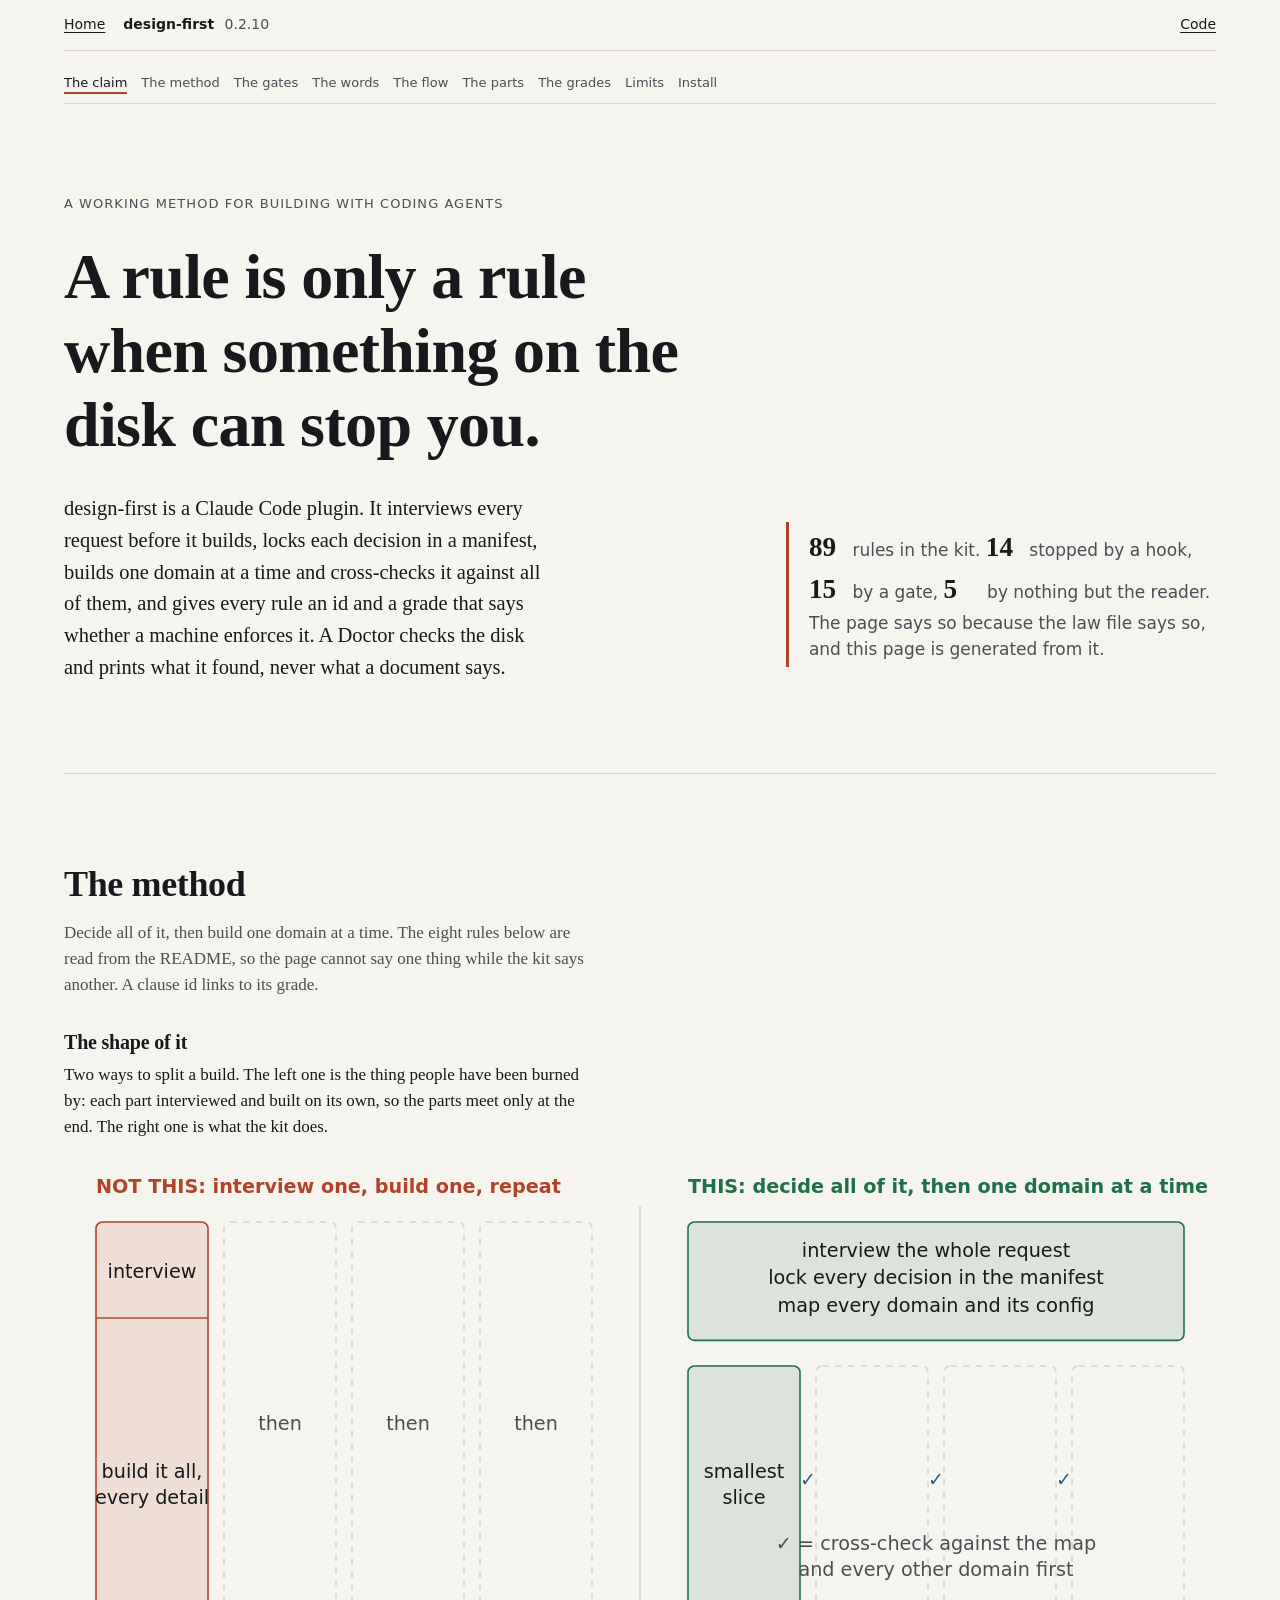
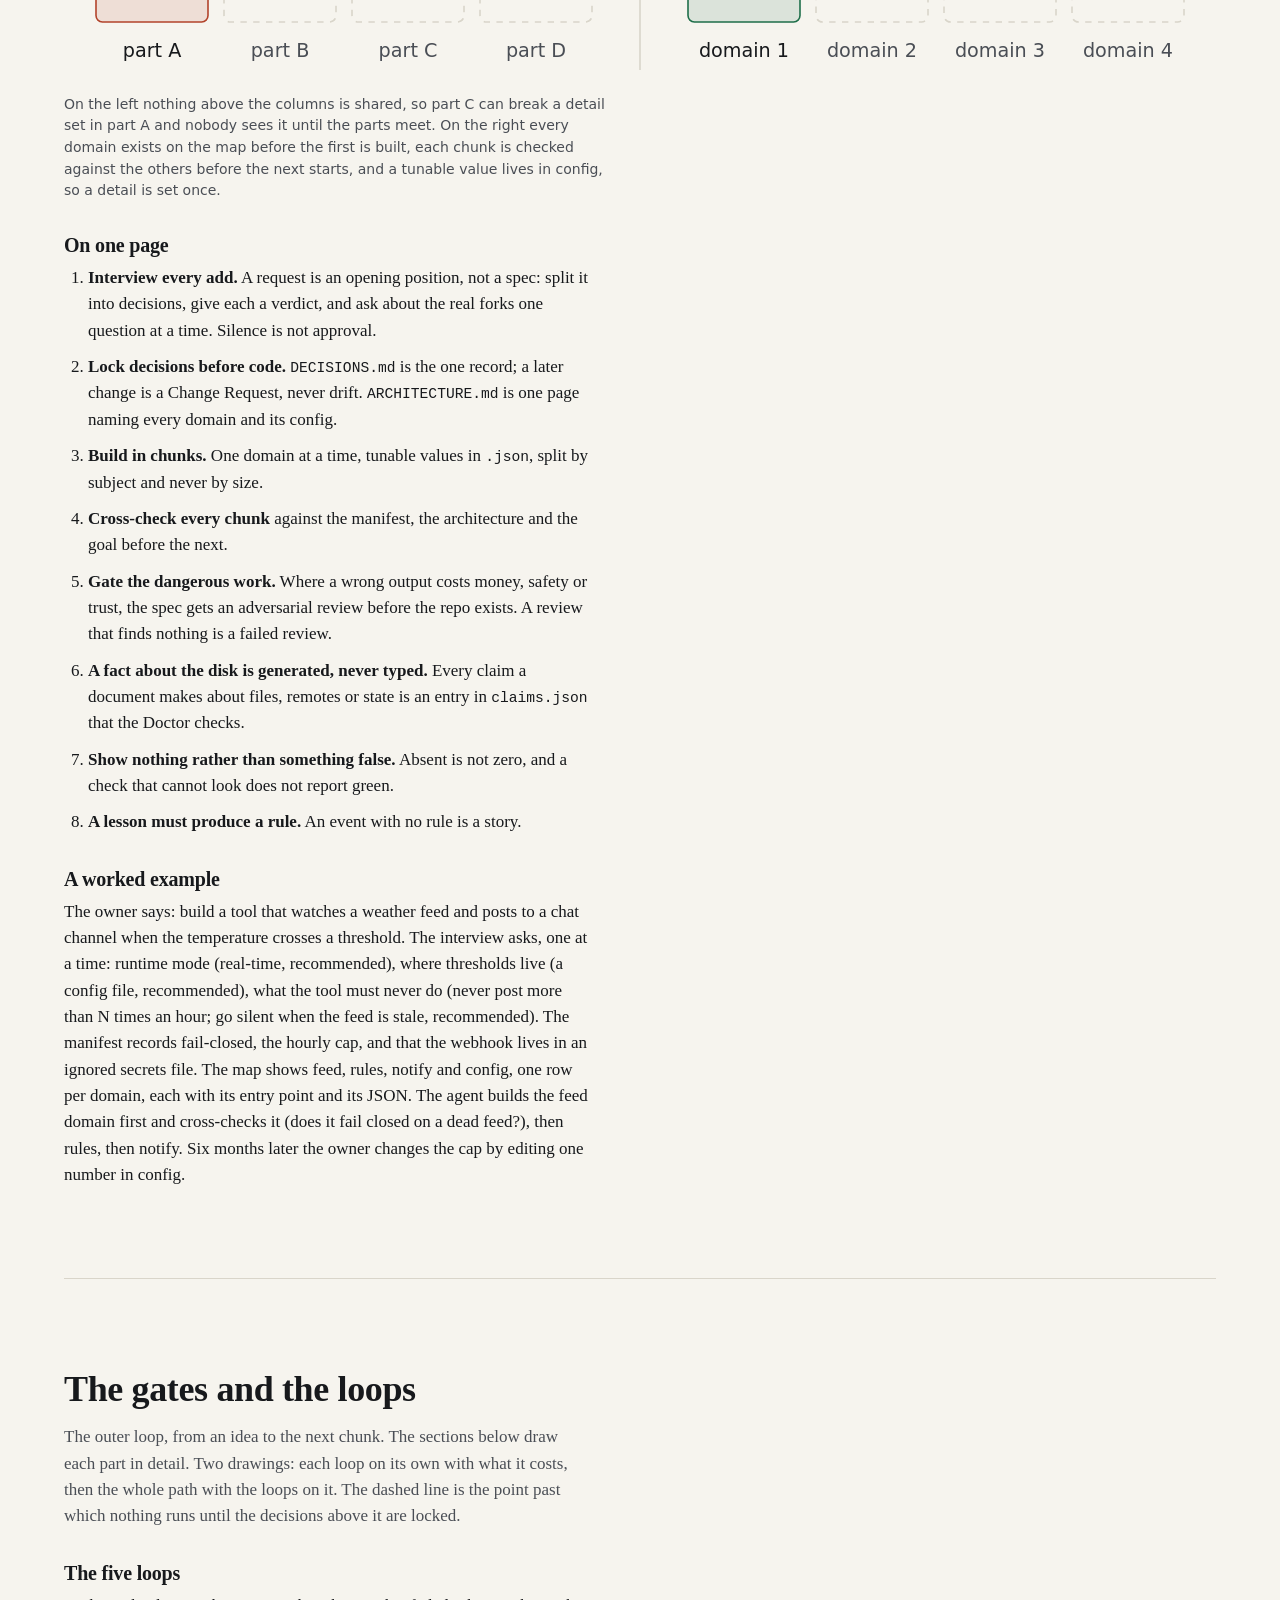
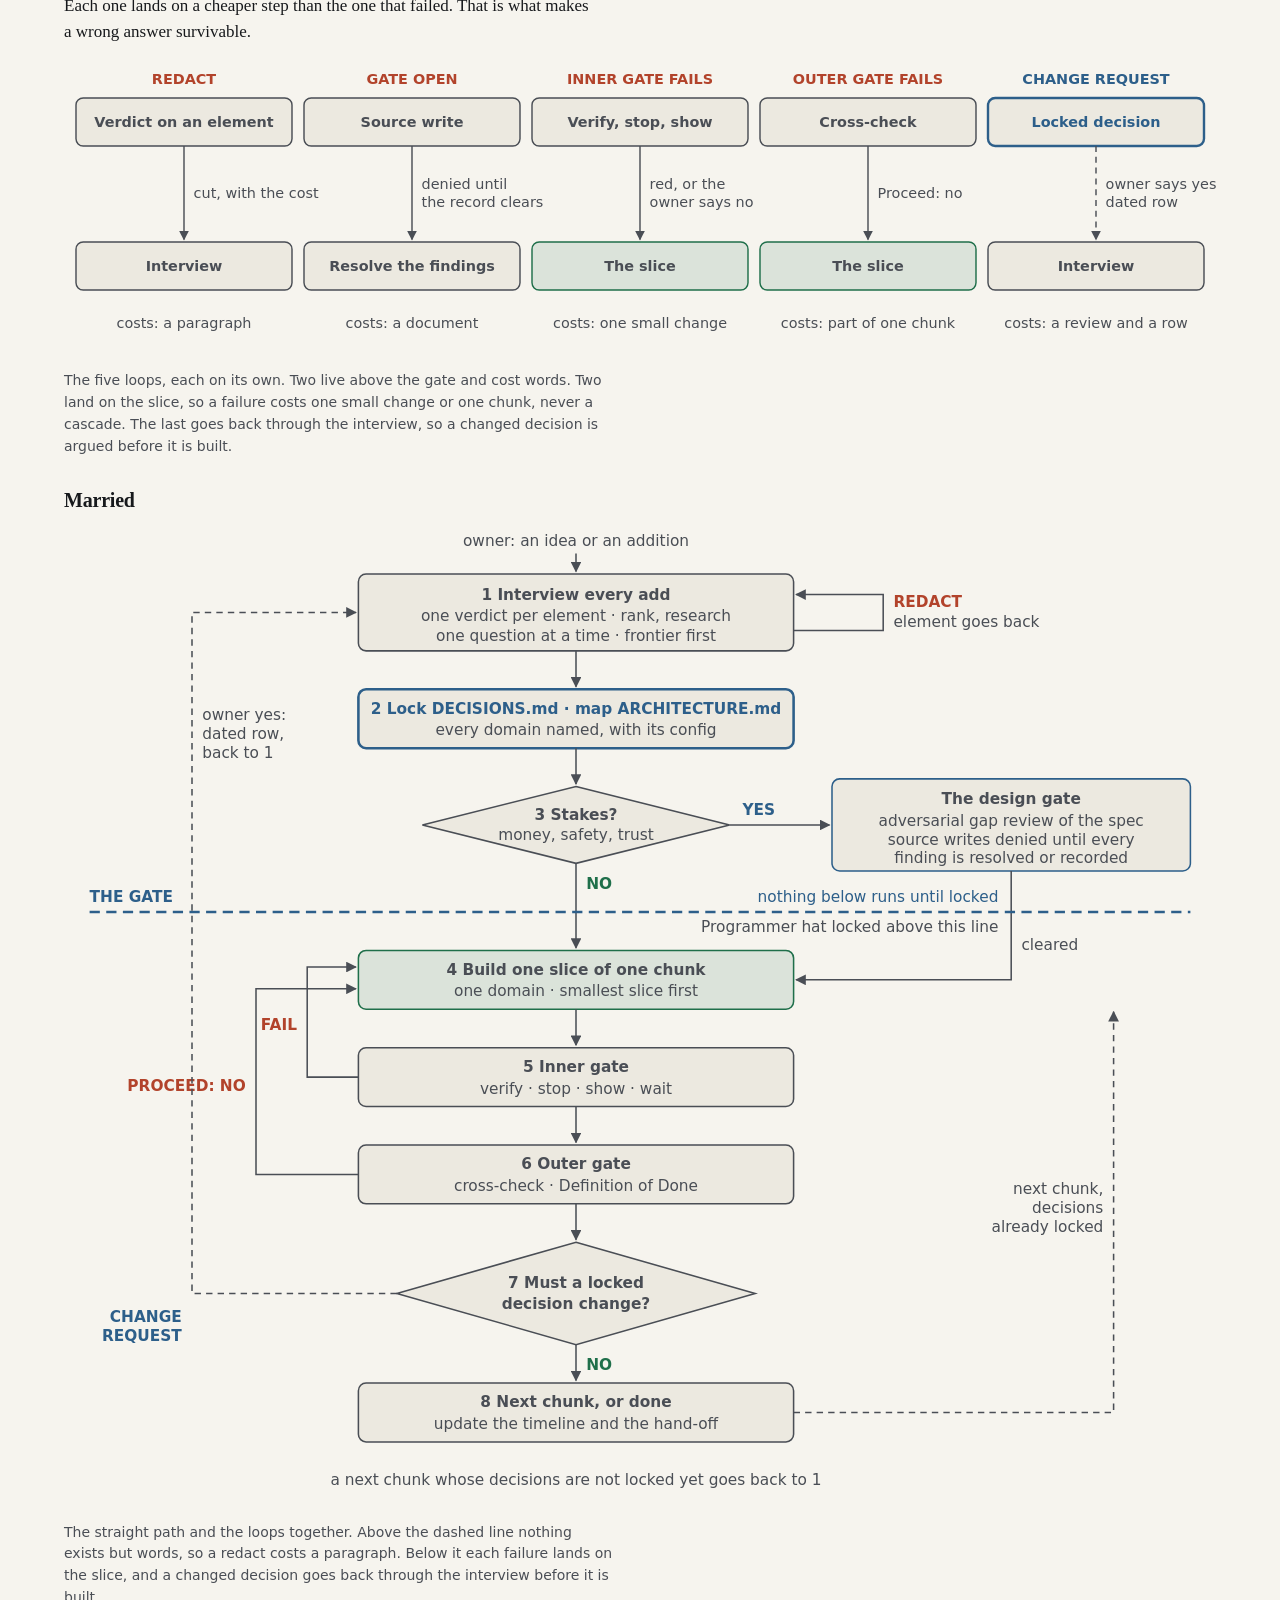
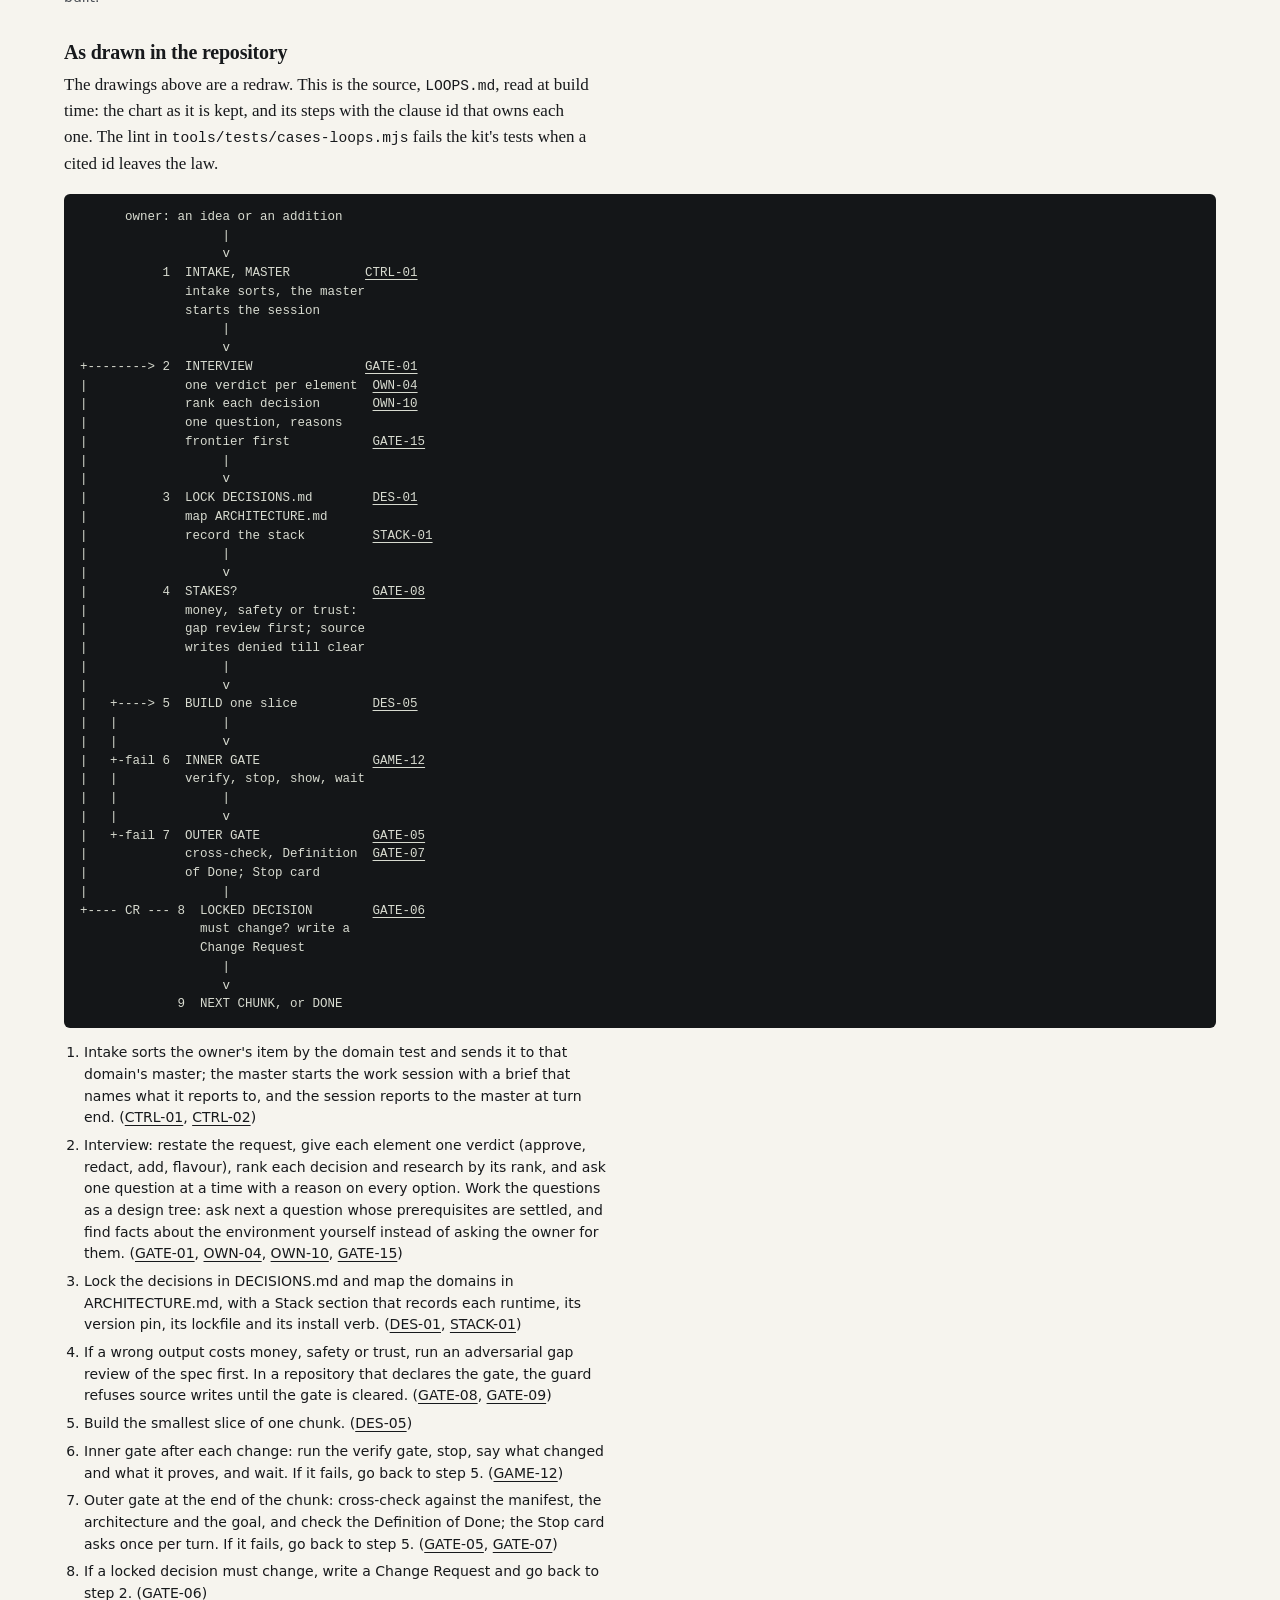
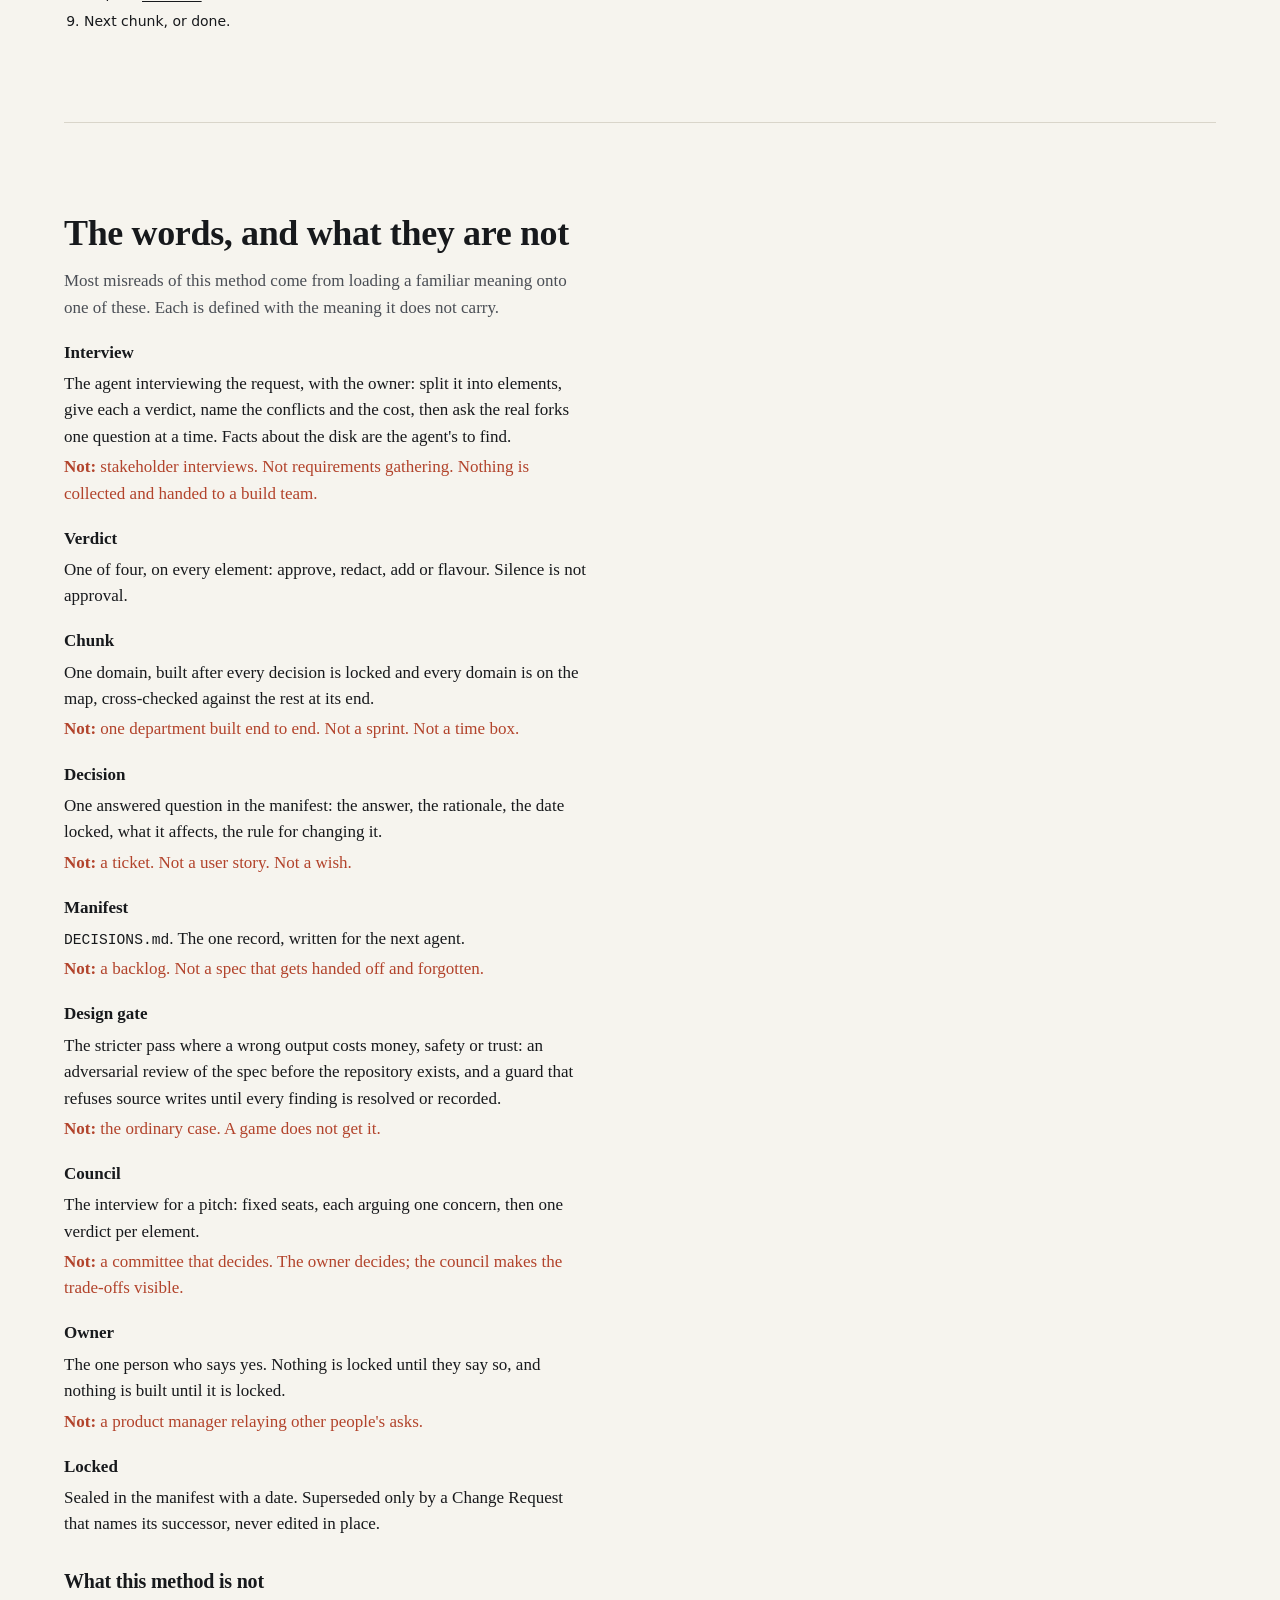
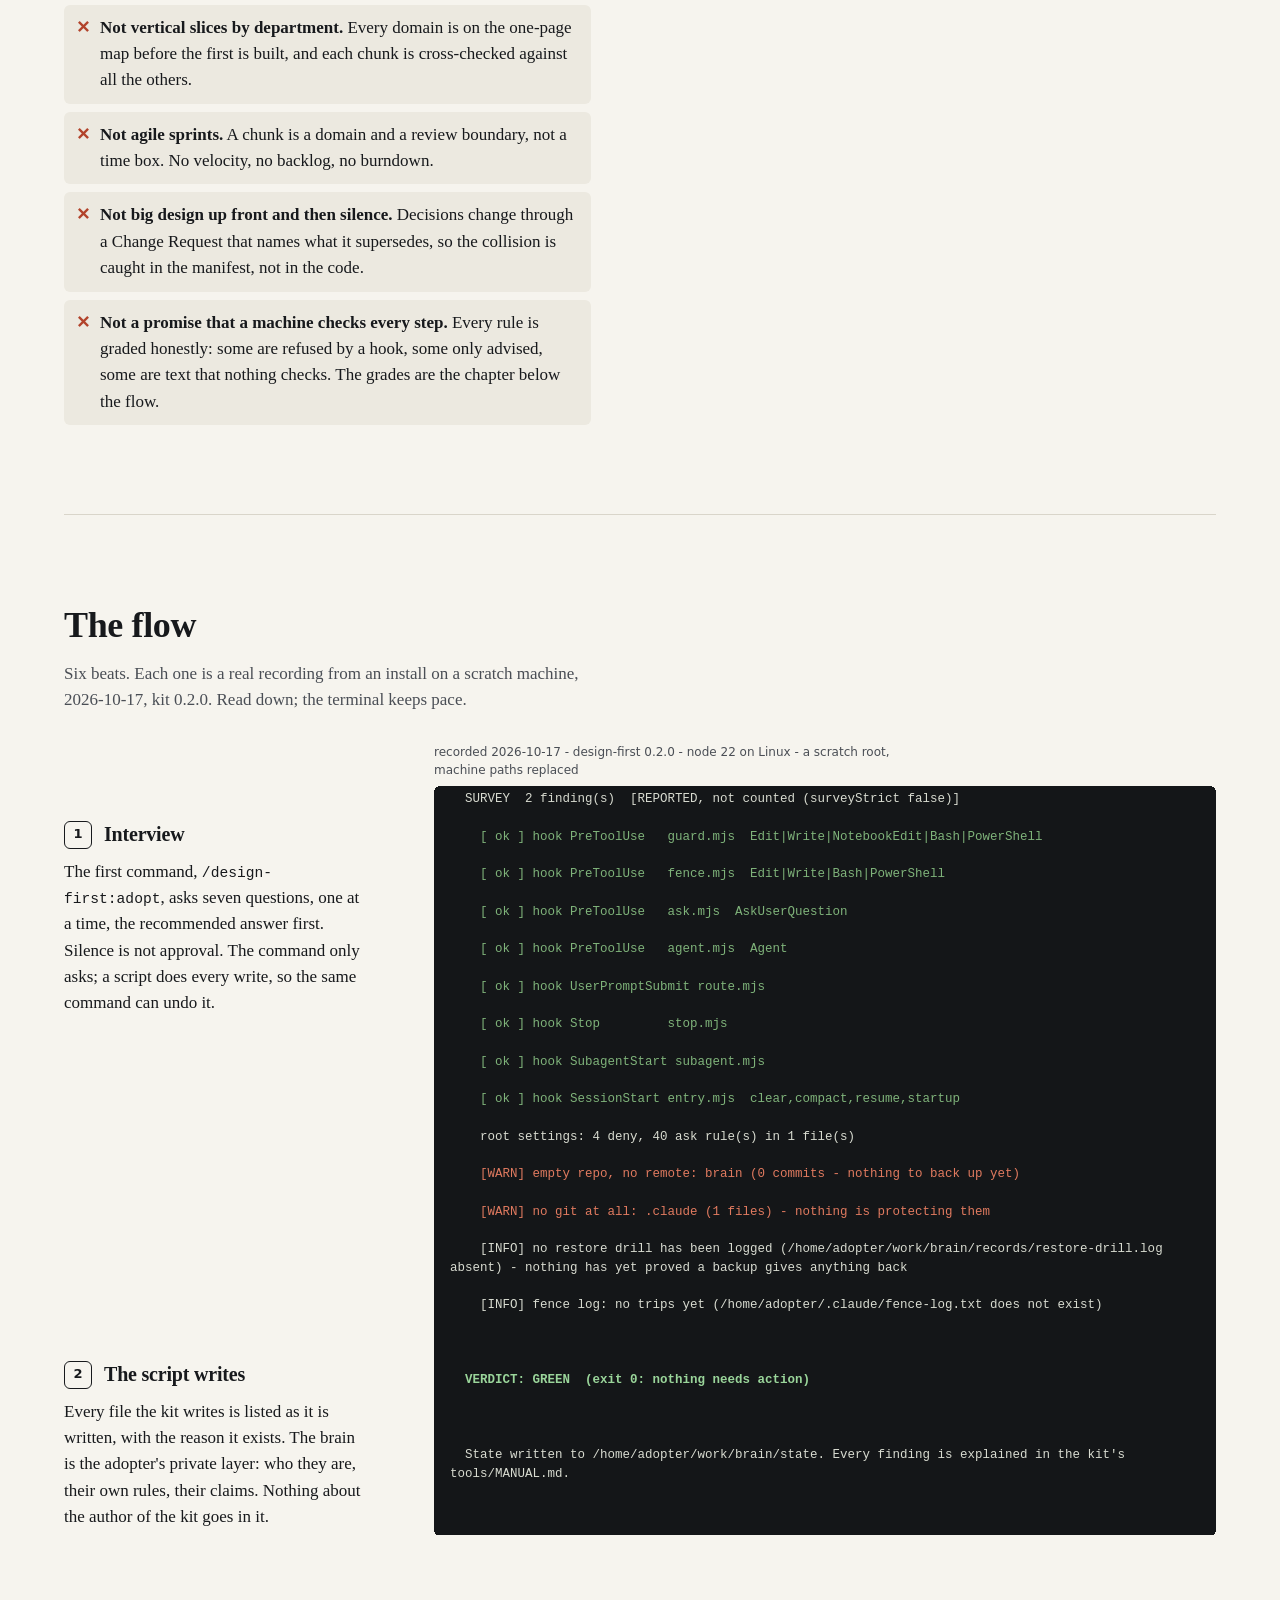
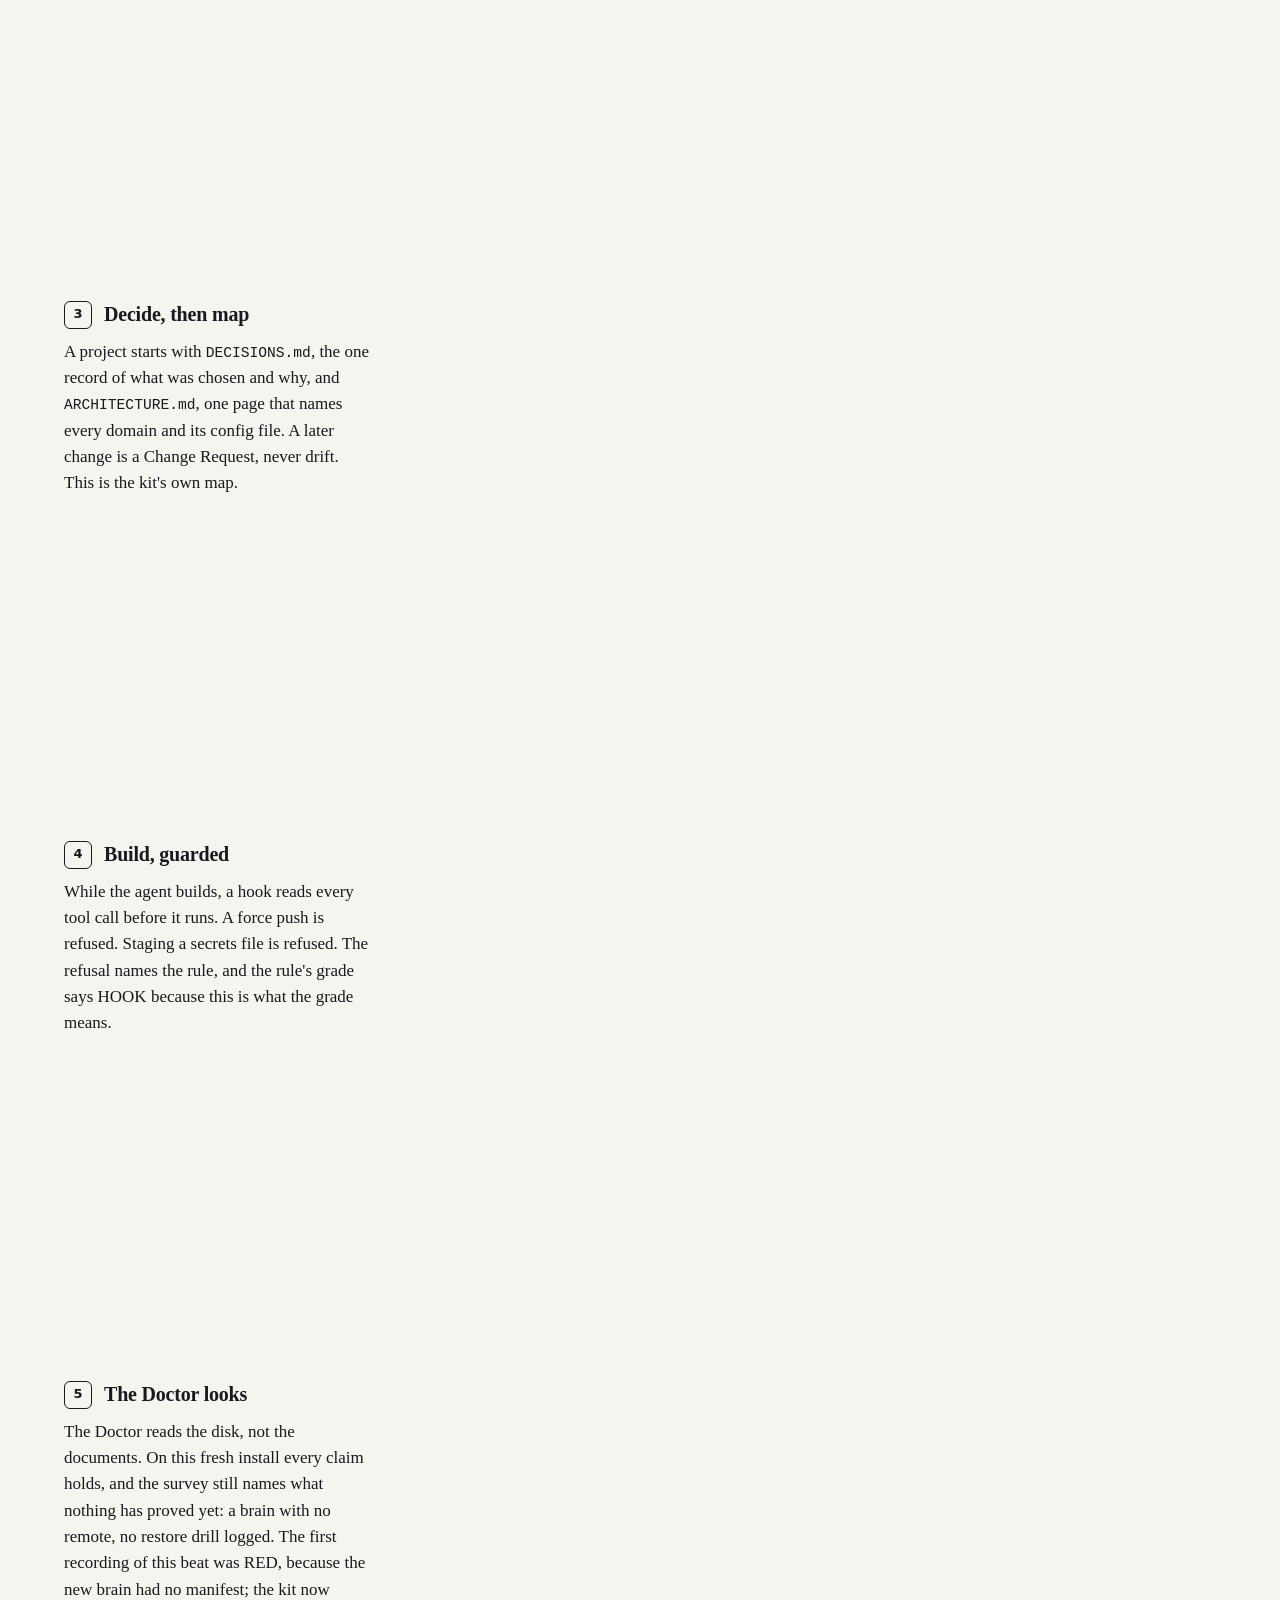
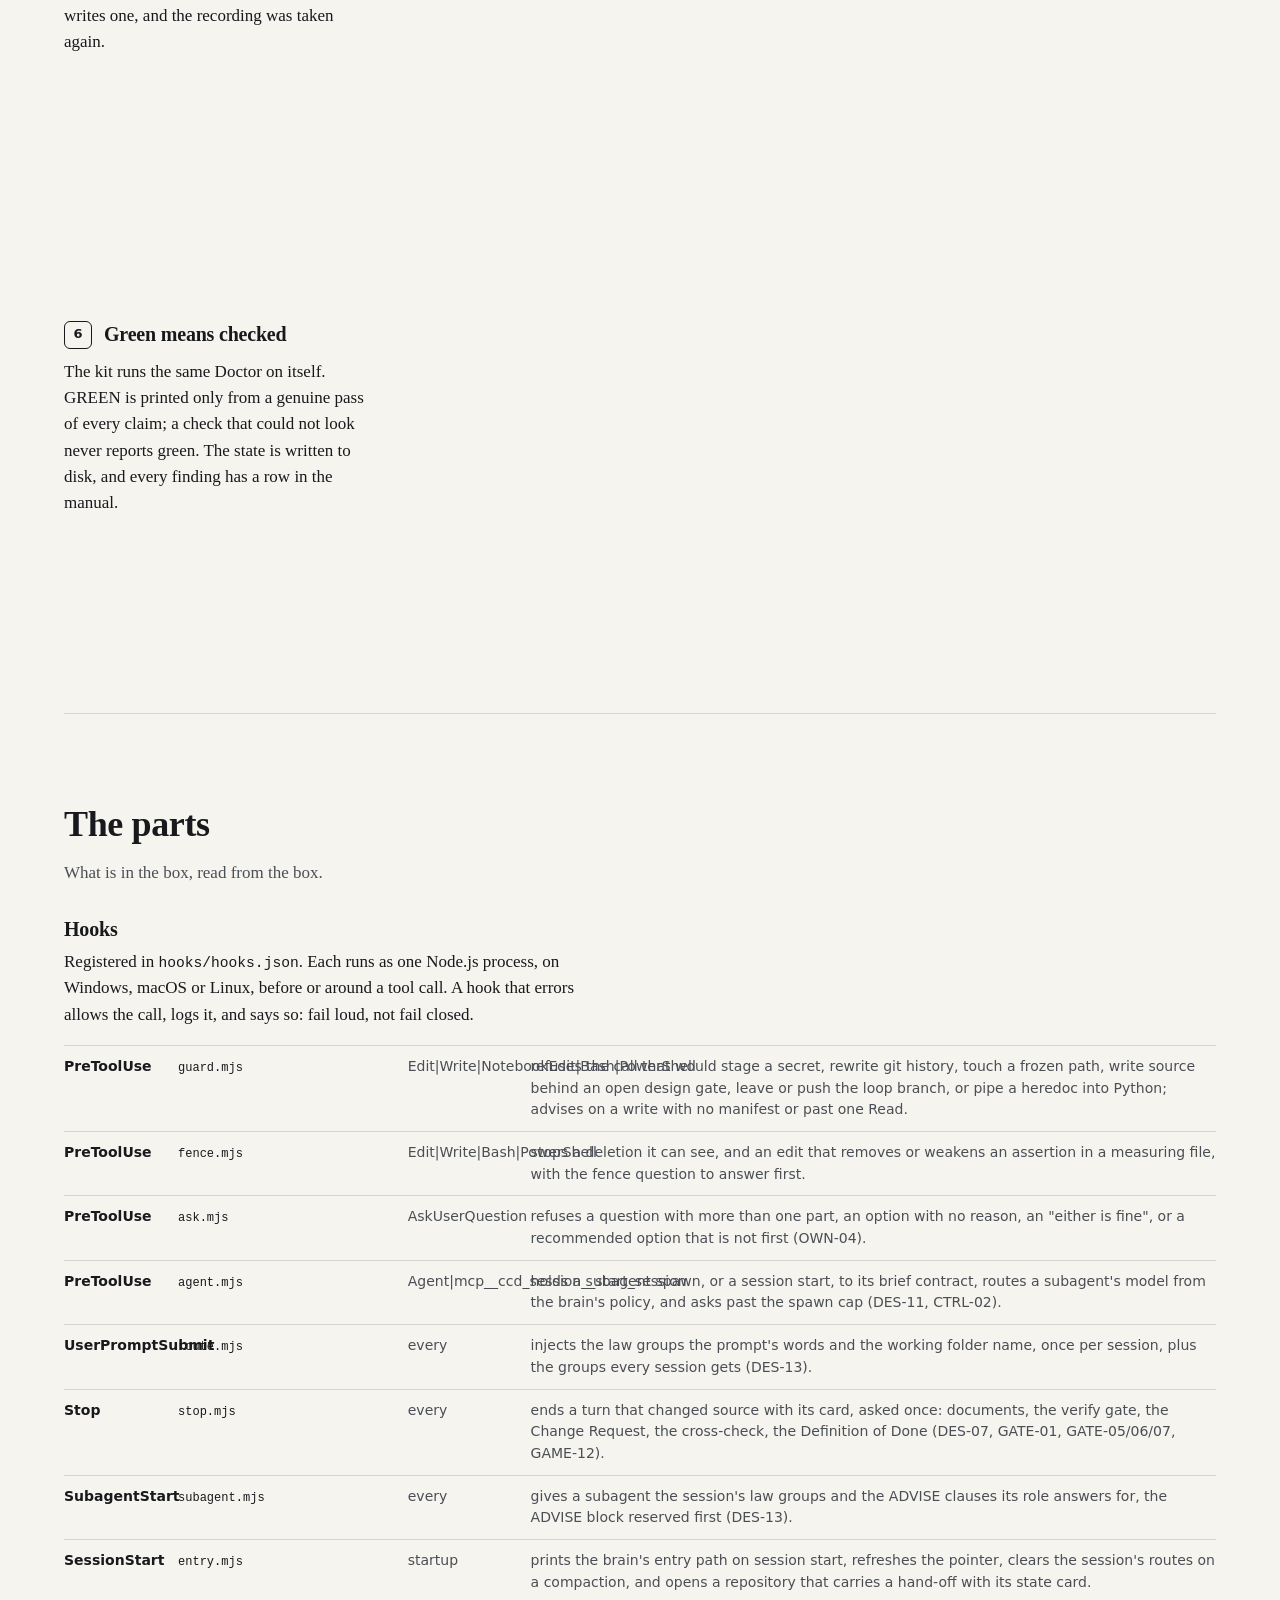
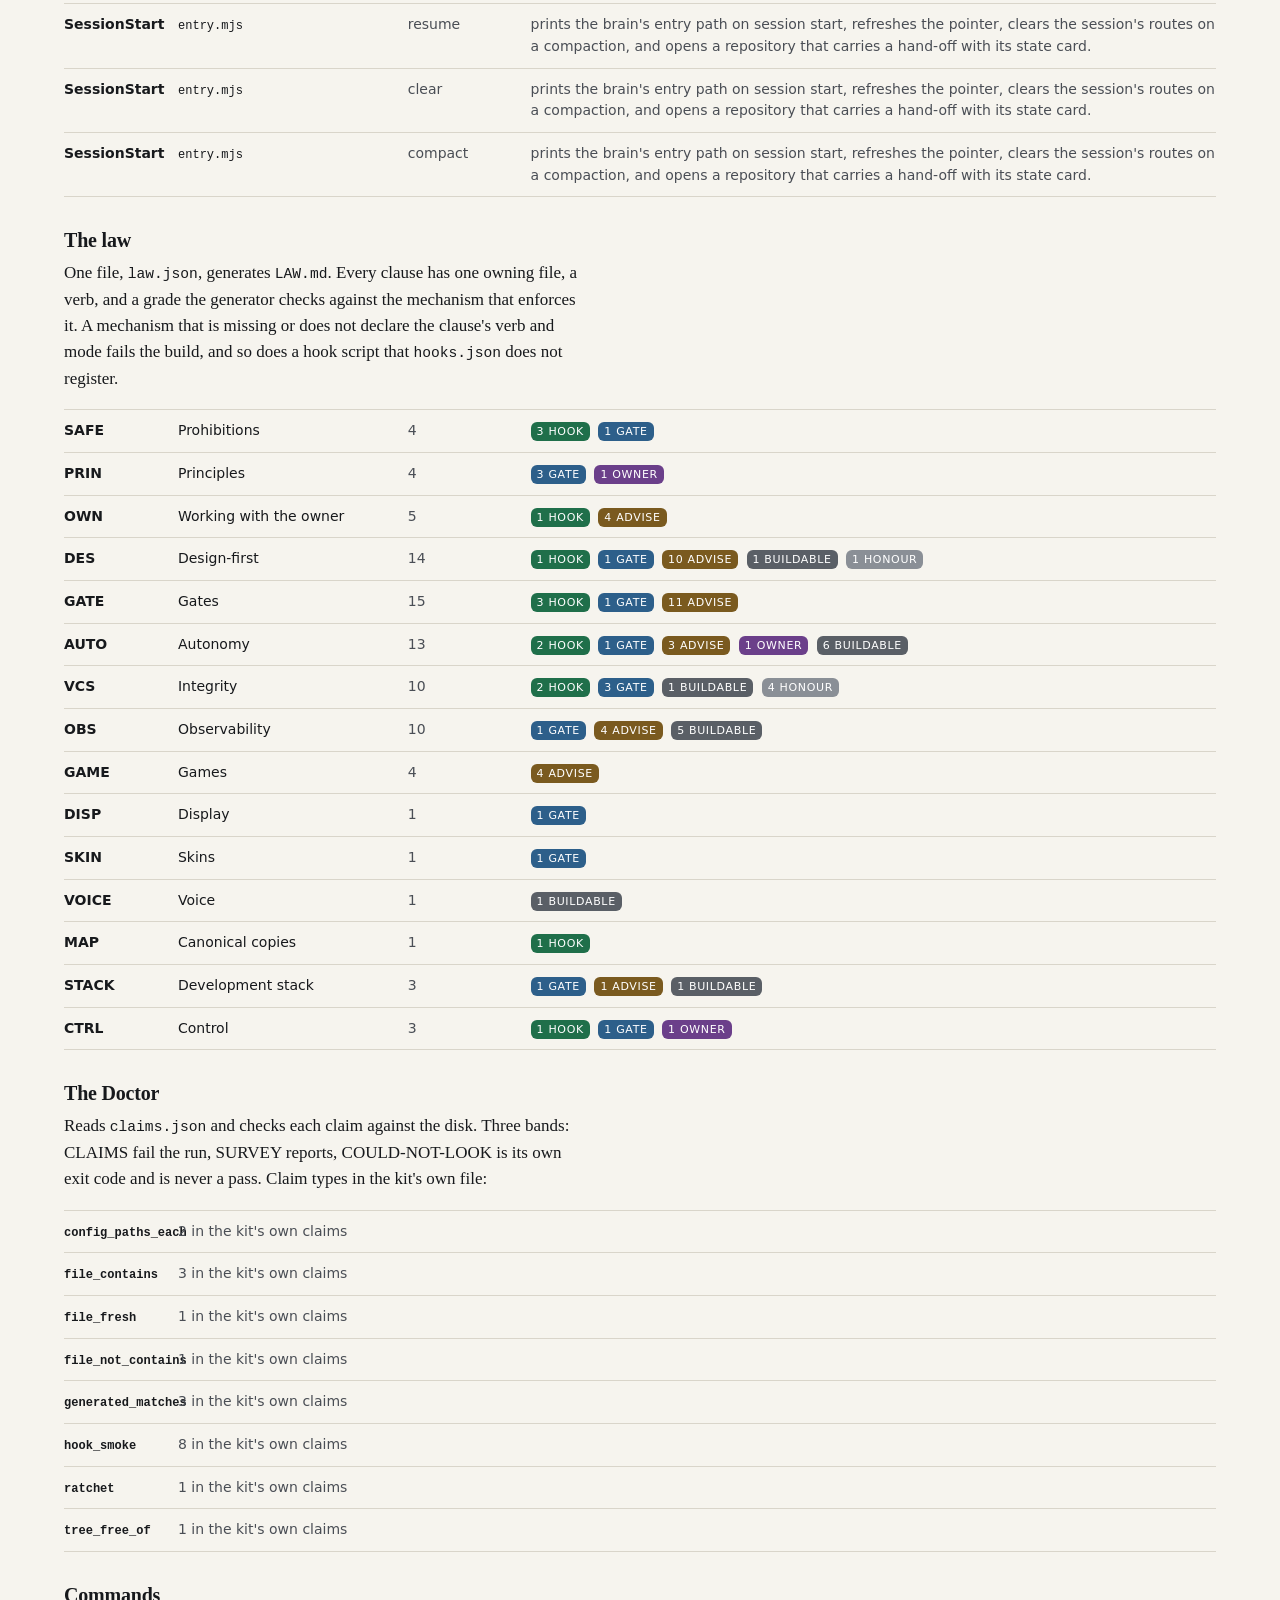
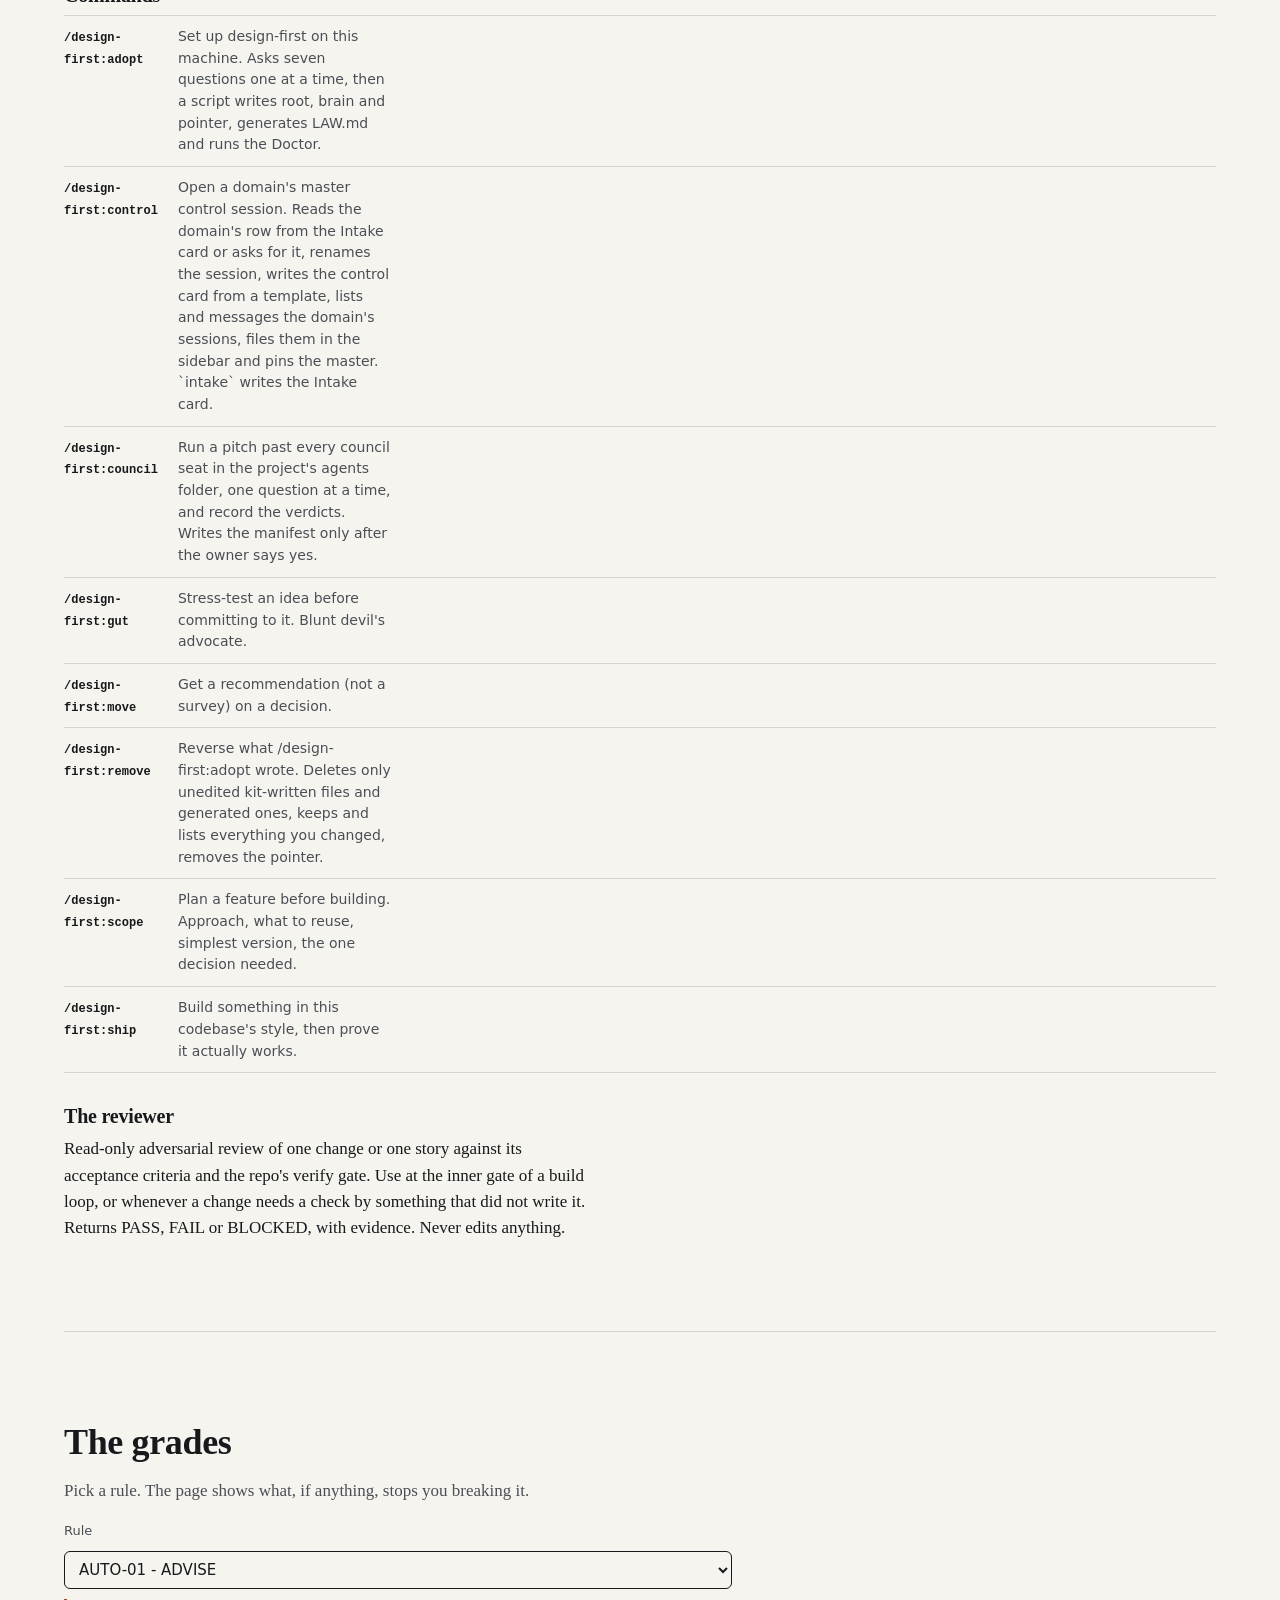
==== docs/index.html @ b4a817e4 "Release 0.2.10 from the kit-next batch Co-Authored-By: Claude Opus 5.5 <noreply@anthropic.com>" ====
<!doctype html>
<!-- GENERATED by docs/build.mjs from docs/src/template.html and the kit's own files. Do not edit by hand: change an input and rebuild (DECISIONS 3.3). -->
<html lang="en">
<head>
<meta charset="utf-8">
<meta name="viewport" content="width=device-width,initial-scale=1">
<title>design-first</title>
<meta name="description" content="A working method for building with coding agents, packaged as a Claude Code plugin. Interview every add, lock decisions in a manifest, build one domain at a time and cross-check it against all of it. Every rule has an id and an honest enforcement grade; a Doctor checks the disk instead of trusting prose.">
<link rel="icon" href="data:,">
<link rel="stylesheet" href="page.css">
</head>
<body>
<a class="skip" href="#main">Skip to the page</a>

<header class="top" data-chrome="identity_navigation">
  <a class="home" href="https://jordan-doerksen.github.io/">Home</a>
  <span class="title"><b>design-first</b> <span class="ver">0.2.10</span></span>
  <a class="repo" href="https://github.com/Jordan-Doerksen/design-first">Code</a>
</header>

<nav class="rail" data-chrome="orientation_progress" aria-label="Chapters">
  <ol>
    <li><a href="#promise">The claim</a></li>
    <li><a href="#method">The method</a></li>
    <li><a href="#gates">The gates</a></li>
    <li><a href="#words">The words</a></li>
    <li><a href="#flow">The flow</a></li>
    <li><a href="#parts">The parts</a></li>
    <li><a href="#grades">The grades</a></li>
    <li><a href="#limits">Limits</a></li>
    <li><a href="#install">Install</a></li>
  </ol>
</nav>

<main id="main">

<section class="chapter promise" id="promise">
  <p class="kicker">A working method for building with coding agents</p>
  <h1>A rule is only a rule when something on the disk can stop you.</h1>
  <p class="lede">design-first is a Claude Code plugin. It interviews every request before it builds, locks each decision in a manifest, builds one domain at a time and cross-checks it against all of them, and gives every rule an id and a grade that says whether a machine enforces it. A Doctor checks the disk and prints what it found, never what a document says.</p>
  <p class="figs"><b>89</b> rules in the kit. <b>14</b> stopped by a hook, <b>15</b> by a gate, <b>5</b> by nothing but the reader. The page says so because the law file says so, and this page is generated from it.</p>
</section>

<section class="chapter method" id="method">
  <h2>The method</h2>
  <p class="intro">Decide all of it, then build one domain at a time. The eight rules below are read from the README, so the page cannot say one thing while the kit says another. A clause id links to its grade.</p>

  <h3>The shape of it</h3>
  <p>Two ways to split a build. The left one is the thing people have been burned by: each part interviewed and built on its own, so the parts meet only at the end. The right one is what the kit does.</p>
  <figure class="fig">
    <svg viewBox="0 0 720 330" role="img" aria-label="Left, marked not this: four department columns, each interviewed then built end to end, one after another, with no shared design above them. Right, marked this: one band across the top where the whole request is interviewed, the manifest locked and every domain mapped with its config; below it four domain columns, the first built as a slice, with a cross-check against the map before each next domain." xmlns="http://www.w3.org/2000/svg">
      <g font-family="var(--sans)" font-size="12">
        <text x="20" y="22" fill="var(--fig-no)" font-weight="700">NOT THIS: interview one, build one, repeat</text>
        <rect x="20" y="40" width="70" height="250" rx="4" fill="var(--fig-no)" fill-opacity=".12" stroke="var(--fig-no)"/>
        <rect x="100" y="40" width="70" height="250" rx="4" fill="none" stroke="var(--rule)" stroke-dasharray="4 4"/>
        <rect x="180" y="40" width="70" height="250" rx="4" fill="none" stroke="var(--rule)" stroke-dasharray="4 4"/>
        <rect x="260" y="40" width="70" height="250" rx="4" fill="none" stroke="var(--rule)" stroke-dasharray="4 4"/>
        <line x1="20" y1="100" x2="90" y2="100" stroke="var(--fig-no)"/>
        <text x="55" y="75" text-anchor="middle" fill="var(--ink)">interview</text>
        <text x="55" y="200" text-anchor="middle" fill="var(--ink)">build it all,</text>
        <text x="55" y="216" text-anchor="middle" fill="var(--ink)">every detail</text>
        <text x="135" y="170" text-anchor="middle" fill="var(--ink-2)">then</text>
        <text x="215" y="170" text-anchor="middle" fill="var(--ink-2)">then</text>
        <text x="295" y="170" text-anchor="middle" fill="var(--ink-2)">then</text>
        <text x="55" y="312" text-anchor="middle" fill="var(--ink)">part A</text>
        <text x="135" y="312" text-anchor="middle" fill="var(--ink-2)">part B</text>
        <text x="215" y="312" text-anchor="middle" fill="var(--ink-2)">part C</text>
        <text x="295" y="312" text-anchor="middle" fill="var(--ink-2)">part D</text>
        <line x1="360" y1="30" x2="360" y2="320" stroke="var(--rule)"/>
        <text x="390" y="22" fill="var(--fig-yes)" font-weight="700">THIS: decide all of it, then one domain at a time</text>
        <rect x="390" y="40" width="310" height="74" rx="4" fill="var(--fig-yes)" fill-opacity=".12" stroke="var(--fig-yes)"/>
        <text x="545" y="62" text-anchor="middle" fill="var(--ink)">interview the whole request</text>
        <text x="545" y="79" text-anchor="middle" fill="var(--ink)">lock every decision in the manifest</text>
        <text x="545" y="96" text-anchor="middle" fill="var(--ink)">map every domain and its config</text>
        <rect x="390" y="130" width="70" height="160" rx="4" fill="var(--fig-yes)" fill-opacity=".12" stroke="var(--fig-yes)"/>
        <rect x="470" y="130" width="70" height="160" rx="4" fill="none" stroke="var(--rule)" stroke-dasharray="4 4"/>
        <rect x="550" y="130" width="70" height="160" rx="4" fill="none" stroke="var(--rule)" stroke-dasharray="4 4"/>
        <rect x="630" y="130" width="70" height="160" rx="4" fill="none" stroke="var(--rule)" stroke-dasharray="4 4"/>
        <text x="425" y="200" text-anchor="middle" fill="var(--ink)">smallest</text>
        <text x="425" y="216" text-anchor="middle" fill="var(--ink)">slice</text>
        <text x="465" y="205" text-anchor="middle" fill="var(--fig-gate)" font-weight="700">✓</text>
        <text x="545" y="205" text-anchor="middle" fill="var(--fig-gate)" font-weight="700">✓</text>
        <text x="625" y="205" text-anchor="middle" fill="var(--fig-gate)" font-weight="700">✓</text>
        <text x="545" y="245" text-anchor="middle" fill="var(--ink-2)">✓ = cross-check against the map</text>
        <text x="545" y="261" text-anchor="middle" fill="var(--ink-2)">and every other domain first</text>
        <text x="425" y="312" text-anchor="middle" fill="var(--ink)">domain 1</text>
        <text x="505" y="312" text-anchor="middle" fill="var(--ink-2)">domain 2</text>
        <text x="585" y="312" text-anchor="middle" fill="var(--ink-2)">domain 3</text>
        <text x="665" y="312" text-anchor="middle" fill="var(--ink-2)">domain 4</text>
      </g>
    </svg>
    <figcaption>On the left nothing above the columns is shared, so part C can break a detail set in part A and nobody sees it until the parts meet. On the right every domain exists on the map before the first is built, each chunk is checked against the others before the next starts, and a tunable value lives in config, so a detail is set once.</figcaption>
  </figure>

  <h3>On one page</h3>
  <ol class="method-rules">
<li><b>Interview every add.</b> A request is an opening position, not a spec: split it into decisions, give each a verdict, and ask about the real forks one question at a time. Silence is not approval.</li>
<li><b>Lock decisions before code.</b> <code>DECISIONS.md</code> is the one record; a later change is a Change Request, never drift. <code>ARCHITECTURE.md</code> is one page naming every domain and its config.</li>
<li><b>Build in chunks.</b> One domain at a time, tunable values in <code>.json</code>, split by subject and never by size.</li>
<li><b>Cross-check every chunk</b> against the manifest, the architecture and the goal before the next.</li>
<li><b>Gate the dangerous work.</b> Where a wrong output costs money, safety or trust, the spec gets an adversarial review before the repo exists. A review that finds nothing is a failed review.</li>
<li><b>A fact about the disk is generated, never typed.</b> Every claim a document makes about files, remotes or state is an entry in <code>claims.json</code> that the Doctor checks.</li>
<li><b>Show nothing rather than something false.</b> Absent is not zero, and a check that cannot look does not report green.</li>
<li><b>A lesson must produce a rule.</b> An event with no rule is a story.</li>
  </ol>

  <h3>A worked example</h3>
  <p>The owner says: build a tool that watches a weather feed and posts to a chat channel when the temperature crosses a threshold. The interview asks, one at a time: runtime mode (real-time, recommended), where thresholds live (a config file, recommended), what the tool must never do (never post more than N times an hour; go silent when the feed is stale, recommended). The manifest records fail-closed, the hourly cap, and that the webhook lives in an ignored secrets file. The map shows feed, rules, notify and config, one row per domain, each with its entry point and its JSON. The agent builds the feed domain first and cross-checks it (does it fail closed on a dead feed?), then rules, then notify. Six months later the owner changes the cap by editing one number in config.</p>
</section>

<section class="chapter gates" id="gates">
  <h2>The gates and the loops</h2>
  <p class="intro">The outer loop, from an idea to the next chunk. The sections below draw each part in detail. Two drawings: each loop on its own with what it costs, then the whole path with the loops on it. The dashed line is the point past which nothing runs until the decisions above it are locked.</p>


  <h3>The five loops</h3>
  <p>Each one lands on a cheaper step than the one that failed. That is what makes a wrong answer survivable.</p>
  <figure class="fig">
    <svg viewBox="0 0 960 250" role="img" aria-label="Five small panels. Redact: a verdict sends an element back into the interview; costs a paragraph. Gate open: a source write is denied until the gate record clears; costs a document. Inner gate fails: back to the slice; costs one small change. Outer gate fails: back to the slice; costs part of one chunk. Change request: a locked decision goes back through the interview; costs a review and a dated row." xmlns="http://www.w3.org/2000/svg">
      <defs><marker id="ar2" viewBox="0 0 10 10" refX="9" refY="5" markerWidth="7" markerHeight="7" orient="auto-start-reverse"><path d="M0,0 L10,5 L0,10 z" fill="currentColor"/></marker></defs>
      <g font-family="var(--sans)" font-size="12" fill="currentColor" stroke="currentColor" stroke-width="1.2">
        <text x="100" y="18" text-anchor="middle" stroke="none" fill="var(--fig-no)" font-weight="700">REDACT</text>
        <rect x="10" y="30" width="180" height="40" rx="6" fill="var(--fig-box)"/>
        <text x="100" y="54" text-anchor="middle" stroke="none" font-weight="700">Verdict on an element</text>
        <line x1="100" y1="70" x2="100" y2="148" marker-end="url(#ar2)"/>
        <text x="108" y="113" stroke="none" fill="var(--ink-2)">cut, with the cost</text>
        <rect x="10" y="150" width="180" height="40" rx="6" fill="var(--fig-box)"/>
        <text x="100" y="174" text-anchor="middle" stroke="none" font-weight="700">Interview</text>
        <text x="100" y="222" text-anchor="middle" stroke="none" fill="var(--ink-2)">costs: a paragraph</text>
        <text x="290" y="18" text-anchor="middle" stroke="none" fill="var(--fig-no)" font-weight="700">GATE OPEN</text>
        <rect x="200" y="30" width="180" height="40" rx="6" fill="var(--fig-box)"/>
        <text x="290" y="54" text-anchor="middle" stroke="none" font-weight="700">Source write</text>
        <line x1="290" y1="70" x2="290" y2="148" marker-end="url(#ar2)"/>
        <text x="298" y="106" stroke="none" fill="var(--ink-2)">denied until</text>
        <text x="298" y="121" stroke="none" fill="var(--ink-2)">the record clears</text>
        <rect x="200" y="150" width="180" height="40" rx="6" fill="var(--fig-box)"/>
        <text x="290" y="174" text-anchor="middle" stroke="none" font-weight="700">Resolve the findings</text>
        <text x="290" y="222" text-anchor="middle" stroke="none" fill="var(--ink-2)">costs: a document</text>
        <text x="480" y="18" text-anchor="middle" stroke="none" fill="var(--fig-no)" font-weight="700">INNER GATE FAILS</text>
        <rect x="390" y="30" width="180" height="40" rx="6" fill="var(--fig-box)"/>
        <text x="480" y="54" text-anchor="middle" stroke="none" font-weight="700">Verify, stop, show</text>
        <line x1="480" y1="70" x2="480" y2="148" marker-end="url(#ar2)"/>
        <text x="488" y="106" stroke="none" fill="var(--ink-2)">red, or the</text>
        <text x="488" y="121" stroke="none" fill="var(--ink-2)">owner says no</text>
        <rect x="390" y="150" width="180" height="40" rx="6" fill="var(--fig-yes)" fill-opacity=".12" stroke="var(--fig-yes)"/>
        <text x="480" y="174" text-anchor="middle" stroke="none" font-weight="700">The slice</text>
        <text x="480" y="222" text-anchor="middle" stroke="none" fill="var(--ink-2)">costs: one small change</text>
        <text x="670" y="18" text-anchor="middle" stroke="none" fill="var(--fig-no)" font-weight="700">OUTER GATE FAILS</text>
        <rect x="580" y="30" width="180" height="40" rx="6" fill="var(--fig-box)"/>
        <text x="670" y="54" text-anchor="middle" stroke="none" font-weight="700">Cross-check</text>
        <line x1="670" y1="70" x2="670" y2="148" marker-end="url(#ar2)"/>
        <text x="678" y="113" stroke="none" fill="var(--ink-2)">Proceed: no</text>
        <rect x="580" y="150" width="180" height="40" rx="6" fill="var(--fig-yes)" fill-opacity=".12" stroke="var(--fig-yes)"/>
        <text x="670" y="174" text-anchor="middle" stroke="none" font-weight="700">The slice</text>
        <text x="670" y="222" text-anchor="middle" stroke="none" fill="var(--ink-2)">costs: part of one chunk</text>
        <text x="860" y="18" text-anchor="middle" stroke="none" fill="var(--fig-gate)" font-weight="700">CHANGE REQUEST</text>
        <rect x="770" y="30" width="180" height="40" rx="6" fill="var(--fig-box)" stroke="var(--fig-gate)" stroke-width="2"/>
        <text x="860" y="54" text-anchor="middle" stroke="none" font-weight="700" fill="var(--fig-gate)">Locked decision</text>
        <line x1="860" y1="70" x2="860" y2="148" stroke-dasharray="5 4" marker-end="url(#ar2)"/>
        <text x="868" y="106" stroke="none" fill="var(--ink-2)">owner says yes:</text>
        <text x="868" y="121" stroke="none" fill="var(--ink-2)">dated row</text>
        <rect x="770" y="150" width="180" height="40" rx="6" fill="var(--fig-box)"/>
        <text x="860" y="174" text-anchor="middle" stroke="none" font-weight="700">Interview</text>
        <text x="860" y="222" text-anchor="middle" stroke="none" fill="var(--ink-2)">costs: a review and a row</text>
      </g>
    </svg>
    <figcaption>The five loops, each on its own. Two live above the gate and cost words. Two land on the slice, so a failure costs one small change or one chunk, never a cascade. The last goes back through the interview, so a changed decision is argued before it is built.</figcaption>
  </figure>

  <h3>Married</h3>
  <figure class="fig">
    <svg viewBox="0 0 900 770" role="img" aria-label="The straight path with the loops drawn on. Redact loops from the interview back to itself. The stakes test branches right into the design gate, which denies source writes until its record clears and then joins the build. Below the gate line, inner gate and outer gate failures loop left back to the slice. A change request loops from step seven up the far left back into the interview. A next chunk whose decisions are already locked loops from step eight up the right back to the build." xmlns="http://www.w3.org/2000/svg">
      <defs><marker id="ar3" viewBox="0 0 10 10" refX="9" refY="5" markerWidth="7" markerHeight="7" orient="auto-start-reverse"><path d="M0,0 L10,5 L0,10 z" fill="currentColor"/></marker></defs>
      <g font-family="var(--sans)" font-size="12" fill="currentColor" stroke="currentColor" stroke-width="1.2">
        <text x="400" y="14" text-anchor="middle" stroke="none" fill="var(--ink-2)">owner: an idea or an addition</text>
        <line x1="400" y1="20" x2="400" y2="34" marker-end="url(#ar3)"/>
        <rect x="230" y="36" width="340" height="60" rx="6" fill="var(--fig-box)"/>
        <text x="400" y="56" text-anchor="middle" stroke="none" font-weight="700">1  Interview every add</text>
        <text x="400" y="73" text-anchor="middle" stroke="none" fill="var(--ink-2)">one verdict per element · rank, research</text>
        <text x="400" y="88" text-anchor="middle" stroke="none" fill="var(--ink-2)">one question at a time · frontier first</text>
        <polyline points="570,80 640,80 640,52 572,52" fill="none" marker-end="url(#ar3)"/>
        <text x="648" y="62" stroke="none" fill="var(--fig-no)" font-weight="700">REDACT</text>
        <text x="648" y="77" stroke="none" fill="var(--ink-2)">element goes back</text>
        <line x1="400" y1="96" x2="400" y2="124" marker-end="url(#ar3)"/>
        <rect x="230" y="126" width="340" height="46" rx="6" fill="var(--fig-box)" stroke="var(--fig-gate)" stroke-width="2"/>
        <text x="400" y="145" text-anchor="middle" stroke="none" font-weight="700" fill="var(--fig-gate)">2  Lock DECISIONS.md · map ARCHITECTURE.md</text>
        <text x="400" y="162" text-anchor="middle" stroke="none" fill="var(--ink-2)">every domain named, with its config</text>
        <line x1="400" y1="172" x2="400" y2="200" marker-end="url(#ar3)"/>
        <polygon points="400,202 520,232 400,262 280,232" fill="var(--fig-box)"/>
        <text x="400" y="228" text-anchor="middle" stroke="none" font-weight="700">3  Stakes?</text>
        <text x="400" y="244" text-anchor="middle" stroke="none" fill="var(--ink-2)">money, safety, trust</text>
        <line x1="520" y1="232" x2="598" y2="232" marker-end="url(#ar3)"/>
        <text x="530" y="224" stroke="none" fill="var(--fig-gate)" font-weight="700">YES</text>
        <rect x="600" y="196" width="280" height="72" rx="6" fill="var(--fig-box)" stroke="var(--fig-gate)"/>
        <text x="740" y="216" text-anchor="middle" stroke="none" font-weight="700">The design gate</text>
        <text x="740" y="233" text-anchor="middle" stroke="none" fill="var(--ink-2)">adversarial gap review of the spec</text>
        <text x="740" y="248" text-anchor="middle" stroke="none" fill="var(--ink-2)">source writes denied until every</text>
        <text x="740" y="262" text-anchor="middle" stroke="none" fill="var(--ink-2)">finding is resolved or recorded</text>
        <polyline points="740,268 740,353 572,353" fill="none" marker-end="url(#ar3)"/>
        <text x="748" y="330" stroke="none" fill="var(--ink-2)">cleared</text>
        <line x1="400" y1="262" x2="400" y2="328" marker-end="url(#ar3)"/>
        <text x="408" y="282" stroke="none" fill="var(--fig-yes)" font-weight="700">NO</text>
        <line x1="20" y1="300" x2="880" y2="300" stroke="var(--fig-gate)" stroke-width="2" stroke-dasharray="8 5"/>
        <text x="20" y="292" stroke="none" fill="var(--fig-gate)" font-weight="700">THE GATE</text>
        <text x="730" y="292" text-anchor="end" stroke="none" fill="var(--fig-gate)">nothing below runs until locked</text>
        <text x="730" y="316" text-anchor="end" stroke="none" fill="var(--ink-2)">Programmer hat locked above this line</text>
        <rect x="230" y="330" width="340" height="46" rx="6" fill="var(--fig-yes)" fill-opacity=".12" stroke="var(--fig-yes)"/>
        <text x="400" y="349" text-anchor="middle" stroke="none" font-weight="700">4  Build one slice of one chunk</text>
        <text x="400" y="366" text-anchor="middle" stroke="none" fill="var(--ink-2)">one domain · smallest slice first</text>
        <line x1="400" y1="376" x2="400" y2="404" marker-end="url(#ar3)"/>
        <rect x="230" y="406" width="340" height="46" rx="6" fill="var(--fig-box)"/>
        <text x="400" y="425" text-anchor="middle" stroke="none" font-weight="700">5  Inner gate</text>
        <text x="400" y="442" text-anchor="middle" stroke="none" fill="var(--ink-2)">verify · stop · show · wait</text>
        <polyline points="230,429 190,429 190,343 228,343" fill="none" marker-end="url(#ar3)"/>
        <text x="182" y="392" text-anchor="end" stroke="none" fill="var(--fig-no)" font-weight="700">FAIL</text>
        <line x1="400" y1="452" x2="400" y2="480" marker-end="url(#ar3)"/>
        <rect x="230" y="482" width="340" height="46" rx="6" fill="var(--fig-box)"/>
        <text x="400" y="501" text-anchor="middle" stroke="none" font-weight="700">6  Outer gate</text>
        <text x="400" y="518" text-anchor="middle" stroke="none" fill="var(--ink-2)">cross-check · Definition of Done</text>
        <polyline points="230,505 150,505 150,360 228,360" fill="none" marker-end="url(#ar3)"/>
        <text x="142" y="440" text-anchor="end" stroke="none" fill="var(--fig-no)" font-weight="700">PROCEED: NO</text>
        <line x1="400" y1="528" x2="400" y2="556" marker-end="url(#ar3)"/>
        <polygon points="400,558 540,598 400,638 260,598" fill="var(--fig-box)"/>
        <text x="400" y="594" text-anchor="middle" stroke="none" font-weight="700">7  Must a locked</text>
        <text x="400" y="610" text-anchor="middle" stroke="none" font-weight="700">decision change?</text>
        <polyline points="260,598 100,598 100,66 228,66" fill="none" stroke-dasharray="5 4" marker-end="url(#ar3)"/>
        <text x="92" y="620" text-anchor="end" stroke="none" fill="var(--fig-gate)" font-weight="700">CHANGE</text>
        <text x="92" y="635" text-anchor="end" stroke="none" fill="var(--fig-gate)" font-weight="700">REQUEST</text>
        <text x="108" y="150" stroke="none" fill="var(--ink-2)">owner yes:</text>
        <text x="108" y="165" stroke="none" fill="var(--ink-2)">dated row,</text>
        <text x="108" y="180" stroke="none" fill="var(--ink-2)">back to 1</text>
        <line x1="400" y1="638" x2="400" y2="666" marker-end="url(#ar3)"/>
        <text x="408" y="658" stroke="none" fill="var(--fig-yes)" font-weight="700">NO</text>
        <rect x="230" y="668" width="340" height="46" rx="6" fill="var(--fig-box)"/>
        <text x="400" y="687" text-anchor="middle" stroke="none" font-weight="700">8  Next chunk, or done</text>
        <text x="400" y="704" text-anchor="middle" stroke="none" fill="var(--ink-2)">update the timeline and the hand-off</text>
        <polyline points="570,691 820,691 820,378" fill="none" stroke-dasharray="5 4" marker-end="url(#ar3)"/>
        <text x="812" y="520" text-anchor="end" stroke="none" fill="var(--ink-2)">next chunk,</text>
        <text x="812" y="535" text-anchor="end" stroke="none" fill="var(--ink-2)">decisions</text>
        <text x="812" y="550" text-anchor="end" stroke="none" fill="var(--ink-2)">already locked</text>
        <text x="400" y="748" text-anchor="middle" stroke="none" fill="var(--ink-2)">a next chunk whose decisions are not locked yet goes back to 1</text>
      </g>
    </svg>
    <figcaption>The straight path and the loops together. Above the dashed line nothing exists but words, so a redact costs a paragraph. Below it each failure lands on the slice, and a changed decision goes back through the interview before it is built.</figcaption>
  </figure>

  <h3>As drawn in the repository</h3>
  <p>The drawings above are a redraw. This is the source, <code>LOOPS.md</code>, read at build time: the chart as it is kept, and its steps with the clause id that owns each one. The lint in <code>tools/tests/cases-loops.mjs</code> fails the kit's tests when a cited id leaves the law.</p>
  <pre class="mono chart">      owner: an idea or an addition
                   |
                   v
           1  INTAKE, MASTER          <a href="#CTRL-01">CTRL-01</a>
              intake sorts, the master
              starts the session
                   |
                   v
+--------&gt; 2  INTERVIEW               <a href="#GATE-01">GATE-01</a>
|             one verdict per element  <a href="#OWN-04">OWN-04</a>
|             rank each decision       <a href="#OWN-10">OWN-10</a>
|             one question, reasons
|             frontier first           <a href="#GATE-15">GATE-15</a>
|                  |
|                  v
|          3  LOCK DECISIONS.md        <a href="#DES-01">DES-01</a>
|             map ARCHITECTURE.md
|             record the stack         <a href="#STACK-01">STACK-01</a>
|                  |
|                  v
|          4  STAKES?                  <a href="#GATE-08">GATE-08</a>
|             money, safety or trust:
|             gap review first; source
|             writes denied till clear
|                  |
|                  v
|   +----&gt; 5  BUILD one slice          <a href="#DES-05">DES-05</a>
|   |              |
|   |              v
|   +-fail 6  INNER GATE               <a href="#GAME-12">GAME-12</a>
|   |         verify, stop, show, wait
|   |              |
|   |              v
|   +-fail 7  OUTER GATE               <a href="#GATE-05">GATE-05</a>
|             cross-check, Definition  <a href="#GATE-07">GATE-07</a>
|             of Done; Stop card
|                  |
+---- CR --- 8  LOCKED DECISION        <a href="#GATE-06">GATE-06</a>
                must change? write a
                Change Request
                   |
                   v
             9  NEXT CHUNK, or DONE</pre>
  <ol class="qs loop-steps">
<li>Intake sorts the owner&#39;s item by the domain test and sends it to that domain&#39;s master; the master starts the work session with a brief that names what it reports to, and the session reports to the master at turn end. (<a href="#CTRL-01">CTRL-01</a>, <a href="#CTRL-02">CTRL-02</a>)</li>
<li>Interview: restate the request, give each element one verdict (approve, redact, add, flavour), rank each decision and research by its rank, and ask one question at a time with a reason on every option. Work the questions as a design tree: ask next a question whose prerequisites are settled, and find facts about the environment yourself instead of asking the owner for them. (<a href="#GATE-01">GATE-01</a>, <a href="#OWN-04">OWN-04</a>, <a href="#OWN-10">OWN-10</a>, <a href="#GATE-15">GATE-15</a>)</li>
<li>Lock the decisions in DECISIONS.md and map the domains in ARCHITECTURE.md, with a Stack section that records each runtime, its version pin, its lockfile and its install verb. (<a href="#DES-01">DES-01</a>, <a href="#STACK-01">STACK-01</a>)</li>
<li>If a wrong output costs money, safety or trust, run an adversarial gap review of the spec first. In a repository that declares the gate, the guard refuses source writes until the gate is cleared. (<a href="#GATE-08">GATE-08</a>, <a href="#GATE-09">GATE-09</a>)</li>
<li>Build the smallest slice of one chunk. (<a href="#DES-05">DES-05</a>)</li>
<li>Inner gate after each change: run the verify gate, stop, say what changed and what it proves, and wait. If it fails, go back to step 5. (<a href="#GAME-12">GAME-12</a>)</li>
<li>Outer gate at the end of the chunk: cross-check against the manifest, the architecture and the goal, and check the Definition of Done; the Stop card asks once per turn. If it fails, go back to step 5. (<a href="#GATE-05">GATE-05</a>, <a href="#GATE-07">GATE-07</a>)</li>
<li>If a locked decision must change, write a Change Request and go back to step 2. (<a href="#GATE-06">GATE-06</a>)</li>
<li>Next chunk, or done.</li>
  </ol>
</section>

<section class="chapter words" id="words">
  <h2>The words, and what they are not</h2>
  <p class="intro">Most misreads of this method come from loading a familiar meaning onto one of these. Each is defined with the meaning it does not carry.</p>
  <dl class="gloss">
    <dt>Interview</dt>
    <dd>The agent interviewing the request, with the owner: split it into elements, give each a verdict, name the conflicts and the cost, then ask the real forks one question at a time. Facts about the disk are the agent's to find. <span class="not">stakeholder interviews. Not requirements gathering. Nothing is collected and handed to a build team.</span></dd>
    <dt>Verdict</dt>
    <dd>One of four, on every element: approve, redact, add or flavour. Silence is not approval.</dd>
    <dt>Chunk</dt>
    <dd>One domain, built after every decision is locked and every domain is on the map, cross-checked against the rest at its end. <span class="not">one department built end to end. Not a sprint. Not a time box.</span></dd>
    <dt>Decision</dt>
    <dd>One answered question in the manifest: the answer, the rationale, the date locked, what it affects, the rule for changing it. <span class="not">a ticket. Not a user story. Not a wish.</span></dd>
    <dt>Manifest</dt>
    <dd><code>DECISIONS.md</code>. The one record, written for the next agent. <span class="not">a backlog. Not a spec that gets handed off and forgotten.</span></dd>
    <dt>Design gate</dt>
    <dd>The stricter pass where a wrong output costs money, safety or trust: an adversarial review of the spec before the repository exists, and a guard that refuses source writes until every finding is resolved or recorded. <span class="not">the ordinary case. A game does not get it.</span></dd>
    <dt>Council</dt>
    <dd>The interview for a pitch: fixed seats, each arguing one concern, then one verdict per element. <span class="not">a committee that decides. The owner decides; the council makes the trade-offs visible.</span></dd>
    <dt>Owner</dt>
    <dd>The one person who says yes. Nothing is locked until they say so, and nothing is built until it is locked. <span class="not">a product manager relaying other people's asks.</span></dd>
    <dt>Locked</dt>
    <dd>Sealed in the manifest with a date. Superseded only by a Change Request that names its successor, never edited in place.</dd>
  </dl>

  <h3>What this method is not</h3>
  <ul class="nots">
    <li><b>Not vertical slices by department.</b> Every domain is on the one-page map before the first is built, and each chunk is cross-checked against all the others.</li>
    <li><b>Not agile sprints.</b> A chunk is a domain and a review boundary, not a time box. No velocity, no backlog, no burndown.</li>
    <li><b>Not big design up front and then silence.</b> Decisions change through a Change Request that names what it supersedes, so the collision is caught in the manifest, not in the code.</li>
    <li><b>Not a promise that a machine checks every step.</b> Every rule is graded honestly: some are refused by a hook, some only advised, some are text that nothing checks. The grades are the chapter below the flow.</li>
  </ul>
</section>

<section class="chapter flow" id="flow">
  <h2>The flow</h2>
  <p class="intro">Six beats. Each one is a real recording from an install on a scratch machine, 2026-10-17, kit 0.2.0. Read down; the terminal keeps pace.</p>

  <div class="scrolly">
    <div class="steps">
      <article class="step" data-scene="s1">
        <h3><span class="n">1</span>Interview</h3>
        <p>The first command, <code>/design-first:adopt</code>, asks seven questions, one at a time, the recommended answer first. Silence is not approval. The command only asks; a script does every write, so the same command can undo it.</p>
        <div class="scene" id="s1" data-kind="card">
          <p class="scene-h">commands/adopt.md asks</p>
          <ol class="qs">
<li><b>Root</b> Which folder do your sessions start under? Root holds the entry <code>CLAUDE.md</code> and <code>.claude/settings.json</code>.</li>
<li><b>Brain</b> Where should your brain live? It is your private folder for personal law, claims and state.</li>
<li><b>Owner name</b> What name should the guard use for you in its messages, and the brain&#39;s <code>me.md</code> carry as <code>owner.name</code>?</li>
<li><b>GitHub owner(s)</b> Which GitHub owner(s) do your repositories push to? A remote that matches none of them is reported as FOREIGN by the Doctor.</li>
<li><b>Brain as a git repo</b> Should the brain be a git repository?</li>
<li><b>Frozen paths</b> Any frozen paths: folders the guard must refuse to edit or delete, such as a reference copy you keep on purpose?</li>
<li><b>Settings scope</b> The kit&#39;s deny/ask permission rules go in a settings file under root. Commit them or keep them personal?</li>
          </ol>
        </div>
      </article>

      <article class="step" data-scene="s2">
        <h3><span class="n">2</span>The script writes</h3>
        <p>Every file the kit writes is listed as it is written, with the reason it exists. The brain is the adopter's private layer: who they are, their own rules, their claims. Nothing about the author of the kit goes in it.</p>
        <div class="scene" id="s2" data-kind="term">
          <p class="scene-h">recorded 2026-10-17 - design-first 0.2.0 - node 22 on Linux - a scratch root, machine paths replaced</p>
          <pre class="term" data-type><span class="ln"> </span>
<span class="ln">design-first adopt  [fresh mode]</span>
<span class="ln">  root        /home/adopter/work  (git work tree: no)</span>
<span class="ln">  brain       /home/adopter/work/brain  (git repo)</span>
<span class="ln">  owner       Adopter</span>
<span class="ln">  github      adopter</span>
<span class="ln">  frozen      (none)</span>
<span class="ln bad">  settings    /home/adopter/work/.claude/settings.json  (shared)</span>
<span class="ln">  kit         /home/adopter/design-first  (checkout)</span>
<span class="ln">  pointer     /home/adopter/.claude/design-first.json</span>
<span class="ln"> </span>
<span class="ln hd">files</span>
<span class="ln ok">  wrote    /home/adopter/work/CLAUDE.md  - entry point; prohibitions in full</span>
<span class="ln ok">  wrote    /home/adopter/work/.claude/settings.json  - kit deny/ask rules (SPEC 5.8)</span>
<span class="ln ok">  wrote    /home/adopter/work/brain/me.md  - who the owner is; owner.name feeds the guard</span>
<span class="ln ok">  wrote    /home/adopter/work/brain/voice.md  - how the owner&#39;s copy reads</span>
<span class="ln ok">  wrote    /home/adopter/work/brain/prohibitions.md  - the owner&#39;s own hard rules (overlay owning file)</span>
<span class="ln ok">  wrote    /home/adopter/work/brain/law.overlay.json  - overlay: empty clauses, empty overrides</span>
<span class="ln ok">  wrote    /home/adopter/work/brain/lessons.md  - lessons -&gt; clauses</span>
<span class="ln ok">  wrote    /home/adopter/work/brain/canonical.md  - one subject, one file</span>
<span class="ln ok">  wrote    /home/adopter/work/brain/DECISIONS.md  - the brain&#39;s own manifest (DES-01)</span>
<span class="ln ok">  wrote    /home/adopter/work/brain/ARCHITECTURE.md  - the brain&#39;s own map (DES-01)</span>
<span class="ln ok">  wrote    /home/adopter/work/brain/claims.json  - claims; BRAIN-POINTER-01</span>
<span class="ln ok">  wrote    /home/adopter/work/brain/doctor.config.json  - Doctor config; owners, frozen paths, snapshot pairs filled</span>
<span class="ln ok">  wrote    /home/adopter/work/brain/entry.json  - the entry path</span>
<span class="ln ok">  wrote    /home/adopter/work/brain/agent-policy.json  - subagent brief contract, model routes, spawn cap (DES-11)</span>
<span class="ln ok">  wrote    /home/adopter/work/brain/route-policy.json  - law routed per prompt: words per group, folders, subagent defaults (DES-13)</span>
<span class="ln ok">  wrote    /home/adopter/work/brain/Doctor.bat  - Windows shim; resolves the kit through the pointer</span>
<span class="ln ok">  wrote    /home/adopter/work/brain/doctor.sh  - Linux and macOS shim; resolves the kit through the pointer</span>
<span class="ln ok">  wrote    /home/adopter/work/brain/instructions/README.md  - owning files for overlay clauses</span>
<span class="ln ok">  wrote    /home/adopter/work/brain/.gitattributes  - the repo decides its bytes, not core.autocrlf</span>
<span class="ln ok">  wrote    /home/adopter/work/brain/.gitignore  - state/ is generated (installed.json, heartbeat, Doctor output)</span>
<span class="ln ok">  wrote    /home/adopter/work/brain/entry-point/CLAUDE.md.snapshot  - byte snapshot of /home/adopter/work/CLAUDE.md</span>
<span class="ln ok">  wrote    /home/adopter/work/brain/entry-point/settings.json.snapshot  - byte snapshot of /home/adopter/work/.claude/settings.json</span>
<span class="ln ok">  git      initialised /home/adopter/work/brain on branch main (nothing committed; the owner commits)</span>
<span class="ln ok">  wrote    /home/adopter/.claude/design-first.json  - pointer (schema 1, checkout)</span>
<span class="ln"> </span>
<span class="ln hd">law</span>
<span class="ln ok bad">  wrote    /home/adopter/work/brain/state/law-installed.json  - installed mechanisms the LAW.md grades read: 8 registered hook(s), root settings, pointer</span>
<span class="ln ok">  wrote    /home/adopter/work/brain/LAW.md  - generated from kit law.json + overlay + installed state</span>
<span class="ln ok">  wrote    /home/adopter/work/brain/state/installed.json  (23 record(s) merged by path)</span>
<span class="ln"> </span>
<span class="ln hd">doctor</span>
<span class="ln"> </span>
<span class="ln">    DOCTOR</span>
<span class="ln">    ------</span>
<span class="ln">    mode brain   root /home/adopter/work</span>
<span class="ln">    brain /home/adopter/work/brain</span>
<span class="ln">    kit /home/adopter/design-first</span>
<span class="ln">    1 repositories under root (0 archived, not counted)</span>
<span class="ln"> </span>
<span class="ln bad">    CLAIMS  7 pass  0 fail  0 could not look</span>
<span class="ln good">      every claim holds</span>
<span class="ln"> </span>
<span class="ln">    SURVEY  2 finding(s)  [REPORTED, not counted (surveyStrict false)]</span>
<span class="ln ok">      [ ok ] hook PreToolUse   guard.mjs  Edit|Write|NotebookEdit|Bash|PowerShell</span>
<span class="ln ok">      [ ok ] hook PreToolUse   fence.mjs  Edit|Write|Bash|PowerShell</span>
<span class="ln ok">      [ ok ] hook PreToolUse   ask.mjs  AskUserQuestion</span>
<span class="ln ok">      [ ok ] hook PreToolUse   agent.mjs  Agent</span>
<span class="ln ok">      [ ok ] hook UserPromptSubmit route.mjs  </span>
<span class="ln ok">      [ ok ] hook Stop         stop.mjs  </span>
<span class="ln ok">      [ ok ] hook SubagentStart subagent.mjs  </span>
<span class="ln ok">      [ ok ] hook SessionStart entry.mjs  clear,compact,resume,startup</span>
<span class="ln">      root settings: 4 deny, 40 ask rule(s) in 1 file(s)</span>
<span class="ln bad">      [WARN] empty repo, no remote: brain (0 commits - nothing to back up yet)</span>
<span class="ln bad">      [WARN] no git at all: .claude (1 files) - nothing is protecting them</span>
<span class="ln">      [INFO] no restore drill has been logged (/home/adopter/work/brain/records/restore-drill.log absent) - nothing has yet proved a backup gives anything back</span>
<span class="ln">      [INFO] fence log: no trips yet (/home/adopter/.claude/fence-log.txt does not exist)</span>
<span class="ln">      [INFO] ratchet RATCHET-HONOUR-01: baseline recorded, HONOUR = 5</span>
<span class="ln"> </span>
<span class="ln good">    VERDICT: GREEN  (exit 0: nothing needs action)</span>
<span class="ln"> </span>
<span class="ln">    State written to /home/adopter/work/brain/state. Every finding is explained in the kit&#39;s tools/MANUAL.md.</span>
<span class="ln"> </span>
<span class="ln"> </span>
<span class="ln hd">summary</span>
<span class="ln">  mode             fresh</span>
<span class="ln">  files written    23</span>
<span class="ln">  pointer          /home/adopter/.claude/design-first.json</span>
<span class="ln">  brain LAW.md     wrote</span>
<span class="ln good">  Doctor exit      0  GREEN - every claim holds; SURVEY findings above, if any, are reported and not counted</span>
<span class="ln"> </span>
<span class="ln">  next</span>
<span class="ln">    1. Start a new Claude Code session under /home/adopter/work; the entry path prints on turn one.</span>
<span class="ln">    2. Fill /home/adopter/work/brain/me.md and voice.md; regenerate LAW.md after any overlay edit.</span>
<span class="ln">    3. Commit the brain: git -C &quot;/home/adopter/work/brain&quot; add -A; git -C &quot;/home/adopter/work/brain&quot; commit -m &quot;adopt design-first&quot;</span>
<span class="ln"> </span></pre>
        </div>
      </article>

      <article class="step" data-scene="s3">
        <h3><span class="n">3</span>Decide, then map</h3>
        <p>A project starts with <code>DECISIONS.md</code>, the one record of what was chosen and why, and <code>ARCHITECTURE.md</code>, one page that names every domain and its config file. A later change is a Change Request, never drift. This is the kit's own map.</p>
        <div class="scene" id="s3" data-kind="card">
          <p class="scene-h">ARCHITECTURE.md, core flow</p>
          <pre class="mono">law.json (+ &lt;brain&gt;/law.overlay.json) --&gt; tools/law/build-law.mjs --&gt; LAW.md (kit) / &lt;brain&gt;/LAW.md
                                                    ^
claims.json ------------&gt; tools/doctor/doctor.mjs --+-- claims | survey | could-not-look --&gt; &lt;brain&gt;/state/
hooks/hooks.json --------&gt; guard.mjs / fence.mjs / ask.mjs / agent.mjs --&gt; allow | deny | ask | rewrite | advise, + log
                           route.mjs / subagent.mjs --&gt; LAW.md rows by group, per session, into context
                           entry.mjs --&gt; entry path + state card (GAME-13, DES-14), into context
                           stop.mjs --&gt; the first stop of a source turn refused once, with the card (DES-07, GATE-01/05/06/07, GAME-12)
commands/adopt.md -------&gt; tools/adopt.mjs --&gt; &lt;root&gt;/CLAUDE.md, &lt;root&gt;/.claude/settings*.json,
                                               &lt;brain&gt;/*, ~/.claude/design-first.json
commands/control.md -----&gt; tools/control.mjs --&gt; &lt;brain&gt;/control/&lt;DOMAIN&gt;-CONTROL.md, &lt;brain&gt;/control/INTAKE.md</pre>
        </div>
      </article>

      <article class="step" data-scene="s4">
        <h3><span class="n">4</span>Build, guarded</h3>
        <p>While the agent builds, a hook reads every tool call before it runs. A force push is refused. Staging a secrets file is refused. The refusal names the rule, and the rule's grade says HOOK because this is what the grade means.</p>
        <div class="scene" id="s4" data-kind="term">
          <p class="scene-h">recorded 2026-10-17 - design-first 0.2.0 - hooks/guard.mjs fed two tool calls on a scratch root</p>
          <pre class="term" data-type><span class="ln">$ git push --force origin main</span>
<span class="ln">GUARD: deny</span>
<span class="ln">  BLOCKED - that command destroys git history: --force rewrites published history.</span>
<span class="ln"> </span>
<span class="ln">  Git&#39;s recovery order is reflog, fsck --lost-found, stash, bundle; these commands remove exactly what that order depends on, on every branch. If this rewrite is genuinely wanted, Adopter runs it by hand.</span>
<span class="ln"> </span>
<span class="ln">$ git add .env</span>
<span class="ln">GUARD: deny</span>
<span class="ln bad">  BLOCKED - this command stages a file that looks like a credential: .env</span>
<span class="ln"> </span>
<span class="ln bad">  Secrets live in a gitignored .env, always; a token is never committed. If this one has leaked, rotate it first and assume it is already public. If this file is a deliberate exception, Adopter registers it in secretExceptions in the brain&#39;s doctor.config.json before it is staged; an exception is recorded, never assumed.</span>
<span class="ln"> </span></pre>
        </div>
      </article>

      <article class="step" data-scene="s5">
        <h3><span class="n">5</span>The Doctor looks</h3>
        <p>The Doctor reads the disk, not the documents. On this fresh install every claim holds, and the survey still names what nothing has proved yet: a brain with no remote, no restore drill logged. The first recording of this beat was RED, because the new brain had no manifest; the kit now writes one, and the recording was taken again.</p>
        <div class="scene" id="s5" data-kind="term">
          <p class="scene-h">recorded 2026-10-17 - design-first 0.2.0 - node 22 on Linux - a scratch root, machine paths replaced</p>
          <pre class="term" data-type><span class="ln"> </span>
<span class="ln">  DOCTOR</span>
<span class="ln">  ------</span>
<span class="ln">  mode brain   root /home/adopter/work</span>
<span class="ln">  brain /home/adopter/work/brain</span>
<span class="ln">  kit /home/adopter/design-first</span>
<span class="ln">  1 repositories under root (0 archived, not counted)</span>
<span class="ln"> </span>
<span class="ln bad">  CLAIMS  7 pass  0 fail  0 could not look</span>
<span class="ln good">    every claim holds</span>
<span class="ln"> </span>
<span class="ln">  SURVEY  2 finding(s)  [REPORTED, not counted (surveyStrict false)]</span>
<span class="ln ok">    [ ok ] hook PreToolUse   guard.mjs  Edit|Write|NotebookEdit|Bash|PowerShell</span>
<span class="ln ok">    [ ok ] hook PreToolUse   fence.mjs  Edit|Write|Bash|PowerShell</span>
<span class="ln ok">    [ ok ] hook PreToolUse   ask.mjs  AskUserQuestion</span>
<span class="ln ok">    [ ok ] hook PreToolUse   agent.mjs  Agent</span>
<span class="ln ok">    [ ok ] hook UserPromptSubmit route.mjs  </span>
<span class="ln ok">    [ ok ] hook Stop         stop.mjs  </span>
<span class="ln ok">    [ ok ] hook SubagentStart subagent.mjs  </span>
<span class="ln ok">    [ ok ] hook SessionStart entry.mjs  clear,compact,resume,startup</span>
<span class="ln">    root settings: 4 deny, 40 ask rule(s) in 1 file(s)</span>
<span class="ln bad">    [WARN] empty repo, no remote: brain (0 commits - nothing to back up yet)</span>
<span class="ln bad">    [WARN] no git at all: .claude (1 files) - nothing is protecting them</span>
<span class="ln">    [INFO] no restore drill has been logged (/home/adopter/work/brain/records/restore-drill.log absent) - nothing has yet proved a backup gives anything back</span>
<span class="ln">    [INFO] fence log: no trips yet (/home/adopter/.claude/fence-log.txt does not exist)</span>
<span class="ln"> </span>
<span class="ln good">  VERDICT: GREEN  (exit 0: nothing needs action)</span>
<span class="ln"> </span>
<span class="ln">  State written to /home/adopter/work/brain/state. Every finding is explained in the kit&#39;s tools/MANUAL.md.</span>
<span class="ln"> </span></pre>
        </div>
      </article>

      <article class="step" data-scene="s6">
        <h3><span class="n">6</span>Green means checked</h3>
        <p>The kit runs the same Doctor on itself. GREEN is printed only from a genuine pass of every claim; a check that could not look never reports green. The state is written to disk, and every finding has a row in the manual.</p>
        <div class="scene" id="s6" data-kind="term">
          <p class="scene-h">recorded 2026-10-17 - design-first 0.2.0 - the kit checking itself (doctor.mjs -Kit)</p>
          <pre class="term" data-type><span class="ln">  DOCTOR</span>
<span class="ln">  ------</span>
<span class="ln">  mode kit   root /home/adopter/design-first</span>
<span class="ln">  brain (none)</span>
<span class="ln">  kit /home/adopter/design-first</span>
<span class="ln">  1 repositories under root (0 archived, not counted)</span>
<span class="ln bad">  CLAIMS  17 pass  0 fail  0 could not look</span>
<span class="ln good">    every claim holds</span>
<span class="ln">  SURVEY  0 finding(s)  [REPORTED, not counted (surveyStrict false)]</span>
<span class="ln ok">    [ ok ] hook PreToolUse   guard.mjs  Edit|Write|NotebookEdit|Bash|PowerShell</span>
<span class="ln ok">    [ ok ] hook PreToolUse   fence.mjs  Edit|Write|Bash|PowerShell</span>
<span class="ln ok">    [ ok ] hook PreToolUse   ask.mjs  AskUserQuestion</span>
<span class="ln ok">    [ ok ] hook PreToolUse   agent.mjs  Agent</span>
<span class="ln ok">    [ ok ] hook UserPromptSubmit route.mjs  </span>
<span class="ln ok">    [ ok ] hook Stop         stop.mjs  </span>
<span class="ln ok">    [ ok ] hook SubagentStart subagent.mjs  </span>
<span class="ln ok">    [ ok ] hook SessionStart entry.mjs  clear,compact,resume,startup</span>
<span class="ln">    [INFO] fence log: no trips yet (/home/adopter/.claude/fence-log.txt does not exist)</span>
<span class="ln">    [INFO] ratchet KIT-RATCHET-01: baseline recorded, HONOUR = 5</span>
<span class="ln good">    nothing needs action</span>
<span class="ln good">  VERDICT: GREEN  (exit 0: nothing needs action)</span>
<span class="ln">  State written to /home/adopter/design-first/state. Every finding is explained in the kit&#39;s tools/MANUAL.md.</span>
<span class="ln"> </span></pre>
        </div>
      </article>
    </div>
    <div class="stage" aria-hidden="true"></div>
  </div>
</section>

<section class="chapter parts" id="parts">
  <h2>The parts</h2>
  <p class="intro">What is in the box, read from the box.</p>

  <h3>Hooks</h3>
  <p>Registered in <code>hooks/hooks.json</code>. Each runs as one Node.js process, on Windows, macOS or Linux, before or around a tool call. A hook that errors allows the call, logs it, and says so: fail loud, not fail closed.</p>
  <ul class="ix">
<li><span class="ix-id">PreToolUse</span><span class="ix-name"><code>guard.mjs</code></span><span class="ix-n">Edit|Write|NotebookEdit|Bash|PowerShell</span><span class="ix-grades">refuses the call that would stage a secret, rewrite git history, touch a frozen path, write source behind an open design gate, leave or push the loop branch, or pipe a heredoc into Python; advises on a write with no manifest or past one Read.</span></li>
<li><span class="ix-id">PreToolUse</span><span class="ix-name"><code>fence.mjs</code></span><span class="ix-n">Edit|Write|Bash|PowerShell</span><span class="ix-grades">stops a deletion it can see, and an edit that removes or weakens an assertion in a measuring file, with the fence question to answer first.</span></li>
<li><span class="ix-id">PreToolUse</span><span class="ix-name"><code>ask.mjs</code></span><span class="ix-n">AskUserQuestion</span><span class="ix-grades">refuses a question with more than one part, an option with no reason, an &quot;either is fine&quot;, or a recommended option that is not first (OWN-04).</span></li>
<li><span class="ix-id">PreToolUse</span><span class="ix-name"><code>agent.mjs</code></span><span class="ix-n">Agent|mcp__ccd_session__start_session</span><span class="ix-grades">holds a subagent spawn, or a session start, to its brief contract, routes a subagent&#39;s model from the brain&#39;s policy, and asks past the spawn cap (DES-11, CTRL-02).</span></li>
<li><span class="ix-id">UserPromptSubmit</span><span class="ix-name"><code>route.mjs</code></span><span class="ix-n">every</span><span class="ix-grades">injects the law groups the prompt&#39;s words and the working folder name, once per session, plus the groups every session gets (DES-13).</span></li>
<li><span class="ix-id">Stop</span><span class="ix-name"><code>stop.mjs</code></span><span class="ix-n">every</span><span class="ix-grades">ends a turn that changed source with its card, asked once: documents, the verify gate, the Change Request, the cross-check, the Definition of Done (DES-07, GATE-01, GATE-05/06/07, GAME-12).</span></li>
<li><span class="ix-id">SubagentStart</span><span class="ix-name"><code>subagent.mjs</code></span><span class="ix-n">every</span><span class="ix-grades">gives a subagent the session&#39;s law groups and the ADVISE clauses its role answers for, the ADVISE block reserved first (DES-13).</span></li>
<li><span class="ix-id">SessionStart</span><span class="ix-name"><code>entry.mjs</code></span><span class="ix-n">startup</span><span class="ix-grades">prints the brain&#39;s entry path on session start, refreshes the pointer, clears the session&#39;s routes on a compaction, and opens a repository that carries a hand-off with its state card.</span></li>
<li><span class="ix-id">SessionStart</span><span class="ix-name"><code>entry.mjs</code></span><span class="ix-n">resume</span><span class="ix-grades">prints the brain&#39;s entry path on session start, refreshes the pointer, clears the session&#39;s routes on a compaction, and opens a repository that carries a hand-off with its state card.</span></li>
<li><span class="ix-id">SessionStart</span><span class="ix-name"><code>entry.mjs</code></span><span class="ix-n">clear</span><span class="ix-grades">prints the brain&#39;s entry path on session start, refreshes the pointer, clears the session&#39;s routes on a compaction, and opens a repository that carries a hand-off with its state card.</span></li>
<li><span class="ix-id">SessionStart</span><span class="ix-name"><code>entry.mjs</code></span><span class="ix-n">compact</span><span class="ix-grades">prints the brain&#39;s entry path on session start, refreshes the pointer, clears the session&#39;s routes on a compaction, and opens a repository that carries a hand-off with its state card.</span></li>
  </ul>

  <h3>The law</h3>
  <p>One file, <code>law.json</code>, generates <code>LAW.md</code>. Every clause has one owning file, a verb, and a grade the generator checks against the mechanism that enforces it. A mechanism that is missing or does not declare the clause's verb and mode fails the build, and so does a hook script that <code>hooks.json</code> does not register.</p>
  <ul class="ix">
<li><span class="ix-id">SAFE</span><span class="ix-name">Prohibitions</span><span class="ix-n">4</span><span class="ix-grades"><span class="g g-hook">3 HOOK</span> <span class="g g-gate">1 GATE</span></span></li>
<li><span class="ix-id">PRIN</span><span class="ix-name">Principles</span><span class="ix-n">4</span><span class="ix-grades"><span class="g g-gate">3 GATE</span> <span class="g g-owner">1 OWNER</span></span></li>
<li><span class="ix-id">OWN</span><span class="ix-name">Working with the owner</span><span class="ix-n">5</span><span class="ix-grades"><span class="g g-hook">1 HOOK</span> <span class="g g-advise">4 ADVISE</span></span></li>
<li><span class="ix-id">DES</span><span class="ix-name">Design-first</span><span class="ix-n">14</span><span class="ix-grades"><span class="g g-hook">1 HOOK</span> <span class="g g-gate">1 GATE</span> <span class="g g-advise">10 ADVISE</span> <span class="g g-buildable">1 BUILDABLE</span> <span class="g g-honour">1 HONOUR</span></span></li>
<li><span class="ix-id">GATE</span><span class="ix-name">Gates</span><span class="ix-n">15</span><span class="ix-grades"><span class="g g-hook">3 HOOK</span> <span class="g g-gate">1 GATE</span> <span class="g g-advise">11 ADVISE</span></span></li>
<li><span class="ix-id">AUTO</span><span class="ix-name">Autonomy</span><span class="ix-n">13</span><span class="ix-grades"><span class="g g-hook">2 HOOK</span> <span class="g g-gate">1 GATE</span> <span class="g g-advise">3 ADVISE</span> <span class="g g-owner">1 OWNER</span> <span class="g g-buildable">6 BUILDABLE</span></span></li>
<li><span class="ix-id">VCS</span><span class="ix-name">Integrity</span><span class="ix-n">10</span><span class="ix-grades"><span class="g g-hook">2 HOOK</span> <span class="g g-gate">3 GATE</span> <span class="g g-buildable">1 BUILDABLE</span> <span class="g g-honour">4 HONOUR</span></span></li>
<li><span class="ix-id">OBS</span><span class="ix-name">Observability</span><span class="ix-n">10</span><span class="ix-grades"><span class="g g-gate">1 GATE</span> <span class="g g-advise">4 ADVISE</span> <span class="g g-buildable">5 BUILDABLE</span></span></li>
<li><span class="ix-id">GAME</span><span class="ix-name">Games</span><span class="ix-n">4</span><span class="ix-grades"><span class="g g-advise">4 ADVISE</span></span></li>
<li><span class="ix-id">DISP</span><span class="ix-name">Display</span><span class="ix-n">1</span><span class="ix-grades"><span class="g g-gate">1 GATE</span></span></li>
<li><span class="ix-id">SKIN</span><span class="ix-name">Skins</span><span class="ix-n">1</span><span class="ix-grades"><span class="g g-gate">1 GATE</span></span></li>
<li><span class="ix-id">VOICE</span><span class="ix-name">Voice</span><span class="ix-n">1</span><span class="ix-grades"><span class="g g-buildable">1 BUILDABLE</span></span></li>
<li><span class="ix-id">MAP</span><span class="ix-name">Canonical copies</span><span class="ix-n">1</span><span class="ix-grades"><span class="g g-hook">1 HOOK</span></span></li>
<li><span class="ix-id">STACK</span><span class="ix-name">Development stack</span><span class="ix-n">3</span><span class="ix-grades"><span class="g g-gate">1 GATE</span> <span class="g g-advise">1 ADVISE</span> <span class="g g-buildable">1 BUILDABLE</span></span></li>
<li><span class="ix-id">CTRL</span><span class="ix-name">Control</span><span class="ix-n">3</span><span class="ix-grades"><span class="g g-hook">1 HOOK</span> <span class="g g-gate">1 GATE</span> <span class="g g-owner">1 OWNER</span></span></li>
  </ul>

  <h3>The Doctor</h3>
  <p>Reads <code>claims.json</code> and checks each claim against the disk. Three bands: CLAIMS fail the run, SURVEY reports, COULD-NOT-LOOK is its own exit code and is never a pass. Claim types in the kit's own file:</p>
  <ul class="ix">
<li><span class="ix-id"><code>config_paths_each</code></span><span class="ix-n">2 in the kit's own claims</span></li>
<li><span class="ix-id"><code>file_contains</code></span><span class="ix-n">3 in the kit's own claims</span></li>
<li><span class="ix-id"><code>file_fresh</code></span><span class="ix-n">1 in the kit's own claims</span></li>
<li><span class="ix-id"><code>file_not_contains</code></span><span class="ix-n">1 in the kit's own claims</span></li>
<li><span class="ix-id"><code>generated_matches</code></span><span class="ix-n">3 in the kit's own claims</span></li>
<li><span class="ix-id"><code>hook_smoke</code></span><span class="ix-n">8 in the kit's own claims</span></li>
<li><span class="ix-id"><code>ratchet</code></span><span class="ix-n">1 in the kit's own claims</span></li>
<li><span class="ix-id"><code>tree_free_of</code></span><span class="ix-n">1 in the kit's own claims</span></li>
  </ul>

  <h3>Commands</h3>
  <ul class="ix">
<li><span class="ix-id"><code>/design-first:adopt</code></span><span class="ix-grades">Set up design-first on this machine. Asks seven questions one at a time, then a script writes root, brain and pointer, generates LAW.md and runs the Doctor.</span></li>
<li><span class="ix-id"><code>/design-first:control</code></span><span class="ix-grades">Open a domain&#39;s master control session. Reads the domain&#39;s row from the Intake card or asks for it, renames the session, writes the control card from a template, lists and messages the domain&#39;s sessions, files them in the sidebar and pins the master. `intake` writes the Intake card.</span></li>
<li><span class="ix-id"><code>/design-first:council</code></span><span class="ix-grades">Run a pitch past every council seat in the project&#39;s agents folder, one question at a time, and record the verdicts. Writes the manifest only after the owner says yes.</span></li>
<li><span class="ix-id"><code>/design-first:gut</code></span><span class="ix-grades">Stress-test an idea before committing to it. Blunt devil&#39;s advocate.</span></li>
<li><span class="ix-id"><code>/design-first:move</code></span><span class="ix-grades">Get a recommendation (not a survey) on a decision.</span></li>
<li><span class="ix-id"><code>/design-first:remove</code></span><span class="ix-grades">Reverse what /design-first:adopt wrote. Deletes only unedited kit-written files and generated ones, keeps and lists everything you changed, removes the pointer.</span></li>
<li><span class="ix-id"><code>/design-first:scope</code></span><span class="ix-grades">Plan a feature before building. Approach, what to reuse, simplest version, the one decision needed.</span></li>
<li><span class="ix-id"><code>/design-first:ship</code></span><span class="ix-grades">Build something in this codebase&#39;s style, then prove it actually works.</span></li>
  </ul>

  <h3>The reviewer</h3>
  <p>Read-only adversarial review of one change or one story against its acceptance criteria and the repo&#39;s verify gate. Use at the inner gate of a build loop, or whenever a change needs a check by something that did not write it. Returns PASS, FAIL or BLOCKED, with evidence. Never edits anything.</p>
</section>

<section class="chapter grades" id="grades">
  <h2>The grades</h2>
  <p class="intro">Pick a rule. The page shows what, if anything, stops you breaking it.</p>

  <div class="dial">
    <label for="dial-pick">Rule</label>
    <select id="dial-pick">
<option value="AUTO-01">AUTO-01 - ADVISE</option>
<option value="AUTO-02">AUTO-02 - BUILDABLE</option>
<option value="AUTO-03">AUTO-03 - ADVISE</option>
<option value="AUTO-04">AUTO-04 - HOOK</option>
<option value="AUTO-05">AUTO-05 - GATE</option>
<option value="AUTO-06">AUTO-06 - ADVISE</option>
<option value="AUTO-07">AUTO-07 - BUILDABLE</option>
<option value="AUTO-08">AUTO-08 - BUILDABLE</option>
<option value="AUTO-09">AUTO-09 - OWNER</option>
<option value="AUTO-10">AUTO-10 - BUILDABLE</option>
<option value="AUTO-11">AUTO-11 - HOOK</option>
<option value="AUTO-12">AUTO-12 - BUILDABLE</option>
<option value="AUTO-13">AUTO-13 - BUILDABLE</option>
<option value="CTRL-01">CTRL-01 - OWNER</option>
<option value="CTRL-02">CTRL-02 - HOOK</option>
<option value="CTRL-03">CTRL-03 - GATE</option>
<option value="DES-01">DES-01 - BUILDABLE</option>
<option value="DES-02">DES-02 - ADVISE</option>
<option value="DES-03">DES-03 - ADVISE</option>
<option value="DES-04">DES-04 - ADVISE</option>
<option value="DES-05">DES-05 - ADVISE</option>
<option value="DES-06">DES-06 - ADVISE</option>
<option value="DES-07">DES-07 - ADVISE</option>
<option value="DES-08">DES-08 - ADVISE</option>
<option value="DES-09">DES-09 - HONOUR</option>
<option value="DES-10">DES-10 - GATE</option>
<option value="DES-11">DES-11 - HOOK</option>
<option value="DES-12">DES-12 - ADVISE</option>
<option value="DES-13">DES-13 - ADVISE</option>
<option value="DES-14">DES-14 - ADVISE</option>
<option value="DISP-07">DISP-07 - GATE</option>
<option value="GAME-11">GAME-11 - ADVISE</option>
<option value="GAME-12">GAME-12 - ADVISE</option>
<option value="GAME-13">GAME-13 - ADVISE</option>
<option value="GAME-14">GAME-14 - ADVISE</option>
<option value="GATE-01">GATE-01 - ADVISE</option>
<option value="GATE-02">GATE-02 - ADVISE</option>
<option value="GATE-03">GATE-03 - GATE</option>
<option value="GATE-04">GATE-04 - ADVISE</option>
<option value="GATE-05">GATE-05 - ADVISE</option>
<option value="GATE-06">GATE-06 - ADVISE</option>
<option value="GATE-07">GATE-07 - ADVISE</option>
<option value="GATE-08">GATE-08 - HOOK</option>
<option value="GATE-09">GATE-09 - HOOK</option>
<option value="GATE-10">GATE-10 - ADVISE</option>
<option value="GATE-11">GATE-11 - HOOK</option>
<option value="GATE-12">GATE-12 - ADVISE</option>
<option value="GATE-13">GATE-13 - ADVISE</option>
<option value="GATE-14">GATE-14 - ADVISE</option>
<option value="GATE-15">GATE-15 - ADVISE</option>
<option value="MAP-01">MAP-01 - HOOK</option>
<option value="OBS-01">OBS-01 - BUILDABLE</option>
<option value="OBS-02">OBS-02 - ADVISE</option>
<option value="OBS-03">OBS-03 - ADVISE</option>
<option value="OBS-04">OBS-04 - BUILDABLE</option>
<option value="OBS-05">OBS-05 - BUILDABLE</option>
<option value="OBS-06">OBS-06 - ADVISE</option>
<option value="OBS-07">OBS-07 - GATE</option>
<option value="OBS-08">OBS-08 - BUILDABLE</option>
<option value="OBS-09">OBS-09 - BUILDABLE</option>
<option value="OBS-10">OBS-10 - ADVISE</option>
<option value="OWN-04">OWN-04 - HOOK</option>
<option value="OWN-05">OWN-05 - ADVISE</option>
<option value="OWN-06">OWN-06 - ADVISE</option>
<option value="OWN-07">OWN-07 - ADVISE</option>
<option value="OWN-10">OWN-10 - ADVISE</option>
<option value="PRIN-01">PRIN-01 - OWNER</option>
<option value="PRIN-03">PRIN-03 - GATE</option>
<option value="PRIN-04">PRIN-04 - GATE</option>
<option value="PRIN-05">PRIN-05 - GATE</option>
<option value="SAFE-01">SAFE-01 - HOOK</option>
<option value="SAFE-04">SAFE-04 - GATE</option>
<option value="SAFE-06">SAFE-06 - HOOK</option>
<option value="SAFE-09">SAFE-09 - HOOK</option>
<option value="SKIN-07">SKIN-07 - GATE</option>
<option value="STACK-01">STACK-01 - GATE</option>
<option value="STACK-02">STACK-02 - BUILDABLE</option>
<option value="STACK-03">STACK-03 - ADVISE</option>
<option value="VCS-01">VCS-01 - HONOUR</option>
<option value="VCS-02">VCS-02 - HONOUR</option>
<option value="VCS-04">VCS-04 - HONOUR</option>
<option value="VCS-06">VCS-06 - GATE</option>
<option value="VCS-07">VCS-07 - HOOK</option>
<option value="VCS-12">VCS-12 - GATE</option>
<option value="VCS-14">VCS-14 - HOOK</option>
<option value="VCS-15">VCS-15 - GATE</option>
<option value="VCS-22">VCS-22 - HONOUR</option>
<option value="VCS-23">VCS-23 - BUILDABLE</option>
<option value="VOICE-05">VOICE-05 - BUILDABLE</option>
    </select>
    <output id="dial-out" for="dial-pick" aria-live="polite"></output>
  </div>

  <ul class="counts" aria-label="Rules per grade">
<li><span class="g g-deny">DENY</span><b>0</b></li><li><span class="g g-hook">HOOK</span><b>14</b></li><li><span class="g g-gate">GATE</span><b>15</b></li><li><span class="g g-advise">ADVISE</span><b>37</b></li><li><span class="g g-owner">OWNER</span><b>3</b></li><li><span class="g g-buildable">BUILDABLE</span><b>15</b></li><li><span class="g g-honour">HONOUR</span><b>5</b></li>
  </ul>
  <table><thead><tr><th scope="col">grade</th><th scope="col">a machine will</th></tr></thead><tbody><tr><td>DENY</td><td>refuse, by a permission deny rule</td></tr><tr><td>HOOK</td><td>inspect the call and refuse when its rule matches</td></tr><tr><td>ADVISE</td><td>add context, or ask once; let the call or the turn proceed</td></tr><tr><td>GATE</td><td>stop and ask, or turn the Doctor red</td></tr><tr><td>BUILDABLE</td><td>nothing yet: the mechanism is specified and not shipped</td></tr><tr><td>OWNER</td><td>nothing: this is a standing ruling by the owner</td></tr><tr><td>HONOUR</td><td>nothing: this is a request</td></tr></tbody></table>

  <details class="all">
    <summary>Every rule, with its grade and mechanism</summary>
    <table class="clauses">
      <thead><tr><th scope="col">Id</th><th scope="col">Grade</th><th scope="col">Rule</th><th scope="col">Enforced by</th></tr></thead>
      <tbody>
<tr id="AUTO-01"><th scope="row"><a href="#AUTO-01">AUTO-01</a></th><td><span class="g g-advise">ADVISE</span></td><td>A design decision is the owner&#39;s and an execution decision is the agent&#39;s; if it is not clearly execution, it is design.</td><td class="mech">hook: hooks/subagent.mjs#advise-by-role</td></tr>
<tr id="AUTO-02"><th scope="row"><a href="#AUTO-02">AUTO-02</a></th><td><span class="g g-buildable">BUILDABLE</span></td><td>The loop stops at a manifest change, new scope, taste, a Change Request, a push or merge, a delete or move, a design-gated project, any secret, or anything that weakens a check.</td><td class="mech">planned: DECISIONS.md#2.8</td></tr>
<tr id="AUTO-03"><th scope="row"><a href="#AUTO-03">AUTO-03</a></th><td><span class="g g-advise">ADVISE</span></td><td>The unit of work is a story, not a chunk; the chunk stays the stop boundary.</td><td class="mech">hook: hooks/subagent.mjs#advise-by-role</td></tr>
<tr id="AUTO-04"><th scope="row"><a href="#AUTO-04">AUTO-04</a></th><td><span class="g g-hook">HOOK</span></td><td>Only the Reviewer&#39;s verdict writes the pass mark, never the Builder; a Builder that edits the ledger voids its own attempt.</td><td class="mech">hook: hooks/guard.mjs#ledger</td></tr>
<tr id="AUTO-05"><th scope="row"><a href="#AUTO-05">AUTO-05</a></th><td><span class="g g-gate">GATE</span></td><td>The Reviewer is a separate agent with a read-only tool set, defined in the kit&#39;s reviewer agent file, not as a sentence.</td><td class="mech">doctor-claim: KIT-REVIEWER-01</td></tr>
<tr id="AUTO-06"><th scope="row"><a href="#AUTO-06">AUTO-06</a></th><td><span class="g g-advise">ADVISE</span></td><td>Evidence means the command and its literal output, pasted; a model&#39;s claim that something passed is not evidence.</td><td class="mech">hook: hooks/subagent.mjs#advise-by-role</td></tr>
<tr id="AUTO-07"><th scope="row"><a href="#AUTO-07">AUTO-07</a></th><td><span class="g g-buildable">BUILDABLE</span></td><td>A deterministic check sets the pass mark; a model verdict may only add a finding, never clear one.</td><td class="mech">planned: DECISIONS.md#2.8</td></tr>
<tr id="AUTO-08"><th scope="row"><a href="#AUTO-08">AUTO-08</a></th><td><span class="g g-buildable">BUILDABLE</span></td><td>A green verify gate is the floor, not the proof; a green gate with no new probe covering this story&#39;s behaviour is a fail.</td><td class="mech">planned: DECISIONS.md#2.8</td></tr>
<tr id="AUTO-09"><th scope="row"><a href="#AUTO-09">AUTO-09</a></th><td><span class="g g-owner">OWNER</span></td><td>Where a story is about feel, motion or appearance, a person is the gate, because a read-only reviewer cannot look at a screen.</td><td class="mech">nothing on the disk; the reader</td></tr>
<tr id="AUTO-10"><th scope="row"><a href="#AUTO-10">AUTO-10</a></th><td><span class="g g-buildable">BUILDABLE</span></td><td>Each story starts a fresh context; state lives on the disk, not in the context, and a reset beats a compaction.</td><td class="mech">planned: DECISIONS.md#2.8</td></tr>
<tr id="AUTO-11"><th scope="row"><a href="#AUTO-11">AUTO-11</a></th><td><span class="g g-hook">HOOK</span></td><td>The loop works on its own branch and never pushes and never merges.</td><td class="mech">hook: hooks/guard.mjs#loop-no-push</td></tr>
<tr id="AUTO-12"><th scope="row"><a href="#AUTO-12">AUTO-12</a></th><td><span class="g g-buildable">BUILDABLE</span></td><td>No verify gate, no loop; nor on a design-gated project, a chunk with open questions, or a dirty tree.</td><td class="mech">planned: DECISIONS.md#2.8</td></tr>
<tr id="AUTO-13"><th scope="row"><a href="#AUTO-13">AUTO-13</a></th><td><span class="g g-buildable">BUILDABLE</span></td><td>The loop ends with a state card in HANDOFF.md and the exact push command for the owner.</td><td class="mech">planned: DECISIONS.md#2.8</td></tr>
<tr id="CTRL-01"><th scope="row"><a href="#CTRL-01">CTRL-01</a></th><td><span class="g g-owner">OWNER</span></td><td>One control session per domain and one intake above them, each started from a fresh chat and never from another domain&#39;s session; a work session starts from its master, never from a loose chat, and reports to it at turn end.</td><td class="mech">nothing on the disk; the reader</td></tr>
<tr id="CTRL-02"><th scope="row"><a href="#CTRL-02">CTRL-02</a></th><td><span class="g g-hook">HOOK</span></td><td>Every brief, for a subagent or for a session, names what it reports to and in what shape; a brief that does not is refused.</td><td class="mech">hook: hooks/agent.mjs#agent-brief</td></tr>
<tr id="CTRL-03"><th scope="row"><a href="#CTRL-03">CTRL-03</a></th><td><span class="g g-gate">GATE</span></td><td>Every control card lives in the brain&#39;s control folder, exists at its path and names its master.</td><td class="mech">doctor-claim: KIT-CONTROL-01</td></tr>
<tr id="DES-01"><th scope="row"><a href="#DES-01">DES-01</a></th><td><span class="g g-buildable">BUILDABLE</span></td><td>Interview, then the decisions manifest, then the architecture map, then build in chunks, then cross-check; every project, no exceptions.</td><td class="mech">planned: DECISIONS.md#2.7</td></tr>
<tr id="DES-02"><th scope="row"><a href="#DES-02">DES-02</a></th><td><span class="g g-advise">ADVISE</span></td><td>A subsystem is not coded until its foundational decisions are locked in the manifest; a later change is a Change Request, never drift.</td><td class="mech">hook: hooks/guard.mjs#no-manifest</td></tr>
<tr id="DES-03"><th scope="row"><a href="#DES-03">DES-03</a></th><td><span class="g g-advise">ADVISE</span></td><td>Split by subject, never by size: a part leaves its file when it is independent and separately tunable, or when a real change finds a subject that falls out; a split-off file names what it uses, and a tiny helper stays inline.</td><td class="mech">hook: hooks/guard.mjs#file-size</td></tr>
<tr id="DES-04"><th scope="row"><a href="#DES-04">DES-04</a></th><td><span class="g g-advise">ADVISE</span></td><td>Every tunable value lives in a config file, never in logic; changing behaviour never requires changing code.</td><td class="mech">hook: hooks/subagent.mjs#advise-by-role</td></tr>
<tr id="DES-05"><th scope="row"><a href="#DES-05">DES-05</a></th><td><span class="g g-advise">ADVISE</span></td><td>Build the smallest slice that works, then show the owner; never over-engineer the slice and never skip the design.</td><td class="mech">hook: hooks/subagent.mjs#advise-by-role</td></tr>
<tr id="DES-06"><th scope="row"><a href="#DES-06">DES-06</a></th><td><span class="g g-advise">ADVISE</span></td><td>During a chunk, edit only that chunk&#39;s files; no unrelated refactor.</td><td class="mech">hook: hooks/subagent.mjs#advise-by-role</td></tr>
<tr id="DES-07"><th scope="row"><a href="#DES-07">DES-07</a></th><td><span class="g g-advise">ADVISE</span></td><td>Documents are co-equal artifacts, updated before the work is called done; document debt is technical debt.</td><td class="mech">hook: hooks/stop.mjs#stop-done</td></tr>
<tr id="DES-08"><th scope="row"><a href="#DES-08">DES-08</a></th><td><span class="g g-advise">ADVISE</span></td><td>Every workaround carries an inline note saying what failed and why this is the fix, because an unexplained correction gets cleaned up and the defect returns.</td><td class="mech">hook: hooks/subagent.mjs#advise-by-role</td></tr>
<tr id="DES-09"><th scope="row"><a href="#DES-09">DES-09</a></th><td><span class="g g-honour">HONOUR</span></td><td>Every repository carries its line-ending attributes file in its first commit; the bytes belong to the repository, not to a machine setting.</td><td class="mech">nothing on the disk; the reader</td></tr>
<tr id="DES-10"><th scope="row"><a href="#DES-10">DES-10</a></th><td><span class="g g-gate">GATE</span></td><td>Install with the fail-on-drift verb, never the resolve-fresh verb, and pin the toolchain as well as the dependencies.</td><td class="mech">permission-rule: templates/root-settings.json#permissions.ask</td></tr>
<tr id="DES-11"><th scope="row"><a href="#DES-11">DES-11</a></th><td><span class="g g-hook">HOOK</span></td><td>A subagent starts only with a brief that names the goal, the files or area, the done-check and what is ruled out; its model follows the brain&#39;s role table unless the call names one; more spawns than the cap in one turn ask the owner.</td><td class="mech">hook: hooks/agent.mjs#agent-brief</td></tr>
<tr id="DES-12"><th scope="row"><a href="#DES-12">DES-12</a></th><td><span class="g g-advise">ADVISE</span></td><td>Match the task to an installed skill before building from an empty start, by reading the installed skills directory itself rather than a list in a law file.</td><td class="mech">hook: hooks/route.mjs#skills</td></tr>
<tr id="DES-13"><th scope="row"><a href="#DES-13">DES-13</a></th><td><span class="g g-advise">ADVISE</span></td><td>A session is handed the law for its task by route: the generated index rows for each matched group, once per session, with the owning file named; the full rule set is never loaded at start.</td><td class="mech">hook: hooks/route.mjs#route-law</td></tr>
<tr id="DES-14"><th scope="row"><a href="#DES-14">DES-14</a></th><td><span class="g g-advise">ADVISE</span></td><td>A session on any repository that carries a hand-off opens with a state card, and the hand-off ends with the opening prompt for the next session.</td><td class="mech">hook: hooks/entry.mjs#state-card</td></tr>
<tr id="DISP-07"><th scope="row"><a href="#DISP-07">DISP-07</a></th><td><span class="g g-gate">GATE</span></td><td>A change that makes a claim ships the thing that measures the claim in the same commit, the build prints it, the drawing and the check read the same function, and a figure that cannot be regenerated does not ship.</td><td class="mech">doctor-claim: KIT-DOCS-01</td></tr>
<tr id="GAME-11"><th scope="row"><a href="#GAME-11">GAME-11</a></th><td><span class="g g-advise">ADVISE</span></td><td>State the hat you wear and wear one at a time; the Programmer hat stays locked until an owner-approved spec exists.</td><td class="mech">hook: hooks/subagent.mjs#advise-by-role</td></tr>
<tr id="GAME-12"><th scope="row"><a href="#GAME-12">GAME-12</a></th><td><span class="g g-advise">ADVISE</span></td><td>The inner gate runs after every small verifiable change (verify, stop, show what changed and what it proves, wait), the outer gate runs at every chunk boundary, and only a trivial, reversible, owner-requested single-file edit is exempt.</td><td class="mech">hook: hooks/stop.mjs#stop-done</td></tr>
<tr id="GAME-13"><th scope="row"><a href="#GAME-13">GAME-13</a></th><td><span class="g g-advise">ADVISE</span></td><td>A session on a game repository opens with a state card built from the repository&#39;s documents, never from memory, and a disagreement with the real state is raised before any work.</td><td class="mech">hook: hooks/entry.mjs#state-card</td></tr>
<tr id="GAME-14"><th scope="row"><a href="#GAME-14">GAME-14</a></th><td><span class="g g-advise">ADVISE</span></td><td>Cite the pattern or do not claim one; a pattern the cited reference does not contain is labelled as from memory, not from the reference.</td><td class="mech">hook: hooks/subagent.mjs#advise-by-role</td></tr>
<tr id="GATE-01"><th scope="row"><a href="#GATE-01">GATE-01</a></th><td><span class="g g-advise">ADVISE</span></td><td>Every requested addition gets the four-verdict pass of approve, redact, add and flavour, however detailed the prompt; a long request is a strong opening position, not a spec.</td><td class="mech">hook: hooks/stop.mjs#interview</td></tr>
<tr id="GATE-02"><th scope="row"><a href="#GATE-02">GATE-02</a></th><td><span class="g g-advise">ADVISE</span></td><td>Silence is not approval; full approval with nothing to cut is said out loud.</td><td class="mech">hook: hooks/subagent.mjs#advise-by-role</td></tr>
<tr id="GATE-03"><th scope="row"><a href="#GATE-03">GATE-03</a></th><td><span class="g g-gate">GATE</span></td><td>A new third-party package is an owner decision, never an addition the agent makes itself; name it exactly and wait.</td><td class="mech">permission-rule: templates/root-settings.json#permissions.ask</td></tr>
<tr id="GATE-04"><th scope="row"><a href="#GATE-04">GATE-04</a></th><td><span class="g g-advise">ADVISE</span></td><td>The Programmer hat unlocks only after the interview pass is complete.</td><td class="mech">hook: hooks/guard.mjs#no-manifest</td></tr>
<tr id="GATE-05"><th scope="row"><a href="#GATE-05">GATE-05</a></th><td><span class="g g-advise">ADVISE</span></td><td>After each chunk, run the cross-check against the manifest, the architecture and the core goal.</td><td class="mech">hook: hooks/stop.mjs#stop-done</td></tr>
<tr id="GATE-06"><th scope="row"><a href="#GATE-06">GATE-06</a></th><td><span class="g g-advise">ADVISE</span></td><td>Any change to design, behaviour, config, risk, execution, data flow or dependencies needs a Change Request, and an approved one updates the Change Log.</td><td class="mech">hook: hooks/stop.mjs#stop-done</td></tr>
<tr id="GATE-07"><th scope="row"><a href="#GATE-07">GATE-07</a></th><td><span class="g g-advise">ADVISE</span></td><td>Code that runs is not done; done is the Definition of Done checklist in the owning file.</td><td class="mech">hook: hooks/stop.mjs#stop-done</td></tr>
<tr id="GATE-08"><th scope="row"><a href="#GATE-08">GATE-08</a></th><td><span class="g g-hook">HOOK</span></td><td>Work where a wrong output costs money, safety or a person&#39;s trust gets an adversarial gap review of the spec and the manifest before the repository exists.</td><td class="mech">hook: hooks/guard.mjs#design-gate</td></tr>
<tr id="GATE-09"><th scope="row"><a href="#GATE-09">GATE-09</a></th><td><span class="g g-hook">HOOK</span></td><td>The gate is cleared when every finding is resolved or recorded, never because the review returned nothing; a review that finds nothing is a failed review.</td><td class="mech">hook: hooks/guard.mjs#design-gate</td></tr>
<tr id="GATE-10"><th scope="row"><a href="#GATE-10">GATE-10</a></th><td><span class="g g-advise">ADVISE</span></td><td>When a tool fails later, check the spec first; a failure the spec did not predict is a spec failure, not only a code failure.</td><td class="mech">hook: hooks/subagent.mjs#advise-by-role</td></tr>
<tr id="GATE-11"><th scope="row"><a href="#GATE-11">GATE-11</a></th><td><span class="g g-hook">HOOK</span></td><td>An edit that removes or neuters an assertion in a measuring file is stopped or questioned; fix the code, not the measure.</td><td class="mech">hook: hooks/fence.mjs#goodhart-paren</td></tr>
<tr id="GATE-12"><th scope="row"><a href="#GATE-12">GATE-12</a></th><td><span class="g g-advise">ADVISE</span></td><td>Before removing anything you did not put there, answer the fence question: what it prevents, what breaks, and what evidence you checked.</td><td class="mech">hook: hooks/fence.mjs#fence-net-deletion</td></tr>
<tr id="GATE-13"><th scope="row"><a href="#GATE-13">GATE-13</a></th><td><span class="g g-advise">ADVISE</span></td><td>Before you remove, automate or simplify a thing, list its full function, not only its named one.</td><td class="mech">hook: hooks/fence.mjs#fence-net-deletion</td></tr>
<tr id="GATE-14"><th scope="row"><a href="#GATE-14">GATE-14</a></th><td><span class="g g-advise">ADVISE</span></td><td>A decision about appearance, motion or feel is asked only after more than one real option is rendered side by side on one page; the question that follows is one question, with the recommended option first.</td><td class="mech">hook: hooks/subagent.mjs#advise-by-role</td></tr>
<tr id="GATE-15"><th scope="row"><a href="#GATE-15">GATE-15</a></th><td><span class="g g-advise">ADVISE</span></td><td>The interview is a design tree worked by frontier: the next question is one whose prerequisites are settled, facts about the environment are the agent&#39;s job to find and never the owner&#39;s to supply, and the pass ends only when no branch is left silently assumed.</td><td class="mech">hook: hooks/subagent.mjs#advise-by-role</td></tr>
<tr id="MAP-01"><th scope="row"><a href="#MAP-01">MAP-01</a></th><td><span class="g g-hook">HOOK</span></td><td>Before editing anything that has versions, confirm the canonical copy; do not trust an inventory written inside another file.</td><td class="mech">hook: hooks/guard.mjs#frozen-path</td></tr>
<tr id="OBS-01"><th scope="row"><a href="#OBS-01">OBS-01</a></th><td><span class="g g-buildable">BUILDABLE</span></td><td>Every program ships structured, persisted logs; a silent failure is a defect even when the program runs.</td><td class="mech">planned: DECISIONS.md#2.7</td></tr>
<tr id="OBS-02"><th scope="row"><a href="#OBS-02">OBS-02</a></th><td><span class="g g-advise">ADVISE</span></td><td>Logs carry the same keys in every language, and severity is a number on the OpenTelemetry model, not a house spelling.</td><td class="mech">hook: hooks/subagent.mjs#advise-by-role</td></tr>
<tr id="OBS-03"><th scope="row"><a href="#OBS-03">OBS-03</a></th><td><span class="g g-advise">ADVISE</span></td><td>Log the negative space: the critical lines say what did not happen.</td><td class="mech">hook: hooks/subagent.mjs#advise-by-role</td></tr>
<tr id="OBS-04"><th scope="row"><a href="#OBS-04">OBS-04</a></th><td><span class="g g-buildable">BUILDABLE</span></td><td>Never hide an error: no swallowed exception, no unreachable handler, no unlogged external failure.</td><td class="mech">planned: DECISIONS.md#2.7</td></tr>
<tr id="OBS-05"><th scope="row"><a href="#OBS-05">OBS-05</a></th><td><span class="g g-buildable">BUILDABLE</span></td><td>Install the process-level crash trap in every program, because a panic or a segfault kills the process before any handler you wrote runs.</td><td class="mech">planned: DECISIONS.md#2.7</td></tr>
<tr id="OBS-06"><th scope="row"><a href="#OBS-06">OBS-06</a></th><td><span class="g g-advise">ADVISE</span></td><td>Every check returns a code and a reason on the Nagios contract, UNKNOWN wins aggregation, and a panel renders OK only from a genuine OK.</td><td class="mech">hook: hooks/subagent.mjs#advise-by-role</td></tr>
<tr id="OBS-07"><th scope="row"><a href="#OBS-07">OBS-07</a></th><td><span class="g g-gate">GATE</span></td><td>Show nothing rather than something false, and absent is not zero; a check that could not look never reports green.</td><td class="mech">tool: tools/doctor/report.mjs#could-not-look</td></tr>
<tr id="OBS-08"><th scope="row"><a href="#OBS-08">OBS-08</a></th><td><span class="g g-buildable">BUILDABLE</span></td><td>Every runnable tool ships a logger and a manual with a symptom, meaning and fix table.</td><td class="mech">planned: DECISIONS.md#2.7</td></tr>
<tr id="OBS-09"><th scope="row"><a href="#OBS-09">OBS-09</a></th><td><span class="g g-buildable">BUILDABLE</span></td><td>Every new game builds its debug watchdog before the first mechanic.</td><td class="mech">planned: DECISIONS.md#2.7</td></tr>
<tr id="OBS-10"><th scope="row"><a href="#OBS-10">OBS-10</a></th><td><span class="g g-advise">ADVISE</span></td><td>A shipped tool logs to the per-user application data directory, never beside the executable.</td><td class="mech">hook: hooks/subagent.mjs#advise-by-role</td></tr>
<tr id="OWN-04"><th scope="row"><a href="#OWN-04">OWN-04</a></th><td><span class="g g-hook">HOOK</span></td><td>Ask the owner one question at a time, as multiple choice, with the recommended option first; every option carries a reason to pick it, the recommendation says why it wins, no two options are offered as equally fine, and where the asking surface has no room for a reason the reason goes in the text above it.</td><td class="mech">hook: hooks/ask.mjs#ask-shape</td></tr>
<tr id="OWN-05"><th scope="row"><a href="#OWN-05">OWN-05</a></th><td><span class="g g-advise">ADVISE</span></td><td>Do not ask the owner an implementation question they have no way to answer; when one answer is defensible, choose it, record why, and make it a config value so it stays reversible.</td><td class="mech">hook: hooks/subagent.mjs#advise-by-role</td></tr>
<tr id="OWN-06"><th scope="row"><a href="#OWN-06">OWN-06</a></th><td><span class="g g-advise">ADVISE</span></td><td>Deliver what was asked, then stop; offer an addition in one line and do not build it first.</td><td class="mech">hook: hooks/subagent.mjs#advise-by-role</td></tr>
<tr id="OWN-07"><th scope="row"><a href="#OWN-07">OWN-07</a></th><td><span class="g g-advise">ADVISE</span></td><td>When the project has a UI, anything the operator must run is a button in the app, not a script on the disk.</td><td class="mech">hook: hooks/subagent.mjs#advise-by-role</td></tr>
<tr id="OWN-10"><th scope="row"><a href="#OWN-10">OWN-10</a></th><td><span class="g g-advise">ADVISE</span></td><td>Never assume the best way: rank each decision low, medium or high and state the rank; a low one is acted on, a medium one gets a quick research pass first, a high one gets serious recon, and a case study supplements research but never replaces it.</td><td class="mech">hook: hooks/route.mjs#always-route</td></tr>
<tr id="PRIN-01"><th scope="row"><a href="#PRIN-01">PRIN-01</a></th><td><span class="g g-owner">OWNER</span></td><td>Context economy comes before every other rule: every decision about files, folders and config reduces what an agent must read before it can change something safely.</td><td class="mech">nothing on the disk; the reader</td></tr>
<tr id="PRIN-03"><th scope="row"><a href="#PRIN-03">PRIN-03</a></th><td><span class="g g-gate">GATE</span></td><td>A fact about the disk is generated, never typed; if it can be derived, derive it.</td><td class="mech">doctor-claim: KIT-LAW-01</td></tr>
<tr id="PRIN-04"><th scope="row"><a href="#PRIN-04">PRIN-04</a></th><td><span class="g g-gate">GATE</span></td><td>The next misbehaviour produces a mechanism, not a paragraph; writing the rule harder is the reflex that made adherence worse.</td><td class="mech">doctor-claim: KIT-RATCHET-01</td></tr>
<tr id="PRIN-05"><th scope="row"><a href="#PRIN-05">PRIN-05</a></th><td><span class="g g-gate">GATE</span></td><td>One subject, one file; a rule stated in two places will disagree in two places.</td><td class="mech">tool: tools/law/build-law.mjs#state-once</td></tr>
<tr id="SAFE-01"><th scope="row"><a href="#SAFE-01">SAFE-01</a></th><td><span class="g g-hook">HOOK</span></td><td>Secrets live in an ignored secrets file and never enter a commit; a leaked token is rotated first and removed second.</td><td class="mech">hook: hooks/guard.mjs#stage-secret</td></tr>
<tr id="SAFE-04"><th scope="row"><a href="#SAFE-04">SAFE-04</a></th><td><span class="g g-gate">GATE</span></td><td>Show nothing rather than something false: a blank panel beats a wrong number, anything unverified is labelled, and absent is not zero.</td><td class="mech">tool: tools/doctor/report.mjs#could-not-look</td></tr>
<tr id="SAFE-06"><th scope="row"><a href="#SAFE-06">SAFE-06</a></th><td><span class="g g-hook">HOOK</span></td><td>Never tidy, commit, reset or consolidate a dirty or untracked tree on your own initiative; some are dirty on purpose to protect something that works.</td><td class="mech">hook: hooks/guard.mjs#dirty-tree</td></tr>
<tr id="SAFE-09"><th scope="row"><a href="#SAFE-09">SAFE-09</a></th><td><span class="g g-hook">HOOK</span></td><td>A retired but load-bearing folder is never deleted, moved or archived while a live consumer still reads it.</td><td class="mech">hook: hooks/guard.mjs#frozen-path</td></tr>
<tr id="SKIN-07"><th scope="row"><a href="#SKIN-07">SKIN-07</a></th><td><span class="g g-gate">GATE</span></td><td>Never snapshot a count from any external corpus into a law; read the catalogue for the current corpus, because a number quoted in a law goes stale silently.</td><td class="mech">tool: tools/law/build-law.mjs#no-count</td></tr>
<tr id="STACK-01"><th scope="row"><a href="#STACK-01">STACK-01</a></th><td><span class="g g-gate">GATE</span></td><td>Every repository&#39;s architecture map carries a Stack section that names each runtime it needs, its version pin, its lockfile and its install verb; a runtime the section does not name is a Change Request.</td><td class="mech">doctor-claim: KIT-STACK-01</td></tr>
<tr id="STACK-02"><th scope="row"><a href="#STACK-02">STACK-02</a></th><td><span class="g g-buildable">BUILDABLE</span></td><td>A runtime&#39;s version pin and its lockfile are files at the repository root that the Doctor reads, never a line in prose.</td><td class="mech">planned: DECISIONS.md#CR-2026-10-19-STACK</td></tr>
<tr id="STACK-03"><th scope="row"><a href="#STACK-03">STACK-03</a></th><td><span class="g g-advise">ADVISE</span></td><td>A new repository takes its stack from the brain&#39;s default table for its kind, and a departure is a decision in the manifest with its reason.</td><td class="mech">hook: hooks/subagent.mjs#advise-by-role</td></tr>
<tr id="VCS-01"><th scope="row"><a href="#VCS-01">VCS-01</a></th><td><span class="g g-honour">HONOUR</span></td><td>Every repository has a remote you own.</td><td class="mech">nothing on the disk; the reader</td></tr>
<tr id="VCS-02"><th scope="row"><a href="#VCS-02">VCS-02</a></th><td><span class="g g-honour">HONOUR</span></td><td>A remote you do not own is not a backup, and is reported as a different failure from having none.</td><td class="mech">nothing on the disk; the reader</td></tr>
<tr id="VCS-04"><th scope="row"><a href="#VCS-04">VCS-04</a></th><td><span class="g g-honour">HONOUR</span></td><td>Committed is not backed up; pushed is.</td><td class="mech">nothing on the disk; the reader</td></tr>
<tr id="VCS-06"><th scope="row"><a href="#VCS-06">VCS-06</a></th><td><span class="g g-gate">GATE</span></td><td>A backup is not a backup until it is proven by a logged restore drill.</td><td class="mech">doctor-claim: KIT-RESTORE-01</td></tr>
<tr id="VCS-07"><th scope="row"><a href="#VCS-07">VCS-07</a></th><td><span class="g g-hook">HOOK</span></td><td>No secret in a tracked file; a deliberate exception is registered, never silent.</td><td class="mech">hook: hooks/guard.mjs#stage-secret</td></tr>
<tr id="VCS-12"><th scope="row"><a href="#VCS-12">VCS-12</a></th><td><span class="g g-gate">GATE</span></td><td>A retired but load-bearing folder gets a tombstone naming its status, its remaining consumers, and who may remove it.</td><td class="mech">doctor-claim: KIT-TOMBSTONE-01</td></tr>
<tr id="VCS-14"><th scope="row"><a href="#VCS-14">VCS-14</a></th><td><span class="g g-hook">HOOK</span></td><td>A frozen reference stays byte-clean; a dirty frozen tree is a failure.</td><td class="mech">hook: hooks/guard.mjs#frozen-path</td></tr>
<tr id="VCS-15"><th scope="row"><a href="#VCS-15">VCS-15</a></th><td><span class="g g-gate">GATE</span></td><td>A claim about the state of the disk is generated, never typed.</td><td class="mech">doctor-claim: KIT-LAW-01</td></tr>
<tr id="VCS-22"><th scope="row"><a href="#VCS-22">VCS-22</a></th><td><span class="g g-honour">HONOUR</span></td><td>A shallow clone cannot be backed up and the standard integrity check cannot see it; unshallow it before trusting it.</td><td class="mech">nothing on the disk; the reader</td></tr>
<tr id="VCS-23"><th scope="row"><a href="#VCS-23">VCS-23</a></th><td><span class="g g-buildable">BUILDABLE</span></td><td>When a law file states a fact about the disk, it gets a claim in the same commit.</td><td class="mech">planned: DECISIONS.md#2.7</td></tr>
<tr id="VOICE-05"><th scope="row"><a href="#VOICE-05">VOICE-05</a></th><td><span class="g g-buildable">BUILDABLE</span></td><td>Commit messages are short, present tense and specific; the house writing standard governs the rest but not tense, so tense is specified in the owning file.</td><td class="mech">planned: DECISIONS.md#2.7</td></tr>
      </tbody>
    </table>
  </details>
  <script id="clause-data" type="application/json">[{"id":"AUTO-01","group":"AUTO","grade":"ADVISE","rule":"A design decision is the owner's and an execution decision is the agent's; if it is not clearly execution, it is design.","verb":"decide-scope","mech":"hook: hooks/subagent.mjs#advise-by-role"},{"id":"AUTO-02","group":"AUTO","grade":"BUILDABLE","rule":"The loop stops at a manifest change, new scope, taste, a Change Request, a push or merge, a delete or move, a design-gated project, any secret, or anything that weakens a check.","verb":"stop","mech":"planned: DECISIONS.md#2.8"},{"id":"AUTO-03","group":"AUTO","grade":"ADVISE","rule":"The unit of work is a story, not a chunk; the chunk stays the stop boundary.","verb":"size-work","mech":"hook: hooks/subagent.mjs#advise-by-role"},{"id":"AUTO-04","group":"AUTO","grade":"HOOK","rule":"Only the Reviewer's verdict writes the pass mark, never the Builder; a Builder that edits the ledger voids its own attempt.","verb":"write-passes","mech":"hook: hooks/guard.mjs#ledger"},{"id":"AUTO-05","group":"AUTO","grade":"GATE","rule":"The Reviewer is a separate agent with a read-only tool set, defined in the kit's reviewer agent file, not as a sentence.","verb":"define-reviewer","mech":"doctor-claim: KIT-REVIEWER-01"},{"id":"AUTO-06","group":"AUTO","grade":"ADVISE","rule":"Evidence means the command and its literal output, pasted; a model's claim that something passed is not evidence.","verb":"evidence","mech":"hook: hooks/subagent.mjs#advise-by-role"},{"id":"AUTO-07","group":"AUTO","grade":"BUILDABLE","rule":"A deterministic check sets the pass mark; a model verdict may only add a finding, never clear one.","verb":"verdict","mech":"planned: DECISIONS.md#2.8"},{"id":"AUTO-08","group":"AUTO","grade":"BUILDABLE","rule":"A green verify gate is the floor, not the proof; a green gate with no new probe covering this story's behaviour is a fail.","verb":"prove","mech":"planned: DECISIONS.md#2.8"},{"id":"AUTO-09","group":"AUTO","grade":"OWNER","rule":"Where a story is about feel, motion or appearance, a person is the gate, because a read-only reviewer cannot look at a screen.","verb":"judge-feel","mech":""},{"id":"AUTO-10","group":"AUTO","grade":"BUILDABLE","rule":"Each story starts a fresh context; state lives on the disk, not in the context, and a reset beats a compaction.","verb":"reset-context","mech":"planned: DECISIONS.md#2.8"},{"id":"AUTO-11","group":"AUTO","grade":"HOOK","rule":"The loop works on its own branch and never pushes and never merges.","verb":"push","mech":"hook: hooks/guard.mjs#loop-no-push"},{"id":"AUTO-12","group":"AUTO","grade":"BUILDABLE","rule":"No verify gate, no loop; nor on a design-gated project, a chunk with open questions, or a dirty tree.","verb":"start-loop","mech":"planned: DECISIONS.md#2.8"},{"id":"AUTO-13","group":"AUTO","grade":"BUILDABLE","rule":"The loop ends with a state card in HANDOFF.md and the exact push command for the owner.","verb":"hand-back","mech":"planned: DECISIONS.md#2.8"},{"id":"CTRL-01","group":"CTRL","grade":"OWNER","rule":"One control session per domain and one intake above them, each started from a fresh chat and never from another domain's session; a work session starts from its master, never from a loose chat, and reports to it at turn end.","verb":"control","mech":""},{"id":"CTRL-02","group":"CTRL","grade":"HOOK","rule":"Every brief, for a subagent or for a session, names what it reports to and in what shape; a brief that does not is refused.","verb":"report-to","mech":"hook: hooks/agent.mjs#agent-brief"},{"id":"CTRL-03","group":"CTRL","grade":"GATE","rule":"Every control card lives in the brain's control folder, exists at its path and names its master.","verb":"keep-card","mech":"doctor-claim: KIT-CONTROL-01"},{"id":"DES-01","group":"DES","grade":"BUILDABLE","rule":"Interview, then the decisions manifest, then the architecture map, then build in chunks, then cross-check; every project, no exceptions.","verb":"design","mech":"planned: DECISIONS.md#2.7"},{"id":"DES-02","group":"DES","grade":"ADVISE","rule":"A subsystem is not coded until its foundational decisions are locked in the manifest; a later change is a Change Request, never drift.","verb":"lock","mech":"hook: hooks/guard.mjs#no-manifest"},{"id":"DES-03","group":"DES","grade":"ADVISE","rule":"Split by subject, never by size: a part leaves its file when it is independent and separately tunable, or when a real change finds a subject that falls out; a split-off file names what it uses, and a tiny helper stays inline.","verb":"split","mech":"hook: hooks/guard.mjs#file-size"},{"id":"DES-04","group":"DES","grade":"ADVISE","rule":"Every tunable value lives in a config file, never in logic; changing behaviour never requires changing code.","verb":"configure","mech":"hook: hooks/subagent.mjs#advise-by-role"},{"id":"DES-05","group":"DES","grade":"ADVISE","rule":"Build the smallest slice that works, then show the owner; never over-engineer the slice and never skip the design.","verb":"slice","mech":"hook: hooks/subagent.mjs#advise-by-role"},{"id":"DES-06","group":"DES","grade":"ADVISE","rule":"During a chunk, edit only that chunk's files; no unrelated refactor.","verb":"scope-edit","mech":"hook: hooks/subagent.mjs#advise-by-role"},{"id":"DES-07","group":"DES","grade":"ADVISE","rule":"Documents are co-equal artifacts, updated before the work is called done; document debt is technical debt.","verb":"document","mech":"hook: hooks/stop.mjs#stop-done"},{"id":"DES-08","group":"DES","grade":"ADVISE","rule":"Every workaround carries an inline note saying what failed and why this is the fix, because an unexplained correction gets cleaned up and the defect returns.","verb":"annotate","mech":"hook: hooks/subagent.mjs#advise-by-role"},{"id":"DES-09","group":"DES","grade":"HONOUR","rule":"Every repository carries its line-ending attributes file in its first commit; the bytes belong to the repository, not to a machine setting.","verb":"pin-bytes","mech":""},{"id":"DES-10","group":"DES","grade":"GATE","rule":"Install with the fail-on-drift verb, never the resolve-fresh verb, and pin the toolchain as well as the dependencies.","verb":"install","mech":"permission-rule: templates/root-settings.json#permissions.ask"},{"id":"DES-11","group":"DES","grade":"HOOK","rule":"A subagent starts only with a brief that names the goal, the files or area, the done-check and what is ruled out; its model follows the brain's role table unless the call names one; more spawns than the cap in one turn ask the owner.","verb":"parallelise","mech":"hook: hooks/agent.mjs#agent-brief"},{"id":"DES-12","group":"DES","grade":"ADVISE","rule":"Match the task to an installed skill before building from an empty start, by reading the installed skills directory itself rather than a list in a law file.","verb":"match-skill","mech":"hook: hooks/route.mjs#skills"},{"id":"DES-13","group":"DES","grade":"ADVISE","rule":"A session is handed the law for its task by route: the generated index rows for each matched group, once per session, with the owning file named; the full rule set is never loaded at start.","verb":"route-law","mech":"hook: hooks/route.mjs#route-law"},{"id":"DES-14","group":"DES","grade":"ADVISE","rule":"A session on any repository that carries a hand-off opens with a state card, and the hand-off ends with the opening prompt for the next session.","verb":"open-session","mech":"hook: hooks/entry.mjs#state-card"},{"id":"DISP-07","group":"DISP","grade":"GATE","rule":"A change that makes a claim ships the thing that measures the claim in the same commit, the build prints it, the drawing and the check read the same function, and a figure that cannot be regenerated does not ship.","verb":"measure-claim","mech":"doctor-claim: KIT-DOCS-01"},{"id":"GAME-11","group":"GAME","grade":"ADVISE","rule":"State the hat you wear and wear one at a time; the Programmer hat stays locked until an owner-approved spec exists.","verb":"wear-hat","mech":"hook: hooks/subagent.mjs#advise-by-role"},{"id":"GAME-12","group":"GAME","grade":"ADVISE","rule":"The inner gate runs after every small verifiable change (verify, stop, show what changed and what it proves, wait), the outer gate runs at every chunk boundary, and only a trivial, reversible, owner-requested single-file edit is exempt.","verb":"gate-change","mech":"hook: hooks/stop.mjs#stop-done"},{"id":"GAME-13","group":"GAME","grade":"ADVISE","rule":"A session on a game repository opens with a state card built from the repository's documents, never from memory, and a disagreement with the real state is raised before any work.","verb":"open-session","mech":"hook: hooks/entry.mjs#state-card"},{"id":"GAME-14","group":"GAME","grade":"ADVISE","rule":"Cite the pattern or do not claim one; a pattern the cited reference does not contain is labelled as from memory, not from the reference.","verb":"cite","mech":"hook: hooks/subagent.mjs#advise-by-role"},{"id":"GATE-01","group":"GATE","grade":"ADVISE","rule":"Every requested addition gets the four-verdict pass of approve, redact, add and flavour, however detailed the prompt; a long request is a strong opening position, not a spec.","verb":"interview","mech":"hook: hooks/stop.mjs#interview"},{"id":"GATE-02","group":"GATE","grade":"ADVISE","rule":"Silence is not approval; full approval with nothing to cut is said out loud.","verb":"confirm","mech":"hook: hooks/subagent.mjs#advise-by-role"},{"id":"GATE-03","group":"GATE","grade":"GATE","rule":"A new third-party package is an owner decision, never an addition the agent makes itself; name it exactly and wait.","verb":"add-package","mech":"permission-rule: templates/root-settings.json#permissions.ask"},{"id":"GATE-04","group":"GATE","grade":"ADVISE","rule":"The Programmer hat unlocks only after the interview pass is complete.","verb":"unlock","mech":"hook: hooks/guard.mjs#no-manifest"},{"id":"GATE-05","group":"GATE","grade":"ADVISE","rule":"After each chunk, run the cross-check against the manifest, the architecture and the core goal.","verb":"cross-check","mech":"hook: hooks/stop.mjs#stop-done"},{"id":"GATE-06","group":"GATE","grade":"ADVISE","rule":"Any change to design, behaviour, config, risk, execution, data flow or dependencies needs a Change Request, and an approved one updates the Change Log.","verb":"change","mech":"hook: hooks/stop.mjs#stop-done"},{"id":"GATE-07","group":"GATE","grade":"ADVISE","rule":"Code that runs is not done; done is the Definition of Done checklist in the owning file.","verb":"finish","mech":"hook: hooks/stop.mjs#stop-done"},{"id":"GATE-08","group":"GATE","grade":"HOOK","rule":"Work where a wrong output costs money, safety or a person's trust gets an adversarial gap review of the spec and the manifest before the repository exists.","verb":"gap-review","mech":"hook: hooks/guard.mjs#design-gate"},{"id":"GATE-09","group":"GATE","grade":"HOOK","rule":"The gate is cleared when every finding is resolved or recorded, never because the review returned nothing; a review that finds nothing is a failed review.","verb":"clear-gate","mech":"hook: hooks/guard.mjs#design-gate"},{"id":"GATE-10","group":"GATE","grade":"ADVISE","rule":"When a tool fails later, check the spec first; a failure the spec did not predict is a spec failure, not only a code failure.","verb":"diagnose","mech":"hook: hooks/subagent.mjs#advise-by-role"},{"id":"GATE-11","group":"GATE","grade":"HOOK","rule":"An edit that removes or neuters an assertion in a measuring file is stopped or questioned; fix the code, not the measure.","verb":"weaken-assertion","mech":"hook: hooks/fence.mjs#goodhart-paren"},{"id":"GATE-12","group":"GATE","grade":"ADVISE","rule":"Before removing anything you did not put there, answer the fence question: what it prevents, what breaks, and what evidence you checked.","verb":"delete","mech":"hook: hooks/fence.mjs#fence-net-deletion"},{"id":"GATE-13","group":"GATE","grade":"ADVISE","rule":"Before you remove, automate or simplify a thing, list its full function, not only its named one.","verb":"simplify","mech":"hook: hooks/fence.mjs#fence-net-deletion"},{"id":"GATE-14","group":"GATE","grade":"ADVISE","rule":"A decision about appearance, motion or feel is asked only after more than one real option is rendered side by side on one page; the question that follows is one question, with the recommended option first.","verb":"taste","mech":"hook: hooks/subagent.mjs#advise-by-role"},{"id":"GATE-15","group":"GATE","grade":"ADVISE","rule":"The interview is a design tree worked by frontier: the next question is one whose prerequisites are settled, facts about the environment are the agent's job to find and never the owner's to supply, and the pass ends only when no branch is left silently assumed.","verb":"frontier","mech":"hook: hooks/subagent.mjs#advise-by-role"},{"id":"MAP-01","group":"MAP","grade":"HOOK","rule":"Before editing anything that has versions, confirm the canonical copy; do not trust an inventory written inside another file.","verb":"confirm-canonical","mech":"hook: hooks/guard.mjs#frozen-path"},{"id":"OBS-01","group":"OBS","grade":"BUILDABLE","rule":"Every program ships structured, persisted logs; a silent failure is a defect even when the program runs.","verb":"log","mech":"planned: DECISIONS.md#2.7"},{"id":"OBS-02","group":"OBS","grade":"ADVISE","rule":"Logs carry the same keys in every language, and severity is a number on the OpenTelemetry model, not a house spelling.","verb":"shape-log","mech":"hook: hooks/subagent.mjs#advise-by-role"},{"id":"OBS-03","group":"OBS","grade":"ADVISE","rule":"Log the negative space: the critical lines say what did not happen.","verb":"log-negative","mech":"hook: hooks/subagent.mjs#advise-by-role"},{"id":"OBS-04","group":"OBS","grade":"BUILDABLE","rule":"Never hide an error: no swallowed exception, no unreachable handler, no unlogged external failure.","verb":"handle-error","mech":"planned: DECISIONS.md#2.7"},{"id":"OBS-05","group":"OBS","grade":"BUILDABLE","rule":"Install the process-level crash trap in every program, because a panic or a segfault kills the process before any handler you wrote runs.","verb":"trap-crash","mech":"planned: DECISIONS.md#2.7"},{"id":"OBS-06","group":"OBS","grade":"ADVISE","rule":"Every check returns a code and a reason on the Nagios contract, UNKNOWN wins aggregation, and a panel renders OK only from a genuine OK.","verb":"aggregate","mech":"hook: hooks/subagent.mjs#advise-by-role"},{"id":"OBS-07","group":"OBS","grade":"GATE","rule":"Show nothing rather than something false, and absent is not zero; a check that could not look never reports green.","verb":"report-green","mech":"tool: tools/doctor/report.mjs#could-not-look"},{"id":"OBS-08","group":"OBS","grade":"BUILDABLE","rule":"Every runnable tool ships a logger and a manual with a symptom, meaning and fix table.","verb":"ship-manual","mech":"planned: DECISIONS.md#2.7"},{"id":"OBS-09","group":"OBS","grade":"BUILDABLE","rule":"Every new game builds its debug watchdog before the first mechanic.","verb":"build-watchdog","mech":"planned: DECISIONS.md#2.7"},{"id":"OBS-10","group":"OBS","grade":"ADVISE","rule":"A shipped tool logs to the per-user application data directory, never beside the executable.","verb":"locate-log","mech":"hook: hooks/subagent.mjs#advise-by-role"},{"id":"OWN-04","group":"OWN","grade":"HOOK","rule":"Ask the owner one question at a time, as multiple choice, with the recommended option first; every option carries a reason to pick it, the recommendation says why it wins, no two options are offered as equally fine, and where the asking surface has no room for a reason the reason goes in the text above it.","verb":"ask","mech":"hook: hooks/ask.mjs#ask-shape"},{"id":"OWN-05","group":"OWN","grade":"ADVISE","rule":"Do not ask the owner an implementation question they have no way to answer; when one answer is defensible, choose it, record why, and make it a config value so it stays reversible.","verb":"decide","mech":"hook: hooks/subagent.mjs#advise-by-role"},{"id":"OWN-06","group":"OWN","grade":"ADVISE","rule":"Deliver what was asked, then stop; offer an addition in one line and do not build it first.","verb":"deliver","mech":"hook: hooks/subagent.mjs#advise-by-role"},{"id":"OWN-07","group":"OWN","grade":"ADVISE","rule":"When the project has a UI, anything the operator must run is a button in the app, not a script on the disk.","verb":"expose-action","mech":"hook: hooks/subagent.mjs#advise-by-role"},{"id":"OWN-10","group":"OWN","grade":"ADVISE","rule":"Never assume the best way: rank each decision low, medium or high and state the rank; a low one is acted on, a medium one gets a quick research pass first, a high one gets serious recon, and a case study supplements research but never replaces it.","verb":"rank","mech":"hook: hooks/route.mjs#always-route"},{"id":"PRIN-01","group":"PRIN","grade":"OWNER","rule":"Context economy comes before every other rule: every decision about files, folders and config reduces what an agent must read before it can change something safely.","verb":"reduce-context","mech":""},{"id":"PRIN-03","group":"PRIN","grade":"GATE","rule":"A fact about the disk is generated, never typed; if it can be derived, derive it.","verb":"generate","mech":"doctor-claim: KIT-LAW-01"},{"id":"PRIN-04","group":"PRIN","grade":"GATE","rule":"The next misbehaviour produces a mechanism, not a paragraph; writing the rule harder is the reflex that made adherence worse.","verb":"mechanise","mech":"doctor-claim: KIT-RATCHET-01"},{"id":"PRIN-05","group":"PRIN","grade":"GATE","rule":"One subject, one file; a rule stated in two places will disagree in two places.","verb":"state-once","mech":"tool: tools/law/build-law.mjs#state-once"},{"id":"SAFE-01","group":"SAFE","grade":"HOOK","rule":"Secrets live in an ignored secrets file and never enter a commit; a leaked token is rotated first and removed second.","verb":"stage","mech":"hook: hooks/guard.mjs#stage-secret"},{"id":"SAFE-04","group":"SAFE","grade":"GATE","rule":"Show nothing rather than something false: a blank panel beats a wrong number, anything unverified is labelled, and absent is not zero.","verb":"report-green","mech":"tool: tools/doctor/report.mjs#could-not-look"},{"id":"SAFE-06","group":"SAFE","grade":"HOOK","rule":"Never tidy, commit, reset or consolidate a dirty or untracked tree on your own initiative; some are dirty on purpose to protect something that works.","verb":"tidy","mech":"hook: hooks/guard.mjs#dirty-tree"},{"id":"SAFE-09","group":"SAFE","grade":"HOOK","rule":"A retired but load-bearing folder is never deleted, moved or archived while a live consumer still reads it.","verb":"edit-frozen","mech":"hook: hooks/guard.mjs#frozen-path"},{"id":"SKIN-07","group":"SKIN","grade":"GATE","rule":"Never snapshot a count from any external corpus into a law; read the catalogue for the current corpus, because a number quoted in a law goes stale silently.","verb":"snapshot-count","mech":"tool: tools/law/build-law.mjs#no-count"},{"id":"STACK-01","group":"STACK","grade":"GATE","rule":"Every repository's architecture map carries a Stack section that names each runtime it needs, its version pin, its lockfile and its install verb; a runtime the section does not name is a Change Request.","verb":"record-stack","mech":"doctor-claim: KIT-STACK-01"},{"id":"STACK-02","group":"STACK","grade":"BUILDABLE","rule":"A runtime's version pin and its lockfile are files at the repository root that the Doctor reads, never a line in prose.","verb":"pin-stack","mech":"planned: DECISIONS.md#CR-2026-10-19-STACK"},{"id":"STACK-03","group":"STACK","grade":"ADVISE","rule":"A new repository takes its stack from the brain's default table for its kind, and a departure is a decision in the manifest with its reason.","verb":"pick-stack","mech":"hook: hooks/subagent.mjs#advise-by-role"},{"id":"VCS-01","group":"VCS","grade":"HONOUR","rule":"Every repository has a remote you own.","verb":"remote","mech":""},{"id":"VCS-02","group":"VCS","grade":"HONOUR","rule":"A remote you do not own is not a backup, and is reported as a different failure from having none.","verb":"report-remote","mech":""},{"id":"VCS-04","group":"VCS","grade":"HONOUR","rule":"Committed is not backed up; pushed is.","verb":"back-up","mech":""},{"id":"VCS-06","group":"VCS","grade":"GATE","rule":"A backup is not a backup until it is proven by a logged restore drill.","verb":"restore","mech":"doctor-claim: KIT-RESTORE-01"},{"id":"VCS-07","group":"VCS","grade":"HOOK","rule":"No secret in a tracked file; a deliberate exception is registered, never silent.","verb":"track","mech":"hook: hooks/guard.mjs#stage-secret"},{"id":"VCS-12","group":"VCS","grade":"GATE","rule":"A retired but load-bearing folder gets a tombstone naming its status, its remaining consumers, and who may remove it.","verb":"tombstone","mech":"doctor-claim: KIT-TOMBSTONE-01"},{"id":"VCS-14","group":"VCS","grade":"HOOK","rule":"A frozen reference stays byte-clean; a dirty frozen tree is a failure.","verb":"edit-frozen","mech":"hook: hooks/guard.mjs#frozen-path"},{"id":"VCS-15","group":"VCS","grade":"GATE","rule":"A claim about the state of the disk is generated, never typed.","verb":"generate","mech":"doctor-claim: KIT-LAW-01"},{"id":"VCS-22","group":"VCS","grade":"HONOUR","rule":"A shallow clone cannot be backed up and the standard integrity check cannot see it; unshallow it before trusting it.","verb":"unshallow","mech":""},{"id":"VCS-23","group":"VCS","grade":"BUILDABLE","rule":"When a law file states a fact about the disk, it gets a claim in the same commit.","verb":"claim","mech":"planned: DECISIONS.md#2.7"},{"id":"VOICE-05","group":"VOICE","grade":"BUILDABLE","rule":"Commit messages are short, present tense and specific; the house writing standard governs the rest but not tense, so tense is specified in the owning file.","verb":"write-commit","mech":"planned: DECISIONS.md#2.7"}]</script>
</section>

<section class="chapter limits" id="limits">
  <h2>Limits, stated up front</h2>
  <ul><li>One adopter per user profile: one pointer, at <code>~/.claude/design-first.json</code>.</li><li>The guard inspects tool calls. It does not see nested shells, <code>xargs</code>, command substitution, git aliases or scripts the agent writes; the self-test asserts these gaps.</li><li>The Doctor&#39;s repo survey is informational unless <code>surveyStrict</code> is on in your brain config.</li><li>The Stop card asks once per turn that changed source and grades no answer.</li><li>The kit never writes your user-level <code>settings.json</code>. When it wants a line there, it prints it.</li></ul>
</section>

<section class="chapter install" id="install" data-chrome="primary_action">
  <h2>Install</h2>
  <pre><code>claude plugin marketplace add Jordan-Doerksen/design-first
claude plugin install design-first@design-first
/design-first:adopt</code></pre>
  <p>Three commands. <code>adopt</code> asks its questions, a script writes the files and runs the Doctor. <code>/design-first:remove</code> reverses exactly what <code>adopt</code> wrote and keeps anything you changed.</p>
  <p class="lic">MIT License. <a href="https://github.com/Jordan-Doerksen/design-first">The repository</a> holds the code, the manifest and the self-tests.</p>
</section>

</main>

<footer class="foot">
  <a href="https://jordan-doerksen.github.io/">Home</a>
  <span>Generated from design-first 0.2.10 by <code>docs/build.mjs</code>. Recordings 2026-10-17 on 0.2.0.</span>
</footer>

<script src="page.js"></script>
</body>
</html>
---- docs/page.css ----
/* design-first page. Own tokens (DECISIONS 3.4): light sheet, one dark object (the stage). */
:root {
  --paper: #f6f4ee;
  --ink: #17191c;
  --ink-2: #4a4e55;
  --rule: #d9d5ca;
  --accent: #b2432b;        /* one accent: the red of a refusal, used sparingly */
  --stage: #141618;
  --stage-ink: #d8dbd0;
  --stage-dim: #7d8278;
  --ok: #7fb37a;
  --bad: #e07a5f;
  --good: #9ad59a;
  --g-deny: #8a2f2f;
  --g-hook: #1f6f4a;
  --g-gate: #2d5f8a;
  --g-advise: #7a5a1f;
  --g-owner: #6b3f8a;
  --g-buildable: #5a5f66;
  --g-honour: #8a8f96;
  --serif: Georgia, "Times New Roman", serif;
  --sans: system-ui, -apple-system, "Segoe UI", sans-serif;
  --mono: Consolas, "Cascadia Mono", "SFMono-Regular", Menlo, monospace;
  --gutter: clamp(20px, 5vw, 56px);
  --measure: 62ch;
  --page-max: 72rem;        /* the page is capped and centred: margins on a wide screen (CR-2026-10-19-START) */
}
@media (prefers-color-scheme: dark) {
  :root:not([data-theme="light"]) {
    --paper: #1b1d20; --ink: #e8e6df; --ink-2: #b3b1a8; --rule: #33363b;
    --stage: #0d0e10; --g-honour: #9ea3aa; --g-buildable: #9ea3aa;
  }
}
:root[data-theme="dark"] {
  --paper: #1b1d20; --ink: #e8e6df; --ink-2: #b3b1a8; --rule: #33363b;
  --stage: #0d0e10; --g-honour: #9ea3aa; --g-buildable: #9ea3aa;
}

* { box-sizing: border-box; }
html { scroll-behavior: smooth; }
@media (prefers-reduced-motion: reduce) { html { scroll-behavior: auto; } }
body {
  margin: 0; background: var(--paper); color: var(--ink);
  font: 17px/1.55 var(--serif);
  padding: 0 var(--gutter) var(--gutter);
}
/* one column of content, centred; the header, rail, chapters and footer share its edges */
.top, .rail, main, .foot { max-width: var(--page-max); margin-inline: auto; }
a { color: inherit; text-decoration-thickness: 1px; text-underline-offset: 3px; }
a:focus-visible, button:focus-visible, select:focus-visible, summary:focus-visible { outline: 2px solid var(--accent); outline-offset: 3px; }
code, pre { font-family: var(--mono); font-size: 0.86em; }
h1, h2, h3 { font-weight: 600; line-height: 1.15; margin: 0; letter-spacing: -0.01em; }
p { margin: 0 0 1em; max-width: var(--measure); }
.skip { position: absolute; left: -999px; top: 8px; background: var(--ink); color: var(--paper); padding: 6px 10px; }
.skip:focus { left: var(--gutter); z-index: 10; }

/* identity_navigation */
.top {
  display: flex; align-items: baseline; gap: 18px;
  padding: 14px 0; border-bottom: 1px solid var(--rule);
  font-family: var(--sans); font-size: 14px;
}
.top .title { flex: 1; }
.top .ver { color: var(--ink-2); margin-left: 6px; }

/* orientation_progress: a strip on small screens, a fixed rail on wide ones */
.rail { font-family: var(--sans); font-size: 13px; margin-top: 12px; }
.rail ol { list-style: none; margin: 0; padding: 0; display: flex; flex-wrap: wrap; gap: 4px 14px; }
.rail a { text-decoration: none; color: var(--ink-2); border-bottom: 2px solid transparent; padding-bottom: 2px; }
.rail li[aria-current="true"] a { color: var(--ink); border-bottom-color: var(--accent); }

main { display: block; }
.chapter { padding: clamp(40px, 7vw, 96px) 0 0; border-top: 1px solid transparent; }
.chapter + .chapter { border-top-color: var(--rule); margin-top: clamp(40px, 7vw, 96px); }
.chapter h2 { font-size: clamp(26px, 3vw, 36px); margin-bottom: 0.4em; }
.chapter h3 { font-size: 20px; margin: 1.6em 0 0.4em; }
.intro { color: var(--ink-2); }

/* the claim */
.kicker { font-family: var(--sans); font-size: 13px; letter-spacing: 0.08em; text-transform: uppercase; color: var(--ink-2); }
.promise h1 { font-size: clamp(32px, 5.2vw, 64px); max-width: 22ch; margin: 0.2em 0 0.5em; }
.lede { font-size: clamp(18px, 1.6vw, 22px); max-width: 48ch; }
.figs { font-family: var(--sans); font-size: 15px; color: var(--ink-2); max-width: 60ch; }
.figs b { color: var(--ink); font-size: 1.15em; }
@media (min-width: 960px) {
  /* the opening: the claim on the left, the measured count on the right, inside the page cap */
  .promise { display: grid; grid-template-columns: minmax(0, 3fr) minmax(0, 2fr); column-gap: clamp(32px, 6vw, 120px); align-items: end; }
  .promise .kicker, .promise h1 { grid-column: 1; }
  .promise .lede { grid-column: 1; margin-bottom: 0; }
  .promise .figs { grid-column: 2; grid-row: 2 / 4; align-self: end; font-size: 17px; max-width: none;
    border-left: 3px solid var(--accent); padding: 4px 0 4px 20px; }
  .promise .figs b { font-size: 1.6em; font-family: var(--serif); display: inline-block; min-width: 1.4em; }
}

/* the flow: steps on the left, a pinned stage on the right (wide), inline (narrow) */
.scrolly { display: grid; grid-template-columns: minmax(0, 1fr); gap: 24px; align-items: start; }
.step { padding: 8px 0 32px; }
.step h3 { margin: 0 0 0.5em; display: flex; align-items: center; gap: 12px; }
.step .n { font-family: var(--sans); font-size: 13px; width: 28px; height: 28px; border: 1px solid var(--ink); border-radius: 6px; display: inline-grid; place-items: center; }
.scene { margin-top: 12px; }
.scene-h { font-family: var(--sans); font-size: 12px; color: var(--ink-2); margin: 0 0 6px; }
.stage { display: none; }
.term, .mono {
  background: var(--stage); color: var(--stage-ink); border-radius: 6px;
  padding: 14px 16px; margin: 0; overflow: hidden; white-space: pre-wrap; overflow-wrap: anywhere;
  font-size: 12.5px; line-height: 1.5; min-height: 120px;
}
.term .ln { display: block; }
.term .ok { color: var(--ok); }
.term .bad { color: var(--bad); }
.term .good { color: var(--good); font-weight: 600; }
.term .hd { color: var(--stage-dim); text-transform: uppercase; letter-spacing: 0.06em; font-size: 0.9em; margin-top: 4px; }
.qs { font-family: var(--sans); font-size: 14px; margin: 0; padding-left: 20px; display: grid; gap: 6px; max-width: 60ch; }

/* the method, the gates, the words (DECISIONS 3.8). The figures use the grade colours: a refusal
   is the accent red, a gate is the GATE blue, a build step is the HOOK green. */
:root { --fig-no: var(--accent); --fig-gate: var(--g-gate); --fig-yes: var(--g-hook); --fig-box: #ece9e0; }
@media (prefers-color-scheme: dark) { :root:not([data-theme="light"]) { --fig-box: #26292e; --fig-gate: #5b93c4; --fig-yes: #4fa37a; } }
:root[data-theme="dark"] { --fig-box: #26292e; --fig-gate: #5b93c4; --fig-yes: #4fa37a; }
.fig { margin: 16px 0 28px; }
.fig svg { display: block; width: 100%; height: auto; color: var(--ink-2); }
.fig.narrow svg { max-width: 520px; }
.fig figcaption { font-family: var(--sans); font-size: 14px; color: var(--ink-2); margin-top: 8px; max-width: var(--measure); }
.method-rules { margin: 0; padding-left: 24px; max-width: var(--measure); display: grid; gap: 10px; }
.method-rules b { font-weight: 600; }
.chart { min-height: 0; white-space: pre; overflow-x: auto; max-width: 100%; }
.loop-steps { margin-top: 14px; max-width: var(--measure); }
.gloss { margin: 0; max-width: var(--measure); }
.gloss dt { font-weight: 600; margin-top: 1.1em; }
.gloss dd { margin: 0.3em 0 0; }
.gloss .not { display: block; margin-top: 4px; color: var(--accent); }
.gloss .not::before { content: "Not: "; font-weight: 600; }
.nots { list-style: none; margin: 12px 0 0; padding: 0; max-width: var(--measure); }
.nots li { position: relative; padding: 10px 12px 10px 36px; margin: 8px 0; background: var(--fig-box); border-radius: 6px; }
.nots li::before { content: "\2715"; position: absolute; left: 12px; top: 10px; color: var(--accent); font-weight: 700; }

@media (min-width: 960px) {
  .rail { position: sticky; top: 0; background: var(--paper); z-index: 2; padding: 10px 0; border-bottom: 1px solid var(--rule); }
  .scrolly { grid-template-columns: minmax(0, 36ch) minmax(0, 1fr); gap: clamp(32px, 5vw, 80px); }
  .step { min-height: 60vh; padding: 10vh 0; }
  .step:last-child { min-height: 40vh; }
  /* with JS the scenes move to the stage; without it they stay inline (WEB-07) */
  .scrolly[data-js] .step .scene { display: none; }
  .scrolly[data-js] .stage { display: block; position: sticky; top: 72px; }
  .scrolly[data-js] .stage .scene { display: none; }
  .scrolly[data-js] .stage .scene[data-active] { display: block; }
  /* the stage is locked to its maximum height; a long recording scrolls inside it, vertically
     only, and the typing keeps the newest line in view */
  .stage .term, .stage .mono { max-height: calc(100vh - 150px); overflow-y: auto; overflow-x: hidden; }
}

/* typing: lines are hidden then shown one by one, only inside the active scene, only once */
.scrolly[data-js] .term[data-type] .ln { visibility: hidden; }
.scrolly[data-js] .term[data-type] .ln[data-shown] { visibility: visible; }
.scrolly[data-js] .term[data-type][data-done] .ln { visibility: visible; }
@media (prefers-reduced-motion: reduce) {
  .scrolly[data-js] .term[data-type] .ln { visibility: visible; }
}

/* the parts: a typographic index, not cards */
.ix { list-style: none; margin: 0; padding: 0; font-family: var(--sans); font-size: 14px; border-top: 1px solid var(--rule); max-width: 100%; }
.ix li { display: grid; grid-template-columns: minmax(0, 1fr); gap: 2px 16px; padding: 10px 0; border-bottom: 1px solid var(--rule); }
.ix .ix-id { font-weight: 600; }
.ix .ix-n { color: var(--ink-2); }
.ix .ix-grades { color: var(--ink-2); }
@media (min-width: 720px) {
  .ix li { grid-template-columns: 11ch minmax(0, 24ch) minmax(0, 12ch) minmax(0, 1fr); align-items: baseline; }
}
.g { display: inline-block; font-family: var(--sans); font-size: 11px; letter-spacing: 0.06em; padding: 1px 6px; border-radius: 6px; color: #fff; margin-right: 4px; white-space: nowrap; }
.g-deny { background: var(--g-deny); } .g-hook { background: var(--g-hook); } .g-gate { background: var(--g-gate); } .g-advise { background: var(--g-advise); }
.g-owner { background: var(--g-owner); } .g-buildable { background: var(--g-buildable); } .g-honour { background: var(--g-honour); }

/* the grade dial */
.dial { display: grid; gap: 10px; max-width: 70ch; font-family: var(--sans); font-size: 15px; margin: 8px 0 24px; }
.dial label { font-size: 13px; color: var(--ink-2); }
.dial select { font: inherit; padding: 8px 10px; border: 1px solid var(--ink); border-radius: 6px; background: var(--paper); color: var(--ink); max-width: 100%; }
.dial output { display: block; border-left: 3px solid var(--accent); padding: 8px 14px; min-height: 3em; }
.dial output .g { margin: 0 8px 0 0; }
.dial output .mech { color: var(--ink-2); display: block; margin-top: 6px; font-family: var(--mono); font-size: 13px; overflow-wrap: anywhere; }
.counts { list-style: none; margin: 0 0 20px; padding: 0; display: flex; flex-wrap: wrap; gap: 8px 18px; font-family: var(--sans); font-size: 14px; }
.counts li { display: flex; align-items: center; gap: 6px; }

/* tables reflow; no inner scroll box, ever */
table { border-collapse: collapse; width: 100%; font-family: var(--sans); font-size: 14px; margin: 8px 0 16px; }
th, td { text-align: left; vertical-align: top; padding: 8px 10px 8px 0; border-bottom: 1px solid var(--rule); overflow-wrap: anywhere; }
th { font-weight: 600; }
.clauses .mech { font-family: var(--mono); font-size: 12.5px; color: var(--ink-2); }
@media (max-width: 719px) {
  .clauses thead { position: absolute; left: -999px; }
  .clauses tr { display: grid; grid-template-columns: auto 1fr; gap: 2px 10px; padding: 10px 0; border-bottom: 1px solid var(--rule); }
  .clauses th, .clauses td { border: 0; padding: 0; }
  .clauses td:nth-child(3) { grid-column: 1 / -1; }
  .clauses td.mech { grid-column: 1 / -1; }
}
details.all summary { cursor: pointer; font-family: var(--sans); font-size: 15px; padding: 8px 0; }

.limits ul { padding-left: 20px; max-width: var(--measure); }
.limits li { margin-bottom: 0.5em; }
.install pre { background: var(--stage); color: var(--stage-ink); padding: 14px 16px; border-radius: 6px; white-space: pre-wrap; overflow-wrap: anywhere; max-width: 70ch; }
.lic { font-family: var(--sans); font-size: 14px; color: var(--ink-2); }

.foot { margin-top: clamp(40px, 7vw, 96px); padding-top: 16px; border-top: 1px solid var(--rule); font-family: var(--sans); font-size: 13px; color: var(--ink-2); display: flex; flex-wrap: wrap; gap: 8px 24px; }
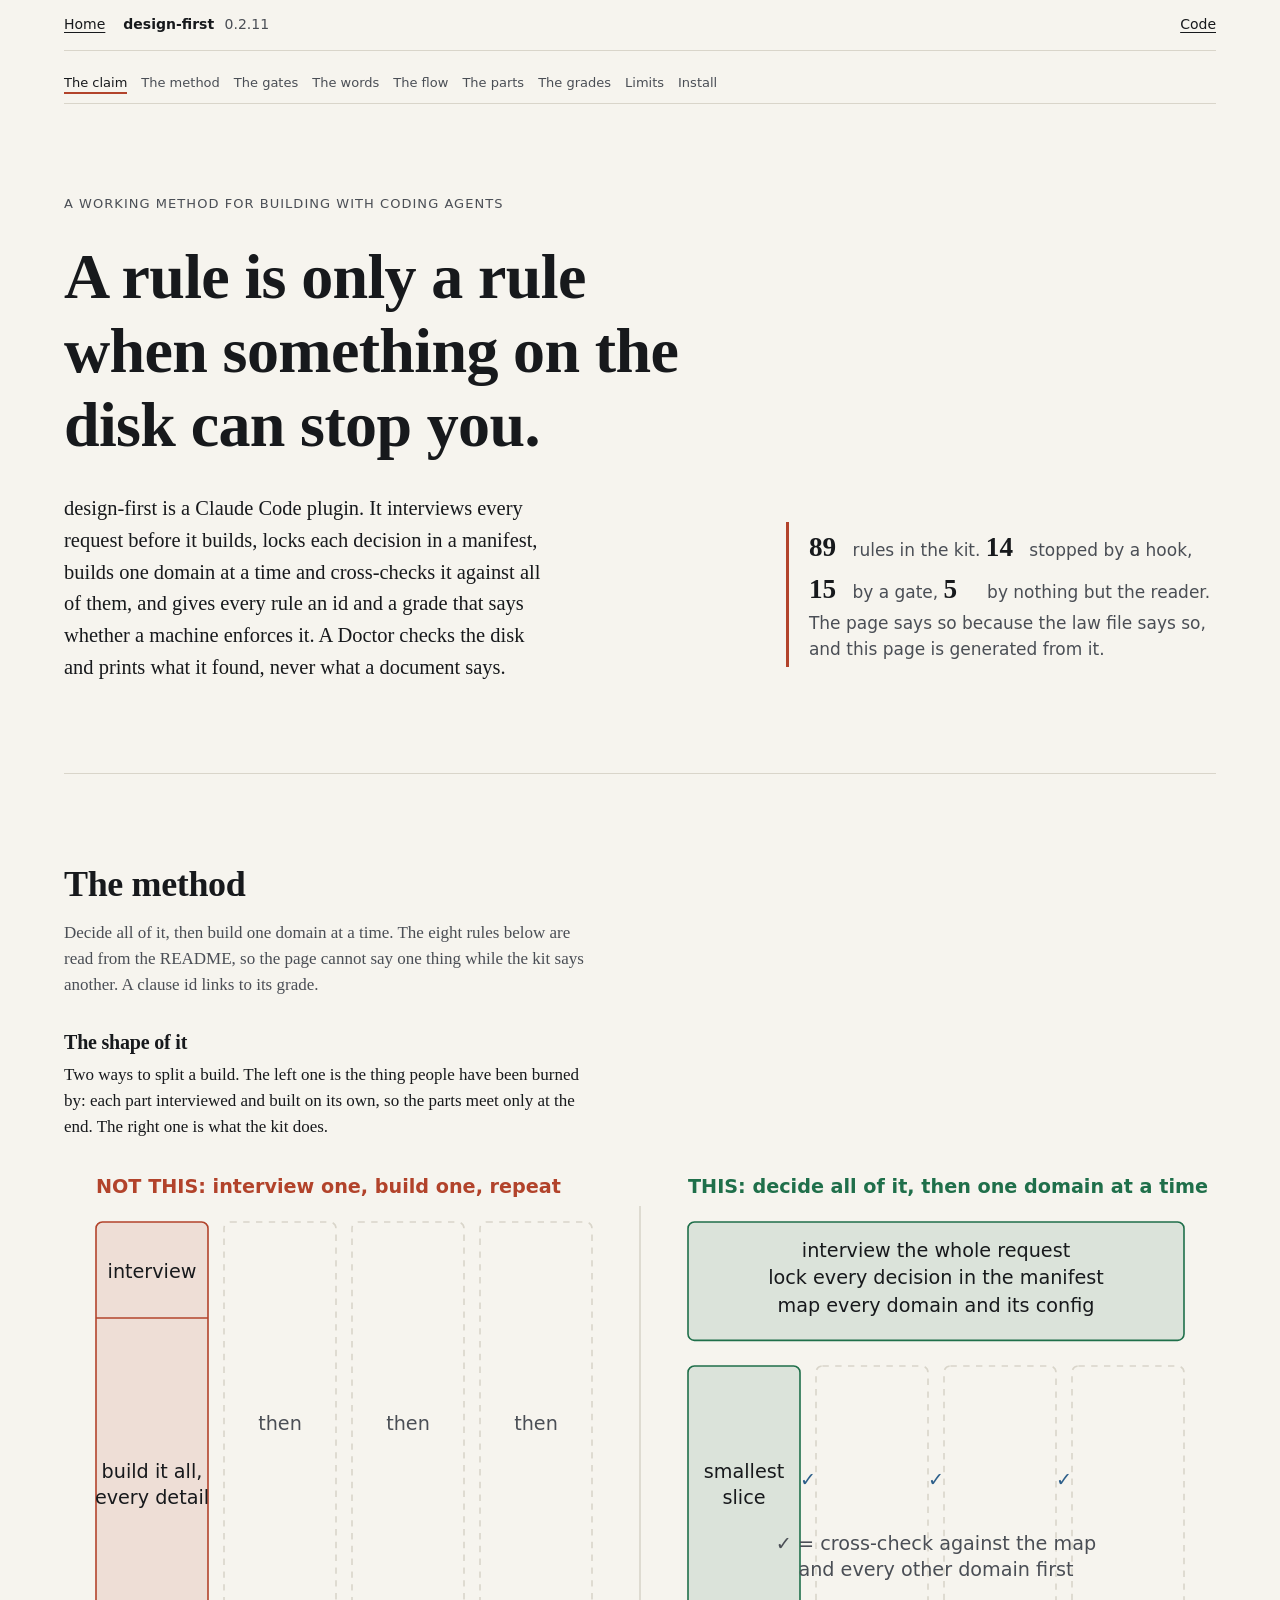
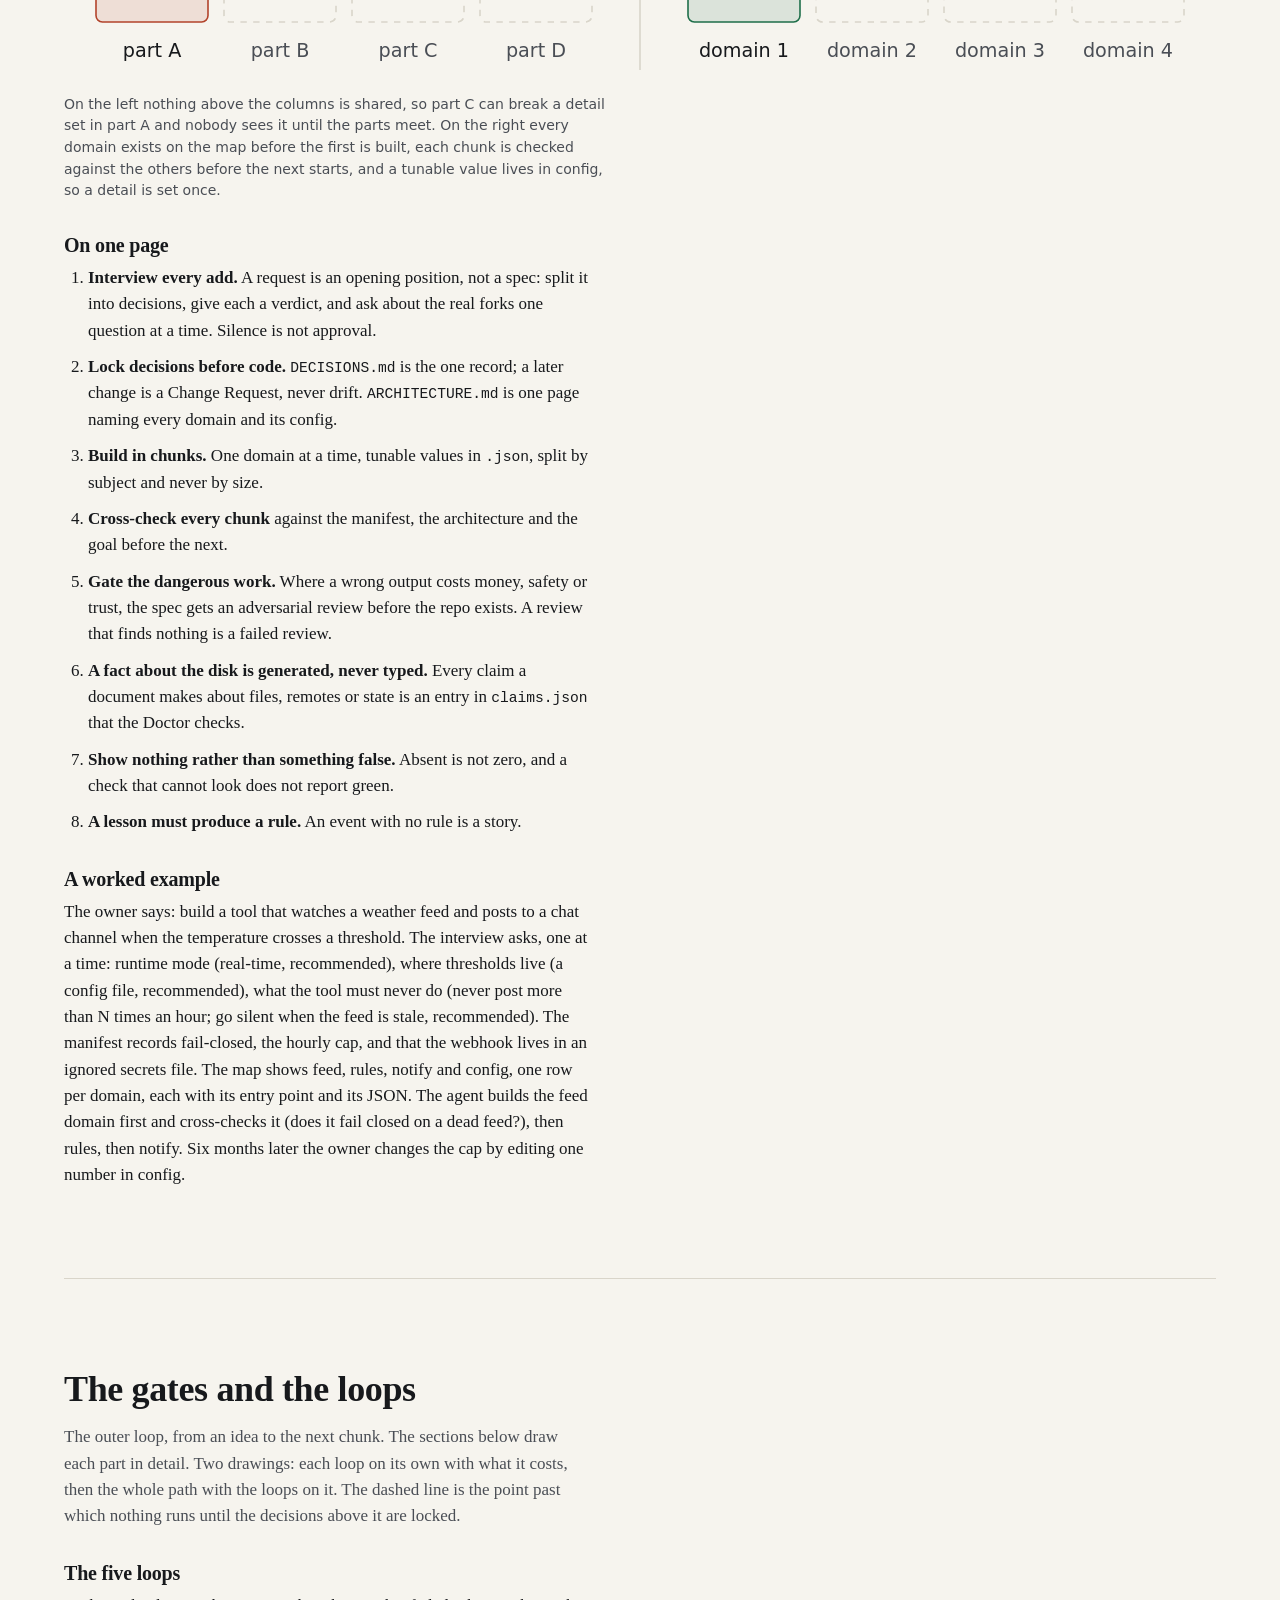
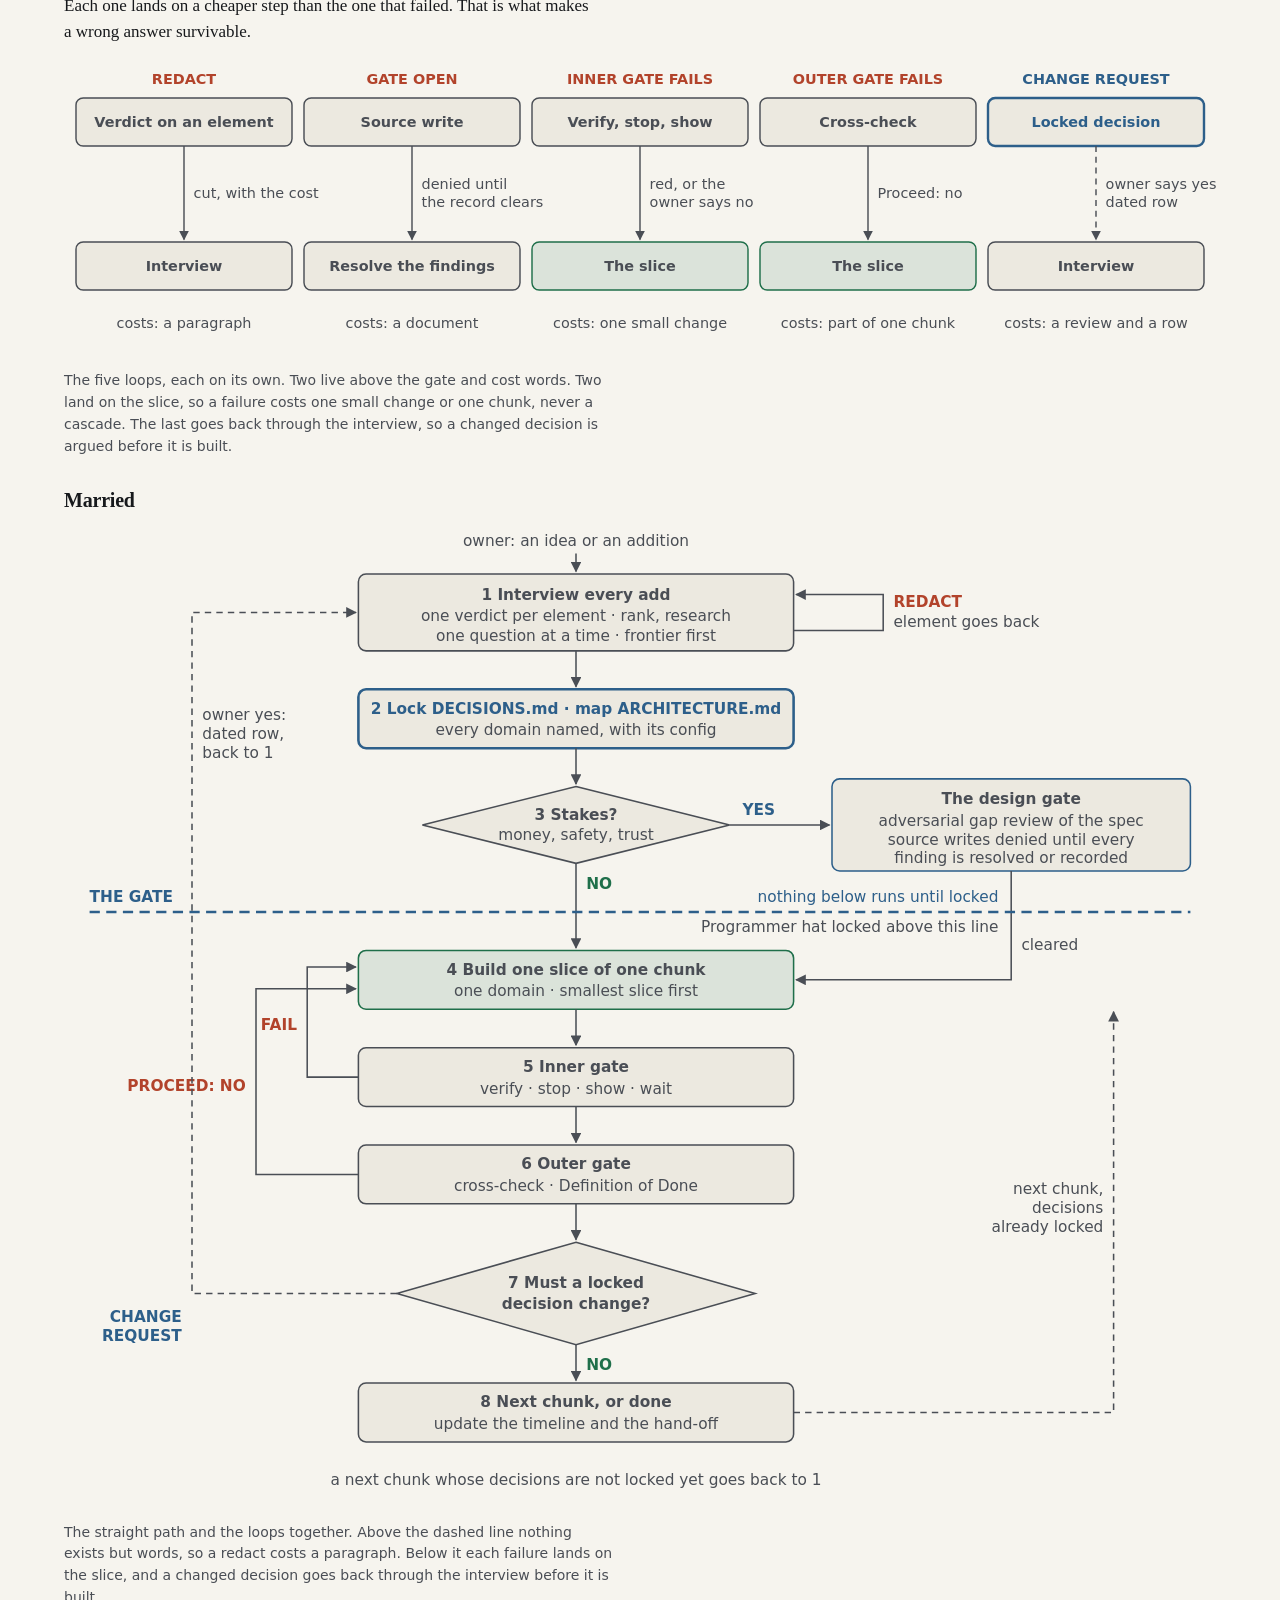
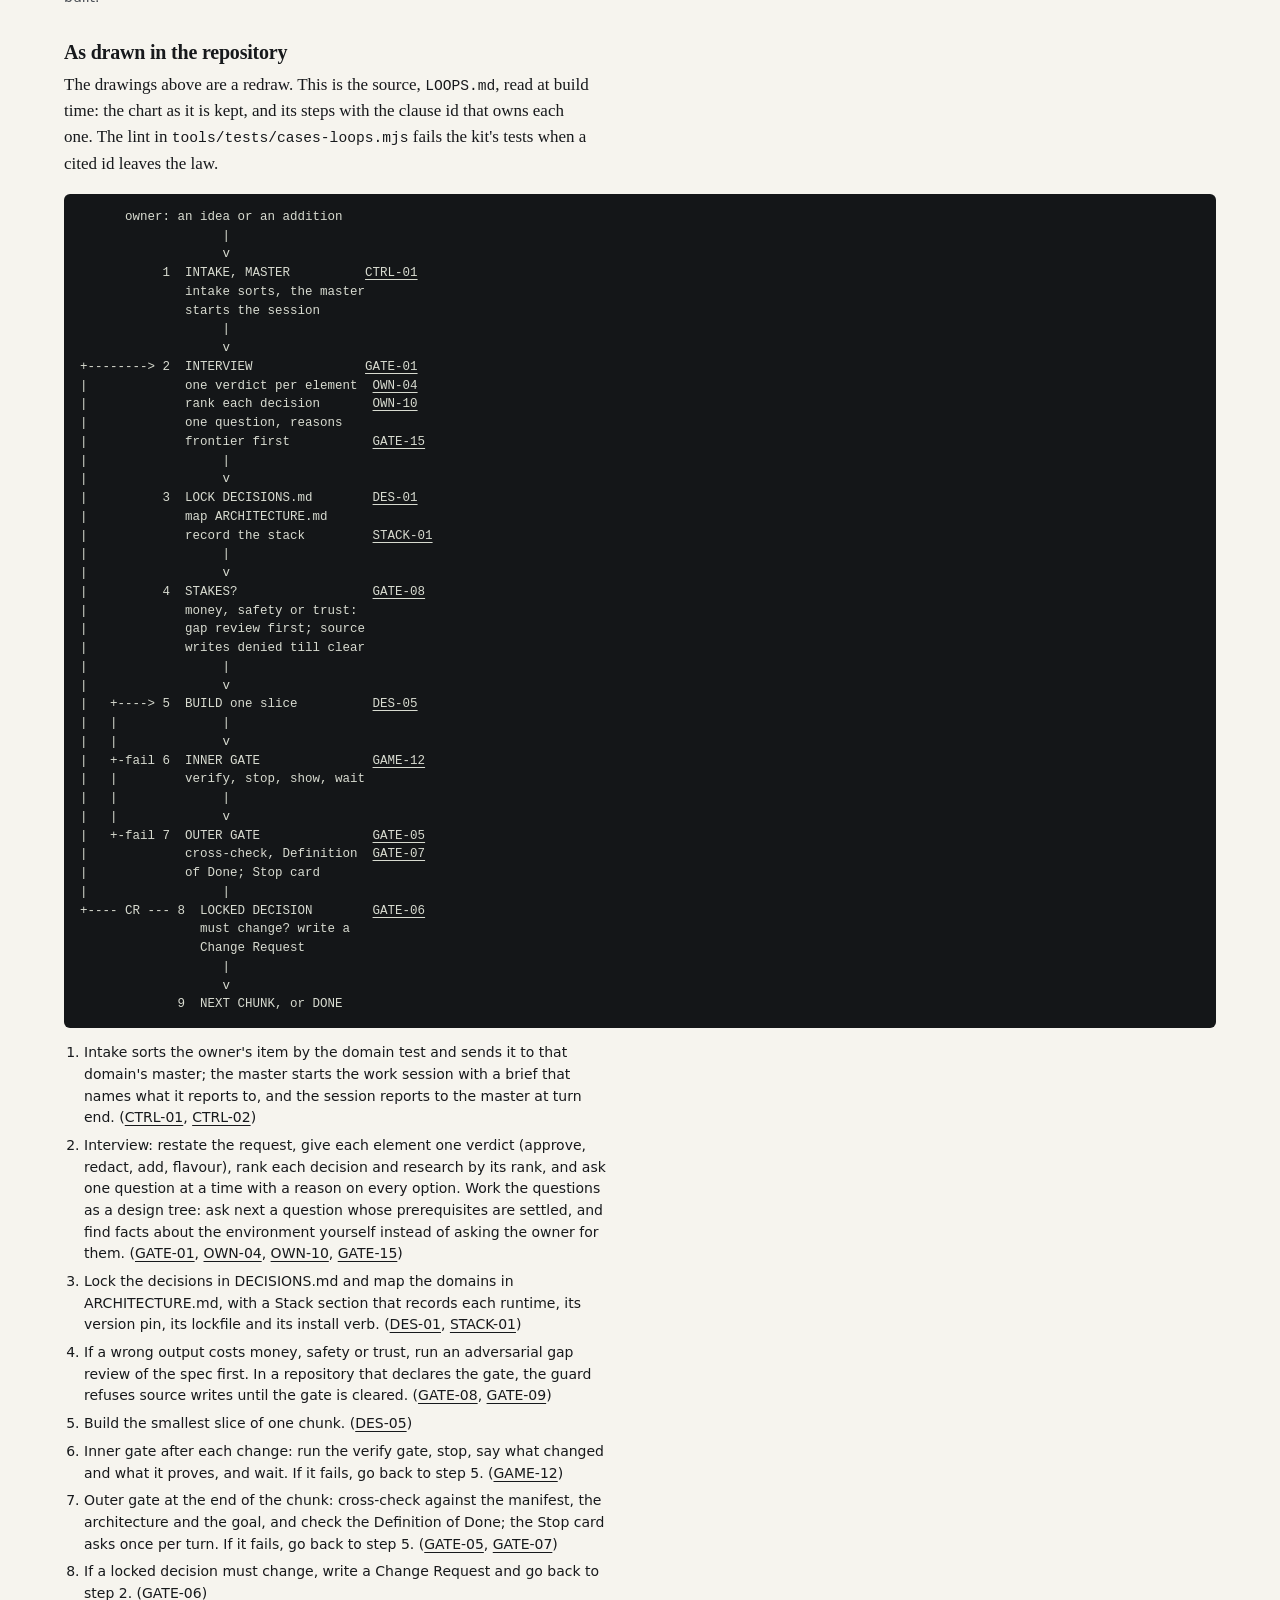
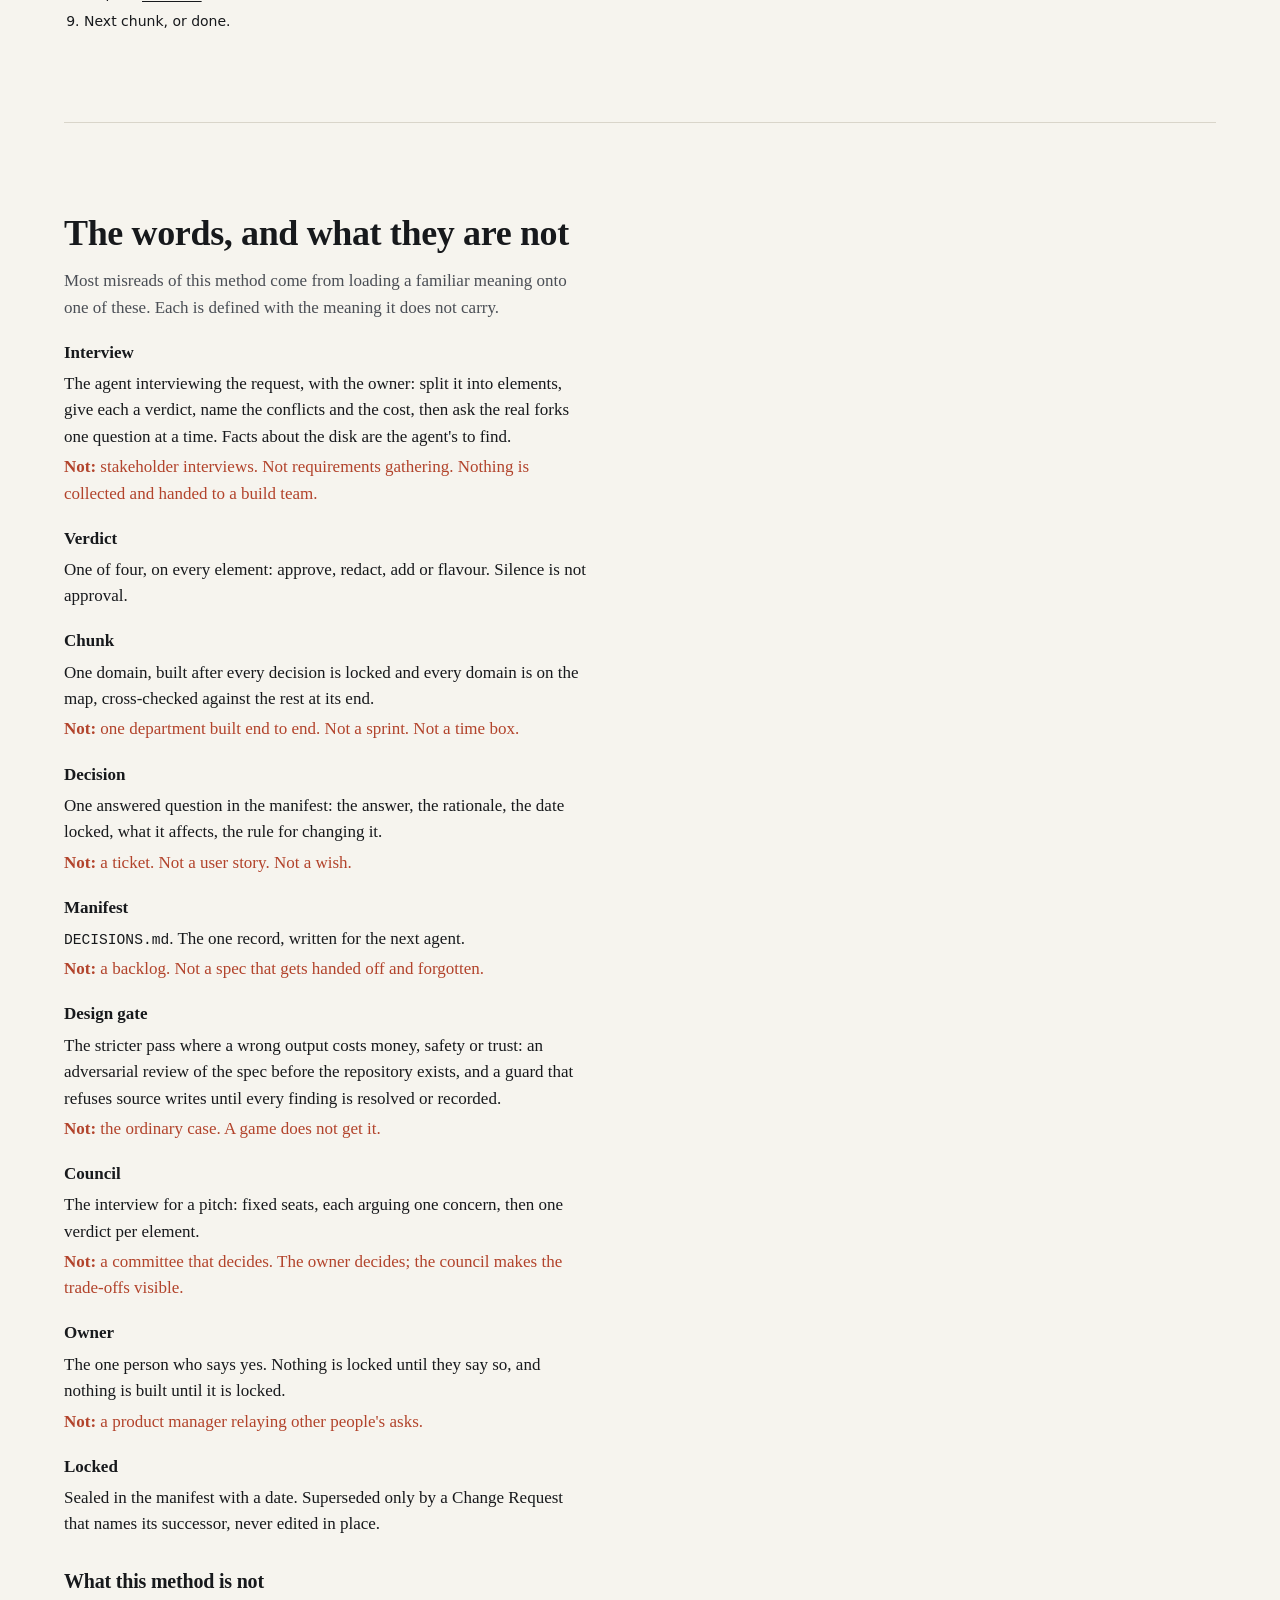
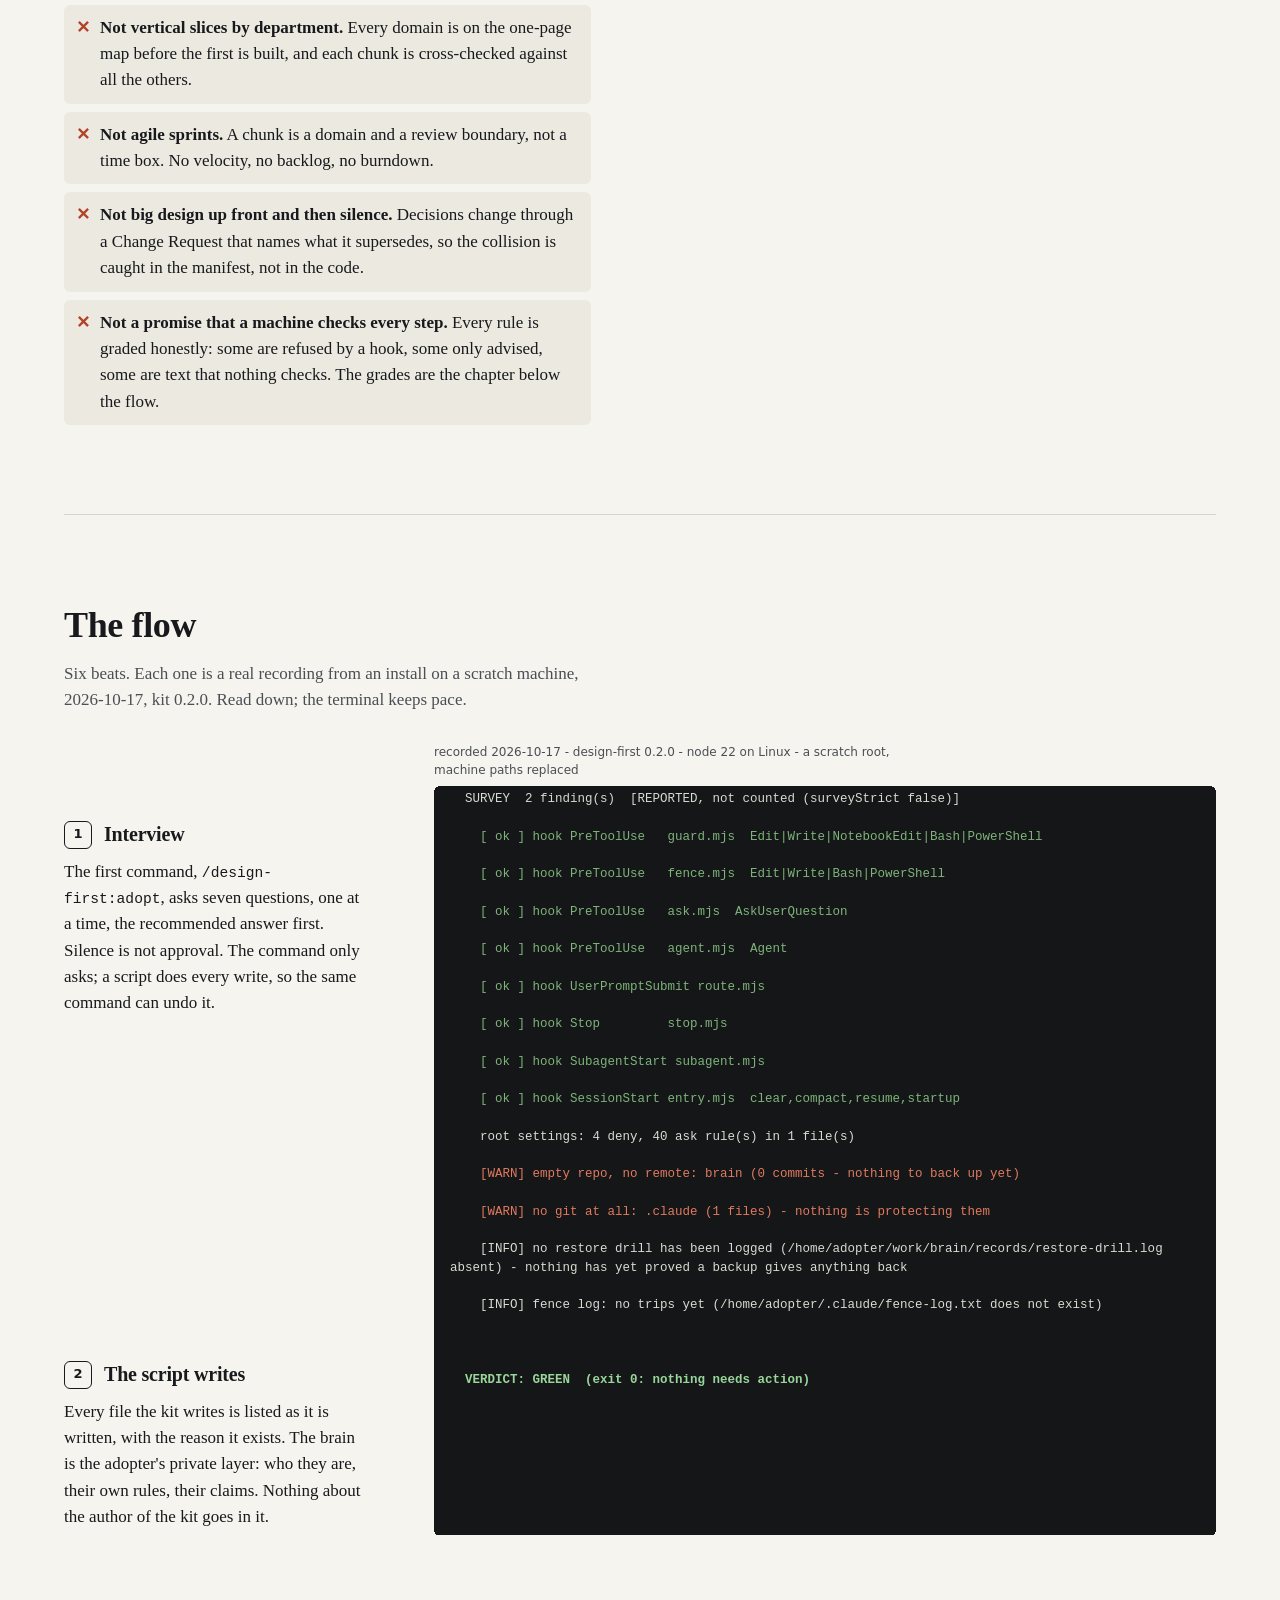
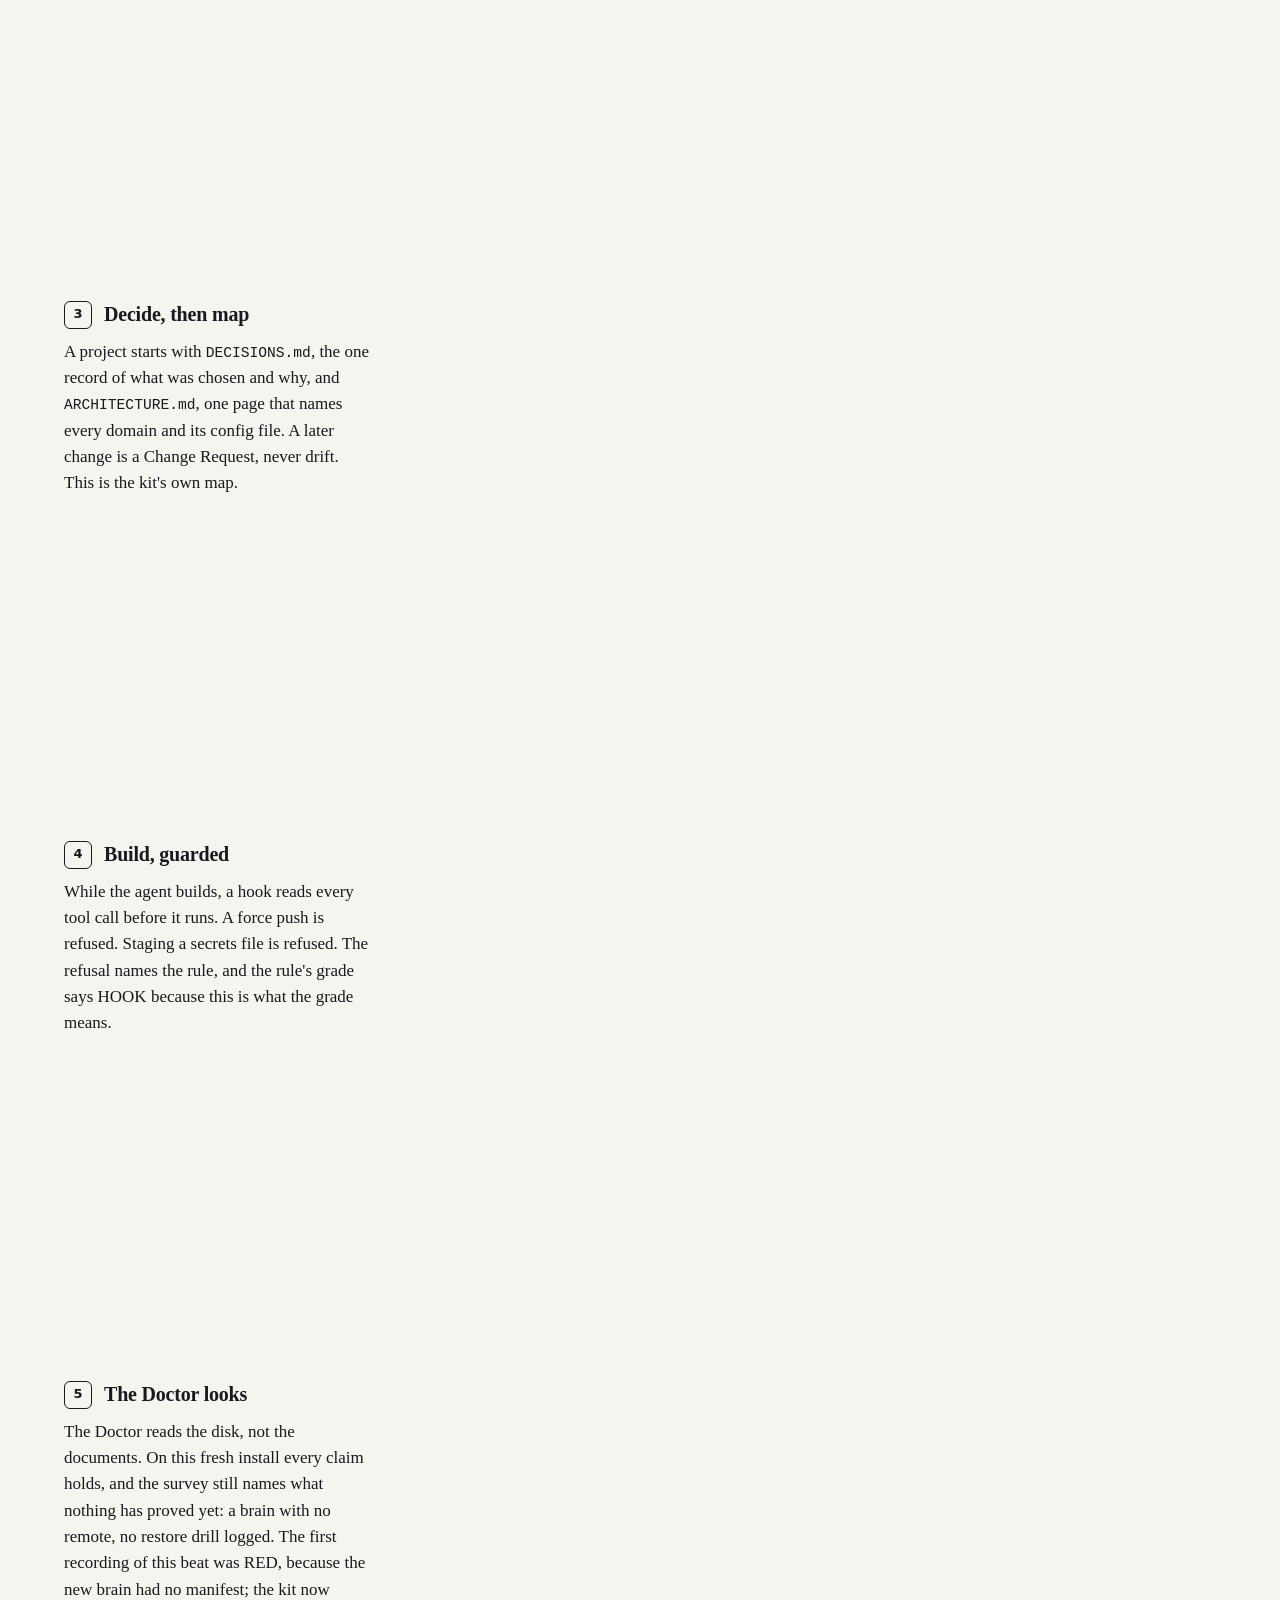
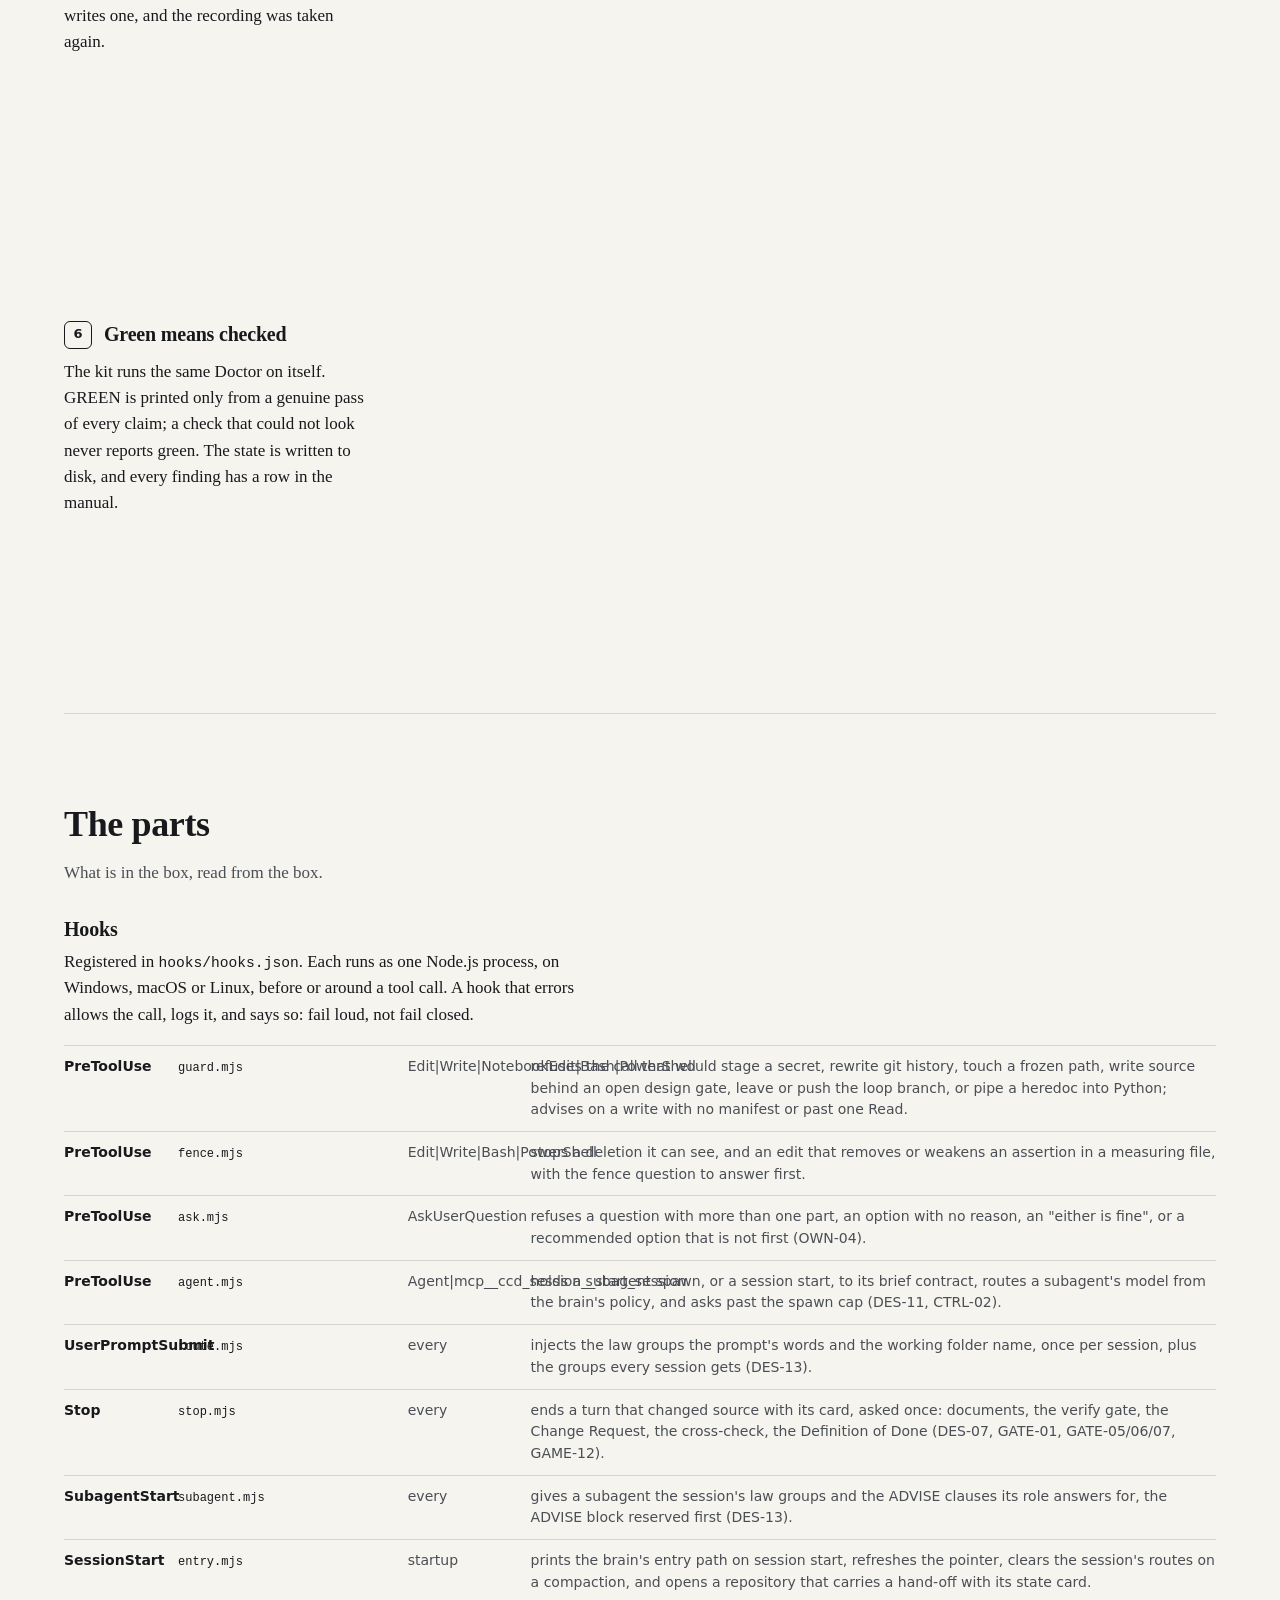
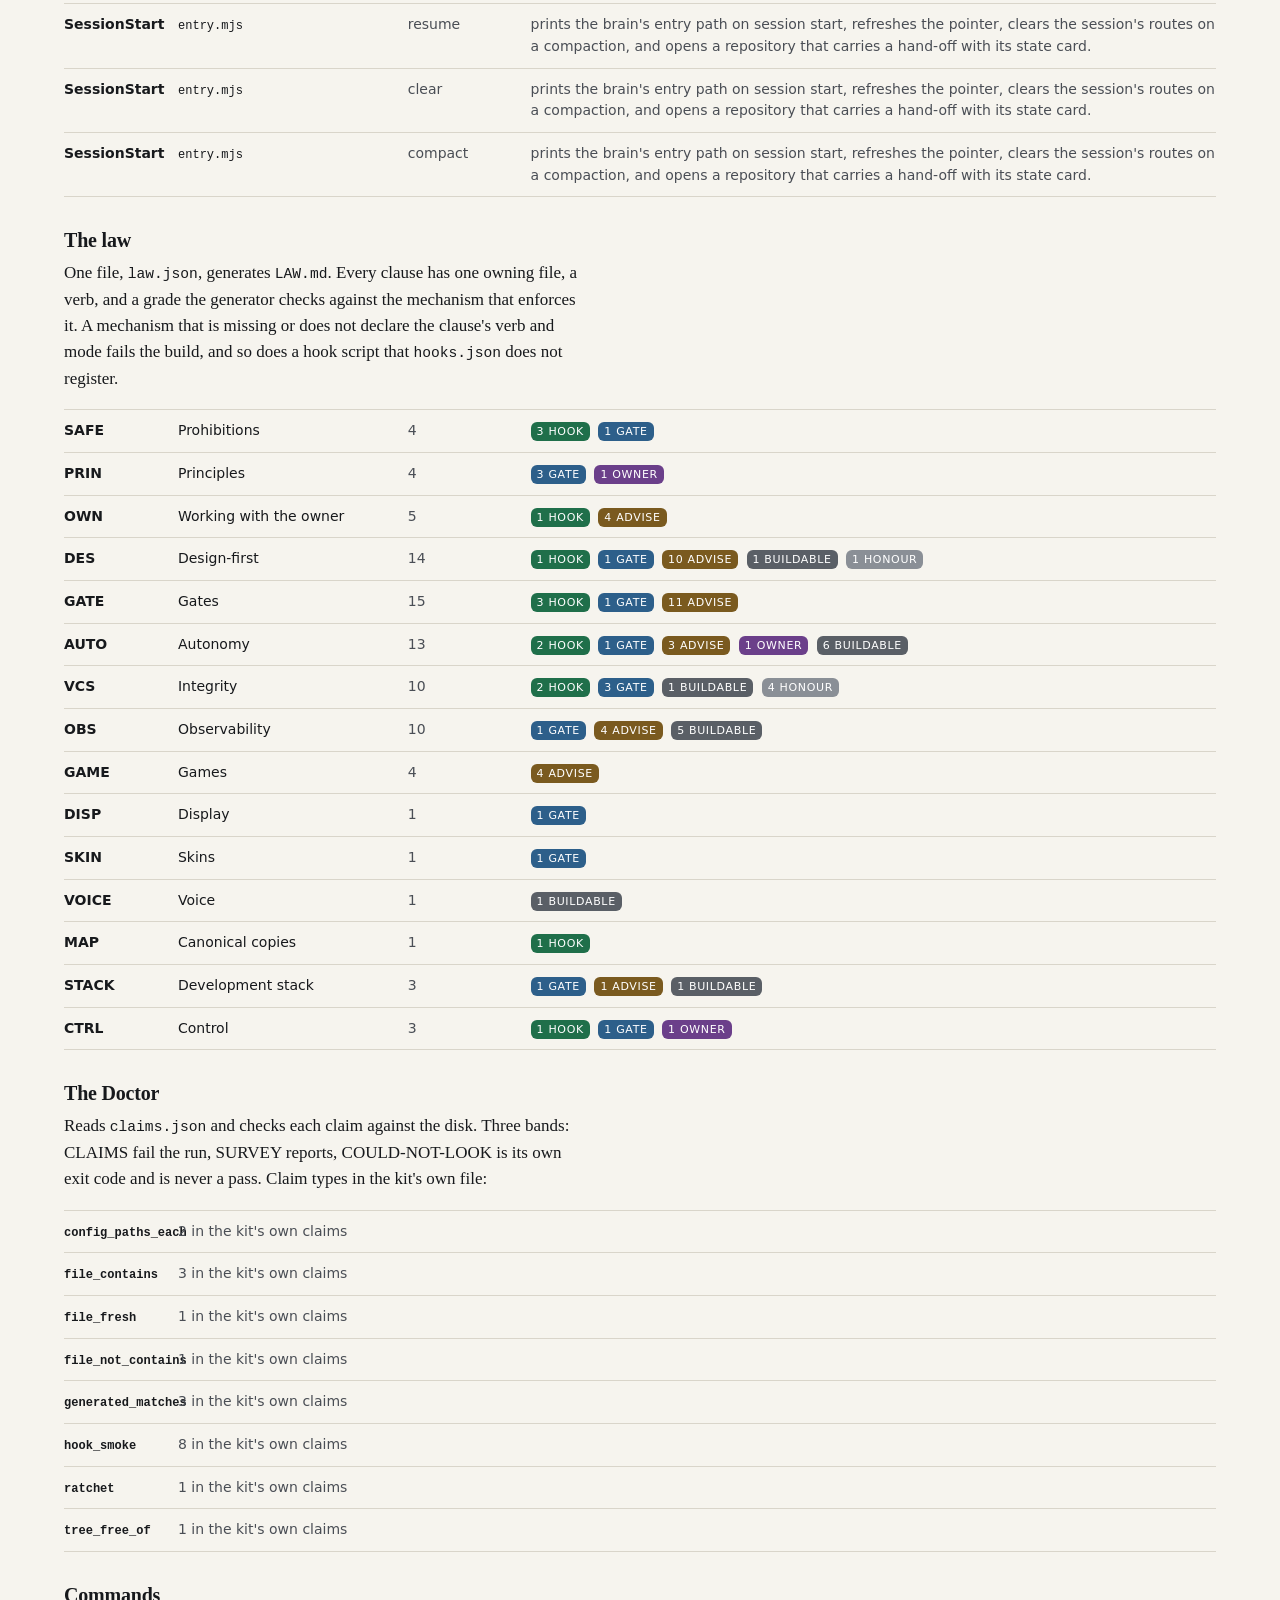
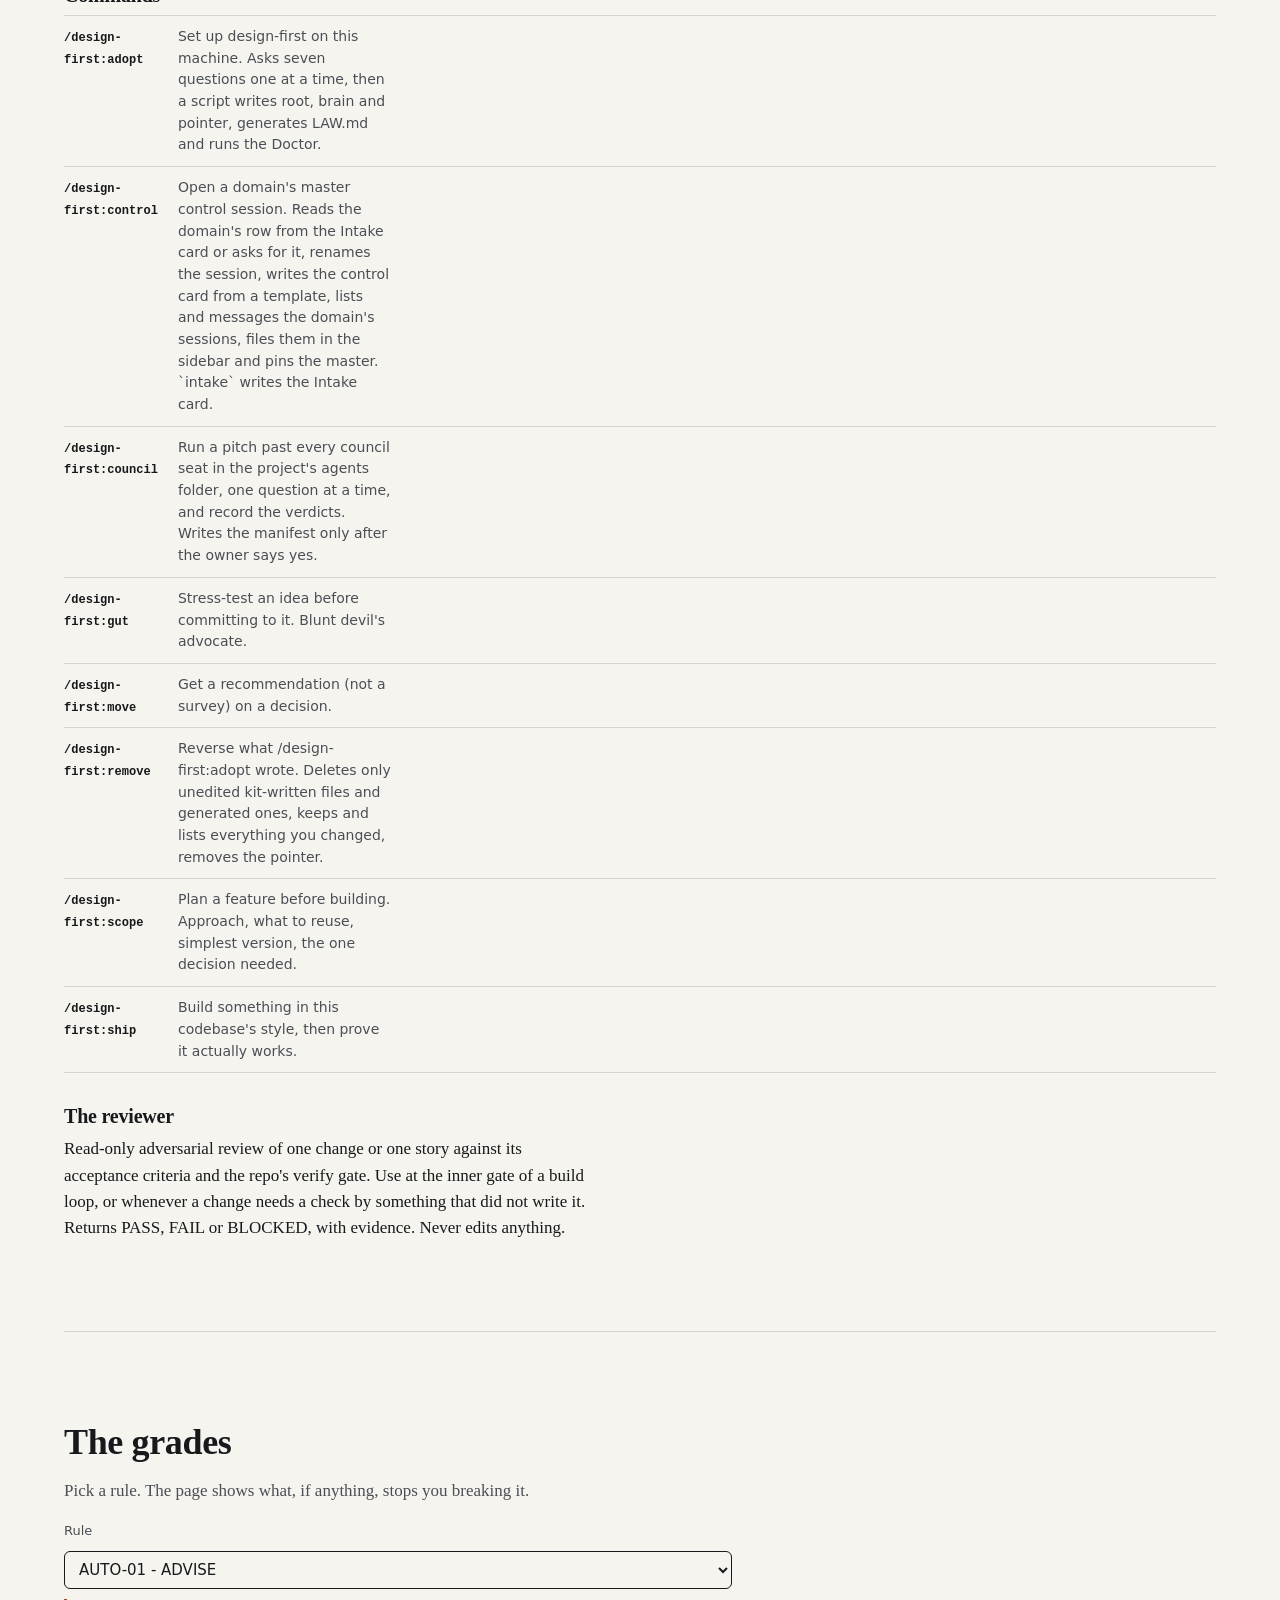
==== commit 5b8728ea: "Release 0.2.11: the Stop card per session role (stopCard) Co-Authored-By: Claude Fable 5.1 <noreply@" ====
--- a/docs/index.html
+++ b/docs/index.html
@@ -14,7 +14,7 @@
 
 <header class="top" data-chrome="identity_navigation">
   <a class="home" href="https://jordan-doerksen.github.io/">Home</a>
-  <span class="title"><b>design-first</b> <span class="ver">0.2.10</span></span>
+  <span class="title"><b>design-first</b> <span class="ver">0.2.11</span></span>
   <a class="repo" href="https://github.com/Jordan-Doerksen/design-first">Code</a>
 </header>
 
@@ -856,7 +856,7 @@
 
 <footer class="foot">
   <a href="https://jordan-doerksen.github.io/">Home</a>
-  <span>Generated from design-first 0.2.10 by <code>docs/build.mjs</code>. Recordings 2026-10-17 on 0.2.0.</span>
+  <span>Generated from design-first 0.2.11 by <code>docs/build.mjs</code>. Recordings 2026-10-17 on 0.2.0.</span>
 </footer>
 
 <script src="page.js"></script>
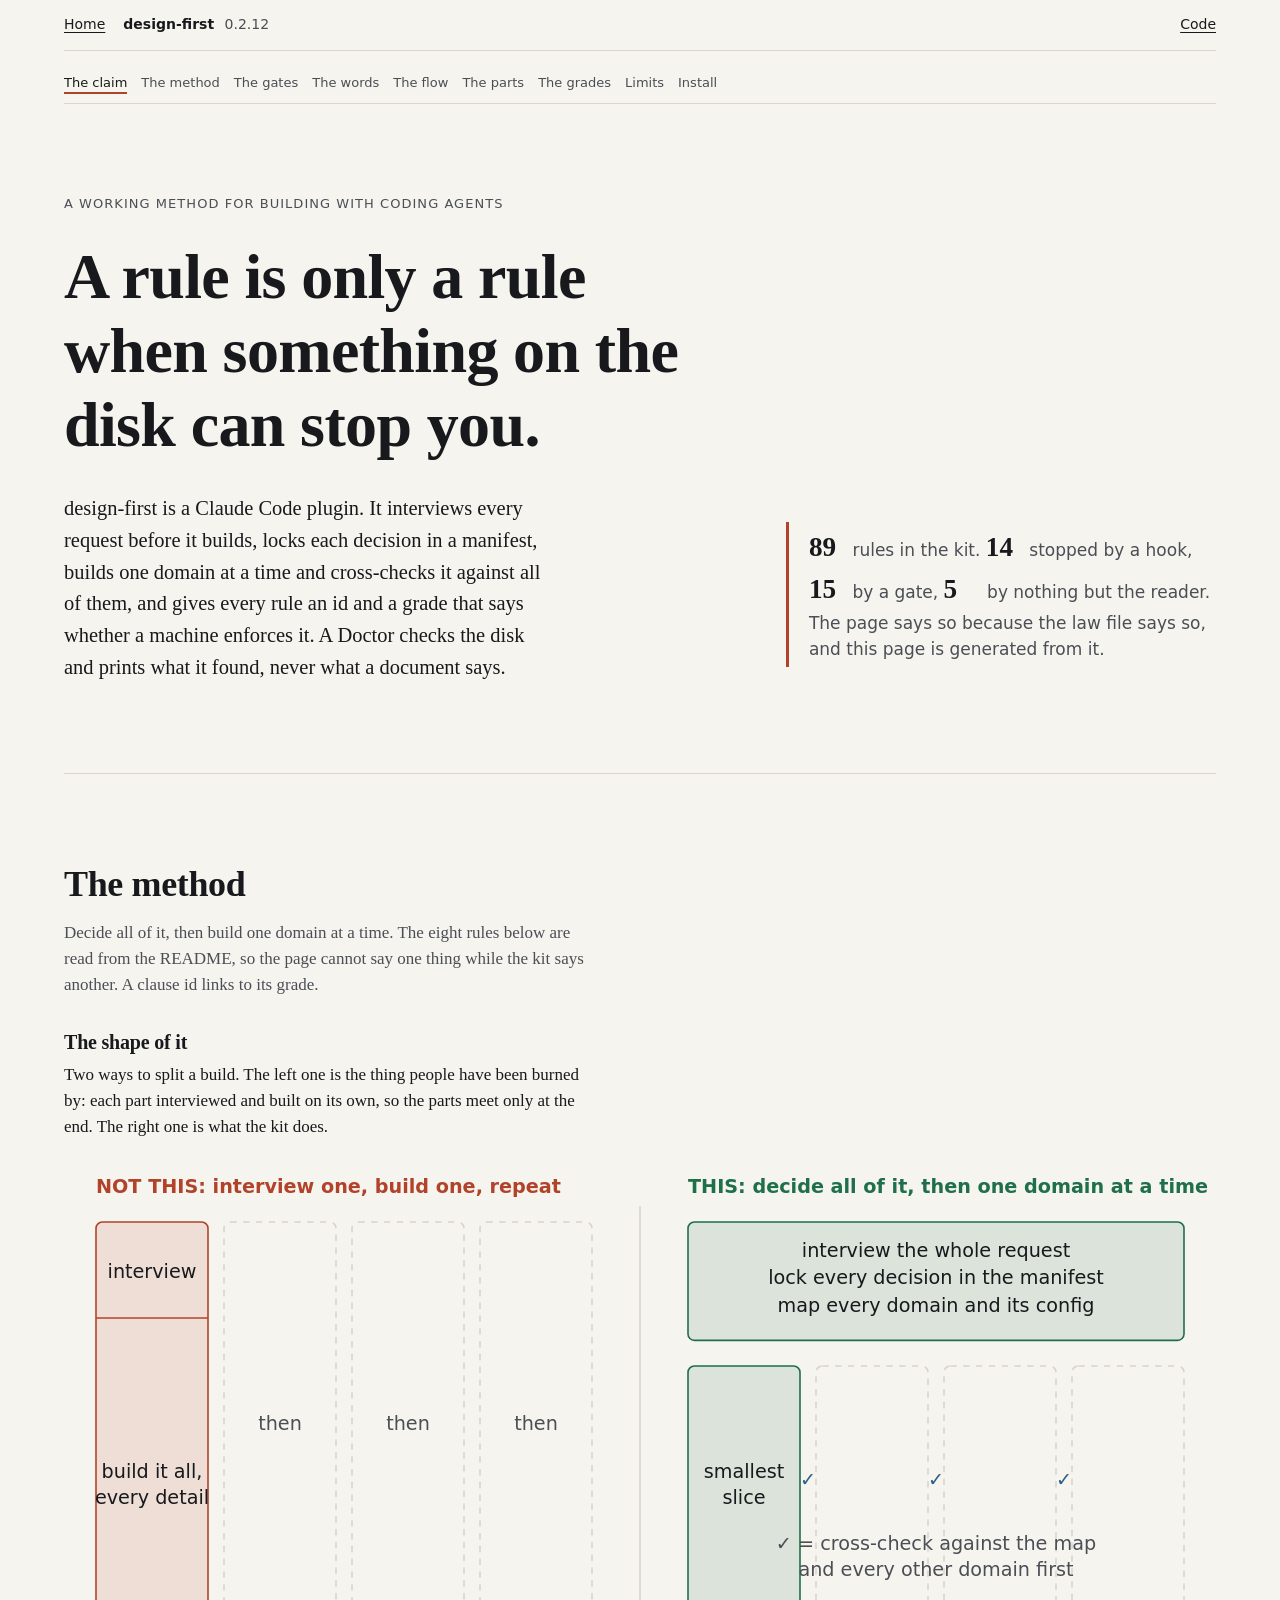
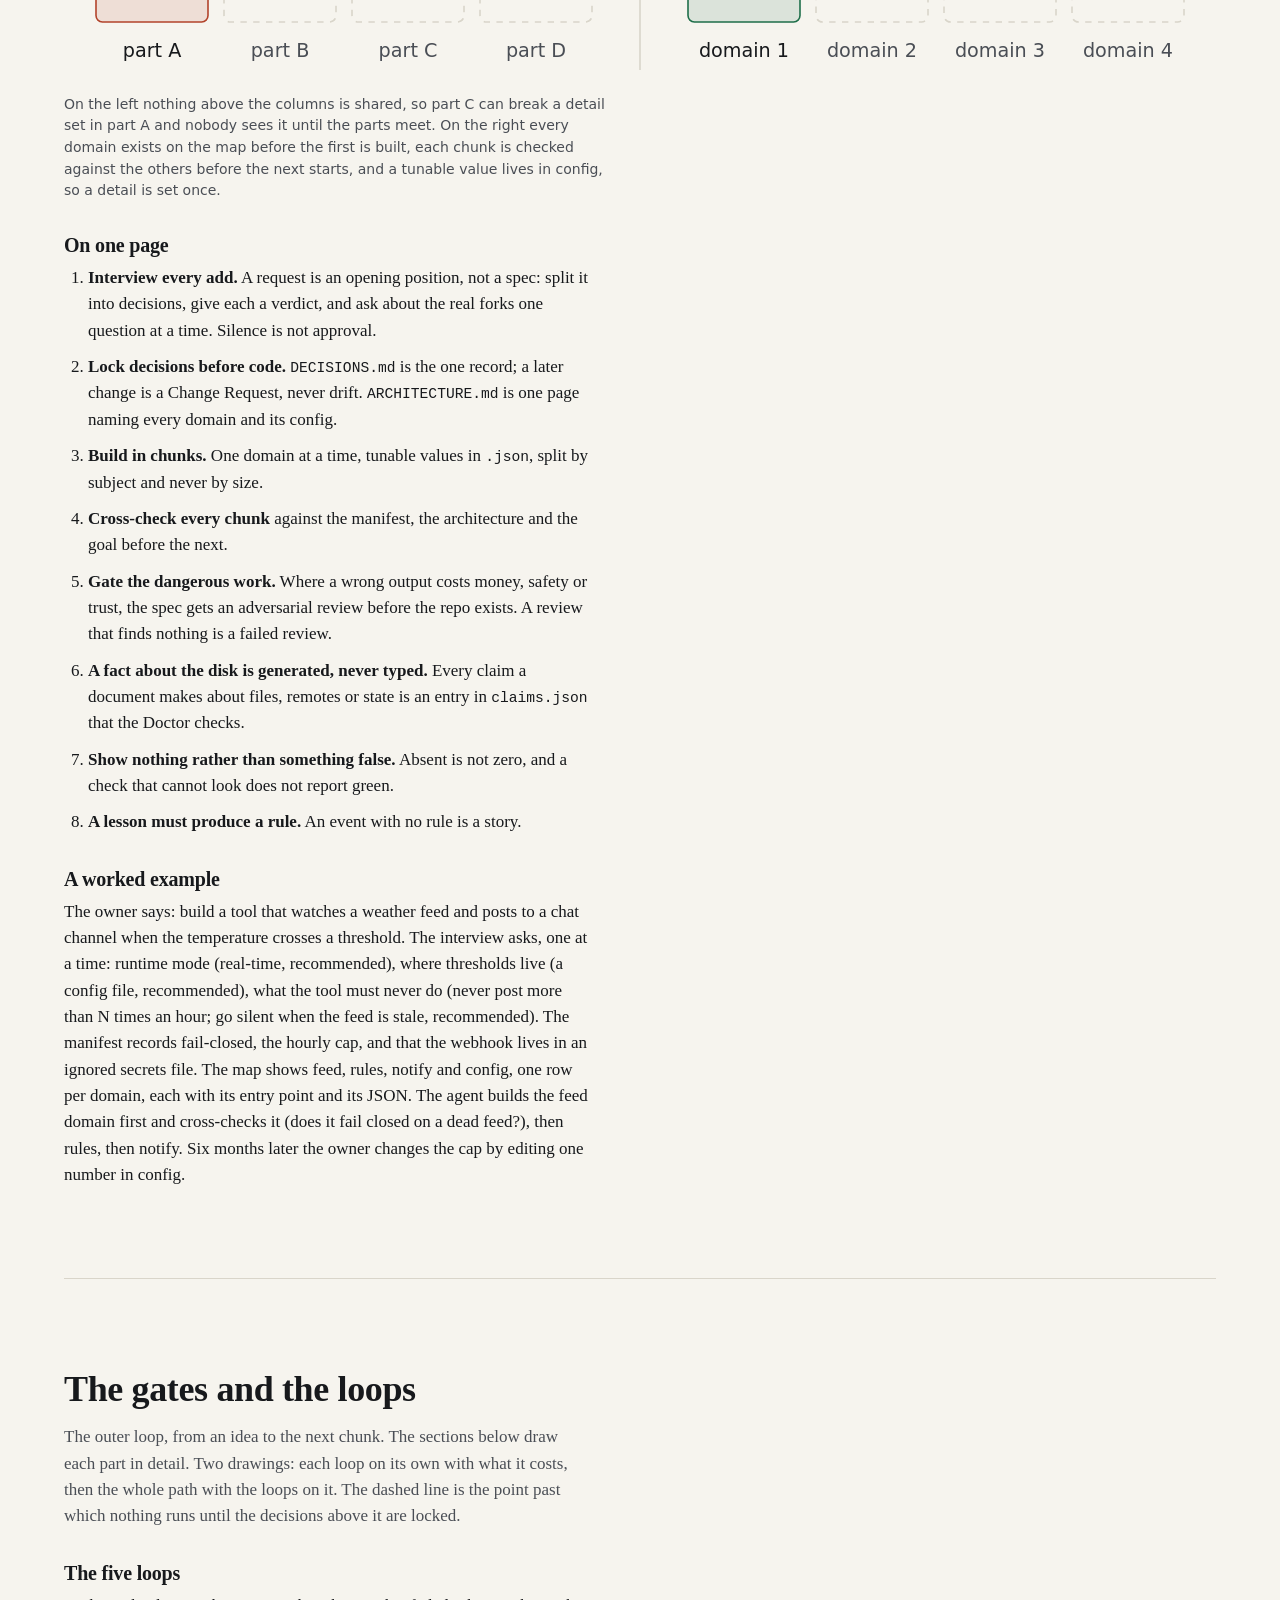
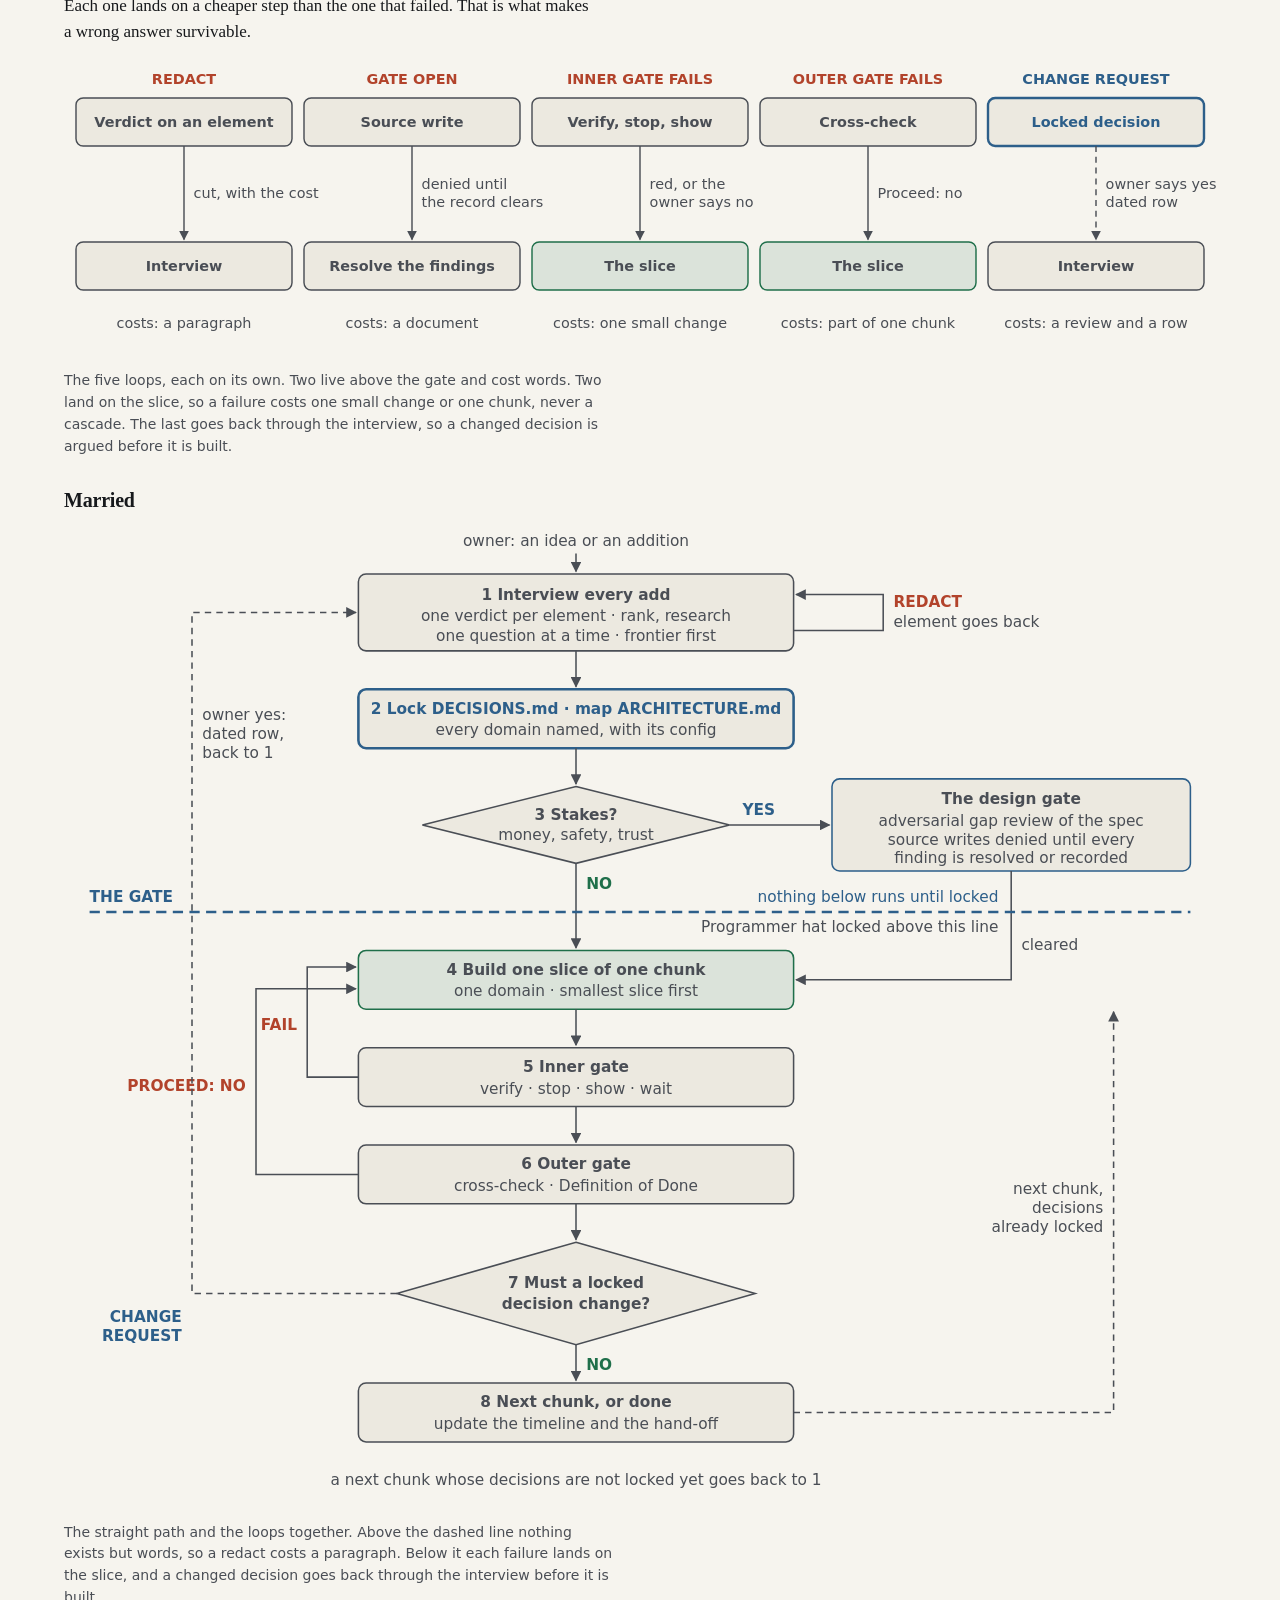
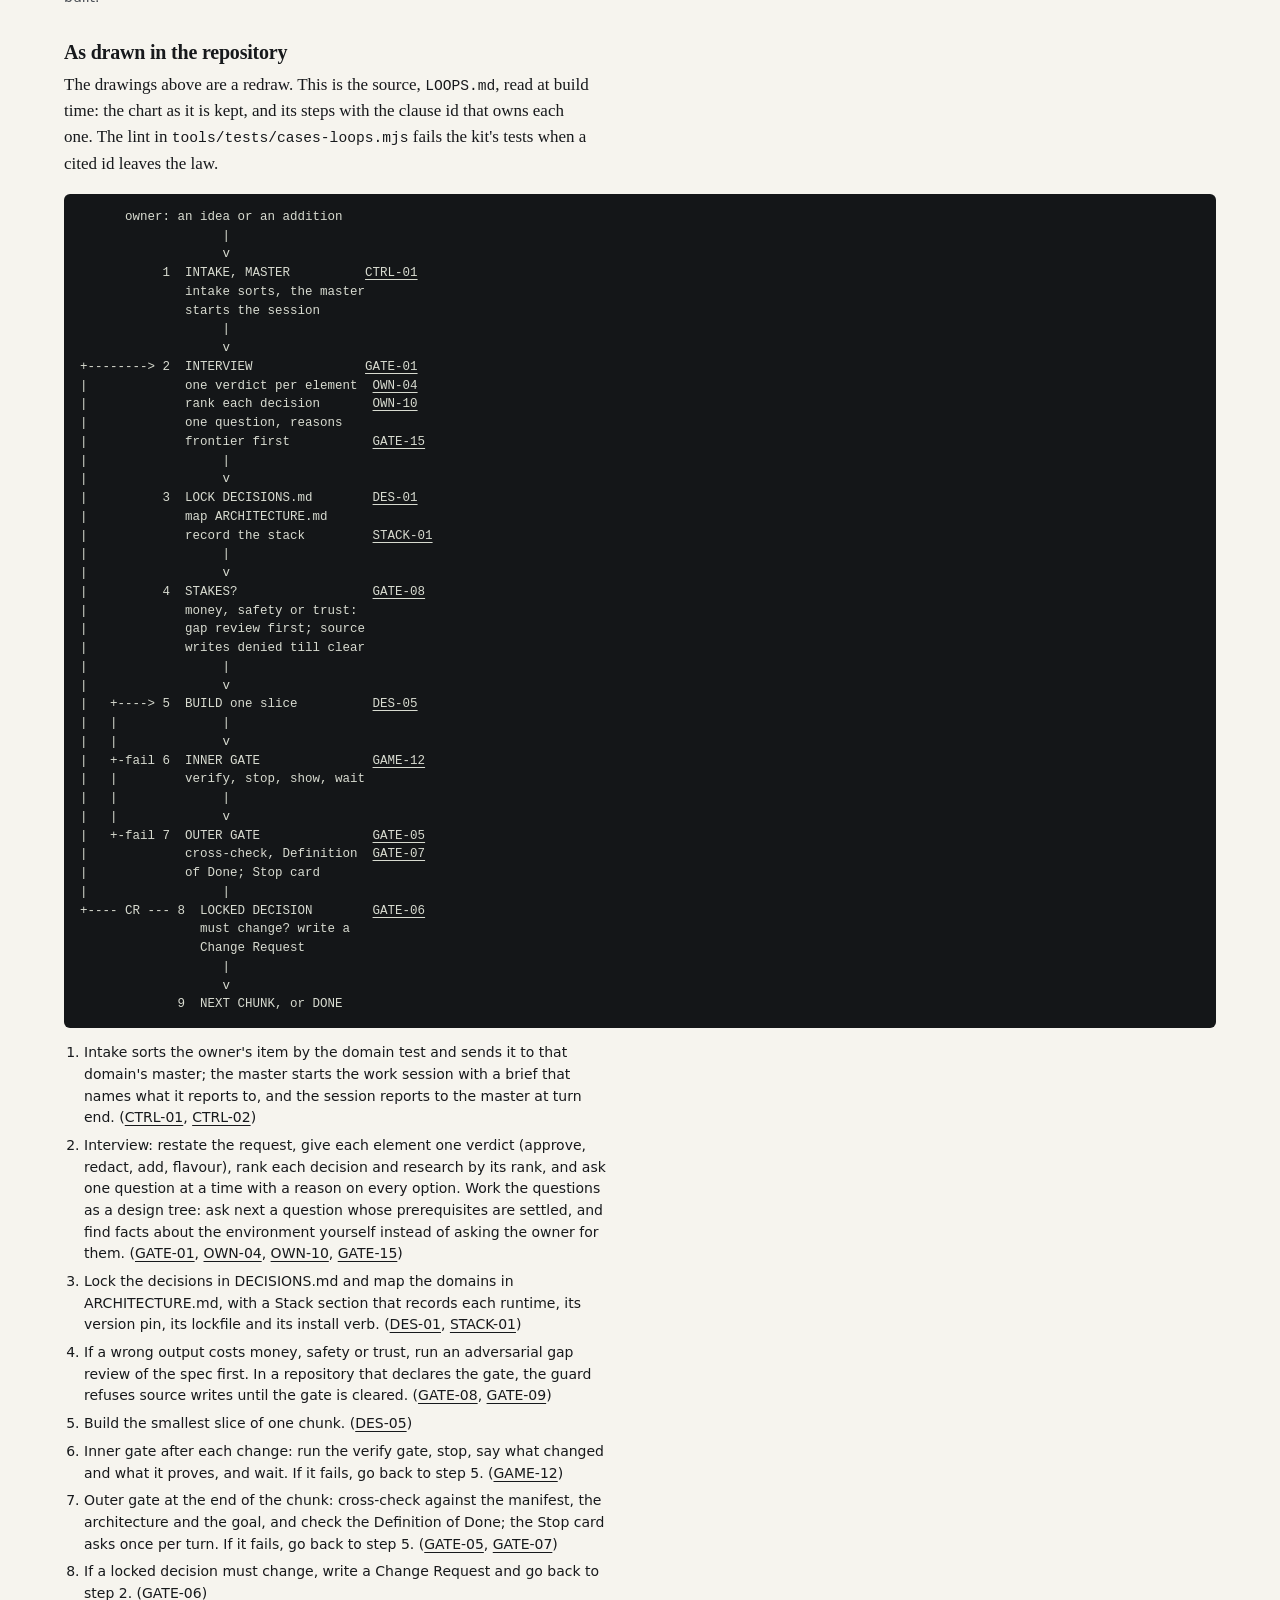
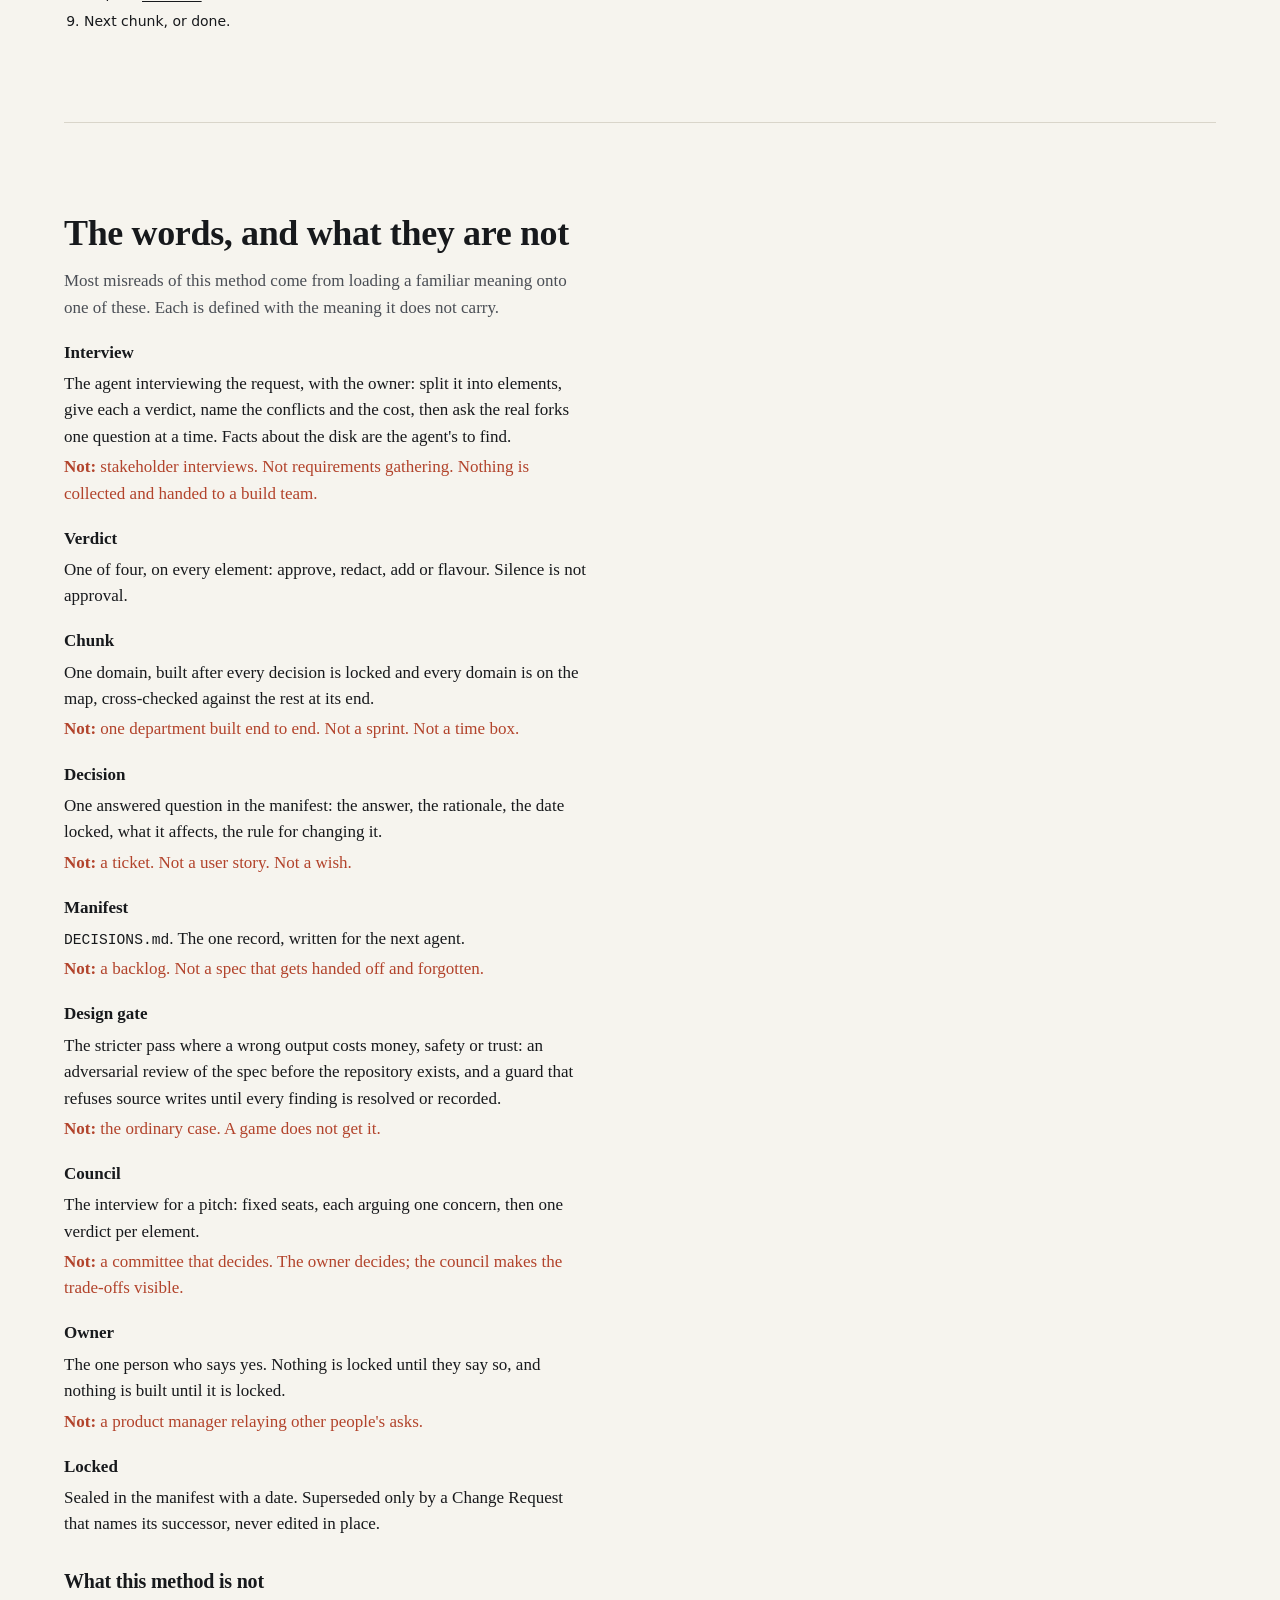
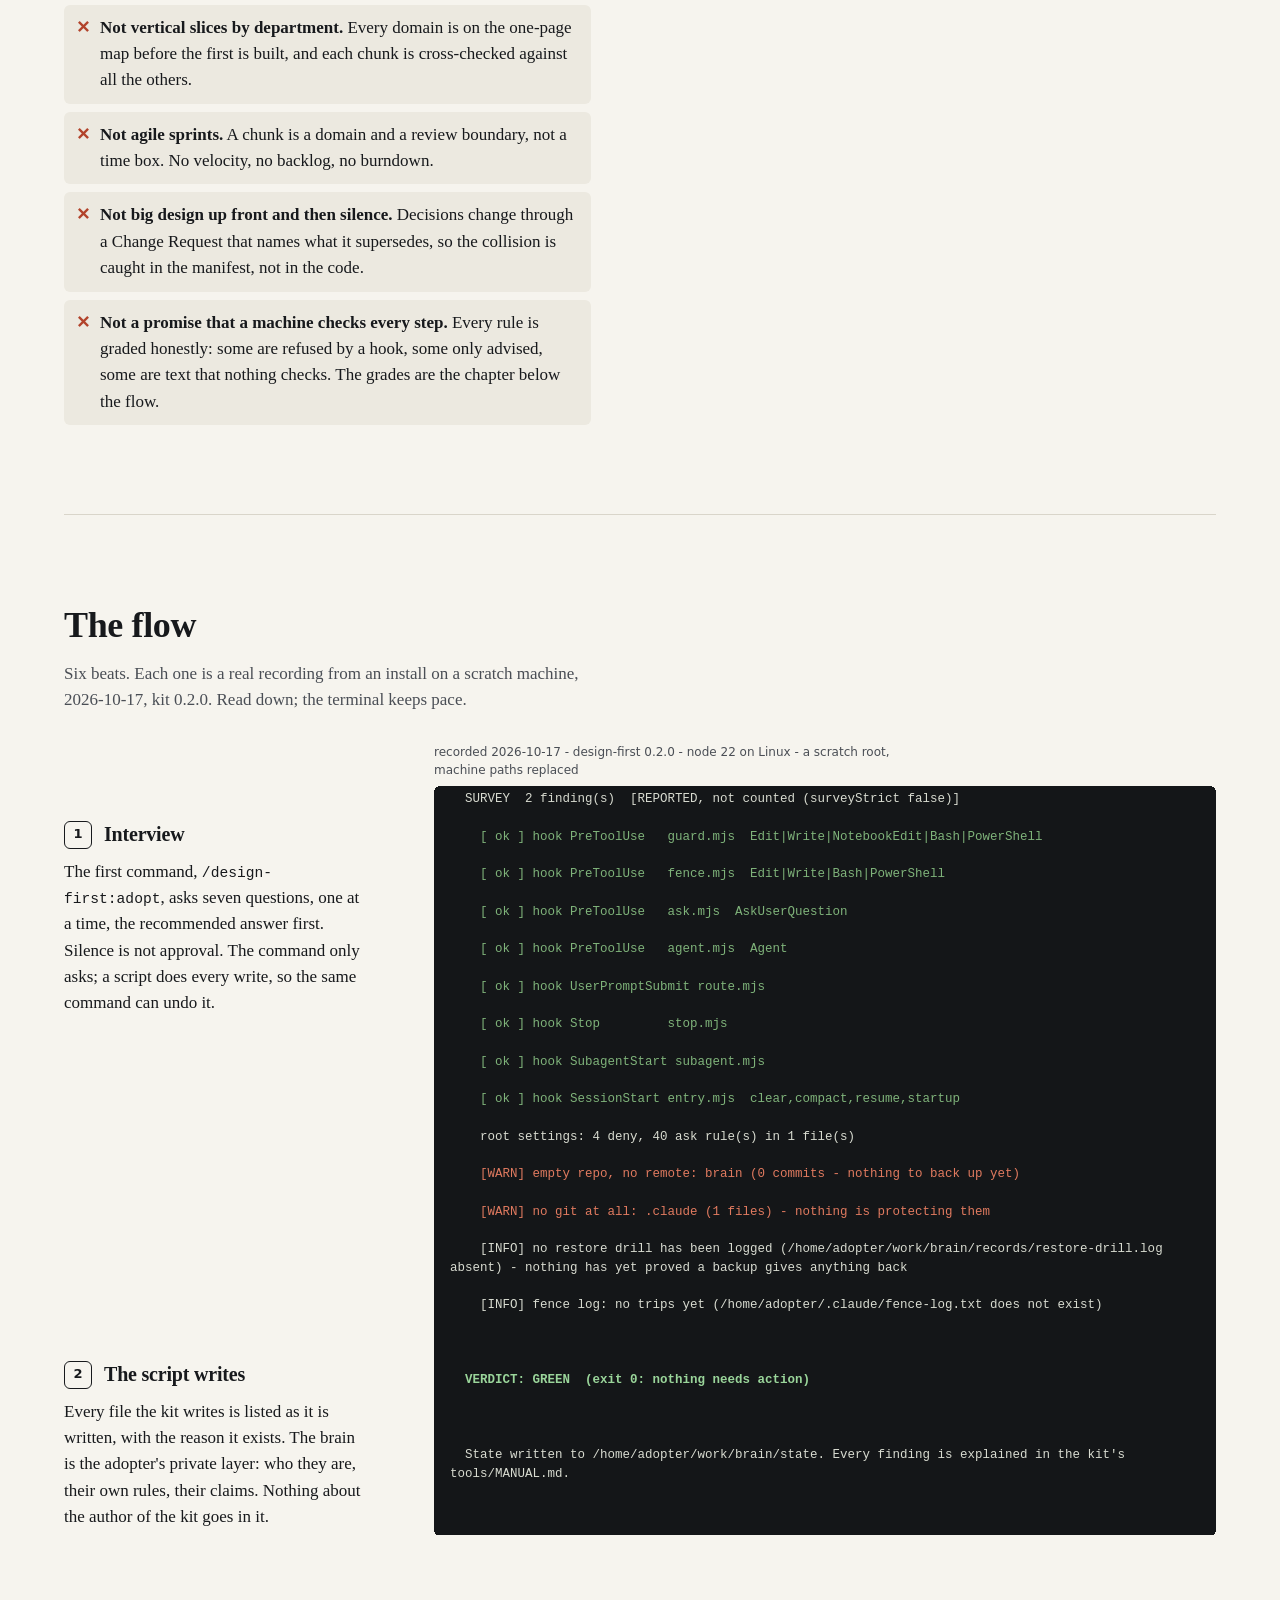
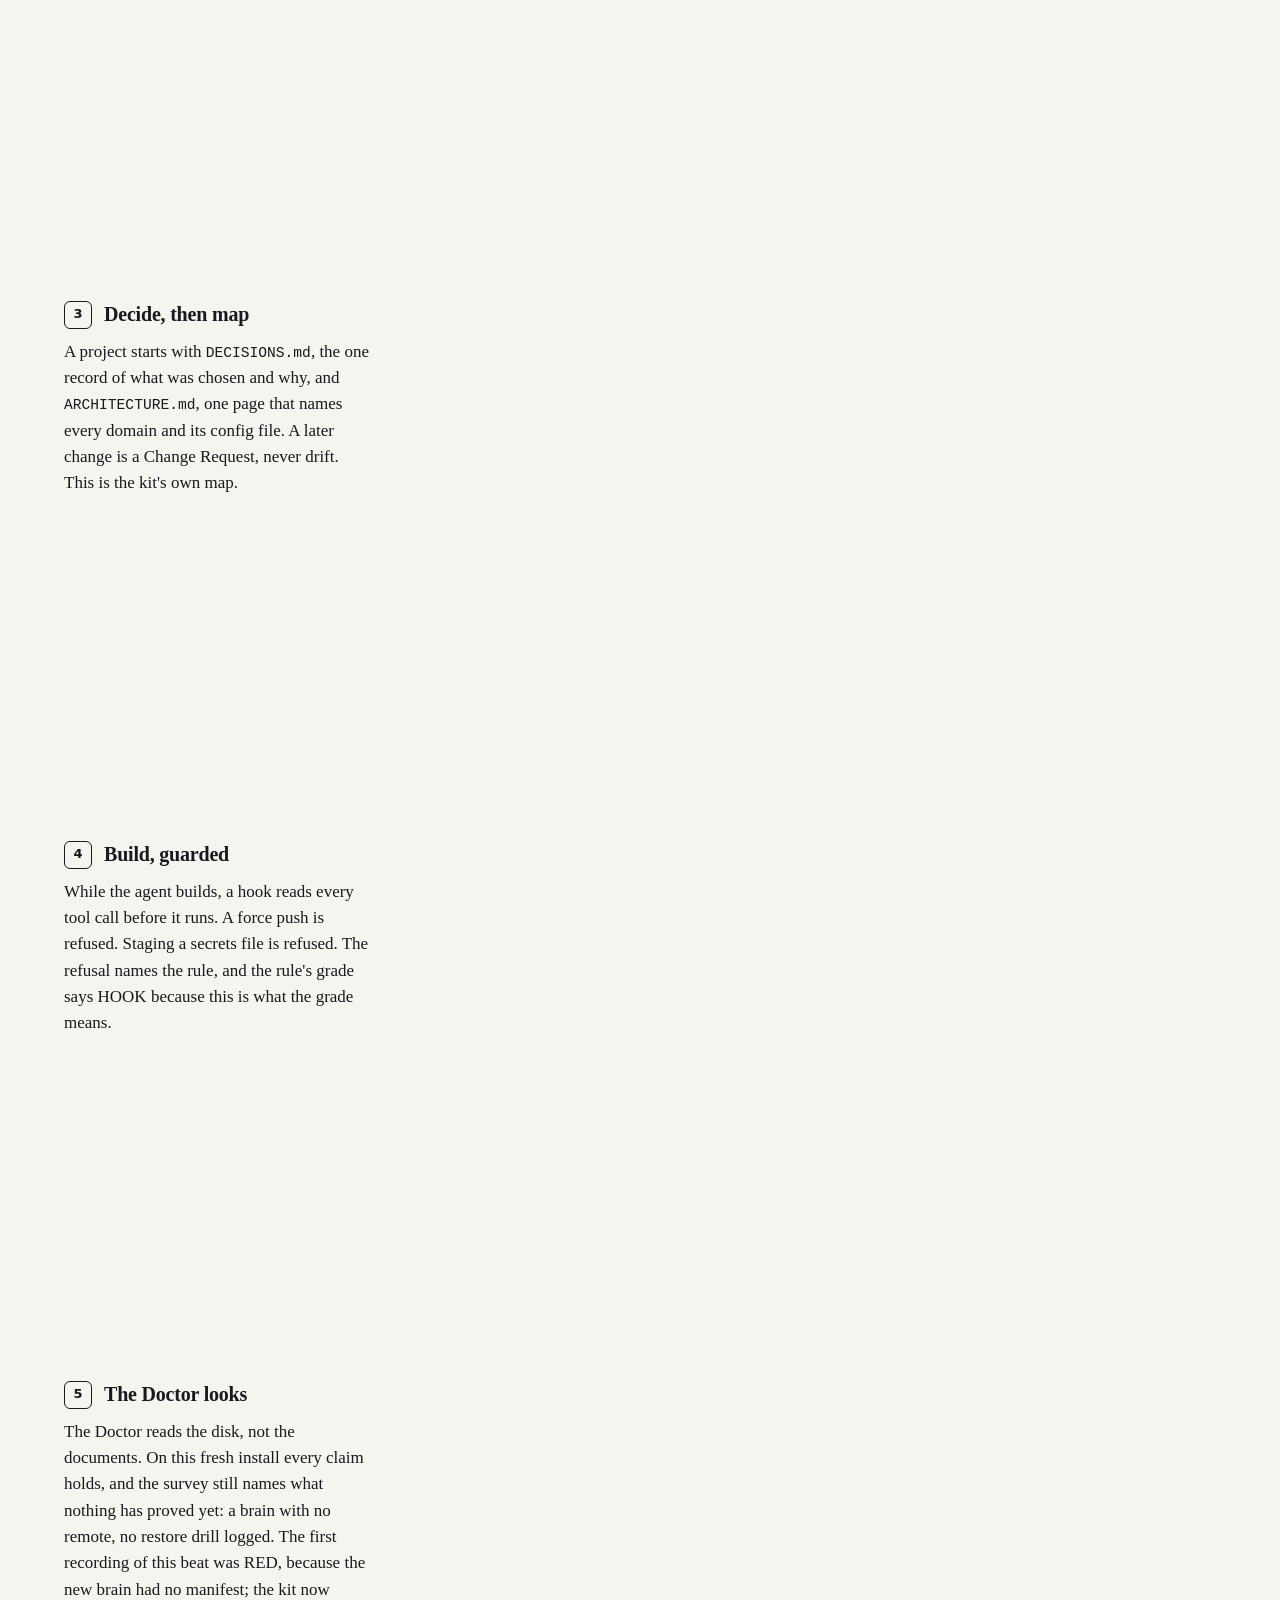
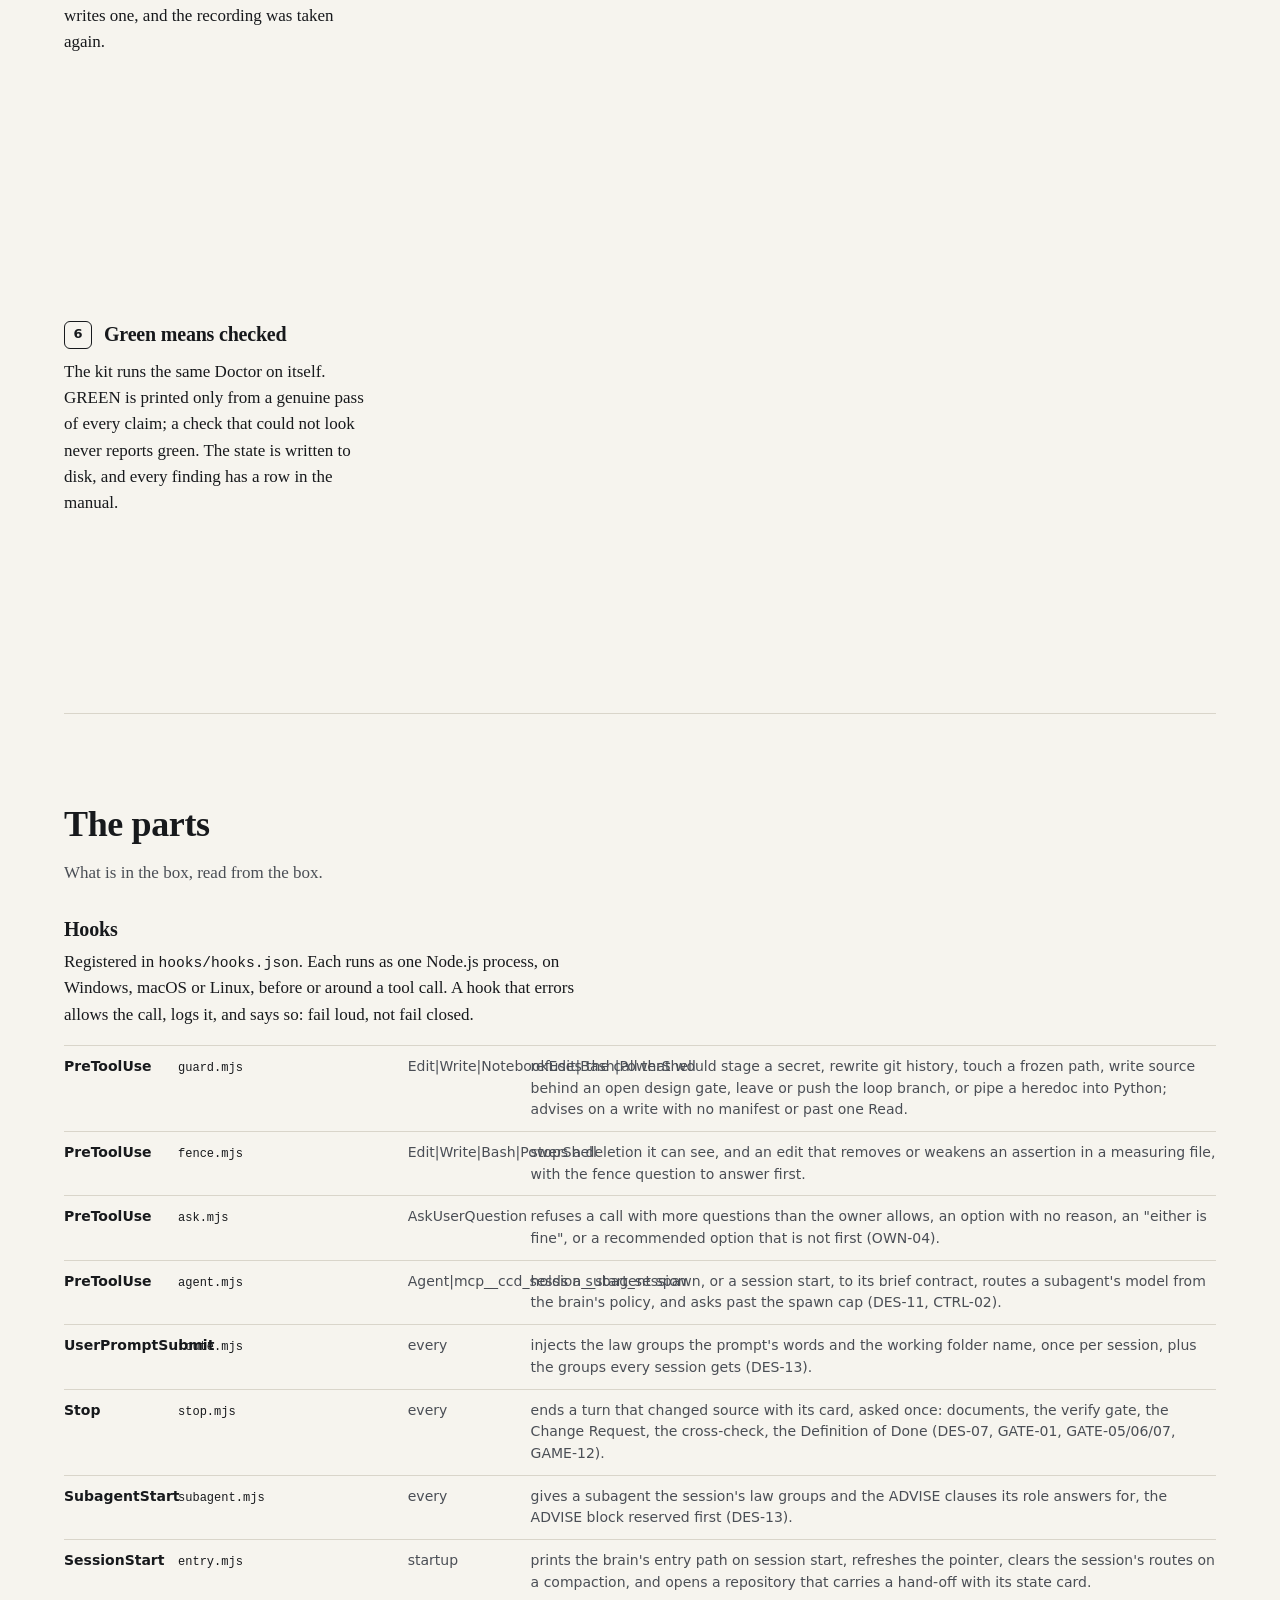
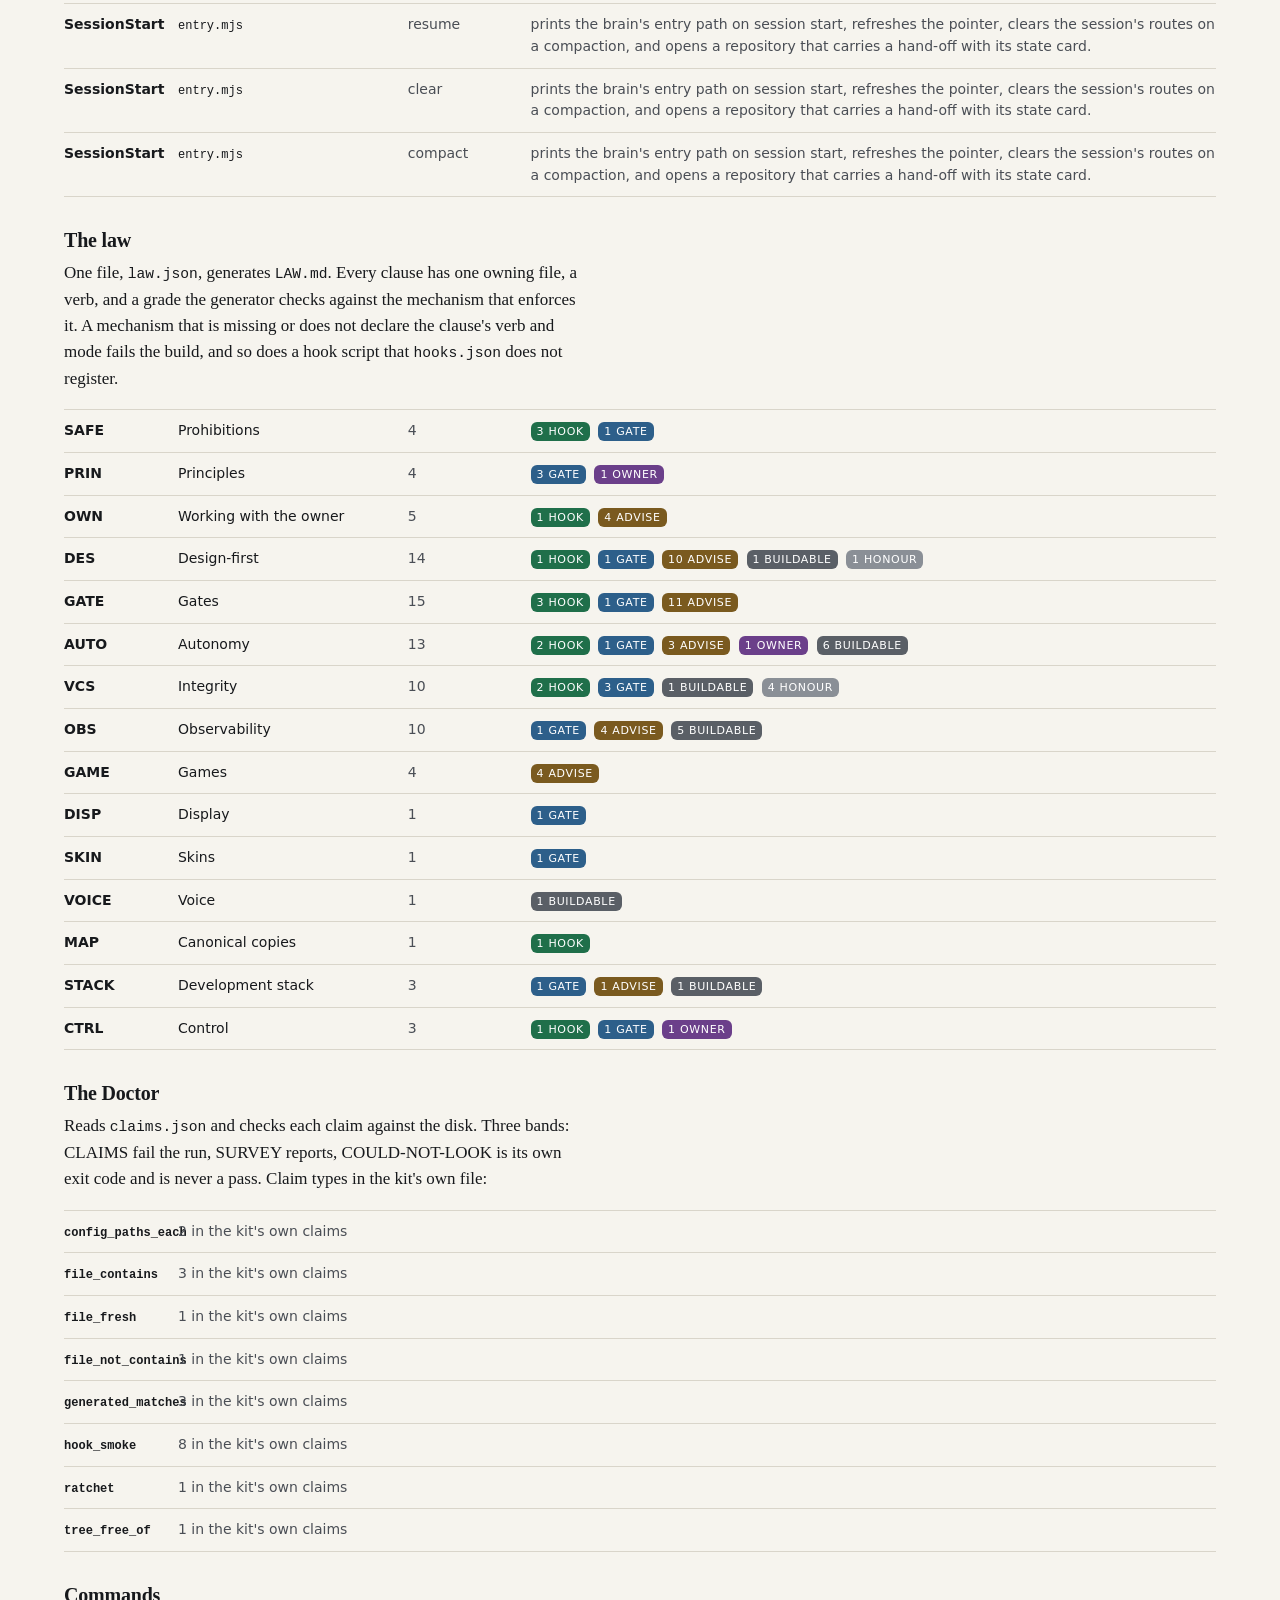
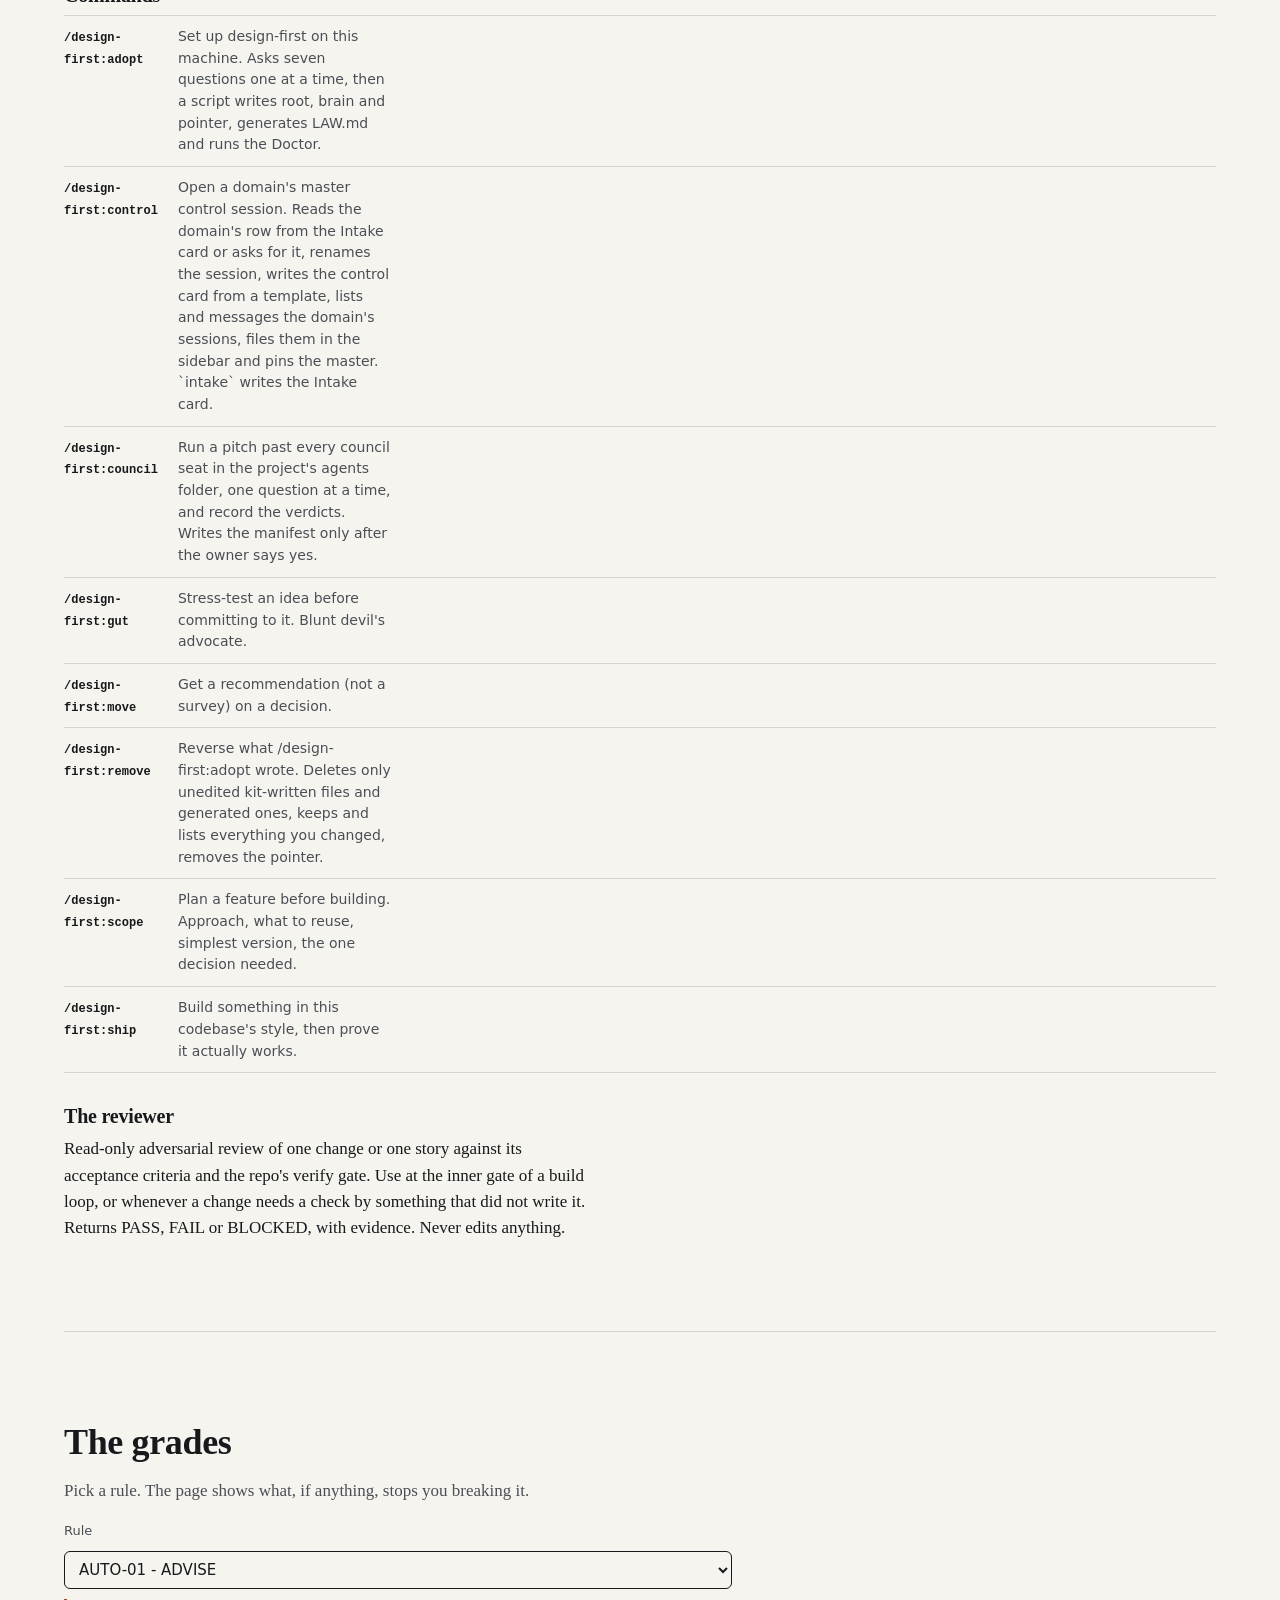
==== commit 9dcf58ac: "Release 0.2.12: a batch of independent questions in one call Co-Authored-By: Claude Fable 5.1 <norep" ====
--- a/docs/index.html
+++ b/docs/index.html
@@ -14,7 +14,7 @@
 
 <header class="top" data-chrome="identity_navigation">
   <a class="home" href="https://jordan-doerksen.github.io/">Home</a>
-  <span class="title"><b>design-first</b> <span class="ver">0.2.11</span></span>
+  <span class="title"><b>design-first</b> <span class="ver">0.2.12</span></span>
   <a class="repo" href="https://github.com/Jordan-Doerksen/design-first">Code</a>
 </header>
 
@@ -573,7 +573,7 @@
   <ul class="ix">
 <li><span class="ix-id">PreToolUse</span><span class="ix-name"><code>guard.mjs</code></span><span class="ix-n">Edit|Write|NotebookEdit|Bash|PowerShell</span><span class="ix-grades">refuses the call that would stage a secret, rewrite git history, touch a frozen path, write source behind an open design gate, leave or push the loop branch, or pipe a heredoc into Python; advises on a write with no manifest or past one Read.</span></li>
 <li><span class="ix-id">PreToolUse</span><span class="ix-name"><code>fence.mjs</code></span><span class="ix-n">Edit|Write|Bash|PowerShell</span><span class="ix-grades">stops a deletion it can see, and an edit that removes or weakens an assertion in a measuring file, with the fence question to answer first.</span></li>
-<li><span class="ix-id">PreToolUse</span><span class="ix-name"><code>ask.mjs</code></span><span class="ix-n">AskUserQuestion</span><span class="ix-grades">refuses a question with more than one part, an option with no reason, an &quot;either is fine&quot;, or a recommended option that is not first (OWN-04).</span></li>
+<li><span class="ix-id">PreToolUse</span><span class="ix-name"><code>ask.mjs</code></span><span class="ix-n">AskUserQuestion</span><span class="ix-grades">refuses a call with more questions than the owner allows, an option with no reason, an &quot;either is fine&quot;, or a recommended option that is not first (OWN-04).</span></li>
 <li><span class="ix-id">PreToolUse</span><span class="ix-name"><code>agent.mjs</code></span><span class="ix-n">Agent|mcp__ccd_session__start_session</span><span class="ix-grades">holds a subagent spawn, or a session start, to its brief contract, routes a subagent&#39;s model from the brain&#39;s policy, and asks past the spawn cap (DES-11, CTRL-02).</span></li>
 <li><span class="ix-id">UserPromptSubmit</span><span class="ix-name"><code>route.mjs</code></span><span class="ix-n">every</span><span class="ix-grades">injects the law groups the prompt&#39;s words and the working folder name, once per session, plus the groups every session gets (DES-13).</span></li>
 <li><span class="ix-id">Stop</span><span class="ix-name"><code>stop.mjs</code></span><span class="ix-n">every</span><span class="ix-grades">ends a turn that changed source with its card, asked once: documents, the verify gate, the Change Request, the cross-check, the Definition of Done (DES-07, GATE-01, GATE-05/06/07, GAME-12).</span></li>
@@ -804,7 +804,7 @@
 <tr id="OBS-08"><th scope="row"><a href="#OBS-08">OBS-08</a></th><td><span class="g g-buildable">BUILDABLE</span></td><td>Every runnable tool ships a logger and a manual with a symptom, meaning and fix table.</td><td class="mech">planned: DECISIONS.md#2.7</td></tr>
 <tr id="OBS-09"><th scope="row"><a href="#OBS-09">OBS-09</a></th><td><span class="g g-buildable">BUILDABLE</span></td><td>Every new game builds its debug watchdog before the first mechanic.</td><td class="mech">planned: DECISIONS.md#2.7</td></tr>
 <tr id="OBS-10"><th scope="row"><a href="#OBS-10">OBS-10</a></th><td><span class="g g-advise">ADVISE</span></td><td>A shipped tool logs to the per-user application data directory, never beside the executable.</td><td class="mech">hook: hooks/subagent.mjs#advise-by-role</td></tr>
-<tr id="OWN-04"><th scope="row"><a href="#OWN-04">OWN-04</a></th><td><span class="g g-hook">HOOK</span></td><td>Ask the owner one question at a time, as multiple choice, with the recommended option first; every option carries a reason to pick it, the recommendation says why it wins, no two options are offered as equally fine, and where the asking surface has no room for a reason the reason goes in the text above it.</td><td class="mech">hook: hooks/ask.mjs#ask-shape</td></tr>
+<tr id="OWN-04"><th scope="row"><a href="#OWN-04">OWN-04</a></th><td><span class="g g-hook">HOOK</span></td><td>Ask the owner one question at a time, or at most the number of independent questions the brain allows in one call, as multiple choice, with the recommended option first; every option carries a reason to pick it, the recommendation says why it wins, no two options are offered as equally fine, and where the asking surface has no room for a reason the reason goes in the text above it.</td><td class="mech">hook: hooks/ask.mjs#ask-shape</td></tr>
 <tr id="OWN-05"><th scope="row"><a href="#OWN-05">OWN-05</a></th><td><span class="g g-advise">ADVISE</span></td><td>Do not ask the owner an implementation question they have no way to answer; when one answer is defensible, choose it, record why, and make it a config value so it stays reversible.</td><td class="mech">hook: hooks/subagent.mjs#advise-by-role</td></tr>
 <tr id="OWN-06"><th scope="row"><a href="#OWN-06">OWN-06</a></th><td><span class="g g-advise">ADVISE</span></td><td>Deliver what was asked, then stop; offer an addition in one line and do not build it first.</td><td class="mech">hook: hooks/subagent.mjs#advise-by-role</td></tr>
 <tr id="OWN-07"><th scope="row"><a href="#OWN-07">OWN-07</a></th><td><span class="g g-advise">ADVISE</span></td><td>When the project has a UI, anything the operator must run is a button in the app, not a script on the disk.</td><td class="mech">hook: hooks/subagent.mjs#advise-by-role</td></tr>
@@ -835,7 +835,7 @@
       </tbody>
     </table>
   </details>
-  <script id="clause-data" type="application/json">[{"id":"AUTO-01","group":"AUTO","grade":"ADVISE","rule":"A design decision is the owner's and an execution decision is the agent's; if it is not clearly execution, it is design.","verb":"decide-scope","mech":"hook: hooks/subagent.mjs#advise-by-role"},{"id":"AUTO-02","group":"AUTO","grade":"BUILDABLE","rule":"The loop stops at a manifest change, new scope, taste, a Change Request, a push or merge, a delete or move, a design-gated project, any secret, or anything that weakens a check.","verb":"stop","mech":"planned: DECISIONS.md#2.8"},{"id":"AUTO-03","group":"AUTO","grade":"ADVISE","rule":"The unit of work is a story, not a chunk; the chunk stays the stop boundary.","verb":"size-work","mech":"hook: hooks/subagent.mjs#advise-by-role"},{"id":"AUTO-04","group":"AUTO","grade":"HOOK","rule":"Only the Reviewer's verdict writes the pass mark, never the Builder; a Builder that edits the ledger voids its own attempt.","verb":"write-passes","mech":"hook: hooks/guard.mjs#ledger"},{"id":"AUTO-05","group":"AUTO","grade":"GATE","rule":"The Reviewer is a separate agent with a read-only tool set, defined in the kit's reviewer agent file, not as a sentence.","verb":"define-reviewer","mech":"doctor-claim: KIT-REVIEWER-01"},{"id":"AUTO-06","group":"AUTO","grade":"ADVISE","rule":"Evidence means the command and its literal output, pasted; a model's claim that something passed is not evidence.","verb":"evidence","mech":"hook: hooks/subagent.mjs#advise-by-role"},{"id":"AUTO-07","group":"AUTO","grade":"BUILDABLE","rule":"A deterministic check sets the pass mark; a model verdict may only add a finding, never clear one.","verb":"verdict","mech":"planned: DECISIONS.md#2.8"},{"id":"AUTO-08","group":"AUTO","grade":"BUILDABLE","rule":"A green verify gate is the floor, not the proof; a green gate with no new probe covering this story's behaviour is a fail.","verb":"prove","mech":"planned: DECISIONS.md#2.8"},{"id":"AUTO-09","group":"AUTO","grade":"OWNER","rule":"Where a story is about feel, motion or appearance, a person is the gate, because a read-only reviewer cannot look at a screen.","verb":"judge-feel","mech":""},{"id":"AUTO-10","group":"AUTO","grade":"BUILDABLE","rule":"Each story starts a fresh context; state lives on the disk, not in the context, and a reset beats a compaction.","verb":"reset-context","mech":"planned: DECISIONS.md#2.8"},{"id":"AUTO-11","group":"AUTO","grade":"HOOK","rule":"The loop works on its own branch and never pushes and never merges.","verb":"push","mech":"hook: hooks/guard.mjs#loop-no-push"},{"id":"AUTO-12","group":"AUTO","grade":"BUILDABLE","rule":"No verify gate, no loop; nor on a design-gated project, a chunk with open questions, or a dirty tree.","verb":"start-loop","mech":"planned: DECISIONS.md#2.8"},{"id":"AUTO-13","group":"AUTO","grade":"BUILDABLE","rule":"The loop ends with a state card in HANDOFF.md and the exact push command for the owner.","verb":"hand-back","mech":"planned: DECISIONS.md#2.8"},{"id":"CTRL-01","group":"CTRL","grade":"OWNER","rule":"One control session per domain and one intake above them, each started from a fresh chat and never from another domain's session; a work session starts from its master, never from a loose chat, and reports to it at turn end.","verb":"control","mech":""},{"id":"CTRL-02","group":"CTRL","grade":"HOOK","rule":"Every brief, for a subagent or for a session, names what it reports to and in what shape; a brief that does not is refused.","verb":"report-to","mech":"hook: hooks/agent.mjs#agent-brief"},{"id":"CTRL-03","group":"CTRL","grade":"GATE","rule":"Every control card lives in the brain's control folder, exists at its path and names its master.","verb":"keep-card","mech":"doctor-claim: KIT-CONTROL-01"},{"id":"DES-01","group":"DES","grade":"BUILDABLE","rule":"Interview, then the decisions manifest, then the architecture map, then build in chunks, then cross-check; every project, no exceptions.","verb":"design","mech":"planned: DECISIONS.md#2.7"},{"id":"DES-02","group":"DES","grade":"ADVISE","rule":"A subsystem is not coded until its foundational decisions are locked in the manifest; a later change is a Change Request, never drift.","verb":"lock","mech":"hook: hooks/guard.mjs#no-manifest"},{"id":"DES-03","group":"DES","grade":"ADVISE","rule":"Split by subject, never by size: a part leaves its file when it is independent and separately tunable, or when a real change finds a subject that falls out; a split-off file names what it uses, and a tiny helper stays inline.","verb":"split","mech":"hook: hooks/guard.mjs#file-size"},{"id":"DES-04","group":"DES","grade":"ADVISE","rule":"Every tunable value lives in a config file, never in logic; changing behaviour never requires changing code.","verb":"configure","mech":"hook: hooks/subagent.mjs#advise-by-role"},{"id":"DES-05","group":"DES","grade":"ADVISE","rule":"Build the smallest slice that works, then show the owner; never over-engineer the slice and never skip the design.","verb":"slice","mech":"hook: hooks/subagent.mjs#advise-by-role"},{"id":"DES-06","group":"DES","grade":"ADVISE","rule":"During a chunk, edit only that chunk's files; no unrelated refactor.","verb":"scope-edit","mech":"hook: hooks/subagent.mjs#advise-by-role"},{"id":"DES-07","group":"DES","grade":"ADVISE","rule":"Documents are co-equal artifacts, updated before the work is called done; document debt is technical debt.","verb":"document","mech":"hook: hooks/stop.mjs#stop-done"},{"id":"DES-08","group":"DES","grade":"ADVISE","rule":"Every workaround carries an inline note saying what failed and why this is the fix, because an unexplained correction gets cleaned up and the defect returns.","verb":"annotate","mech":"hook: hooks/subagent.mjs#advise-by-role"},{"id":"DES-09","group":"DES","grade":"HONOUR","rule":"Every repository carries its line-ending attributes file in its first commit; the bytes belong to the repository, not to a machine setting.","verb":"pin-bytes","mech":""},{"id":"DES-10","group":"DES","grade":"GATE","rule":"Install with the fail-on-drift verb, never the resolve-fresh verb, and pin the toolchain as well as the dependencies.","verb":"install","mech":"permission-rule: templates/root-settings.json#permissions.ask"},{"id":"DES-11","group":"DES","grade":"HOOK","rule":"A subagent starts only with a brief that names the goal, the files or area, the done-check and what is ruled out; its model follows the brain's role table unless the call names one; more spawns than the cap in one turn ask the owner.","verb":"parallelise","mech":"hook: hooks/agent.mjs#agent-brief"},{"id":"DES-12","group":"DES","grade":"ADVISE","rule":"Match the task to an installed skill before building from an empty start, by reading the installed skills directory itself rather than a list in a law file.","verb":"match-skill","mech":"hook: hooks/route.mjs#skills"},{"id":"DES-13","group":"DES","grade":"ADVISE","rule":"A session is handed the law for its task by route: the generated index rows for each matched group, once per session, with the owning file named; the full rule set is never loaded at start.","verb":"route-law","mech":"hook: hooks/route.mjs#route-law"},{"id":"DES-14","group":"DES","grade":"ADVISE","rule":"A session on any repository that carries a hand-off opens with a state card, and the hand-off ends with the opening prompt for the next session.","verb":"open-session","mech":"hook: hooks/entry.mjs#state-card"},{"id":"DISP-07","group":"DISP","grade":"GATE","rule":"A change that makes a claim ships the thing that measures the claim in the same commit, the build prints it, the drawing and the check read the same function, and a figure that cannot be regenerated does not ship.","verb":"measure-claim","mech":"doctor-claim: KIT-DOCS-01"},{"id":"GAME-11","group":"GAME","grade":"ADVISE","rule":"State the hat you wear and wear one at a time; the Programmer hat stays locked until an owner-approved spec exists.","verb":"wear-hat","mech":"hook: hooks/subagent.mjs#advise-by-role"},{"id":"GAME-12","group":"GAME","grade":"ADVISE","rule":"The inner gate runs after every small verifiable change (verify, stop, show what changed and what it proves, wait), the outer gate runs at every chunk boundary, and only a trivial, reversible, owner-requested single-file edit is exempt.","verb":"gate-change","mech":"hook: hooks/stop.mjs#stop-done"},{"id":"GAME-13","group":"GAME","grade":"ADVISE","rule":"A session on a game repository opens with a state card built from the repository's documents, never from memory, and a disagreement with the real state is raised before any work.","verb":"open-session","mech":"hook: hooks/entry.mjs#state-card"},{"id":"GAME-14","group":"GAME","grade":"ADVISE","rule":"Cite the pattern or do not claim one; a pattern the cited reference does not contain is labelled as from memory, not from the reference.","verb":"cite","mech":"hook: hooks/subagent.mjs#advise-by-role"},{"id":"GATE-01","group":"GATE","grade":"ADVISE","rule":"Every requested addition gets the four-verdict pass of approve, redact, add and flavour, however detailed the prompt; a long request is a strong opening position, not a spec.","verb":"interview","mech":"hook: hooks/stop.mjs#interview"},{"id":"GATE-02","group":"GATE","grade":"ADVISE","rule":"Silence is not approval; full approval with nothing to cut is said out loud.","verb":"confirm","mech":"hook: hooks/subagent.mjs#advise-by-role"},{"id":"GATE-03","group":"GATE","grade":"GATE","rule":"A new third-party package is an owner decision, never an addition the agent makes itself; name it exactly and wait.","verb":"add-package","mech":"permission-rule: templates/root-settings.json#permissions.ask"},{"id":"GATE-04","group":"GATE","grade":"ADVISE","rule":"The Programmer hat unlocks only after the interview pass is complete.","verb":"unlock","mech":"hook: hooks/guard.mjs#no-manifest"},{"id":"GATE-05","group":"GATE","grade":"ADVISE","rule":"After each chunk, run the cross-check against the manifest, the architecture and the core goal.","verb":"cross-check","mech":"hook: hooks/stop.mjs#stop-done"},{"id":"GATE-06","group":"GATE","grade":"ADVISE","rule":"Any change to design, behaviour, config, risk, execution, data flow or dependencies needs a Change Request, and an approved one updates the Change Log.","verb":"change","mech":"hook: hooks/stop.mjs#stop-done"},{"id":"GATE-07","group":"GATE","grade":"ADVISE","rule":"Code that runs is not done; done is the Definition of Done checklist in the owning file.","verb":"finish","mech":"hook: hooks/stop.mjs#stop-done"},{"id":"GATE-08","group":"GATE","grade":"HOOK","rule":"Work where a wrong output costs money, safety or a person's trust gets an adversarial gap review of the spec and the manifest before the repository exists.","verb":"gap-review","mech":"hook: hooks/guard.mjs#design-gate"},{"id":"GATE-09","group":"GATE","grade":"HOOK","rule":"The gate is cleared when every finding is resolved or recorded, never because the review returned nothing; a review that finds nothing is a failed review.","verb":"clear-gate","mech":"hook: hooks/guard.mjs#design-gate"},{"id":"GATE-10","group":"GATE","grade":"ADVISE","rule":"When a tool fails later, check the spec first; a failure the spec did not predict is a spec failure, not only a code failure.","verb":"diagnose","mech":"hook: hooks/subagent.mjs#advise-by-role"},{"id":"GATE-11","group":"GATE","grade":"HOOK","rule":"An edit that removes or neuters an assertion in a measuring file is stopped or questioned; fix the code, not the measure.","verb":"weaken-assertion","mech":"hook: hooks/fence.mjs#goodhart-paren"},{"id":"GATE-12","group":"GATE","grade":"ADVISE","rule":"Before removing anything you did not put there, answer the fence question: what it prevents, what breaks, and what evidence you checked.","verb":"delete","mech":"hook: hooks/fence.mjs#fence-net-deletion"},{"id":"GATE-13","group":"GATE","grade":"ADVISE","rule":"Before you remove, automate or simplify a thing, list its full function, not only its named one.","verb":"simplify","mech":"hook: hooks/fence.mjs#fence-net-deletion"},{"id":"GATE-14","group":"GATE","grade":"ADVISE","rule":"A decision about appearance, motion or feel is asked only after more than one real option is rendered side by side on one page; the question that follows is one question, with the recommended option first.","verb":"taste","mech":"hook: hooks/subagent.mjs#advise-by-role"},{"id":"GATE-15","group":"GATE","grade":"ADVISE","rule":"The interview is a design tree worked by frontier: the next question is one whose prerequisites are settled, facts about the environment are the agent's job to find and never the owner's to supply, and the pass ends only when no branch is left silently assumed.","verb":"frontier","mech":"hook: hooks/subagent.mjs#advise-by-role"},{"id":"MAP-01","group":"MAP","grade":"HOOK","rule":"Before editing anything that has versions, confirm the canonical copy; do not trust an inventory written inside another file.","verb":"confirm-canonical","mech":"hook: hooks/guard.mjs#frozen-path"},{"id":"OBS-01","group":"OBS","grade":"BUILDABLE","rule":"Every program ships structured, persisted logs; a silent failure is a defect even when the program runs.","verb":"log","mech":"planned: DECISIONS.md#2.7"},{"id":"OBS-02","group":"OBS","grade":"ADVISE","rule":"Logs carry the same keys in every language, and severity is a number on the OpenTelemetry model, not a house spelling.","verb":"shape-log","mech":"hook: hooks/subagent.mjs#advise-by-role"},{"id":"OBS-03","group":"OBS","grade":"ADVISE","rule":"Log the negative space: the critical lines say what did not happen.","verb":"log-negative","mech":"hook: hooks/subagent.mjs#advise-by-role"},{"id":"OBS-04","group":"OBS","grade":"BUILDABLE","rule":"Never hide an error: no swallowed exception, no unreachable handler, no unlogged external failure.","verb":"handle-error","mech":"planned: DECISIONS.md#2.7"},{"id":"OBS-05","group":"OBS","grade":"BUILDABLE","rule":"Install the process-level crash trap in every program, because a panic or a segfault kills the process before any handler you wrote runs.","verb":"trap-crash","mech":"planned: DECISIONS.md#2.7"},{"id":"OBS-06","group":"OBS","grade":"ADVISE","rule":"Every check returns a code and a reason on the Nagios contract, UNKNOWN wins aggregation, and a panel renders OK only from a genuine OK.","verb":"aggregate","mech":"hook: hooks/subagent.mjs#advise-by-role"},{"id":"OBS-07","group":"OBS","grade":"GATE","rule":"Show nothing rather than something false, and absent is not zero; a check that could not look never reports green.","verb":"report-green","mech":"tool: tools/doctor/report.mjs#could-not-look"},{"id":"OBS-08","group":"OBS","grade":"BUILDABLE","rule":"Every runnable tool ships a logger and a manual with a symptom, meaning and fix table.","verb":"ship-manual","mech":"planned: DECISIONS.md#2.7"},{"id":"OBS-09","group":"OBS","grade":"BUILDABLE","rule":"Every new game builds its debug watchdog before the first mechanic.","verb":"build-watchdog","mech":"planned: DECISIONS.md#2.7"},{"id":"OBS-10","group":"OBS","grade":"ADVISE","rule":"A shipped tool logs to the per-user application data directory, never beside the executable.","verb":"locate-log","mech":"hook: hooks/subagent.mjs#advise-by-role"},{"id":"OWN-04","group":"OWN","grade":"HOOK","rule":"Ask the owner one question at a time, as multiple choice, with the recommended option first; every option carries a reason to pick it, the recommendation says why it wins, no two options are offered as equally fine, and where the asking surface has no room for a reason the reason goes in the text above it.","verb":"ask","mech":"hook: hooks/ask.mjs#ask-shape"},{"id":"OWN-05","group":"OWN","grade":"ADVISE","rule":"Do not ask the owner an implementation question they have no way to answer; when one answer is defensible, choose it, record why, and make it a config value so it stays reversible.","verb":"decide","mech":"hook: hooks/subagent.mjs#advise-by-role"},{"id":"OWN-06","group":"OWN","grade":"ADVISE","rule":"Deliver what was asked, then stop; offer an addition in one line and do not build it first.","verb":"deliver","mech":"hook: hooks/subagent.mjs#advise-by-role"},{"id":"OWN-07","group":"OWN","grade":"ADVISE","rule":"When the project has a UI, anything the operator must run is a button in the app, not a script on the disk.","verb":"expose-action","mech":"hook: hooks/subagent.mjs#advise-by-role"},{"id":"OWN-10","group":"OWN","grade":"ADVISE","rule":"Never assume the best way: rank each decision low, medium or high and state the rank; a low one is acted on, a medium one gets a quick research pass first, a high one gets serious recon, and a case study supplements research but never replaces it.","verb":"rank","mech":"hook: hooks/route.mjs#always-route"},{"id":"PRIN-01","group":"PRIN","grade":"OWNER","rule":"Context economy comes before every other rule: every decision about files, folders and config reduces what an agent must read before it can change something safely.","verb":"reduce-context","mech":""},{"id":"PRIN-03","group":"PRIN","grade":"GATE","rule":"A fact about the disk is generated, never typed; if it can be derived, derive it.","verb":"generate","mech":"doctor-claim: KIT-LAW-01"},{"id":"PRIN-04","group":"PRIN","grade":"GATE","rule":"The next misbehaviour produces a mechanism, not a paragraph; writing the rule harder is the reflex that made adherence worse.","verb":"mechanise","mech":"doctor-claim: KIT-RATCHET-01"},{"id":"PRIN-05","group":"PRIN","grade":"GATE","rule":"One subject, one file; a rule stated in two places will disagree in two places.","verb":"state-once","mech":"tool: tools/law/build-law.mjs#state-once"},{"id":"SAFE-01","group":"SAFE","grade":"HOOK","rule":"Secrets live in an ignored secrets file and never enter a commit; a leaked token is rotated first and removed second.","verb":"stage","mech":"hook: hooks/guard.mjs#stage-secret"},{"id":"SAFE-04","group":"SAFE","grade":"GATE","rule":"Show nothing rather than something false: a blank panel beats a wrong number, anything unverified is labelled, and absent is not zero.","verb":"report-green","mech":"tool: tools/doctor/report.mjs#could-not-look"},{"id":"SAFE-06","group":"SAFE","grade":"HOOK","rule":"Never tidy, commit, reset or consolidate a dirty or untracked tree on your own initiative; some are dirty on purpose to protect something that works.","verb":"tidy","mech":"hook: hooks/guard.mjs#dirty-tree"},{"id":"SAFE-09","group":"SAFE","grade":"HOOK","rule":"A retired but load-bearing folder is never deleted, moved or archived while a live consumer still reads it.","verb":"edit-frozen","mech":"hook: hooks/guard.mjs#frozen-path"},{"id":"SKIN-07","group":"SKIN","grade":"GATE","rule":"Never snapshot a count from any external corpus into a law; read the catalogue for the current corpus, because a number quoted in a law goes stale silently.","verb":"snapshot-count","mech":"tool: tools/law/build-law.mjs#no-count"},{"id":"STACK-01","group":"STACK","grade":"GATE","rule":"Every repository's architecture map carries a Stack section that names each runtime it needs, its version pin, its lockfile and its install verb; a runtime the section does not name is a Change Request.","verb":"record-stack","mech":"doctor-claim: KIT-STACK-01"},{"id":"STACK-02","group":"STACK","grade":"BUILDABLE","rule":"A runtime's version pin and its lockfile are files at the repository root that the Doctor reads, never a line in prose.","verb":"pin-stack","mech":"planned: DECISIONS.md#CR-2026-10-19-STACK"},{"id":"STACK-03","group":"STACK","grade":"ADVISE","rule":"A new repository takes its stack from the brain's default table for its kind, and a departure is a decision in the manifest with its reason.","verb":"pick-stack","mech":"hook: hooks/subagent.mjs#advise-by-role"},{"id":"VCS-01","group":"VCS","grade":"HONOUR","rule":"Every repository has a remote you own.","verb":"remote","mech":""},{"id":"VCS-02","group":"VCS","grade":"HONOUR","rule":"A remote you do not own is not a backup, and is reported as a different failure from having none.","verb":"report-remote","mech":""},{"id":"VCS-04","group":"VCS","grade":"HONOUR","rule":"Committed is not backed up; pushed is.","verb":"back-up","mech":""},{"id":"VCS-06","group":"VCS","grade":"GATE","rule":"A backup is not a backup until it is proven by a logged restore drill.","verb":"restore","mech":"doctor-claim: KIT-RESTORE-01"},{"id":"VCS-07","group":"VCS","grade":"HOOK","rule":"No secret in a tracked file; a deliberate exception is registered, never silent.","verb":"track","mech":"hook: hooks/guard.mjs#stage-secret"},{"id":"VCS-12","group":"VCS","grade":"GATE","rule":"A retired but load-bearing folder gets a tombstone naming its status, its remaining consumers, and who may remove it.","verb":"tombstone","mech":"doctor-claim: KIT-TOMBSTONE-01"},{"id":"VCS-14","group":"VCS","grade":"HOOK","rule":"A frozen reference stays byte-clean; a dirty frozen tree is a failure.","verb":"edit-frozen","mech":"hook: hooks/guard.mjs#frozen-path"},{"id":"VCS-15","group":"VCS","grade":"GATE","rule":"A claim about the state of the disk is generated, never typed.","verb":"generate","mech":"doctor-claim: KIT-LAW-01"},{"id":"VCS-22","group":"VCS","grade":"HONOUR","rule":"A shallow clone cannot be backed up and the standard integrity check cannot see it; unshallow it before trusting it.","verb":"unshallow","mech":""},{"id":"VCS-23","group":"VCS","grade":"BUILDABLE","rule":"When a law file states a fact about the disk, it gets a claim in the same commit.","verb":"claim","mech":"planned: DECISIONS.md#2.7"},{"id":"VOICE-05","group":"VOICE","grade":"BUILDABLE","rule":"Commit messages are short, present tense and specific; the house writing standard governs the rest but not tense, so tense is specified in the owning file.","verb":"write-commit","mech":"planned: DECISIONS.md#2.7"}]</script>
+  <script id="clause-data" type="application/json">[{"id":"AUTO-01","group":"AUTO","grade":"ADVISE","rule":"A design decision is the owner's and an execution decision is the agent's; if it is not clearly execution, it is design.","verb":"decide-scope","mech":"hook: hooks/subagent.mjs#advise-by-role"},{"id":"AUTO-02","group":"AUTO","grade":"BUILDABLE","rule":"The loop stops at a manifest change, new scope, taste, a Change Request, a push or merge, a delete or move, a design-gated project, any secret, or anything that weakens a check.","verb":"stop","mech":"planned: DECISIONS.md#2.8"},{"id":"AUTO-03","group":"AUTO","grade":"ADVISE","rule":"The unit of work is a story, not a chunk; the chunk stays the stop boundary.","verb":"size-work","mech":"hook: hooks/subagent.mjs#advise-by-role"},{"id":"AUTO-04","group":"AUTO","grade":"HOOK","rule":"Only the Reviewer's verdict writes the pass mark, never the Builder; a Builder that edits the ledger voids its own attempt.","verb":"write-passes","mech":"hook: hooks/guard.mjs#ledger"},{"id":"AUTO-05","group":"AUTO","grade":"GATE","rule":"The Reviewer is a separate agent with a read-only tool set, defined in the kit's reviewer agent file, not as a sentence.","verb":"define-reviewer","mech":"doctor-claim: KIT-REVIEWER-01"},{"id":"AUTO-06","group":"AUTO","grade":"ADVISE","rule":"Evidence means the command and its literal output, pasted; a model's claim that something passed is not evidence.","verb":"evidence","mech":"hook: hooks/subagent.mjs#advise-by-role"},{"id":"AUTO-07","group":"AUTO","grade":"BUILDABLE","rule":"A deterministic check sets the pass mark; a model verdict may only add a finding, never clear one.","verb":"verdict","mech":"planned: DECISIONS.md#2.8"},{"id":"AUTO-08","group":"AUTO","grade":"BUILDABLE","rule":"A green verify gate is the floor, not the proof; a green gate with no new probe covering this story's behaviour is a fail.","verb":"prove","mech":"planned: DECISIONS.md#2.8"},{"id":"AUTO-09","group":"AUTO","grade":"OWNER","rule":"Where a story is about feel, motion or appearance, a person is the gate, because a read-only reviewer cannot look at a screen.","verb":"judge-feel","mech":""},{"id":"AUTO-10","group":"AUTO","grade":"BUILDABLE","rule":"Each story starts a fresh context; state lives on the disk, not in the context, and a reset beats a compaction.","verb":"reset-context","mech":"planned: DECISIONS.md#2.8"},{"id":"AUTO-11","group":"AUTO","grade":"HOOK","rule":"The loop works on its own branch and never pushes and never merges.","verb":"push","mech":"hook: hooks/guard.mjs#loop-no-push"},{"id":"AUTO-12","group":"AUTO","grade":"BUILDABLE","rule":"No verify gate, no loop; nor on a design-gated project, a chunk with open questions, or a dirty tree.","verb":"start-loop","mech":"planned: DECISIONS.md#2.8"},{"id":"AUTO-13","group":"AUTO","grade":"BUILDABLE","rule":"The loop ends with a state card in HANDOFF.md and the exact push command for the owner.","verb":"hand-back","mech":"planned: DECISIONS.md#2.8"},{"id":"CTRL-01","group":"CTRL","grade":"OWNER","rule":"One control session per domain and one intake above them, each started from a fresh chat and never from another domain's session; a work session starts from its master, never from a loose chat, and reports to it at turn end.","verb":"control","mech":""},{"id":"CTRL-02","group":"CTRL","grade":"HOOK","rule":"Every brief, for a subagent or for a session, names what it reports to and in what shape; a brief that does not is refused.","verb":"report-to","mech":"hook: hooks/agent.mjs#agent-brief"},{"id":"CTRL-03","group":"CTRL","grade":"GATE","rule":"Every control card lives in the brain's control folder, exists at its path and names its master.","verb":"keep-card","mech":"doctor-claim: KIT-CONTROL-01"},{"id":"DES-01","group":"DES","grade":"BUILDABLE","rule":"Interview, then the decisions manifest, then the architecture map, then build in chunks, then cross-check; every project, no exceptions.","verb":"design","mech":"planned: DECISIONS.md#2.7"},{"id":"DES-02","group":"DES","grade":"ADVISE","rule":"A subsystem is not coded until its foundational decisions are locked in the manifest; a later change is a Change Request, never drift.","verb":"lock","mech":"hook: hooks/guard.mjs#no-manifest"},{"id":"DES-03","group":"DES","grade":"ADVISE","rule":"Split by subject, never by size: a part leaves its file when it is independent and separately tunable, or when a real change finds a subject that falls out; a split-off file names what it uses, and a tiny helper stays inline.","verb":"split","mech":"hook: hooks/guard.mjs#file-size"},{"id":"DES-04","group":"DES","grade":"ADVISE","rule":"Every tunable value lives in a config file, never in logic; changing behaviour never requires changing code.","verb":"configure","mech":"hook: hooks/subagent.mjs#advise-by-role"},{"id":"DES-05","group":"DES","grade":"ADVISE","rule":"Build the smallest slice that works, then show the owner; never over-engineer the slice and never skip the design.","verb":"slice","mech":"hook: hooks/subagent.mjs#advise-by-role"},{"id":"DES-06","group":"DES","grade":"ADVISE","rule":"During a chunk, edit only that chunk's files; no unrelated refactor.","verb":"scope-edit","mech":"hook: hooks/subagent.mjs#advise-by-role"},{"id":"DES-07","group":"DES","grade":"ADVISE","rule":"Documents are co-equal artifacts, updated before the work is called done; document debt is technical debt.","verb":"document","mech":"hook: hooks/stop.mjs#stop-done"},{"id":"DES-08","group":"DES","grade":"ADVISE","rule":"Every workaround carries an inline note saying what failed and why this is the fix, because an unexplained correction gets cleaned up and the defect returns.","verb":"annotate","mech":"hook: hooks/subagent.mjs#advise-by-role"},{"id":"DES-09","group":"DES","grade":"HONOUR","rule":"Every repository carries its line-ending attributes file in its first commit; the bytes belong to the repository, not to a machine setting.","verb":"pin-bytes","mech":""},{"id":"DES-10","group":"DES","grade":"GATE","rule":"Install with the fail-on-drift verb, never the resolve-fresh verb, and pin the toolchain as well as the dependencies.","verb":"install","mech":"permission-rule: templates/root-settings.json#permissions.ask"},{"id":"DES-11","group":"DES","grade":"HOOK","rule":"A subagent starts only with a brief that names the goal, the files or area, the done-check and what is ruled out; its model follows the brain's role table unless the call names one; more spawns than the cap in one turn ask the owner.","verb":"parallelise","mech":"hook: hooks/agent.mjs#agent-brief"},{"id":"DES-12","group":"DES","grade":"ADVISE","rule":"Match the task to an installed skill before building from an empty start, by reading the installed skills directory itself rather than a list in a law file.","verb":"match-skill","mech":"hook: hooks/route.mjs#skills"},{"id":"DES-13","group":"DES","grade":"ADVISE","rule":"A session is handed the law for its task by route: the generated index rows for each matched group, once per session, with the owning file named; the full rule set is never loaded at start.","verb":"route-law","mech":"hook: hooks/route.mjs#route-law"},{"id":"DES-14","group":"DES","grade":"ADVISE","rule":"A session on any repository that carries a hand-off opens with a state card, and the hand-off ends with the opening prompt for the next session.","verb":"open-session","mech":"hook: hooks/entry.mjs#state-card"},{"id":"DISP-07","group":"DISP","grade":"GATE","rule":"A change that makes a claim ships the thing that measures the claim in the same commit, the build prints it, the drawing and the check read the same function, and a figure that cannot be regenerated does not ship.","verb":"measure-claim","mech":"doctor-claim: KIT-DOCS-01"},{"id":"GAME-11","group":"GAME","grade":"ADVISE","rule":"State the hat you wear and wear one at a time; the Programmer hat stays locked until an owner-approved spec exists.","verb":"wear-hat","mech":"hook: hooks/subagent.mjs#advise-by-role"},{"id":"GAME-12","group":"GAME","grade":"ADVISE","rule":"The inner gate runs after every small verifiable change (verify, stop, show what changed and what it proves, wait), the outer gate runs at every chunk boundary, and only a trivial, reversible, owner-requested single-file edit is exempt.","verb":"gate-change","mech":"hook: hooks/stop.mjs#stop-done"},{"id":"GAME-13","group":"GAME","grade":"ADVISE","rule":"A session on a game repository opens with a state card built from the repository's documents, never from memory, and a disagreement with the real state is raised before any work.","verb":"open-session","mech":"hook: hooks/entry.mjs#state-card"},{"id":"GAME-14","group":"GAME","grade":"ADVISE","rule":"Cite the pattern or do not claim one; a pattern the cited reference does not contain is labelled as from memory, not from the reference.","verb":"cite","mech":"hook: hooks/subagent.mjs#advise-by-role"},{"id":"GATE-01","group":"GATE","grade":"ADVISE","rule":"Every requested addition gets the four-verdict pass of approve, redact, add and flavour, however detailed the prompt; a long request is a strong opening position, not a spec.","verb":"interview","mech":"hook: hooks/stop.mjs#interview"},{"id":"GATE-02","group":"GATE","grade":"ADVISE","rule":"Silence is not approval; full approval with nothing to cut is said out loud.","verb":"confirm","mech":"hook: hooks/subagent.mjs#advise-by-role"},{"id":"GATE-03","group":"GATE","grade":"GATE","rule":"A new third-party package is an owner decision, never an addition the agent makes itself; name it exactly and wait.","verb":"add-package","mech":"permission-rule: templates/root-settings.json#permissions.ask"},{"id":"GATE-04","group":"GATE","grade":"ADVISE","rule":"The Programmer hat unlocks only after the interview pass is complete.","verb":"unlock","mech":"hook: hooks/guard.mjs#no-manifest"},{"id":"GATE-05","group":"GATE","grade":"ADVISE","rule":"After each chunk, run the cross-check against the manifest, the architecture and the core goal.","verb":"cross-check","mech":"hook: hooks/stop.mjs#stop-done"},{"id":"GATE-06","group":"GATE","grade":"ADVISE","rule":"Any change to design, behaviour, config, risk, execution, data flow or dependencies needs a Change Request, and an approved one updates the Change Log.","verb":"change","mech":"hook: hooks/stop.mjs#stop-done"},{"id":"GATE-07","group":"GATE","grade":"ADVISE","rule":"Code that runs is not done; done is the Definition of Done checklist in the owning file.","verb":"finish","mech":"hook: hooks/stop.mjs#stop-done"},{"id":"GATE-08","group":"GATE","grade":"HOOK","rule":"Work where a wrong output costs money, safety or a person's trust gets an adversarial gap review of the spec and the manifest before the repository exists.","verb":"gap-review","mech":"hook: hooks/guard.mjs#design-gate"},{"id":"GATE-09","group":"GATE","grade":"HOOK","rule":"The gate is cleared when every finding is resolved or recorded, never because the review returned nothing; a review that finds nothing is a failed review.","verb":"clear-gate","mech":"hook: hooks/guard.mjs#design-gate"},{"id":"GATE-10","group":"GATE","grade":"ADVISE","rule":"When a tool fails later, check the spec first; a failure the spec did not predict is a spec failure, not only a code failure.","verb":"diagnose","mech":"hook: hooks/subagent.mjs#advise-by-role"},{"id":"GATE-11","group":"GATE","grade":"HOOK","rule":"An edit that removes or neuters an assertion in a measuring file is stopped or questioned; fix the code, not the measure.","verb":"weaken-assertion","mech":"hook: hooks/fence.mjs#goodhart-paren"},{"id":"GATE-12","group":"GATE","grade":"ADVISE","rule":"Before removing anything you did not put there, answer the fence question: what it prevents, what breaks, and what evidence you checked.","verb":"delete","mech":"hook: hooks/fence.mjs#fence-net-deletion"},{"id":"GATE-13","group":"GATE","grade":"ADVISE","rule":"Before you remove, automate or simplify a thing, list its full function, not only its named one.","verb":"simplify","mech":"hook: hooks/fence.mjs#fence-net-deletion"},{"id":"GATE-14","group":"GATE","grade":"ADVISE","rule":"A decision about appearance, motion or feel is asked only after more than one real option is rendered side by side on one page; the question that follows is one question, with the recommended option first.","verb":"taste","mech":"hook: hooks/subagent.mjs#advise-by-role"},{"id":"GATE-15","group":"GATE","grade":"ADVISE","rule":"The interview is a design tree worked by frontier: the next question is one whose prerequisites are settled, facts about the environment are the agent's job to find and never the owner's to supply, and the pass ends only when no branch is left silently assumed.","verb":"frontier","mech":"hook: hooks/subagent.mjs#advise-by-role"},{"id":"MAP-01","group":"MAP","grade":"HOOK","rule":"Before editing anything that has versions, confirm the canonical copy; do not trust an inventory written inside another file.","verb":"confirm-canonical","mech":"hook: hooks/guard.mjs#frozen-path"},{"id":"OBS-01","group":"OBS","grade":"BUILDABLE","rule":"Every program ships structured, persisted logs; a silent failure is a defect even when the program runs.","verb":"log","mech":"planned: DECISIONS.md#2.7"},{"id":"OBS-02","group":"OBS","grade":"ADVISE","rule":"Logs carry the same keys in every language, and severity is a number on the OpenTelemetry model, not a house spelling.","verb":"shape-log","mech":"hook: hooks/subagent.mjs#advise-by-role"},{"id":"OBS-03","group":"OBS","grade":"ADVISE","rule":"Log the negative space: the critical lines say what did not happen.","verb":"log-negative","mech":"hook: hooks/subagent.mjs#advise-by-role"},{"id":"OBS-04","group":"OBS","grade":"BUILDABLE","rule":"Never hide an error: no swallowed exception, no unreachable handler, no unlogged external failure.","verb":"handle-error","mech":"planned: DECISIONS.md#2.7"},{"id":"OBS-05","group":"OBS","grade":"BUILDABLE","rule":"Install the process-level crash trap in every program, because a panic or a segfault kills the process before any handler you wrote runs.","verb":"trap-crash","mech":"planned: DECISIONS.md#2.7"},{"id":"OBS-06","group":"OBS","grade":"ADVISE","rule":"Every check returns a code and a reason on the Nagios contract, UNKNOWN wins aggregation, and a panel renders OK only from a genuine OK.","verb":"aggregate","mech":"hook: hooks/subagent.mjs#advise-by-role"},{"id":"OBS-07","group":"OBS","grade":"GATE","rule":"Show nothing rather than something false, and absent is not zero; a check that could not look never reports green.","verb":"report-green","mech":"tool: tools/doctor/report.mjs#could-not-look"},{"id":"OBS-08","group":"OBS","grade":"BUILDABLE","rule":"Every runnable tool ships a logger and a manual with a symptom, meaning and fix table.","verb":"ship-manual","mech":"planned: DECISIONS.md#2.7"},{"id":"OBS-09","group":"OBS","grade":"BUILDABLE","rule":"Every new game builds its debug watchdog before the first mechanic.","verb":"build-watchdog","mech":"planned: DECISIONS.md#2.7"},{"id":"OBS-10","group":"OBS","grade":"ADVISE","rule":"A shipped tool logs to the per-user application data directory, never beside the executable.","verb":"locate-log","mech":"hook: hooks/subagent.mjs#advise-by-role"},{"id":"OWN-04","group":"OWN","grade":"HOOK","rule":"Ask the owner one question at a time, or at most the number of independent questions the brain allows in one call, as multiple choice, with the recommended option first; every option carries a reason to pick it, the recommendation says why it wins, no two options are offered as equally fine, and where the asking surface has no room for a reason the reason goes in the text above it.","verb":"ask","mech":"hook: hooks/ask.mjs#ask-shape"},{"id":"OWN-05","group":"OWN","grade":"ADVISE","rule":"Do not ask the owner an implementation question they have no way to answer; when one answer is defensible, choose it, record why, and make it a config value so it stays reversible.","verb":"decide","mech":"hook: hooks/subagent.mjs#advise-by-role"},{"id":"OWN-06","group":"OWN","grade":"ADVISE","rule":"Deliver what was asked, then stop; offer an addition in one line and do not build it first.","verb":"deliver","mech":"hook: hooks/subagent.mjs#advise-by-role"},{"id":"OWN-07","group":"OWN","grade":"ADVISE","rule":"When the project has a UI, anything the operator must run is a button in the app, not a script on the disk.","verb":"expose-action","mech":"hook: hooks/subagent.mjs#advise-by-role"},{"id":"OWN-10","group":"OWN","grade":"ADVISE","rule":"Never assume the best way: rank each decision low, medium or high and state the rank; a low one is acted on, a medium one gets a quick research pass first, a high one gets serious recon, and a case study supplements research but never replaces it.","verb":"rank","mech":"hook: hooks/route.mjs#always-route"},{"id":"PRIN-01","group":"PRIN","grade":"OWNER","rule":"Context economy comes before every other rule: every decision about files, folders and config reduces what an agent must read before it can change something safely.","verb":"reduce-context","mech":""},{"id":"PRIN-03","group":"PRIN","grade":"GATE","rule":"A fact about the disk is generated, never typed; if it can be derived, derive it.","verb":"generate","mech":"doctor-claim: KIT-LAW-01"},{"id":"PRIN-04","group":"PRIN","grade":"GATE","rule":"The next misbehaviour produces a mechanism, not a paragraph; writing the rule harder is the reflex that made adherence worse.","verb":"mechanise","mech":"doctor-claim: KIT-RATCHET-01"},{"id":"PRIN-05","group":"PRIN","grade":"GATE","rule":"One subject, one file; a rule stated in two places will disagree in two places.","verb":"state-once","mech":"tool: tools/law/build-law.mjs#state-once"},{"id":"SAFE-01","group":"SAFE","grade":"HOOK","rule":"Secrets live in an ignored secrets file and never enter a commit; a leaked token is rotated first and removed second.","verb":"stage","mech":"hook: hooks/guard.mjs#stage-secret"},{"id":"SAFE-04","group":"SAFE","grade":"GATE","rule":"Show nothing rather than something false: a blank panel beats a wrong number, anything unverified is labelled, and absent is not zero.","verb":"report-green","mech":"tool: tools/doctor/report.mjs#could-not-look"},{"id":"SAFE-06","group":"SAFE","grade":"HOOK","rule":"Never tidy, commit, reset or consolidate a dirty or untracked tree on your own initiative; some are dirty on purpose to protect something that works.","verb":"tidy","mech":"hook: hooks/guard.mjs#dirty-tree"},{"id":"SAFE-09","group":"SAFE","grade":"HOOK","rule":"A retired but load-bearing folder is never deleted, moved or archived while a live consumer still reads it.","verb":"edit-frozen","mech":"hook: hooks/guard.mjs#frozen-path"},{"id":"SKIN-07","group":"SKIN","grade":"GATE","rule":"Never snapshot a count from any external corpus into a law; read the catalogue for the current corpus, because a number quoted in a law goes stale silently.","verb":"snapshot-count","mech":"tool: tools/law/build-law.mjs#no-count"},{"id":"STACK-01","group":"STACK","grade":"GATE","rule":"Every repository's architecture map carries a Stack section that names each runtime it needs, its version pin, its lockfile and its install verb; a runtime the section does not name is a Change Request.","verb":"record-stack","mech":"doctor-claim: KIT-STACK-01"},{"id":"STACK-02","group":"STACK","grade":"BUILDABLE","rule":"A runtime's version pin and its lockfile are files at the repository root that the Doctor reads, never a line in prose.","verb":"pin-stack","mech":"planned: DECISIONS.md#CR-2026-10-19-STACK"},{"id":"STACK-03","group":"STACK","grade":"ADVISE","rule":"A new repository takes its stack from the brain's default table for its kind, and a departure is a decision in the manifest with its reason.","verb":"pick-stack","mech":"hook: hooks/subagent.mjs#advise-by-role"},{"id":"VCS-01","group":"VCS","grade":"HONOUR","rule":"Every repository has a remote you own.","verb":"remote","mech":""},{"id":"VCS-02","group":"VCS","grade":"HONOUR","rule":"A remote you do not own is not a backup, and is reported as a different failure from having none.","verb":"report-remote","mech":""},{"id":"VCS-04","group":"VCS","grade":"HONOUR","rule":"Committed is not backed up; pushed is.","verb":"back-up","mech":""},{"id":"VCS-06","group":"VCS","grade":"GATE","rule":"A backup is not a backup until it is proven by a logged restore drill.","verb":"restore","mech":"doctor-claim: KIT-RESTORE-01"},{"id":"VCS-07","group":"VCS","grade":"HOOK","rule":"No secret in a tracked file; a deliberate exception is registered, never silent.","verb":"track","mech":"hook: hooks/guard.mjs#stage-secret"},{"id":"VCS-12","group":"VCS","grade":"GATE","rule":"A retired but load-bearing folder gets a tombstone naming its status, its remaining consumers, and who may remove it.","verb":"tombstone","mech":"doctor-claim: KIT-TOMBSTONE-01"},{"id":"VCS-14","group":"VCS","grade":"HOOK","rule":"A frozen reference stays byte-clean; a dirty frozen tree is a failure.","verb":"edit-frozen","mech":"hook: hooks/guard.mjs#frozen-path"},{"id":"VCS-15","group":"VCS","grade":"GATE","rule":"A claim about the state of the disk is generated, never typed.","verb":"generate","mech":"doctor-claim: KIT-LAW-01"},{"id":"VCS-22","group":"VCS","grade":"HONOUR","rule":"A shallow clone cannot be backed up and the standard integrity check cannot see it; unshallow it before trusting it.","verb":"unshallow","mech":""},{"id":"VCS-23","group":"VCS","grade":"BUILDABLE","rule":"When a law file states a fact about the disk, it gets a claim in the same commit.","verb":"claim","mech":"planned: DECISIONS.md#2.7"},{"id":"VOICE-05","group":"VOICE","grade":"BUILDABLE","rule":"Commit messages are short, present tense and specific; the house writing standard governs the rest but not tense, so tense is specified in the owning file.","verb":"write-commit","mech":"planned: DECISIONS.md#2.7"}]</script>
 </section>
 
 <section class="chapter limits" id="limits">
@@ -856,7 +856,7 @@
 
 <footer class="foot">
   <a href="https://jordan-doerksen.github.io/">Home</a>
-  <span>Generated from design-first 0.2.11 by <code>docs/build.mjs</code>. Recordings 2026-10-17 on 0.2.0.</span>
+  <span>Generated from design-first 0.2.12 by <code>docs/build.mjs</code>. Recordings 2026-10-17 on 0.2.0.</span>
 </footer>
 
 <script src="page.js"></script>
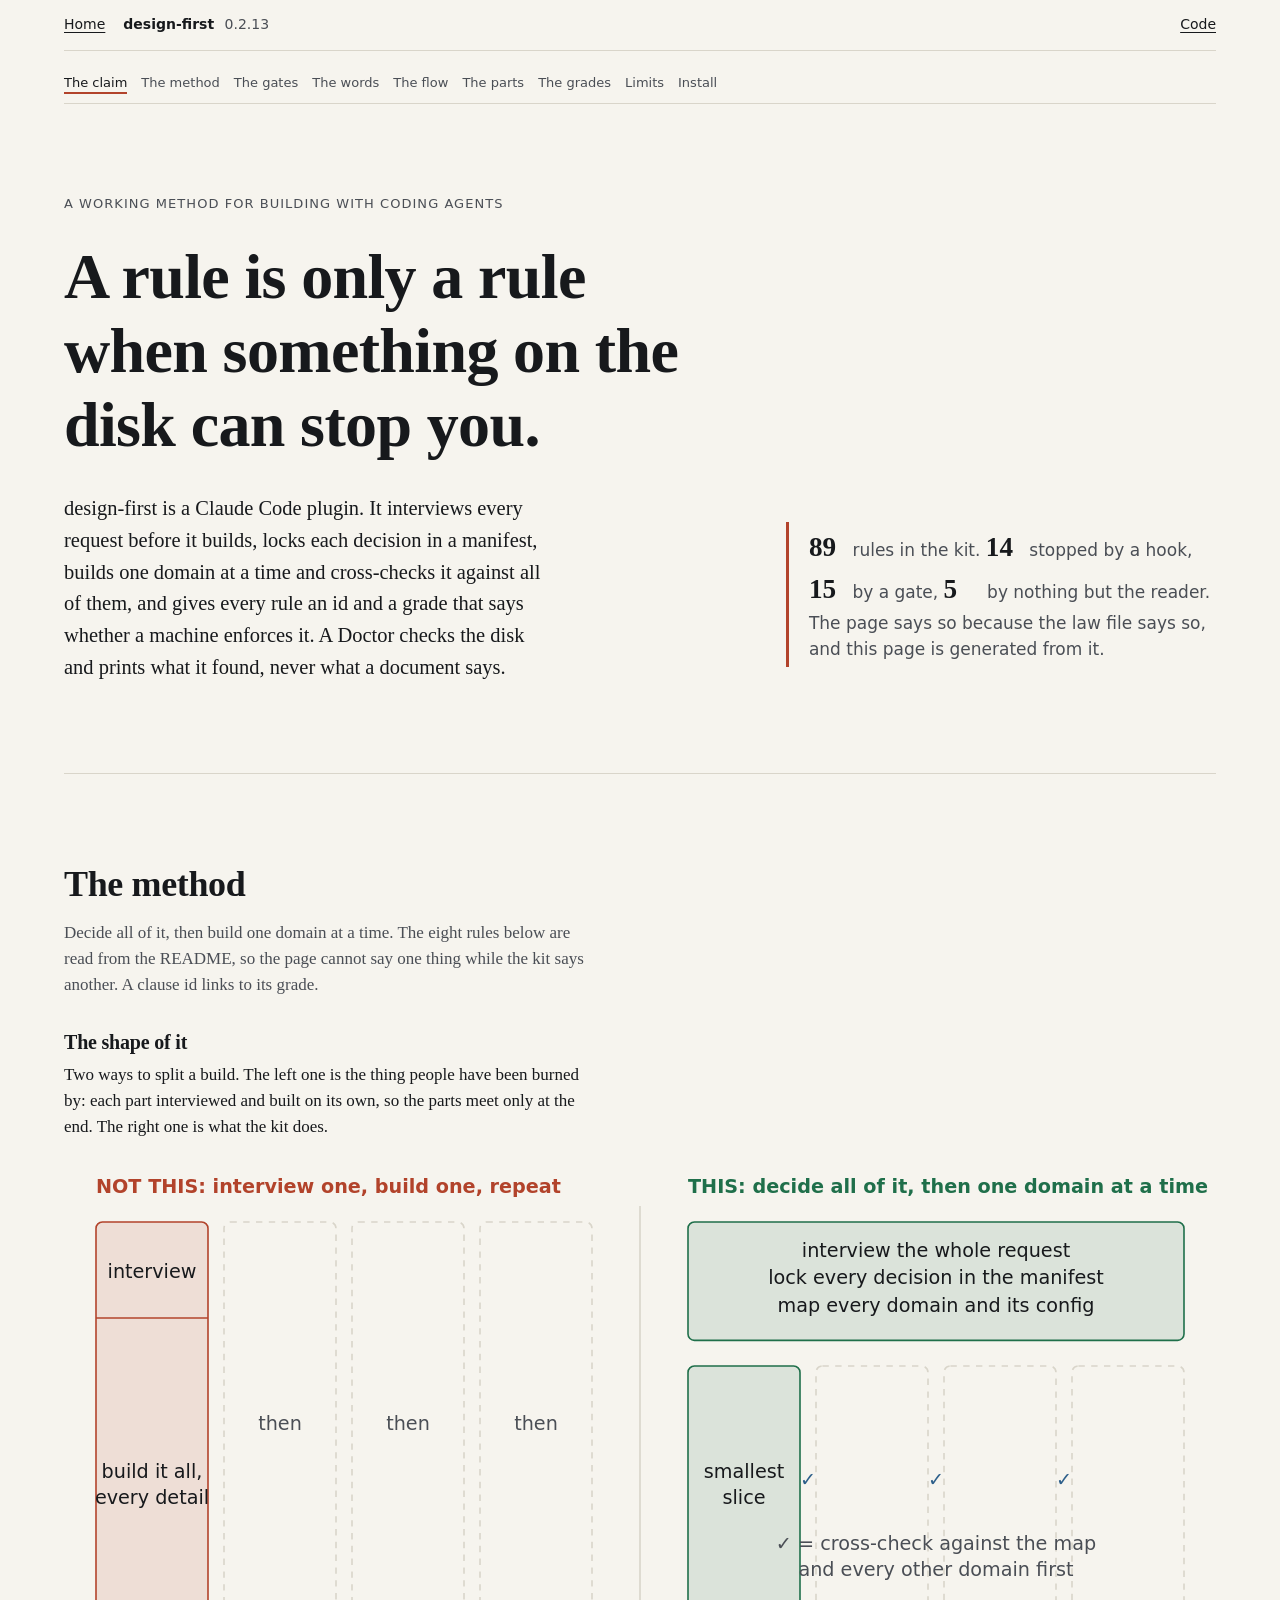
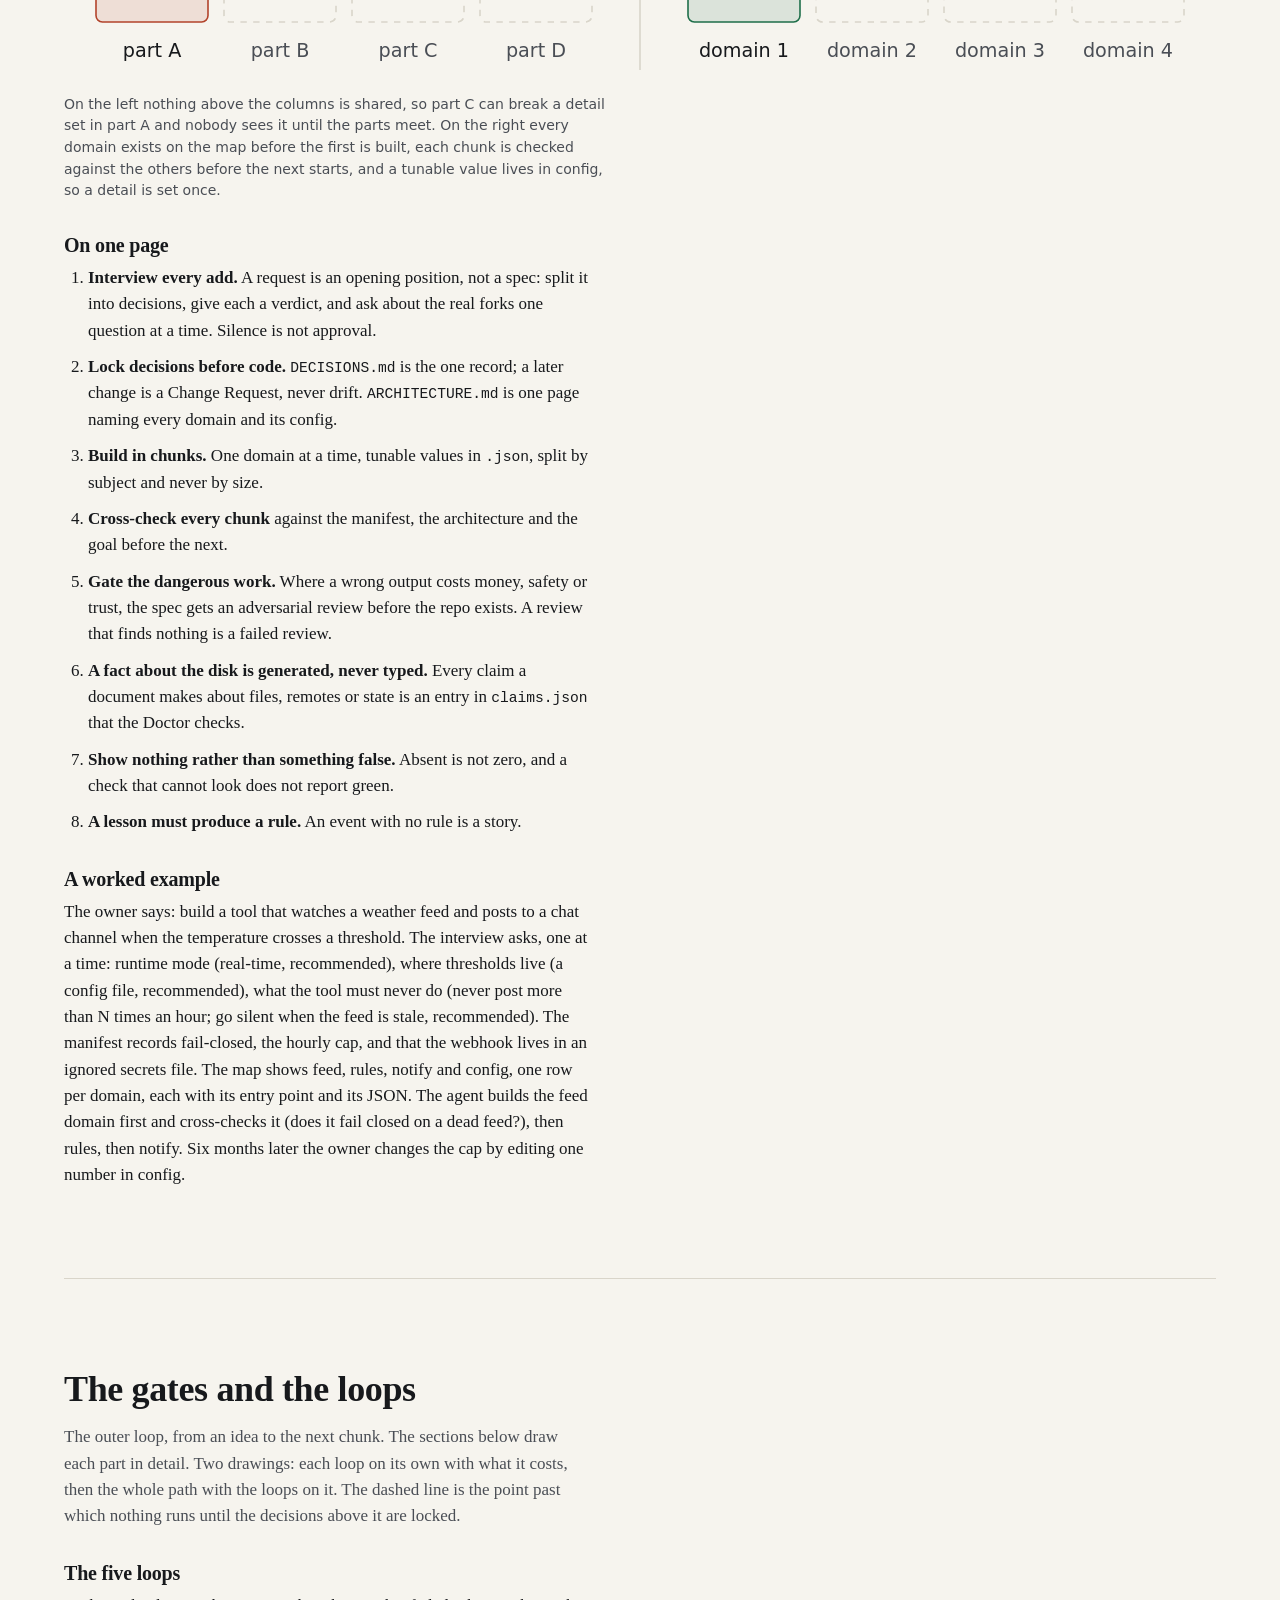
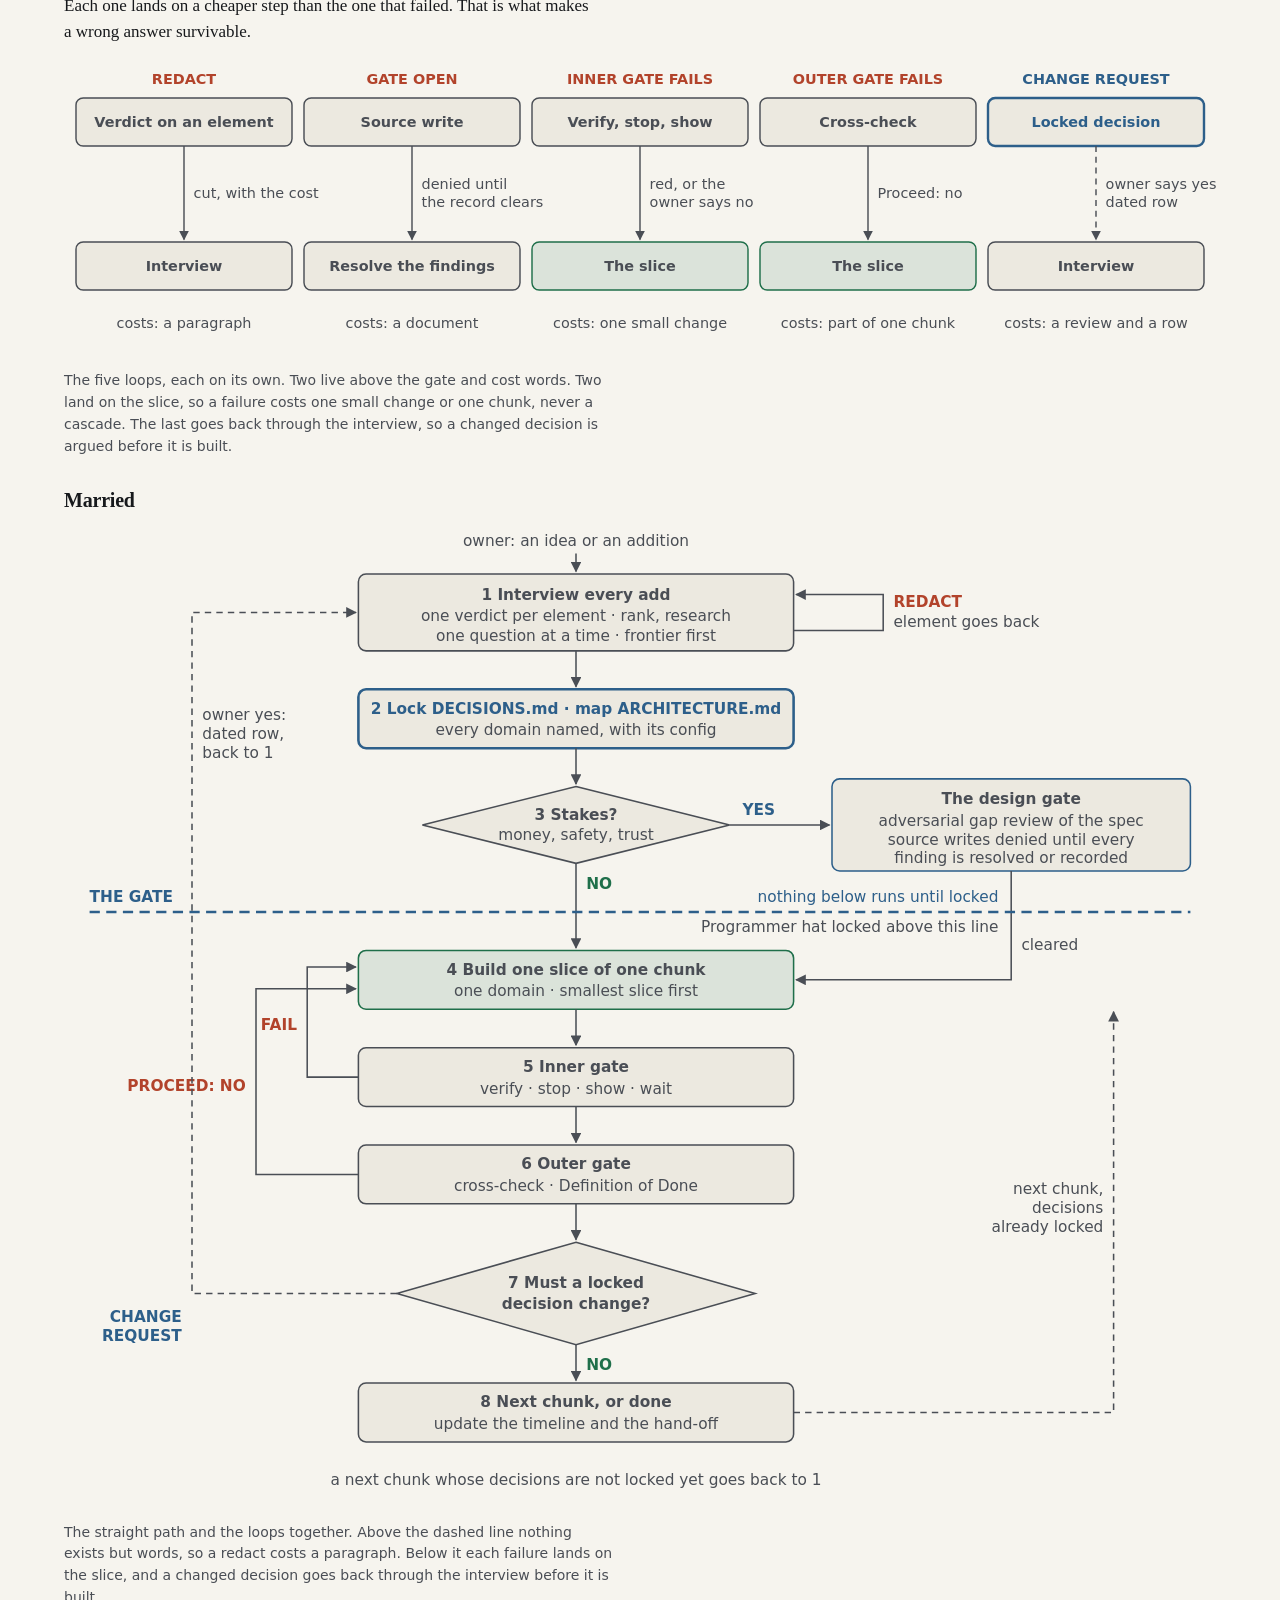
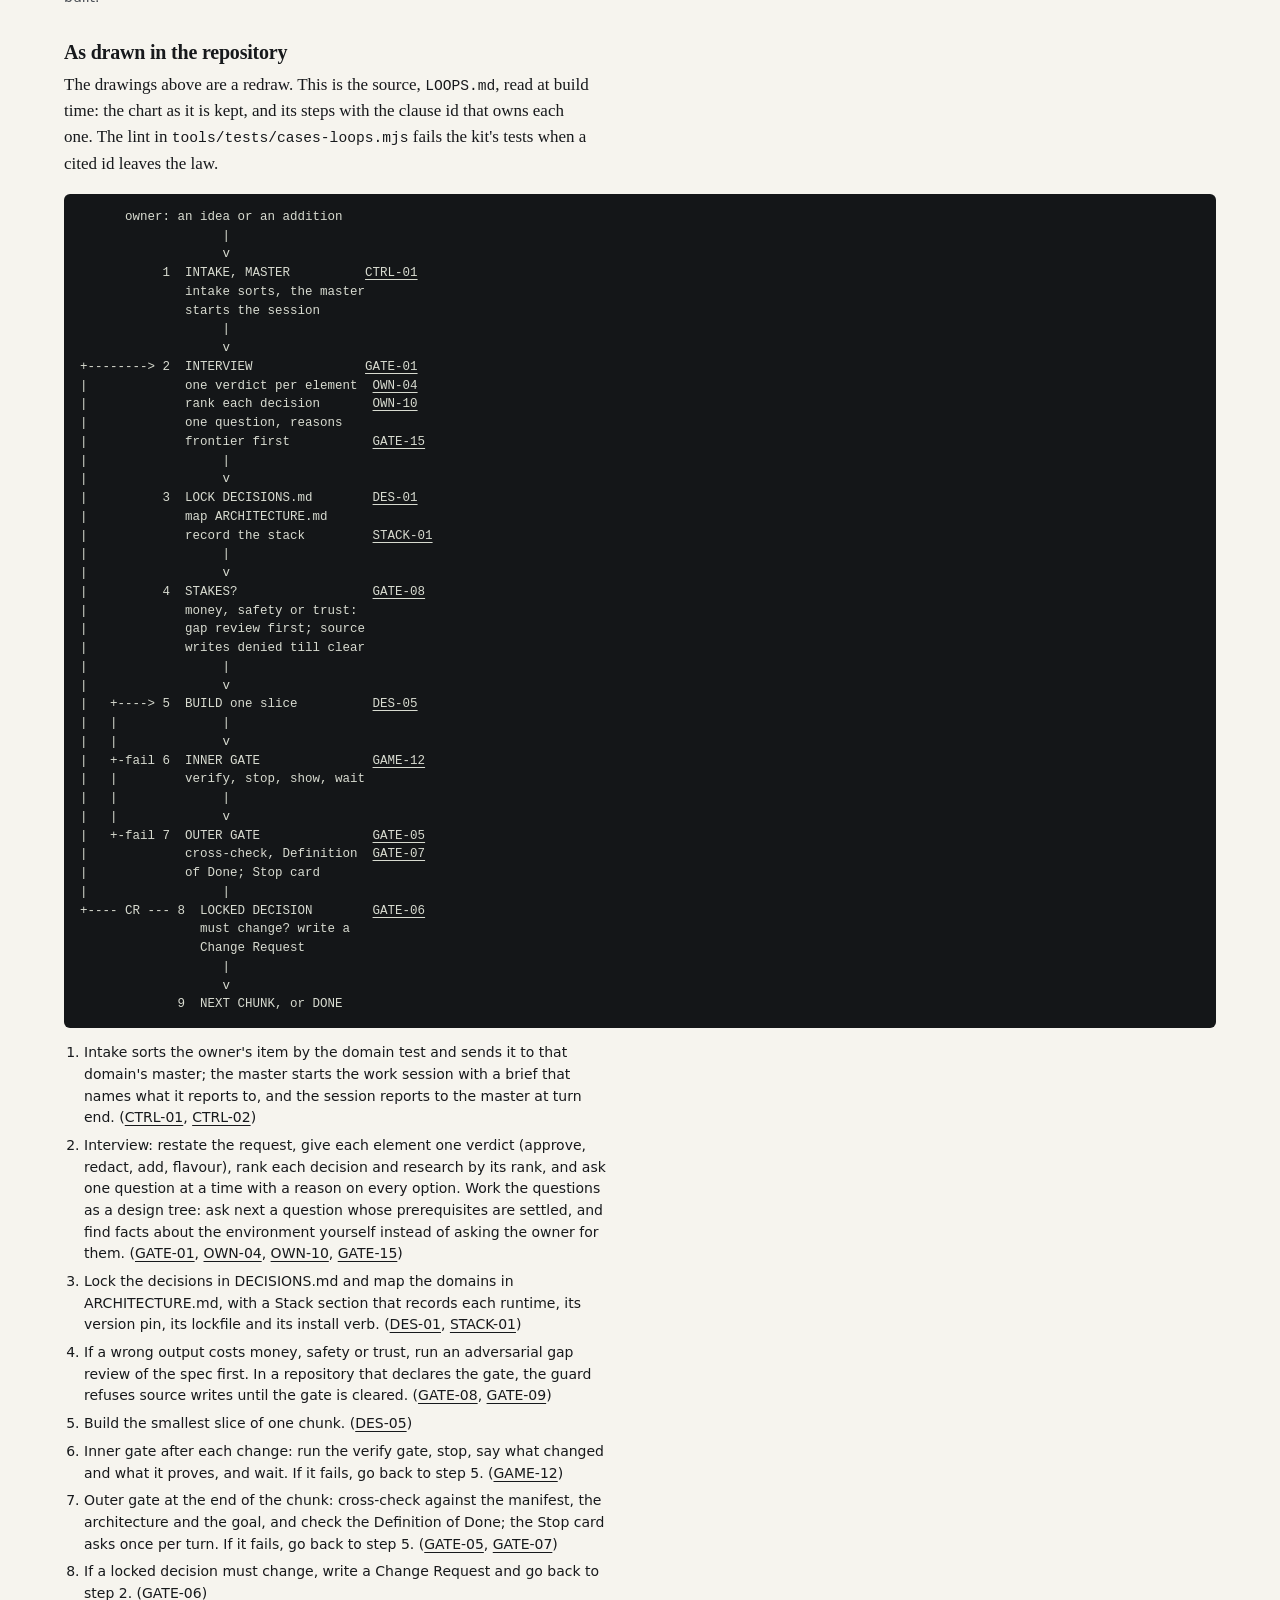
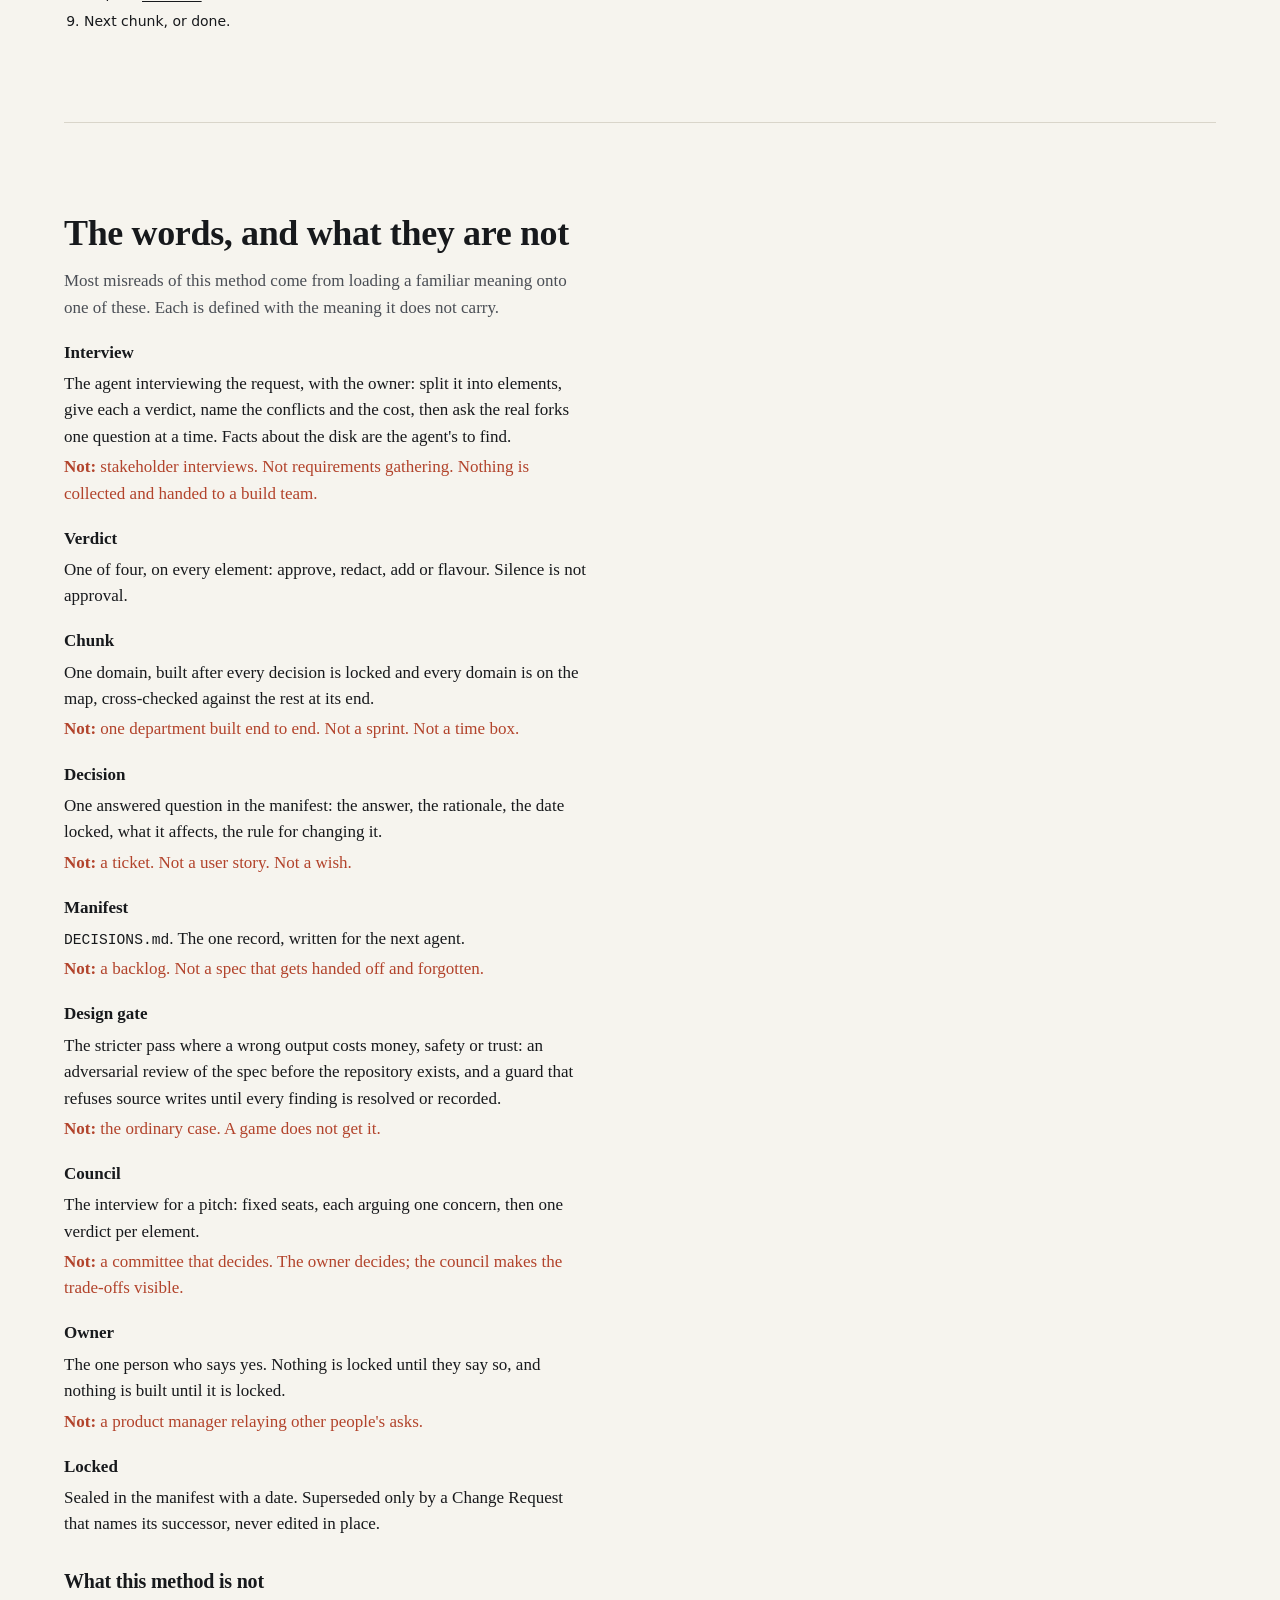
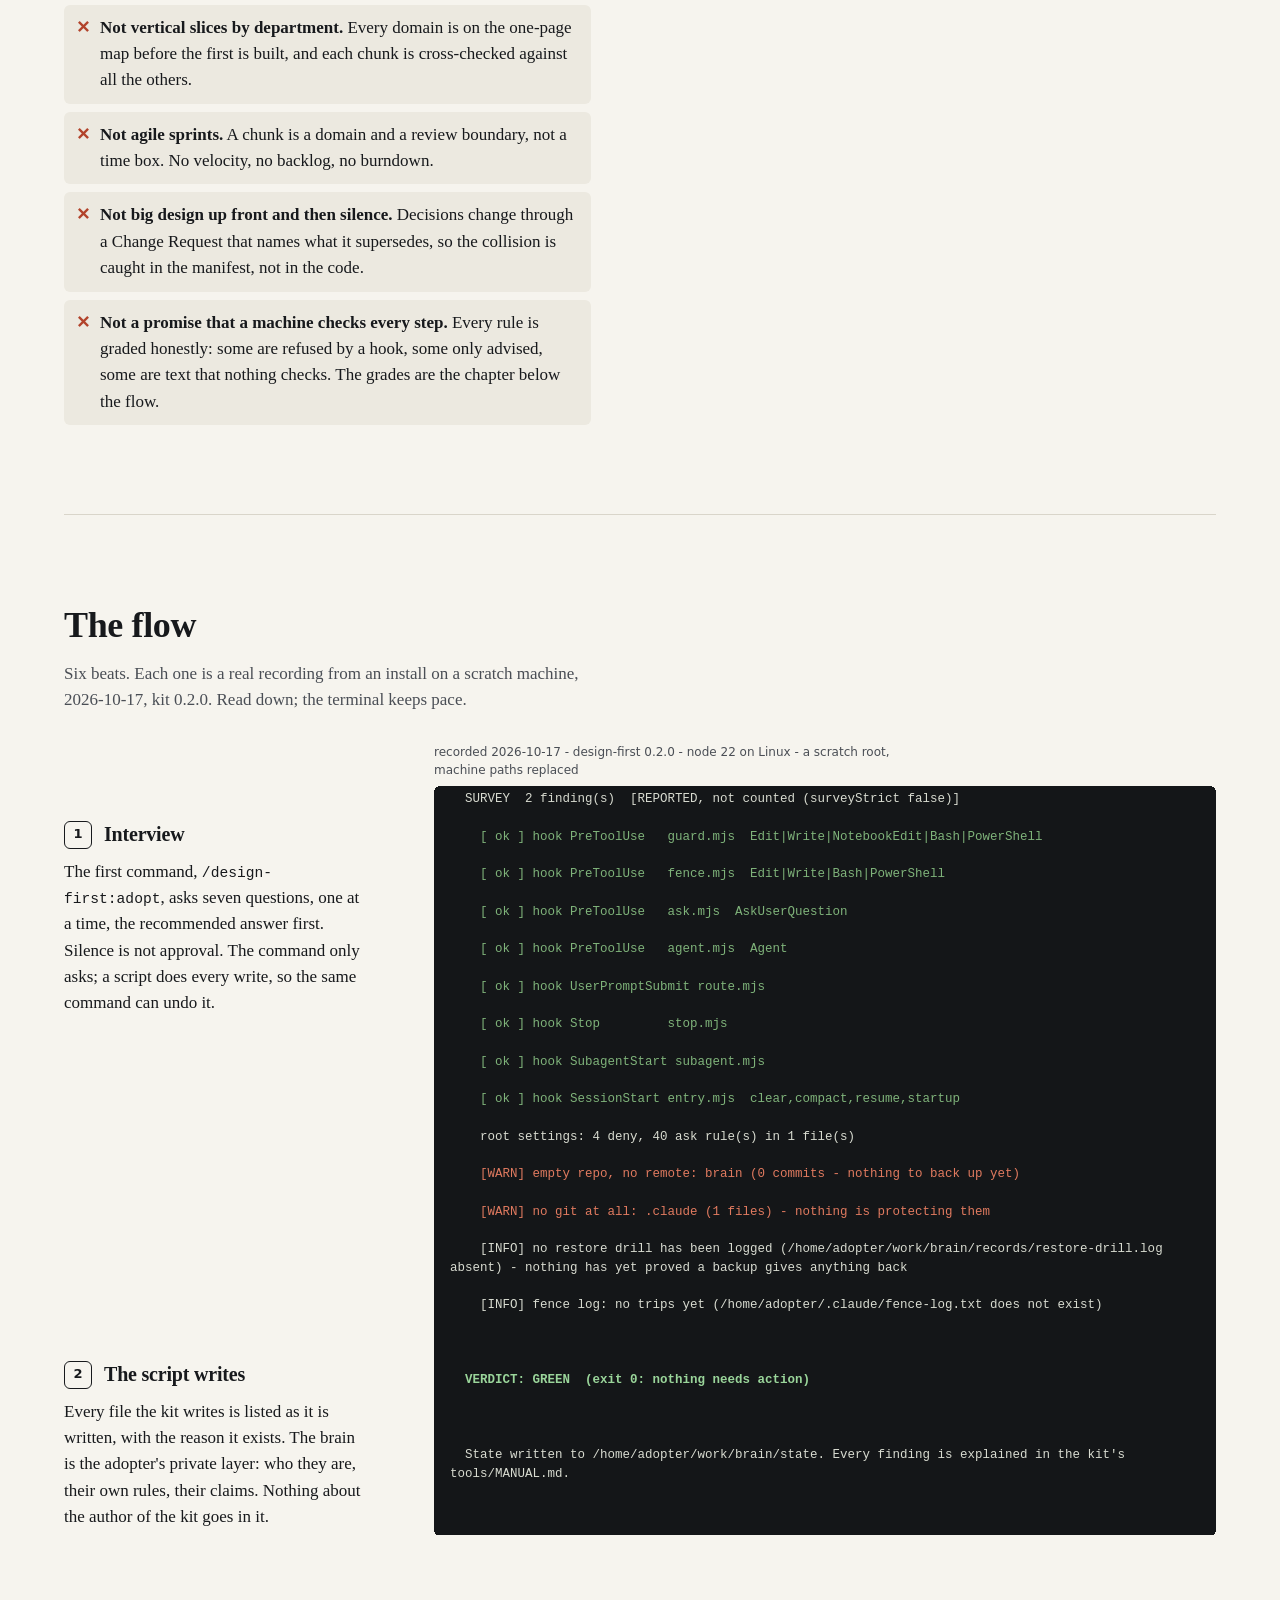
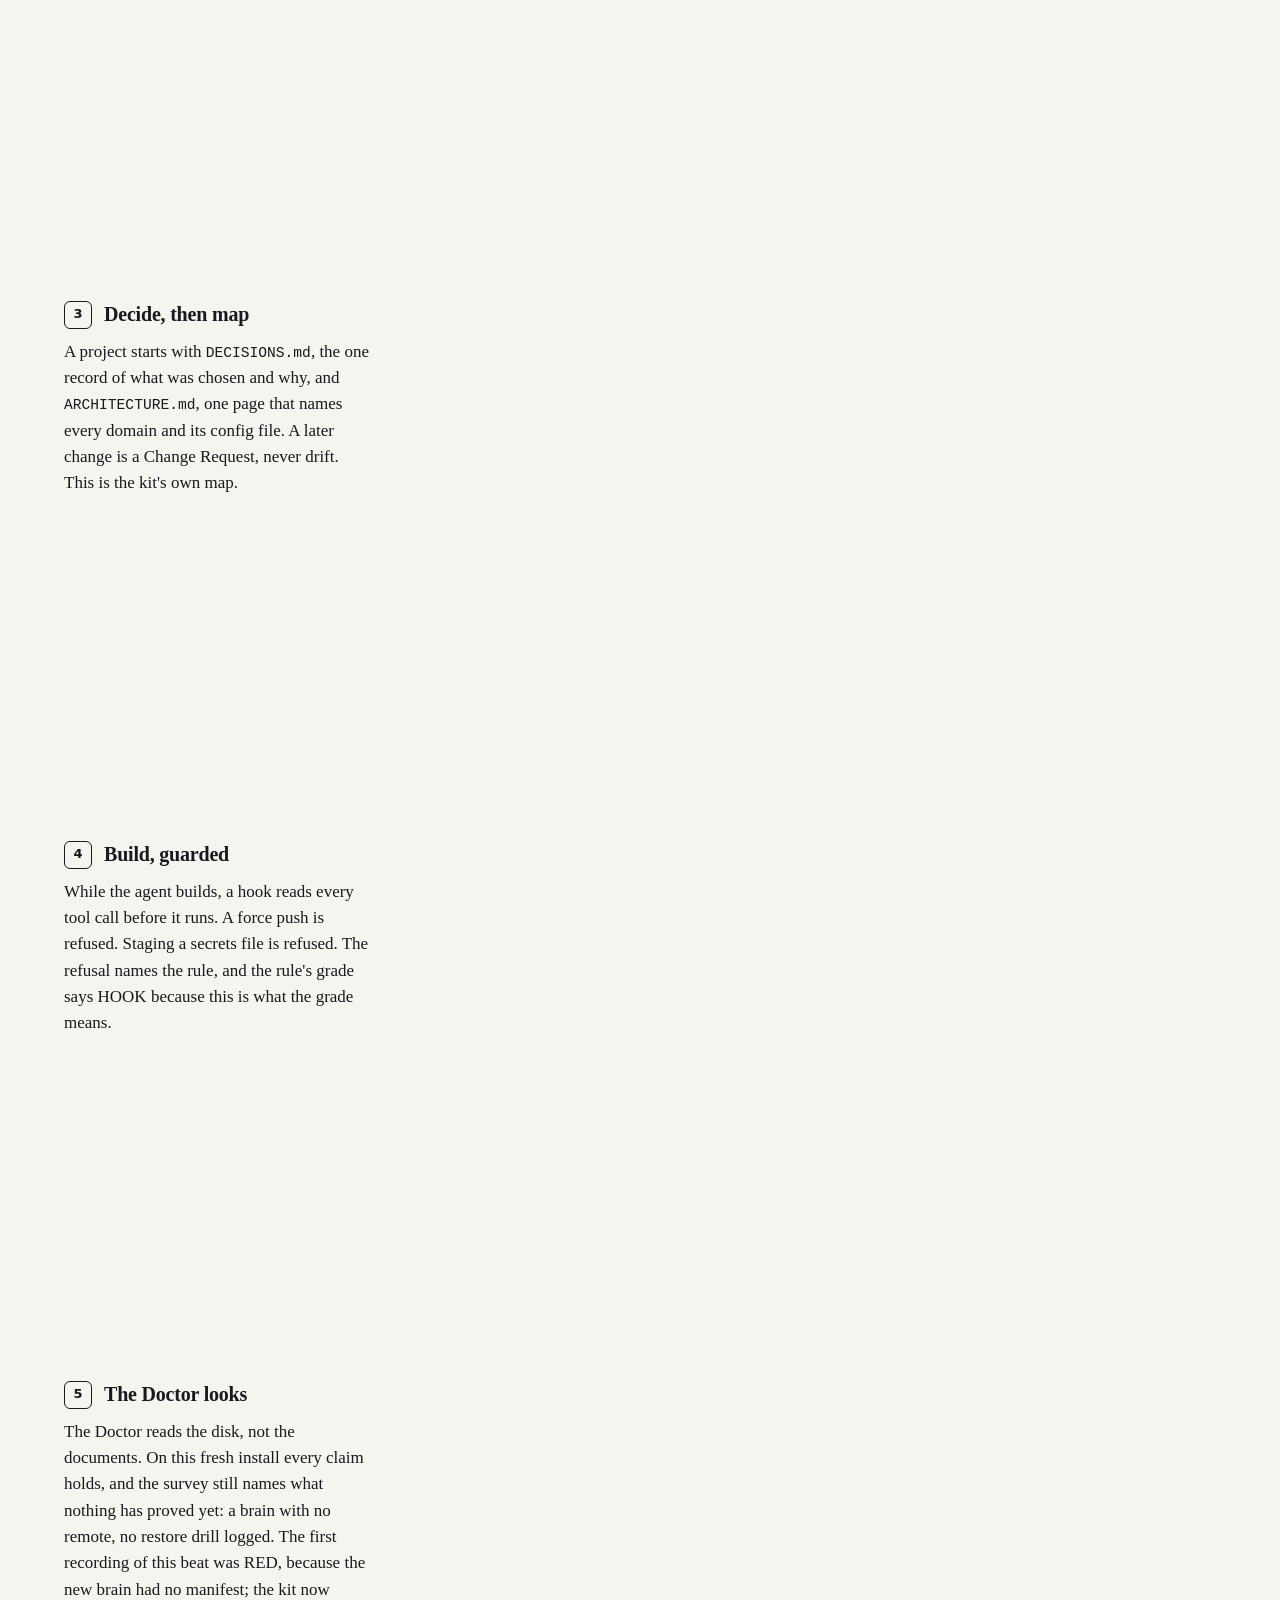
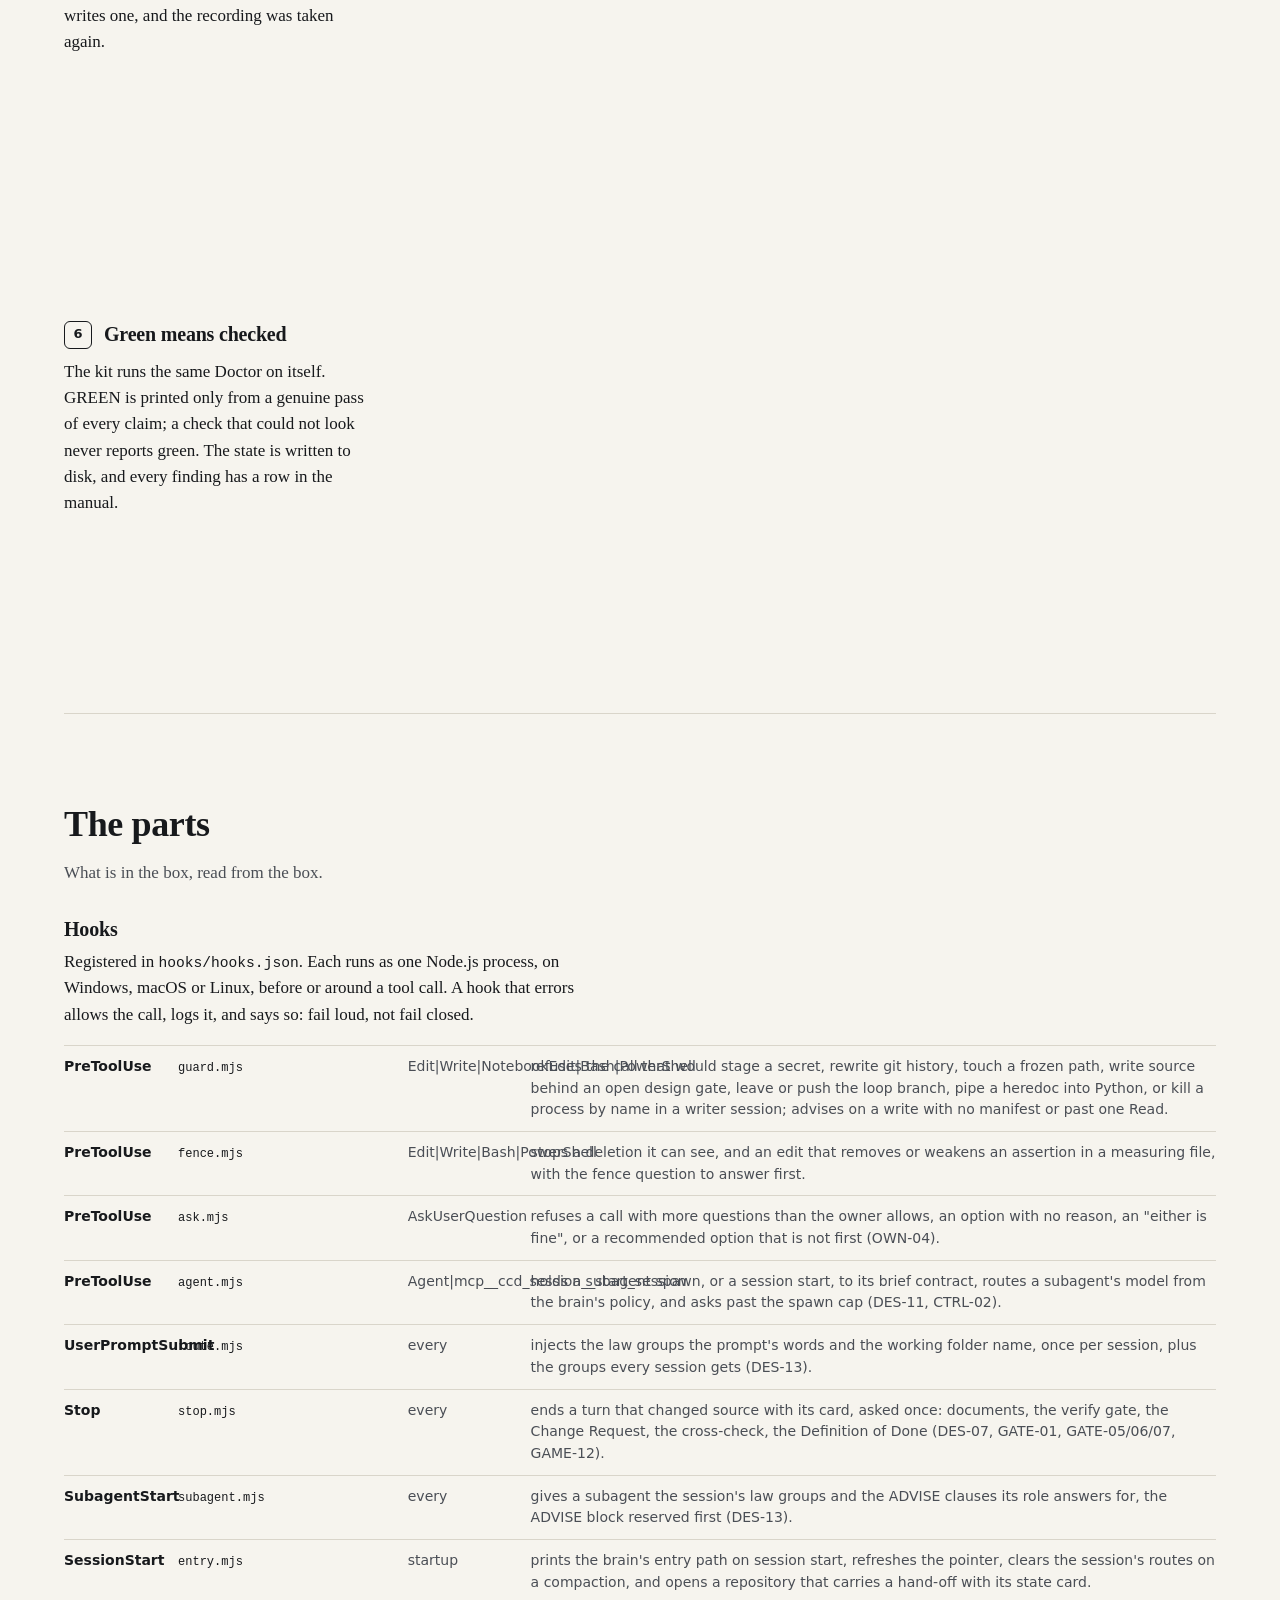
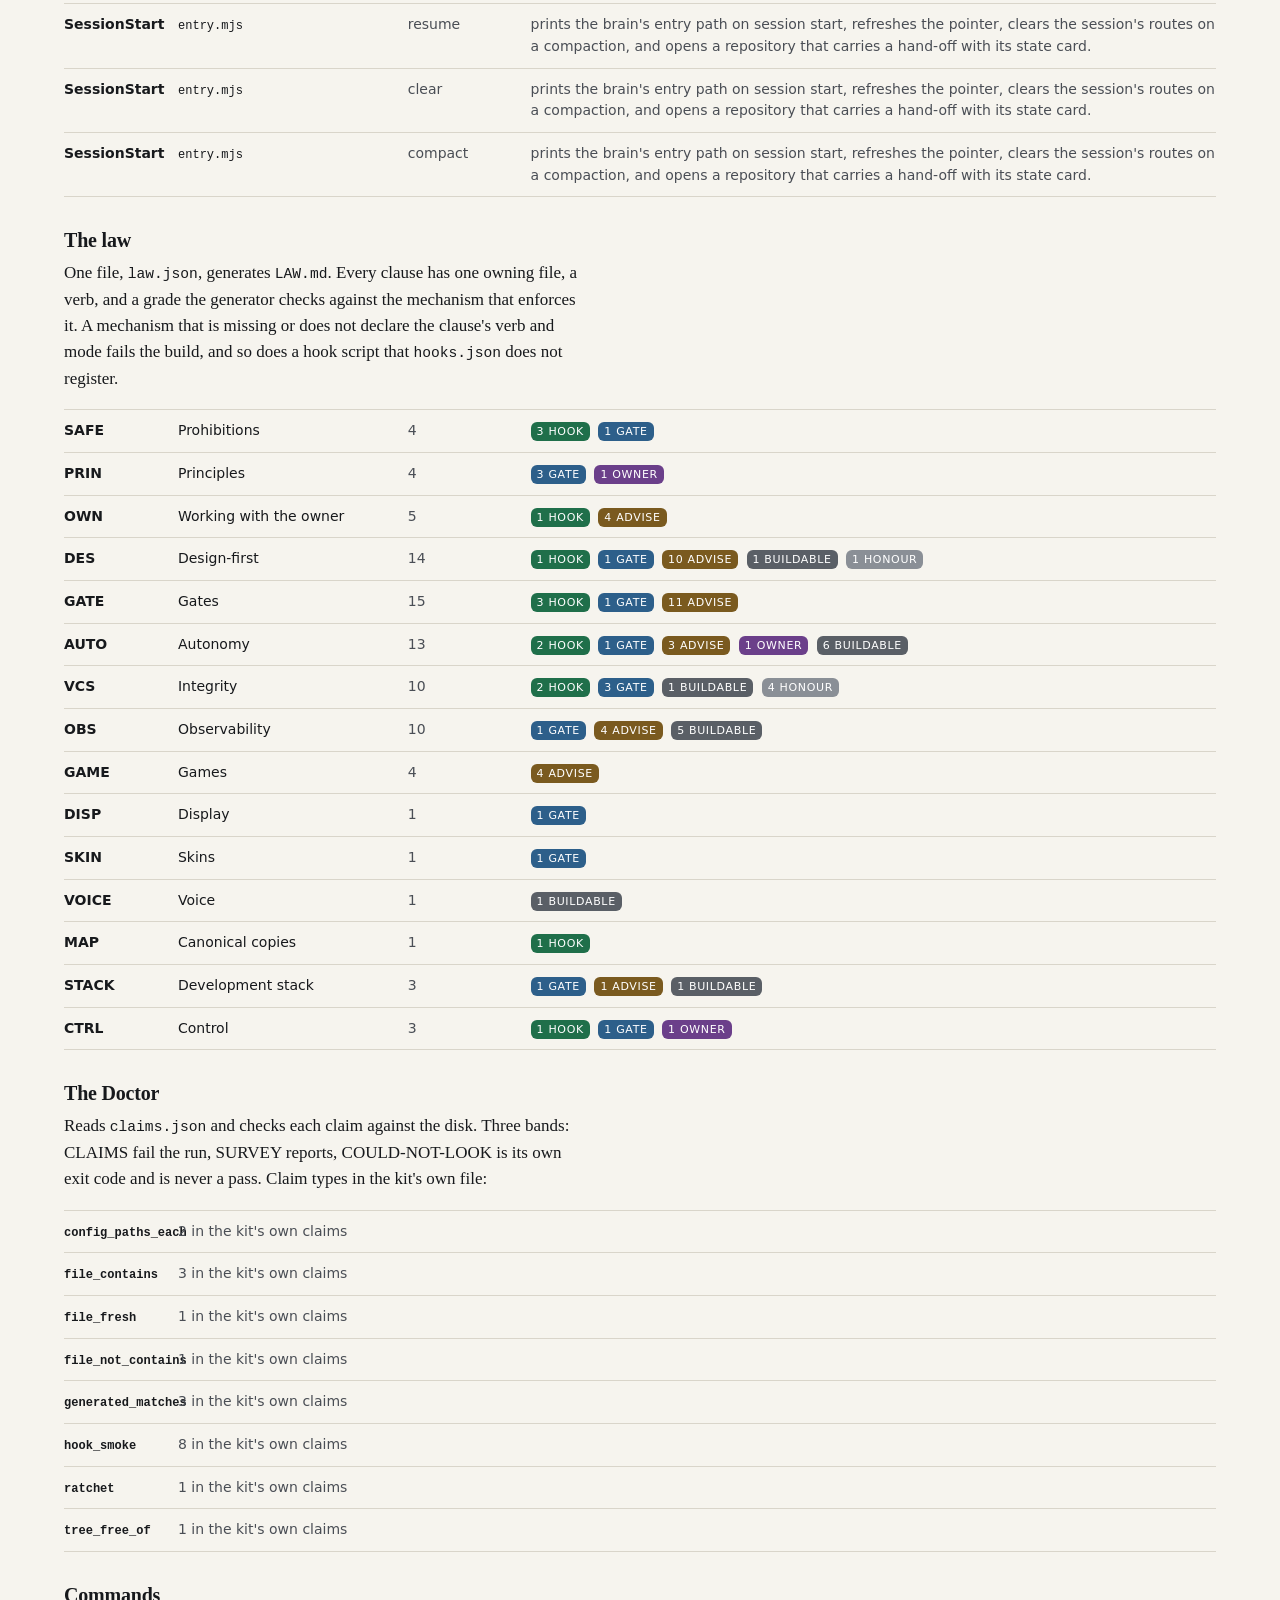
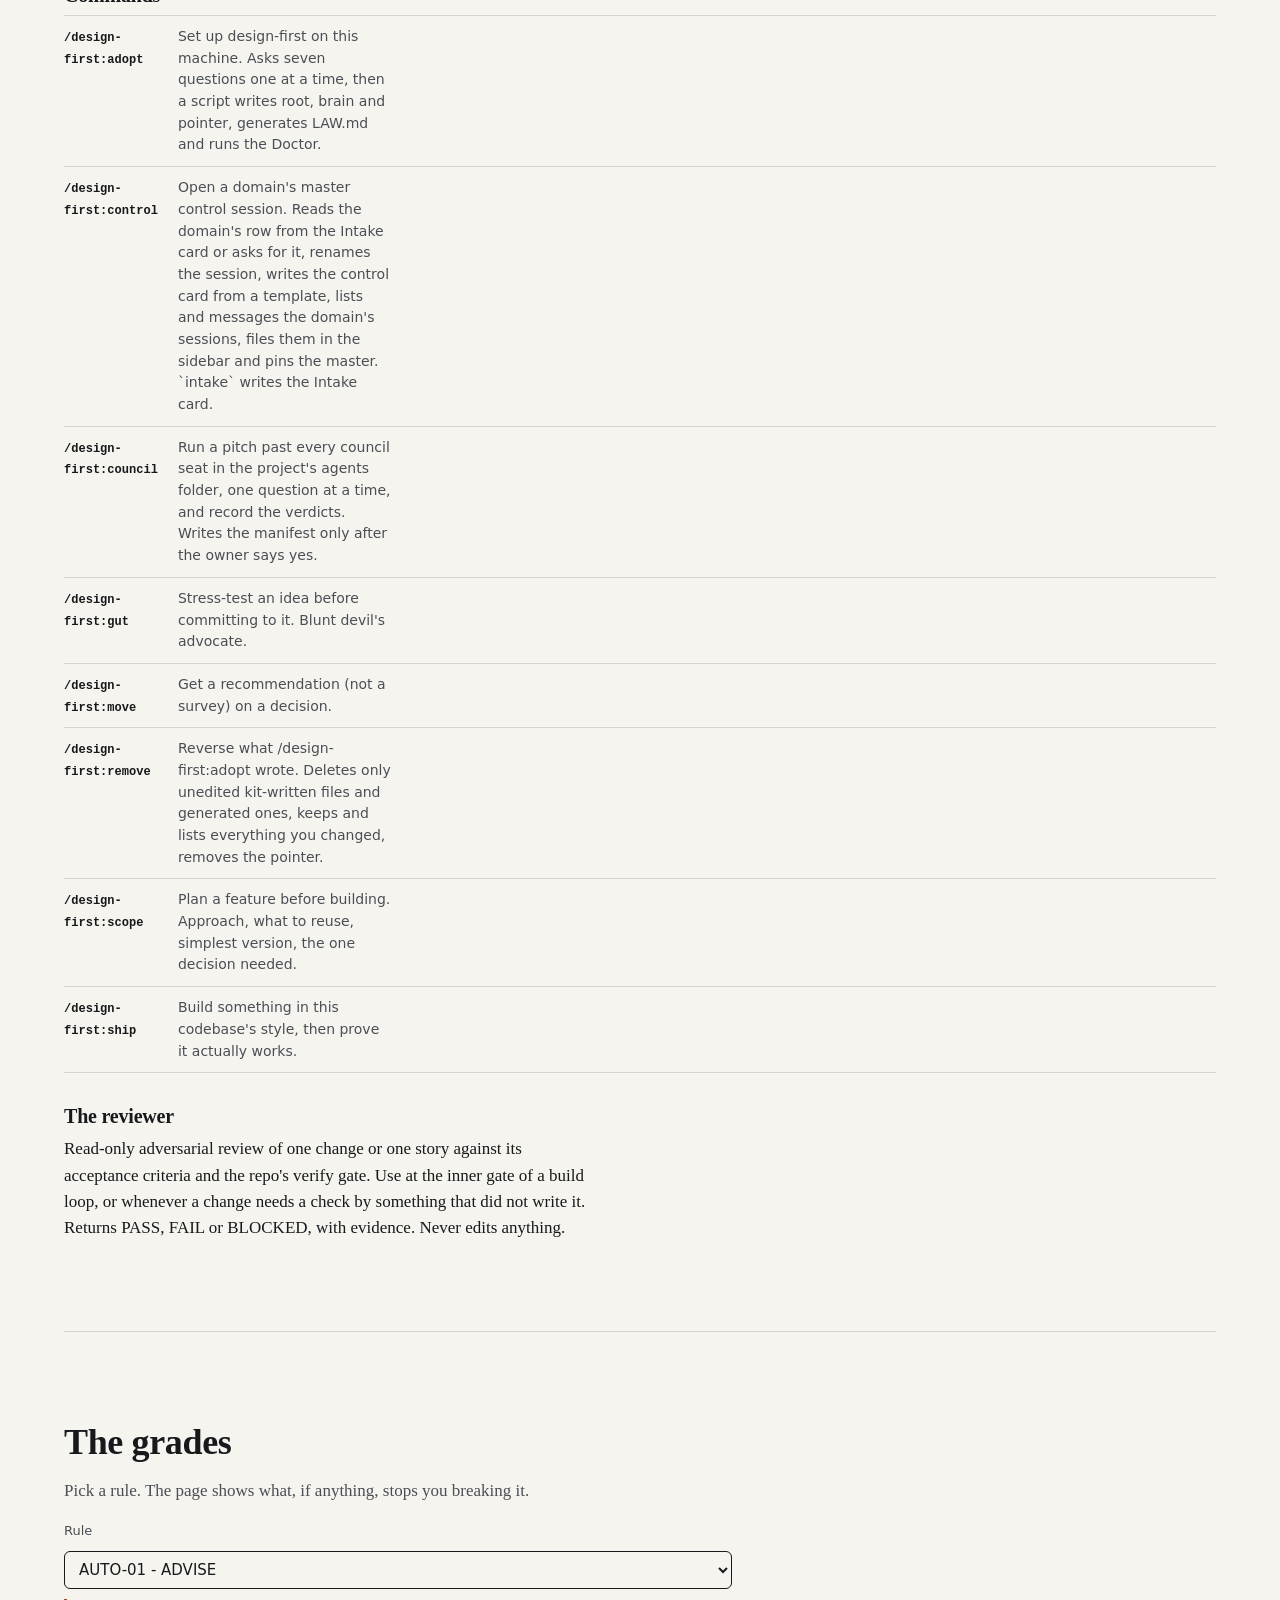
==== commit d562f3ad: "Release 0.2.13: refuse a kill by image name in a writer session Guard rule 14, no-blanket-kill: in a" ====
--- a/docs/index.html
+++ b/docs/index.html
@@ -14,7 +14,7 @@
 
 <header class="top" data-chrome="identity_navigation">
   <a class="home" href="https://jordan-doerksen.github.io/">Home</a>
-  <span class="title"><b>design-first</b> <span class="ver">0.2.12</span></span>
+  <span class="title"><b>design-first</b> <span class="ver">0.2.13</span></span>
   <a class="repo" href="https://github.com/Jordan-Doerksen/design-first">Code</a>
 </header>
 
@@ -571,7 +571,7 @@
   <h3>Hooks</h3>
   <p>Registered in <code>hooks/hooks.json</code>. Each runs as one Node.js process, on Windows, macOS or Linux, before or around a tool call. A hook that errors allows the call, logs it, and says so: fail loud, not fail closed.</p>
   <ul class="ix">
-<li><span class="ix-id">PreToolUse</span><span class="ix-name"><code>guard.mjs</code></span><span class="ix-n">Edit|Write|NotebookEdit|Bash|PowerShell</span><span class="ix-grades">refuses the call that would stage a secret, rewrite git history, touch a frozen path, write source behind an open design gate, leave or push the loop branch, or pipe a heredoc into Python; advises on a write with no manifest or past one Read.</span></li>
+<li><span class="ix-id">PreToolUse</span><span class="ix-name"><code>guard.mjs</code></span><span class="ix-n">Edit|Write|NotebookEdit|Bash|PowerShell</span><span class="ix-grades">refuses the call that would stage a secret, rewrite git history, touch a frozen path, write source behind an open design gate, leave or push the loop branch, pipe a heredoc into Python, or kill a process by name in a writer session; advises on a write with no manifest or past one Read.</span></li>
 <li><span class="ix-id">PreToolUse</span><span class="ix-name"><code>fence.mjs</code></span><span class="ix-n">Edit|Write|Bash|PowerShell</span><span class="ix-grades">stops a deletion it can see, and an edit that removes or weakens an assertion in a measuring file, with the fence question to answer first.</span></li>
 <li><span class="ix-id">PreToolUse</span><span class="ix-name"><code>ask.mjs</code></span><span class="ix-n">AskUserQuestion</span><span class="ix-grades">refuses a call with more questions than the owner allows, an option with no reason, an &quot;either is fine&quot;, or a recommended option that is not first (OWN-04).</span></li>
 <li><span class="ix-id">PreToolUse</span><span class="ix-name"><code>agent.mjs</code></span><span class="ix-n">Agent|mcp__ccd_session__start_session</span><span class="ix-grades">holds a subagent spawn, or a session start, to its brief contract, routes a subagent&#39;s model from the brain&#39;s policy, and asks past the spawn cap (DES-11, CTRL-02).</span></li>
@@ -856,7 +856,7 @@
 
 <footer class="foot">
   <a href="https://jordan-doerksen.github.io/">Home</a>
-  <span>Generated from design-first 0.2.12 by <code>docs/build.mjs</code>. Recordings 2026-10-17 on 0.2.0.</span>
+  <span>Generated from design-first 0.2.13 by <code>docs/build.mjs</code>. Recordings 2026-10-17 on 0.2.0.</span>
 </footer>
 
 <script src="page.js"></script>
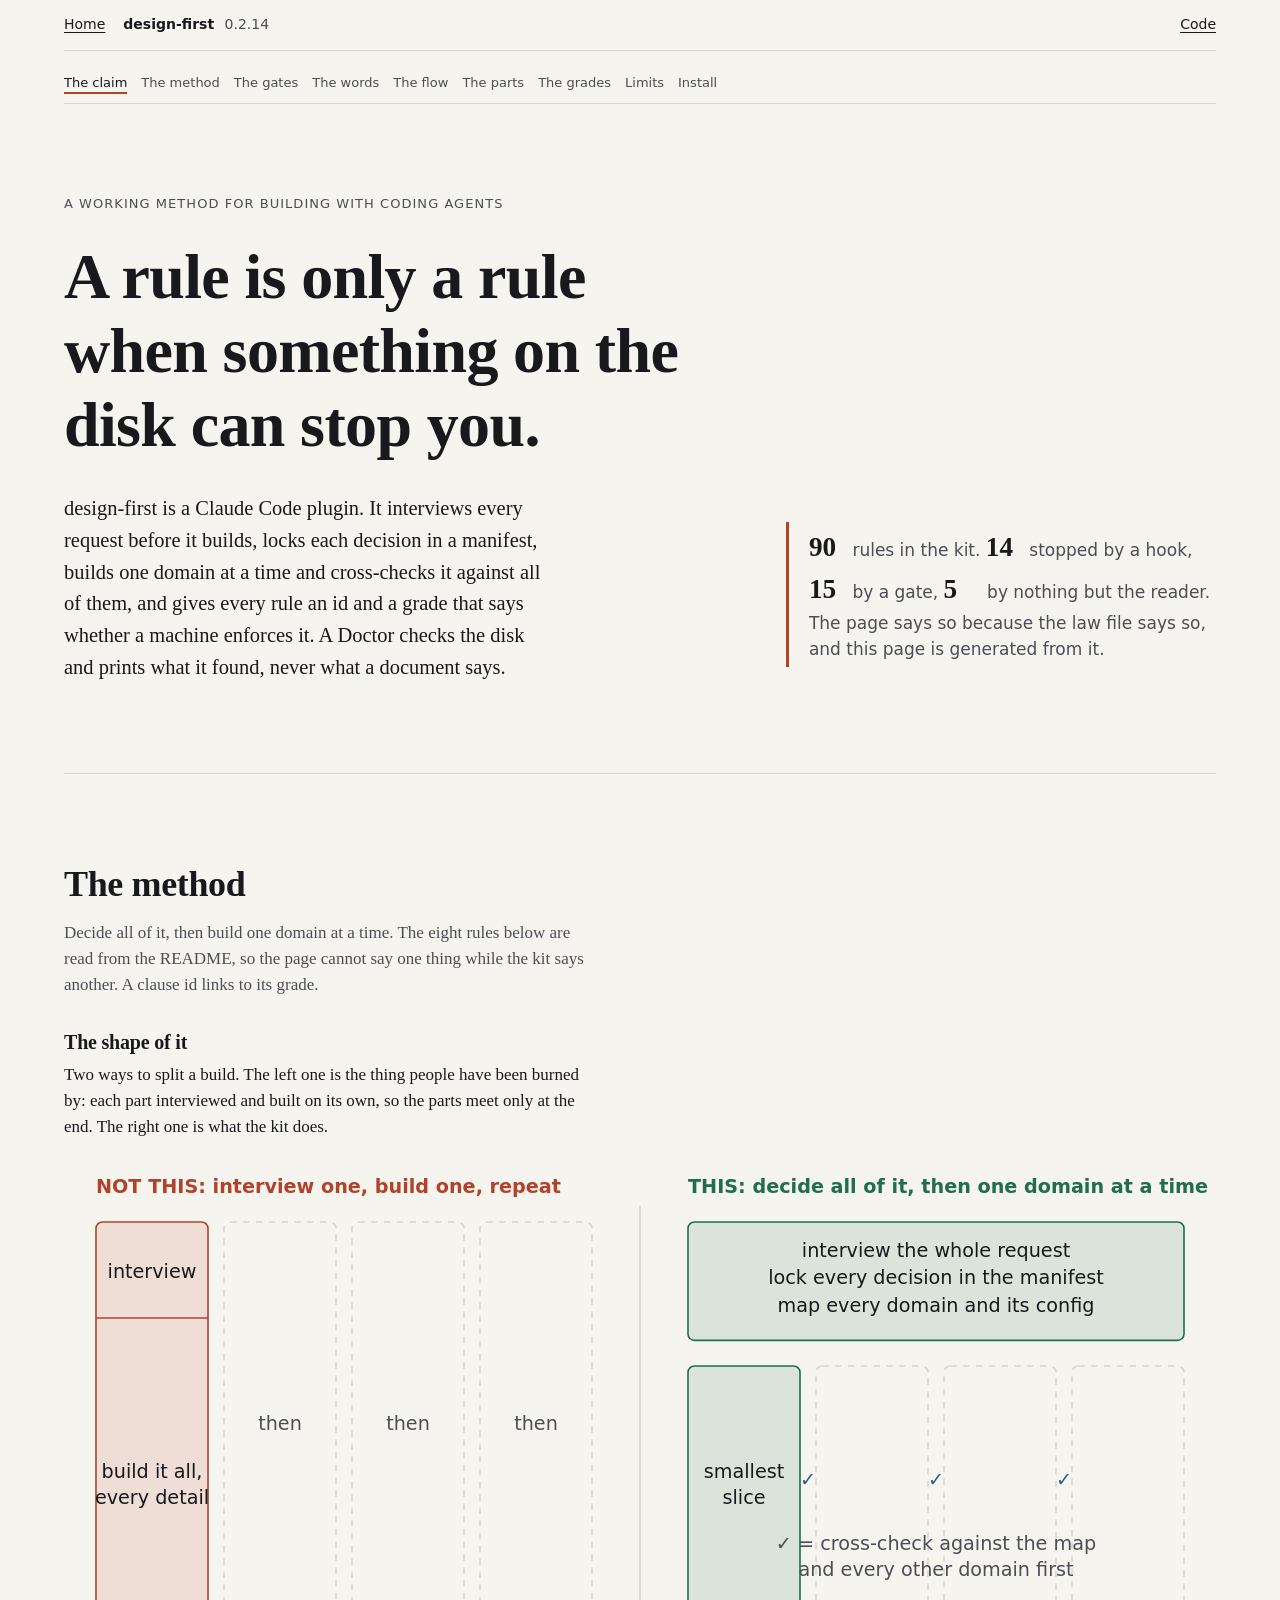
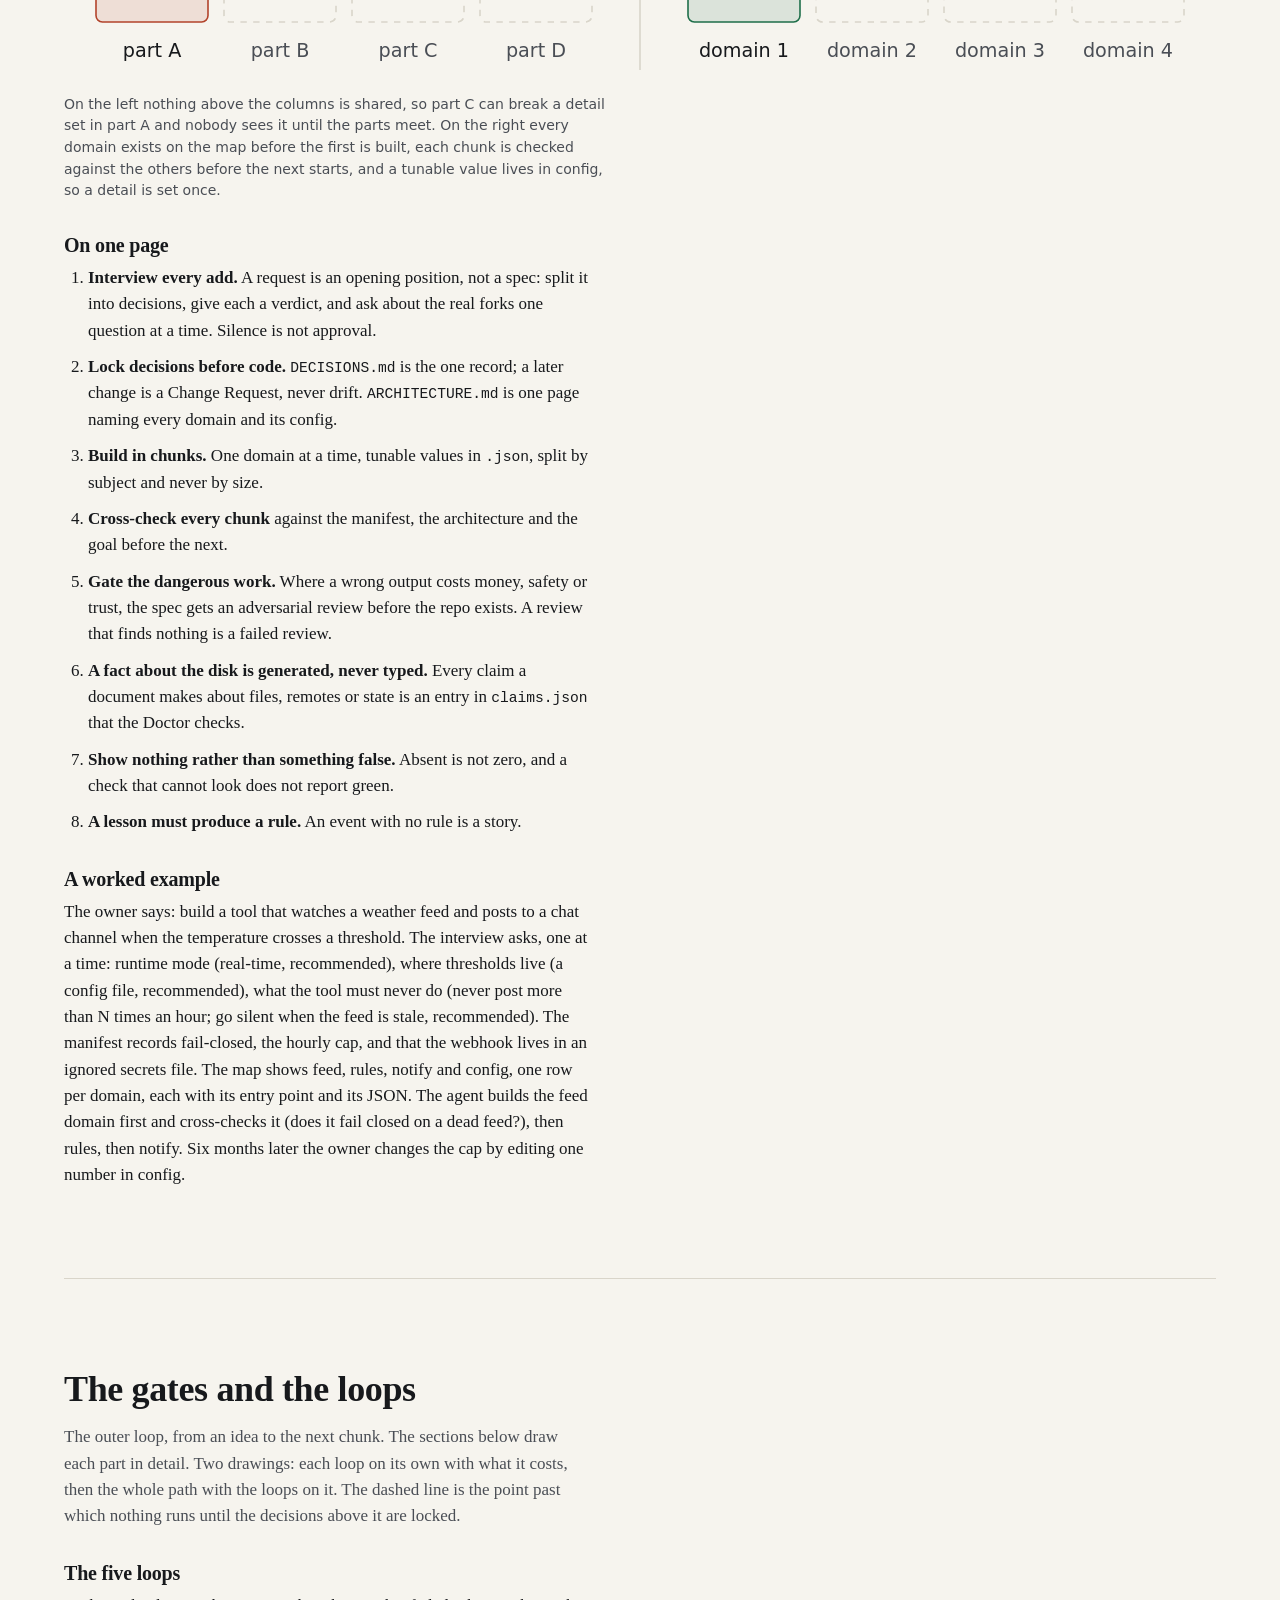
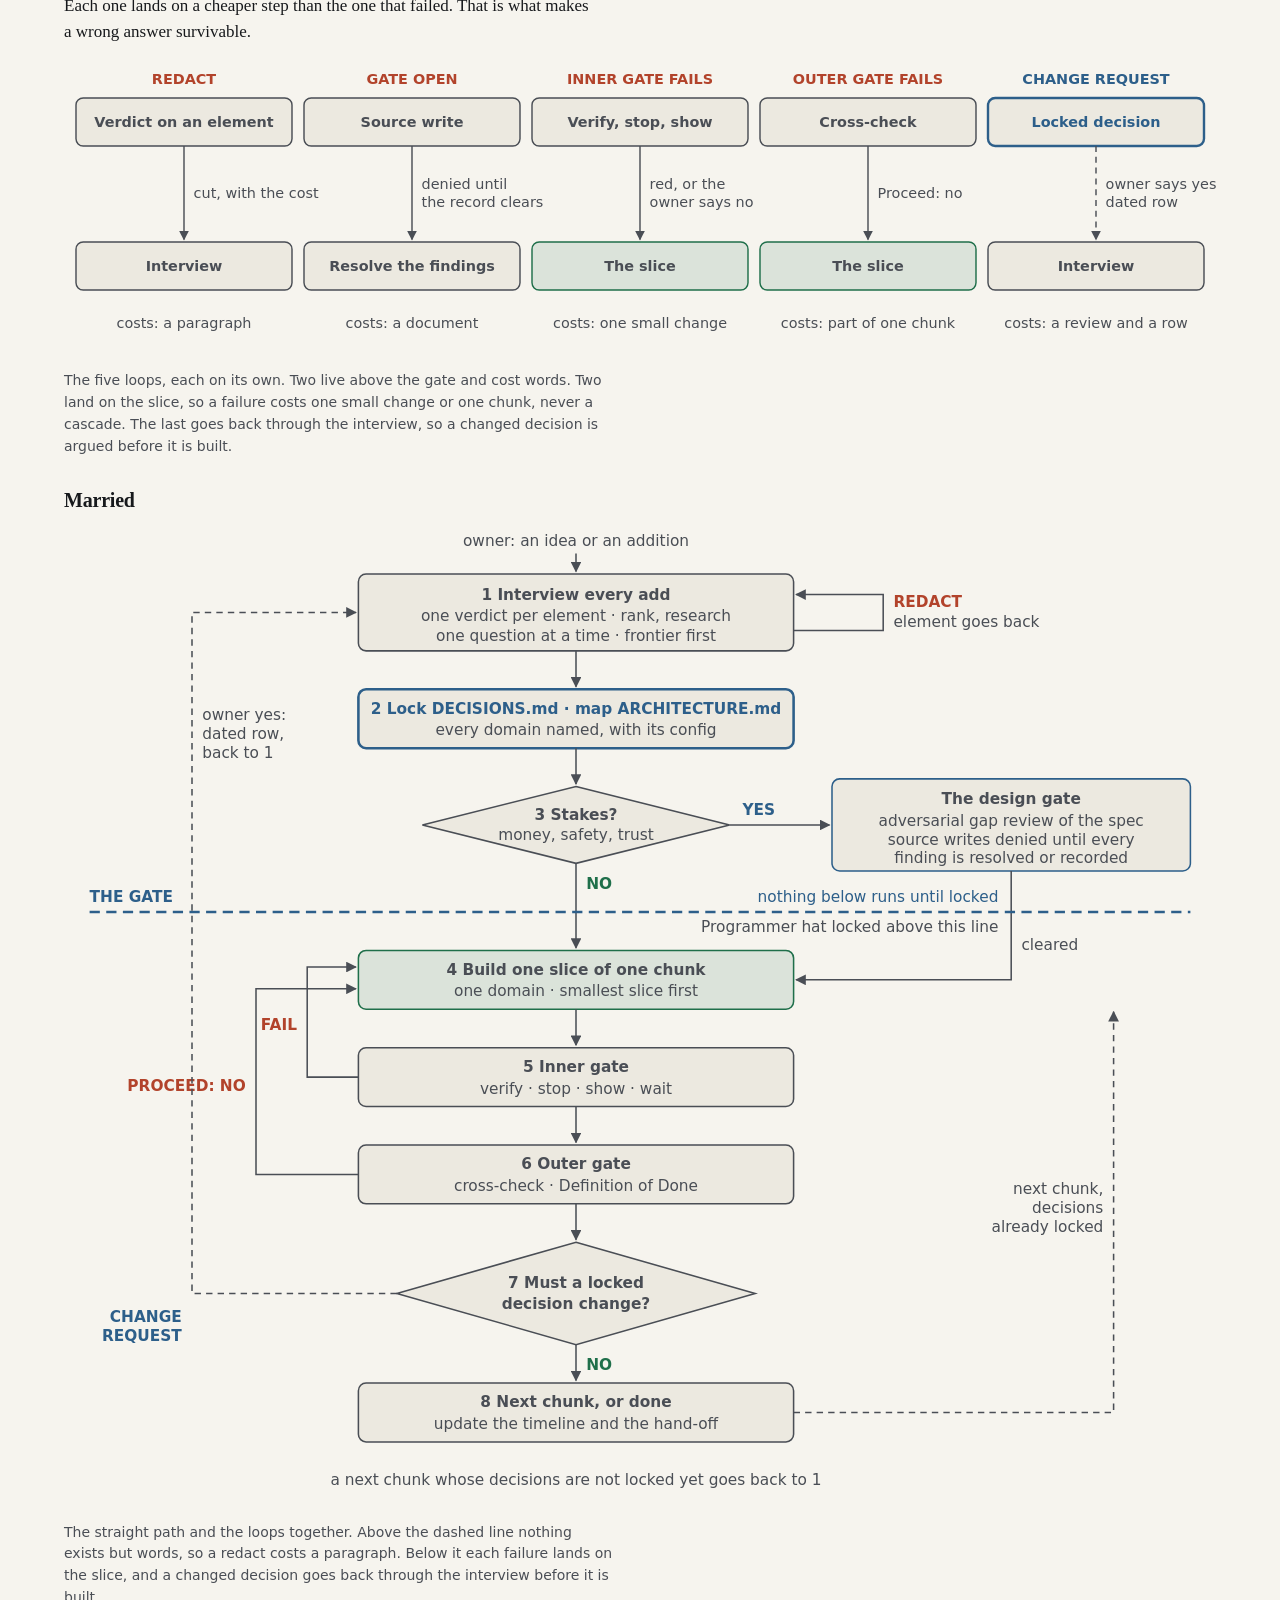
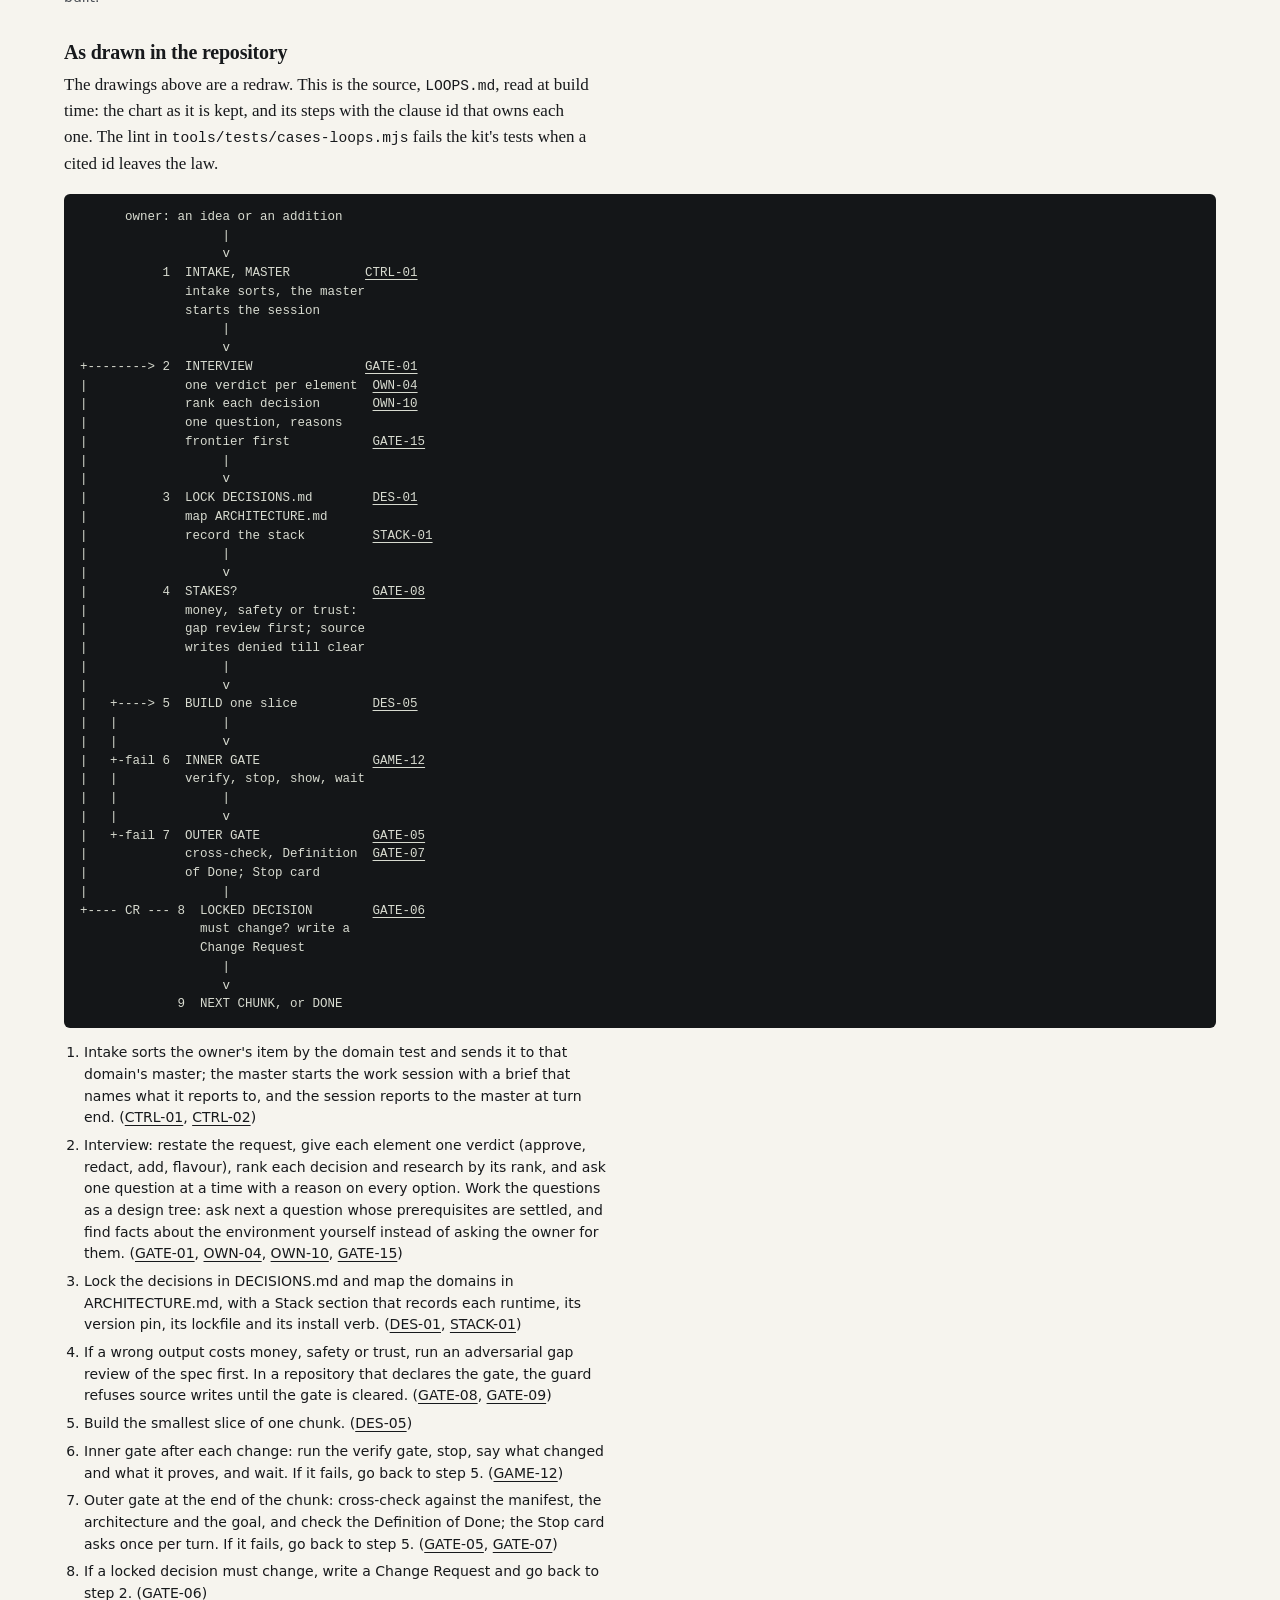
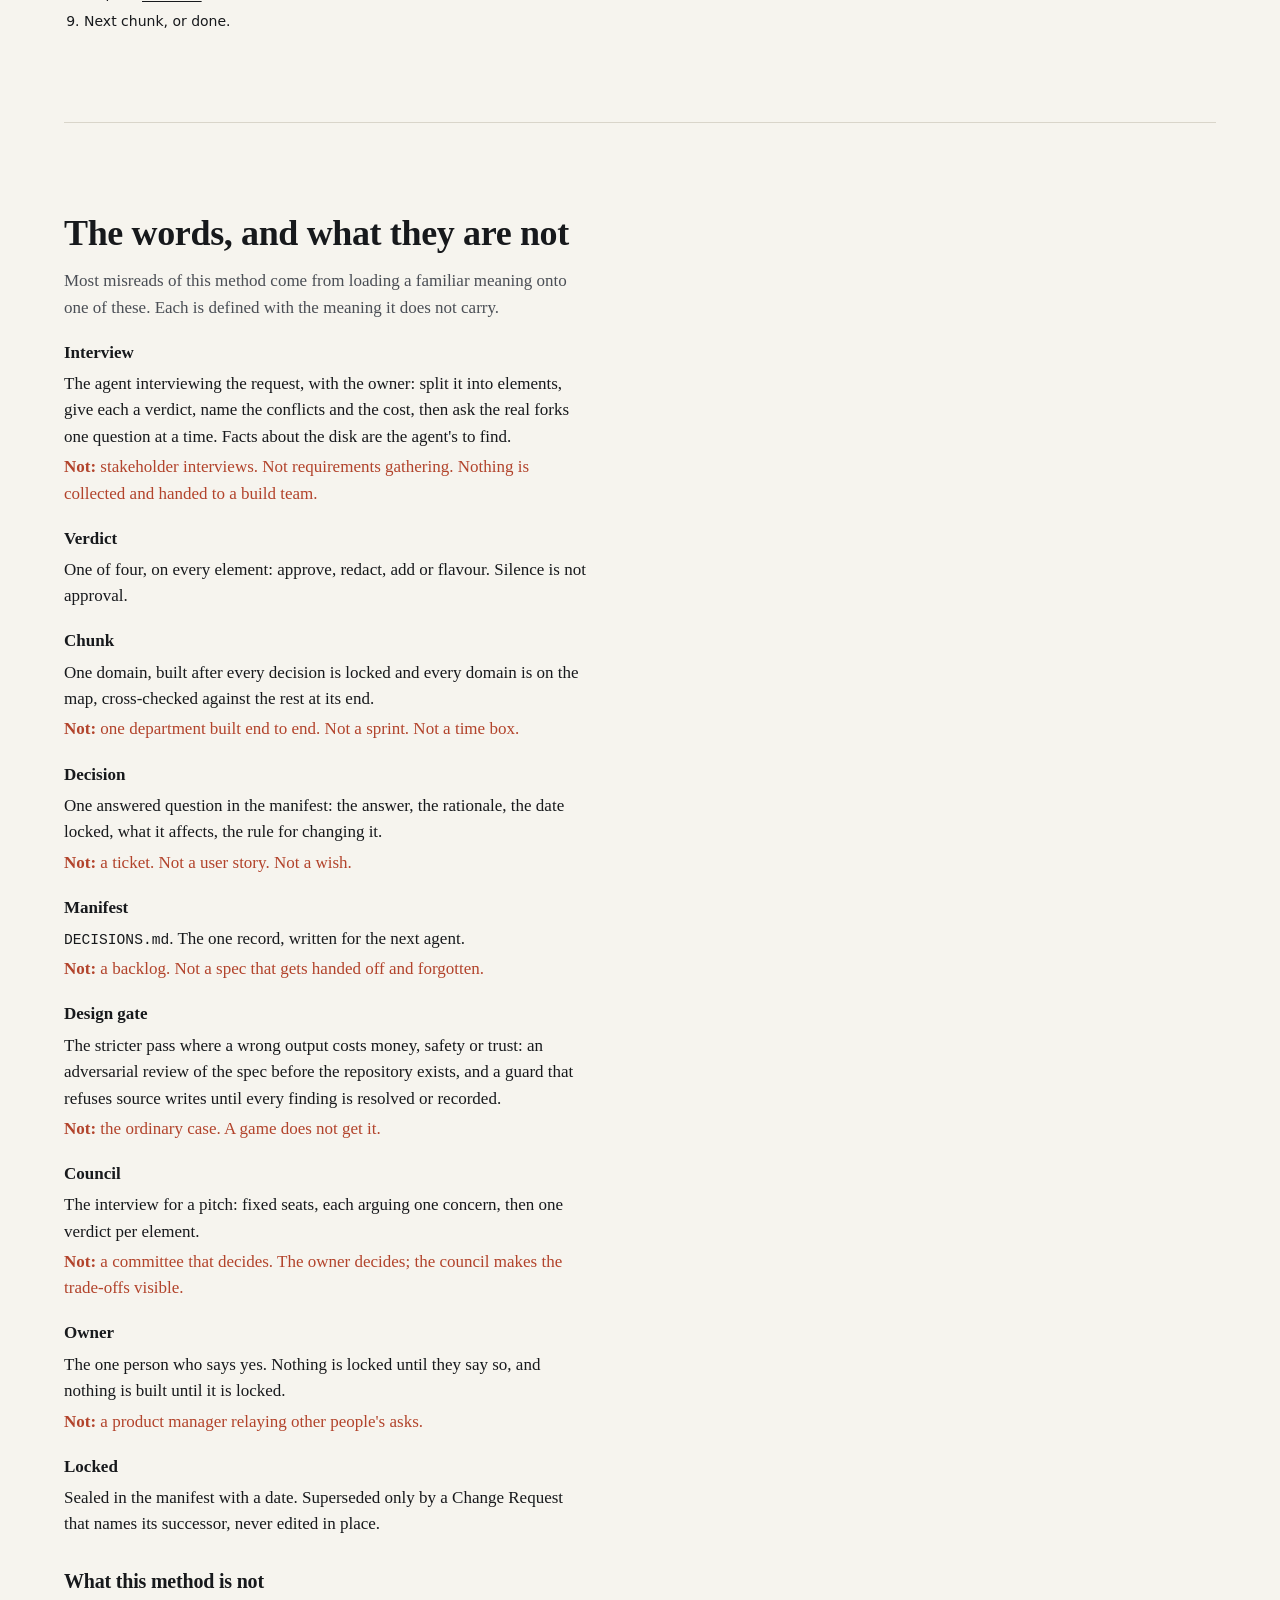
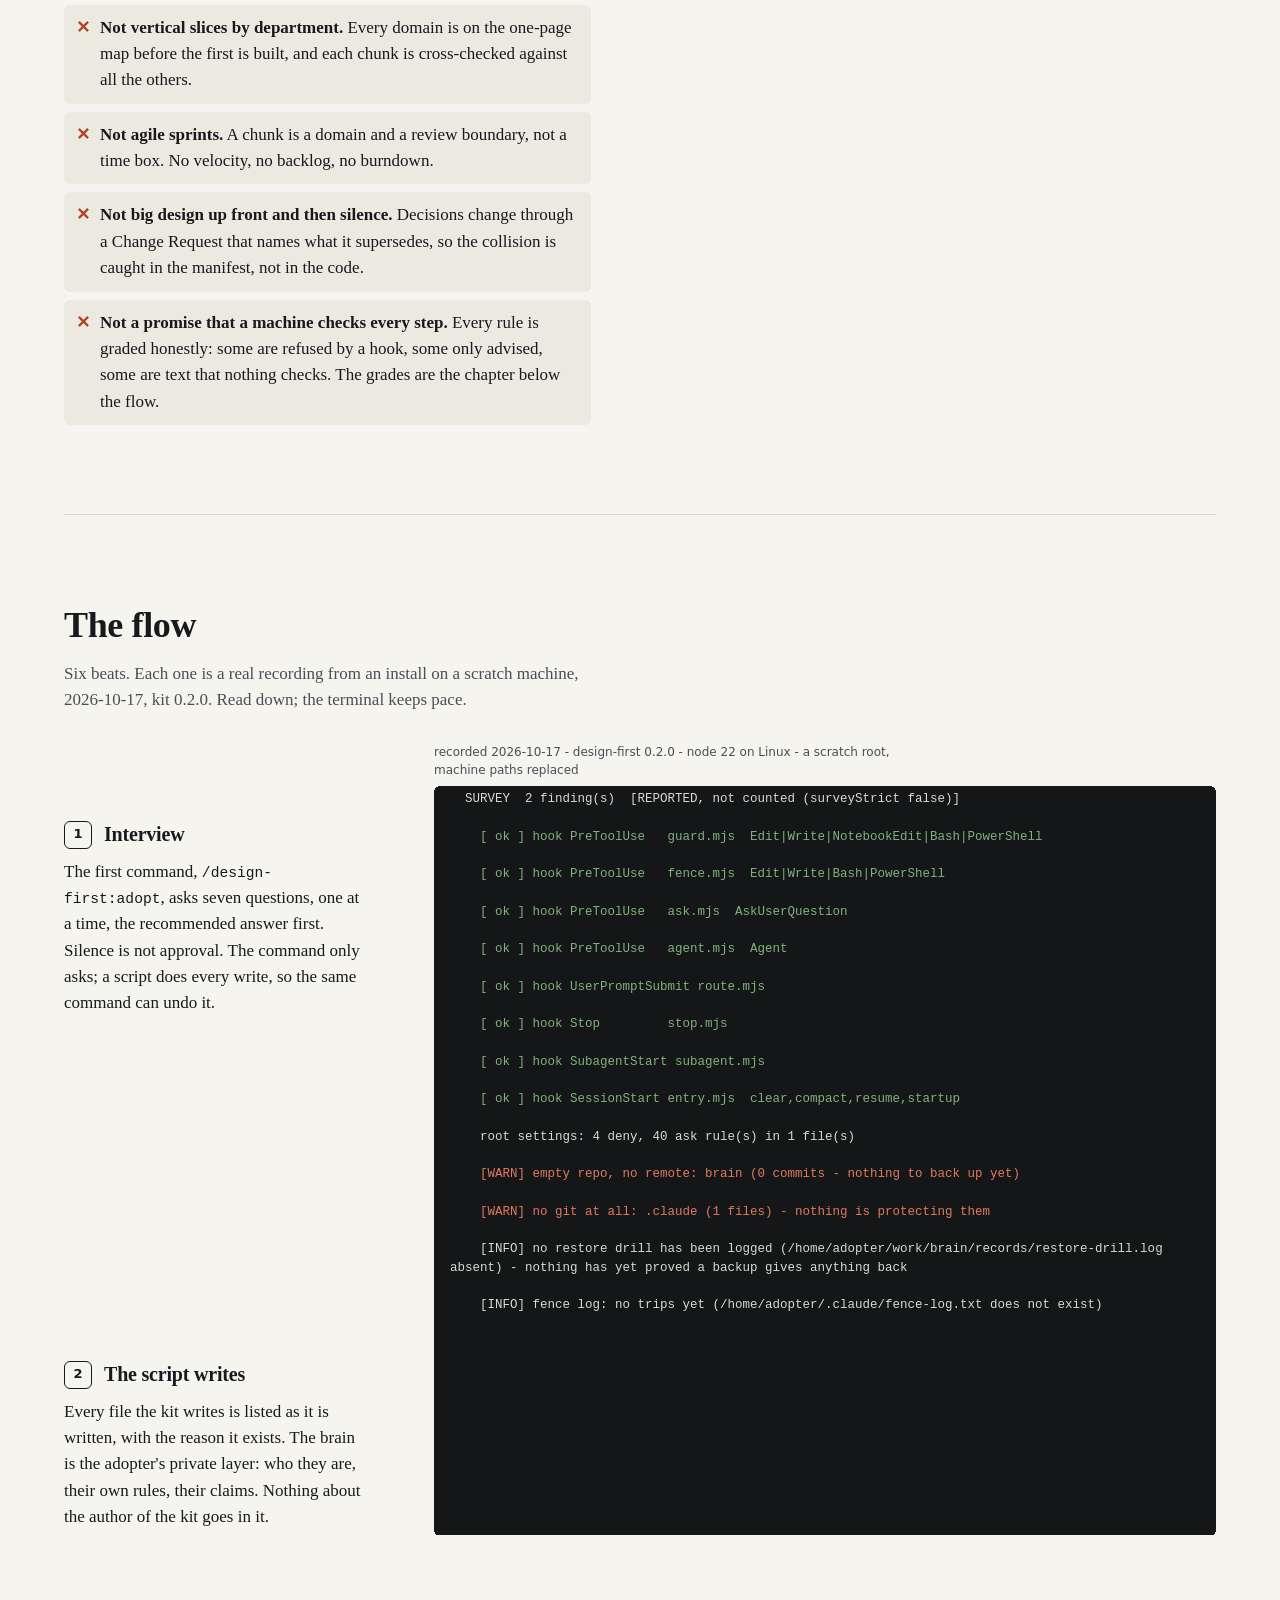
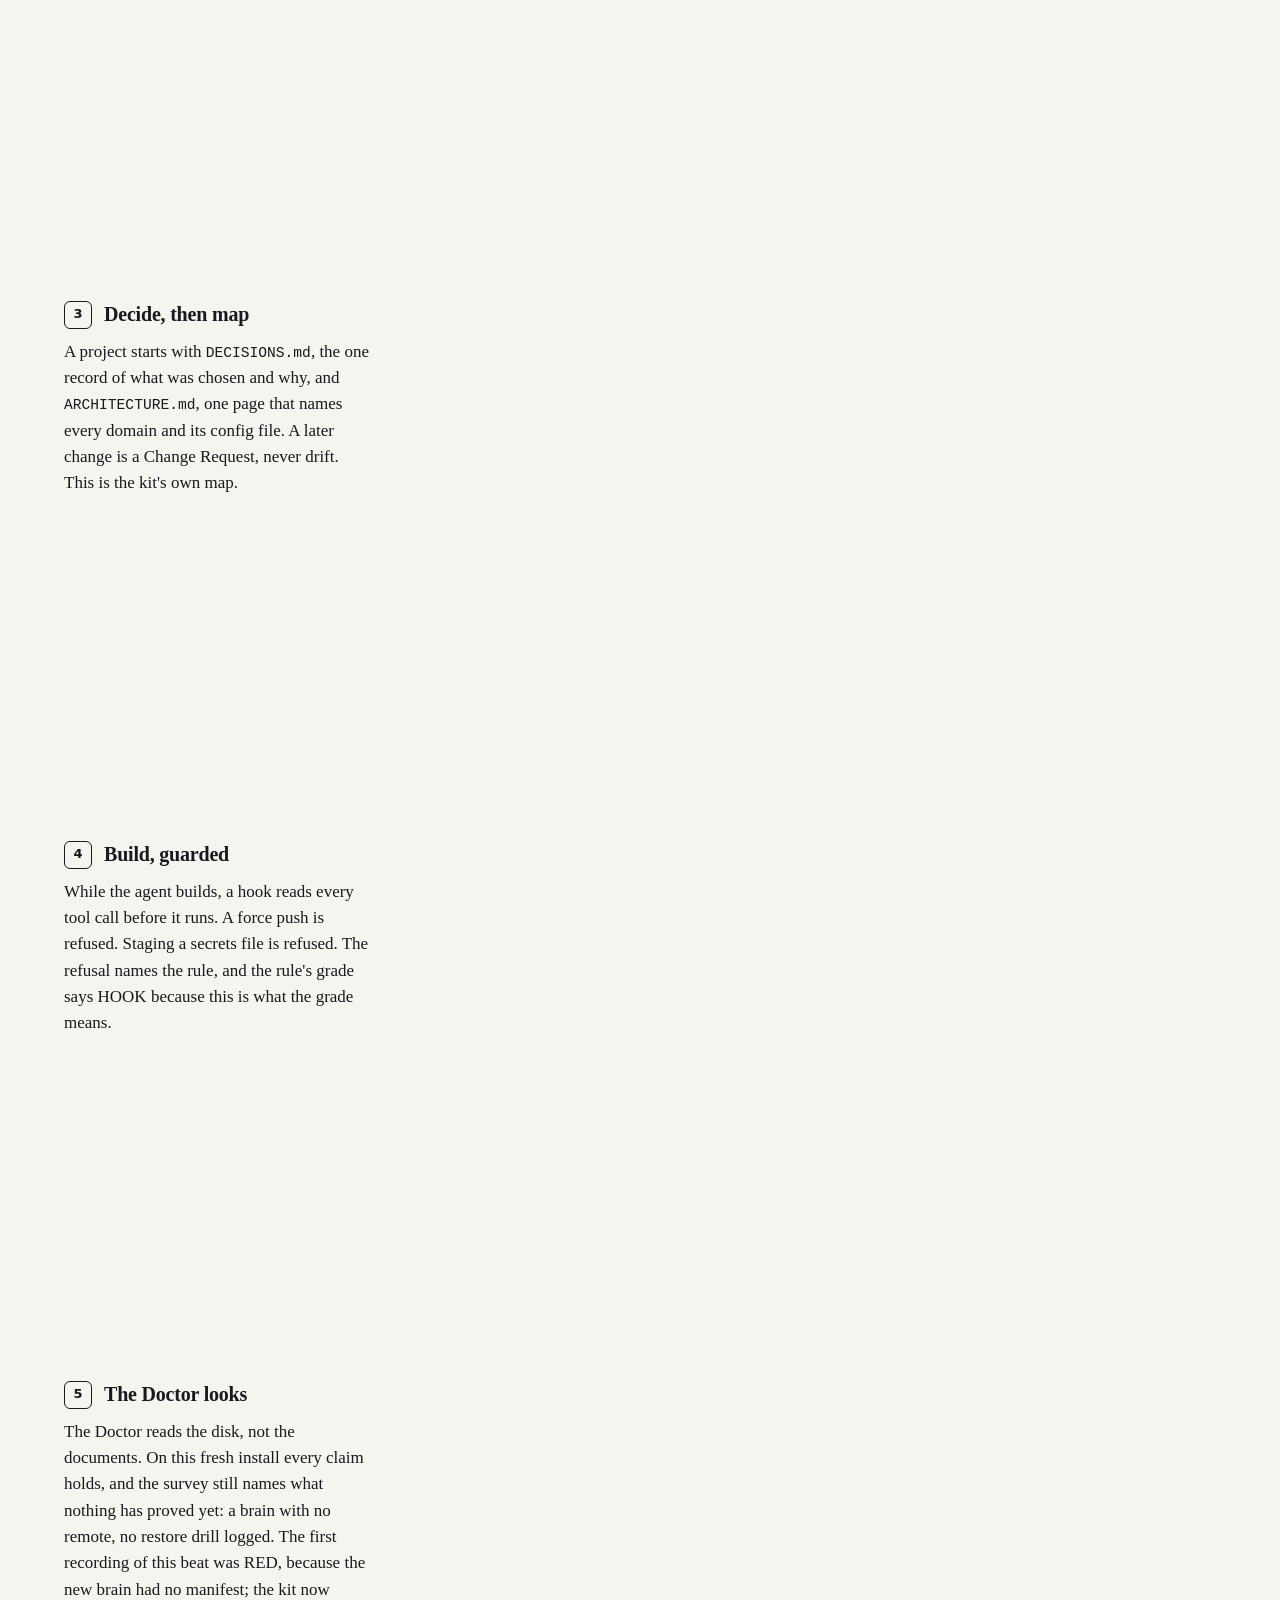
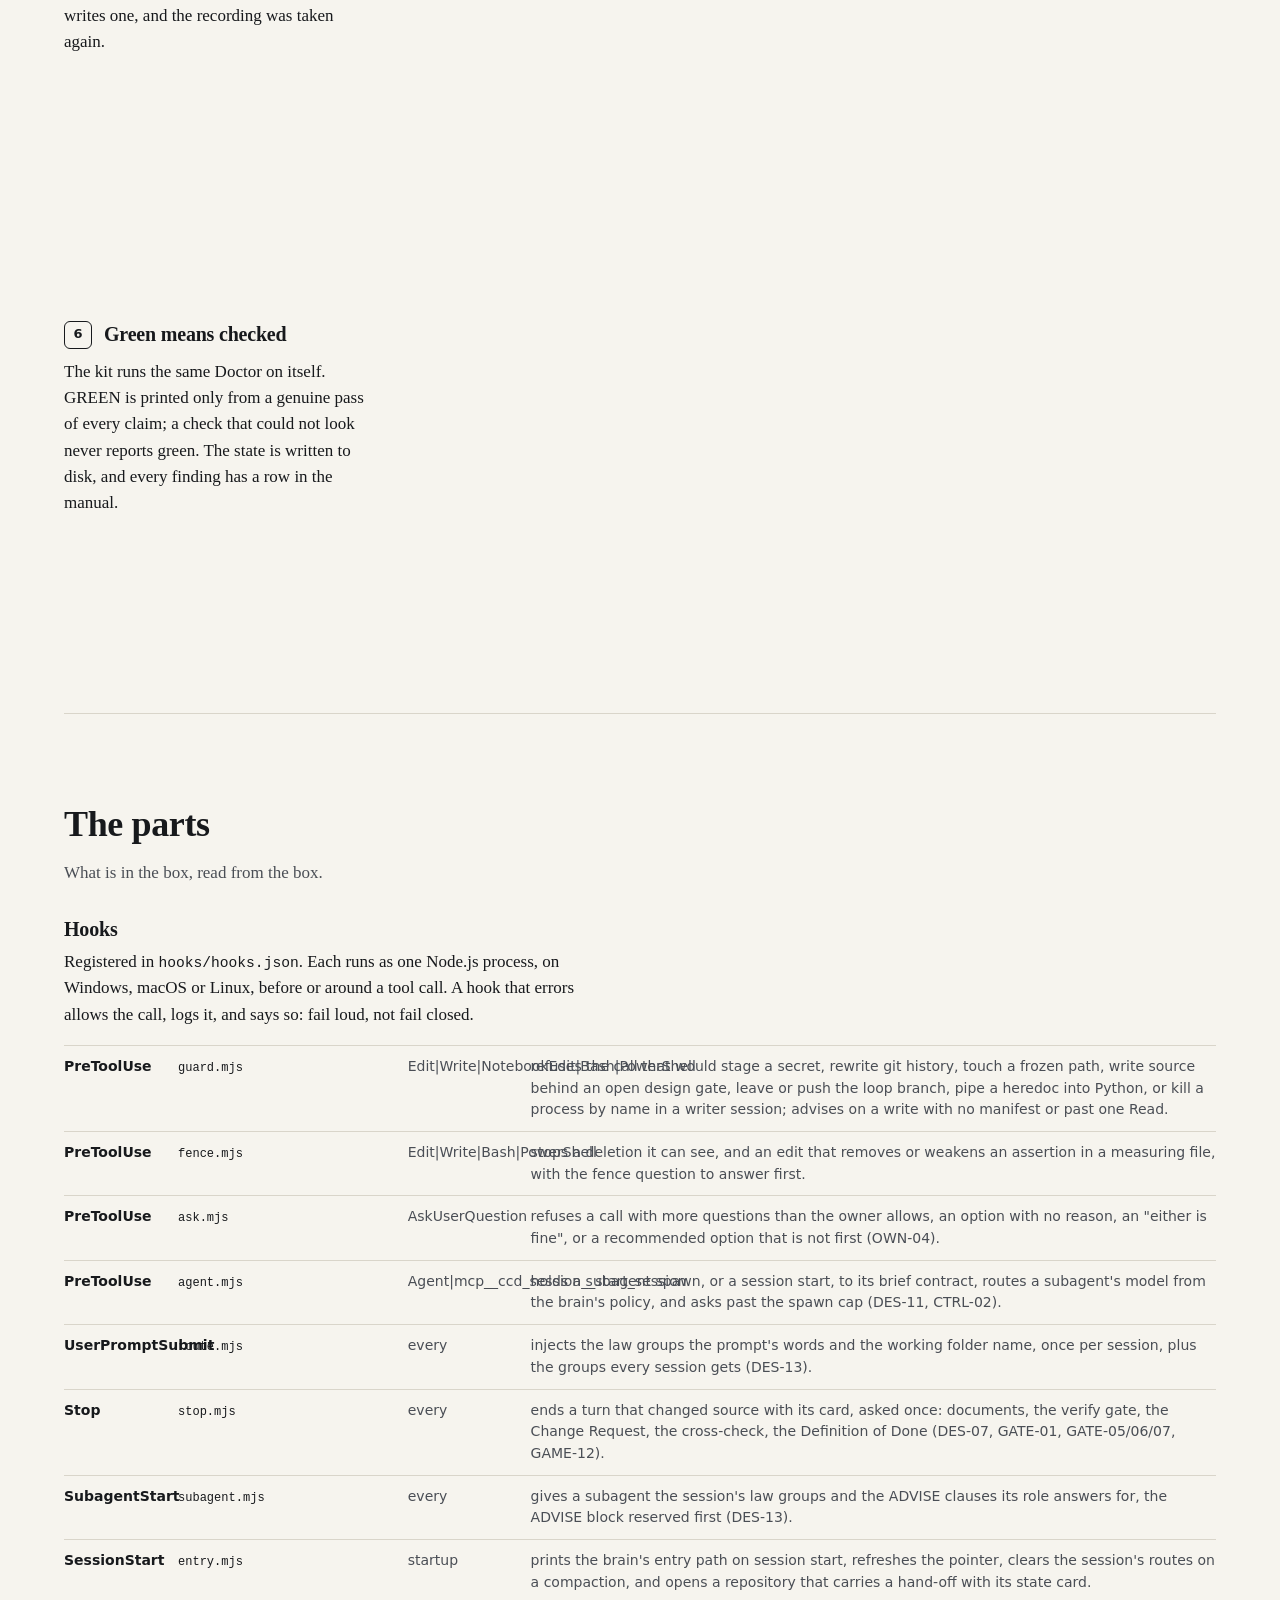
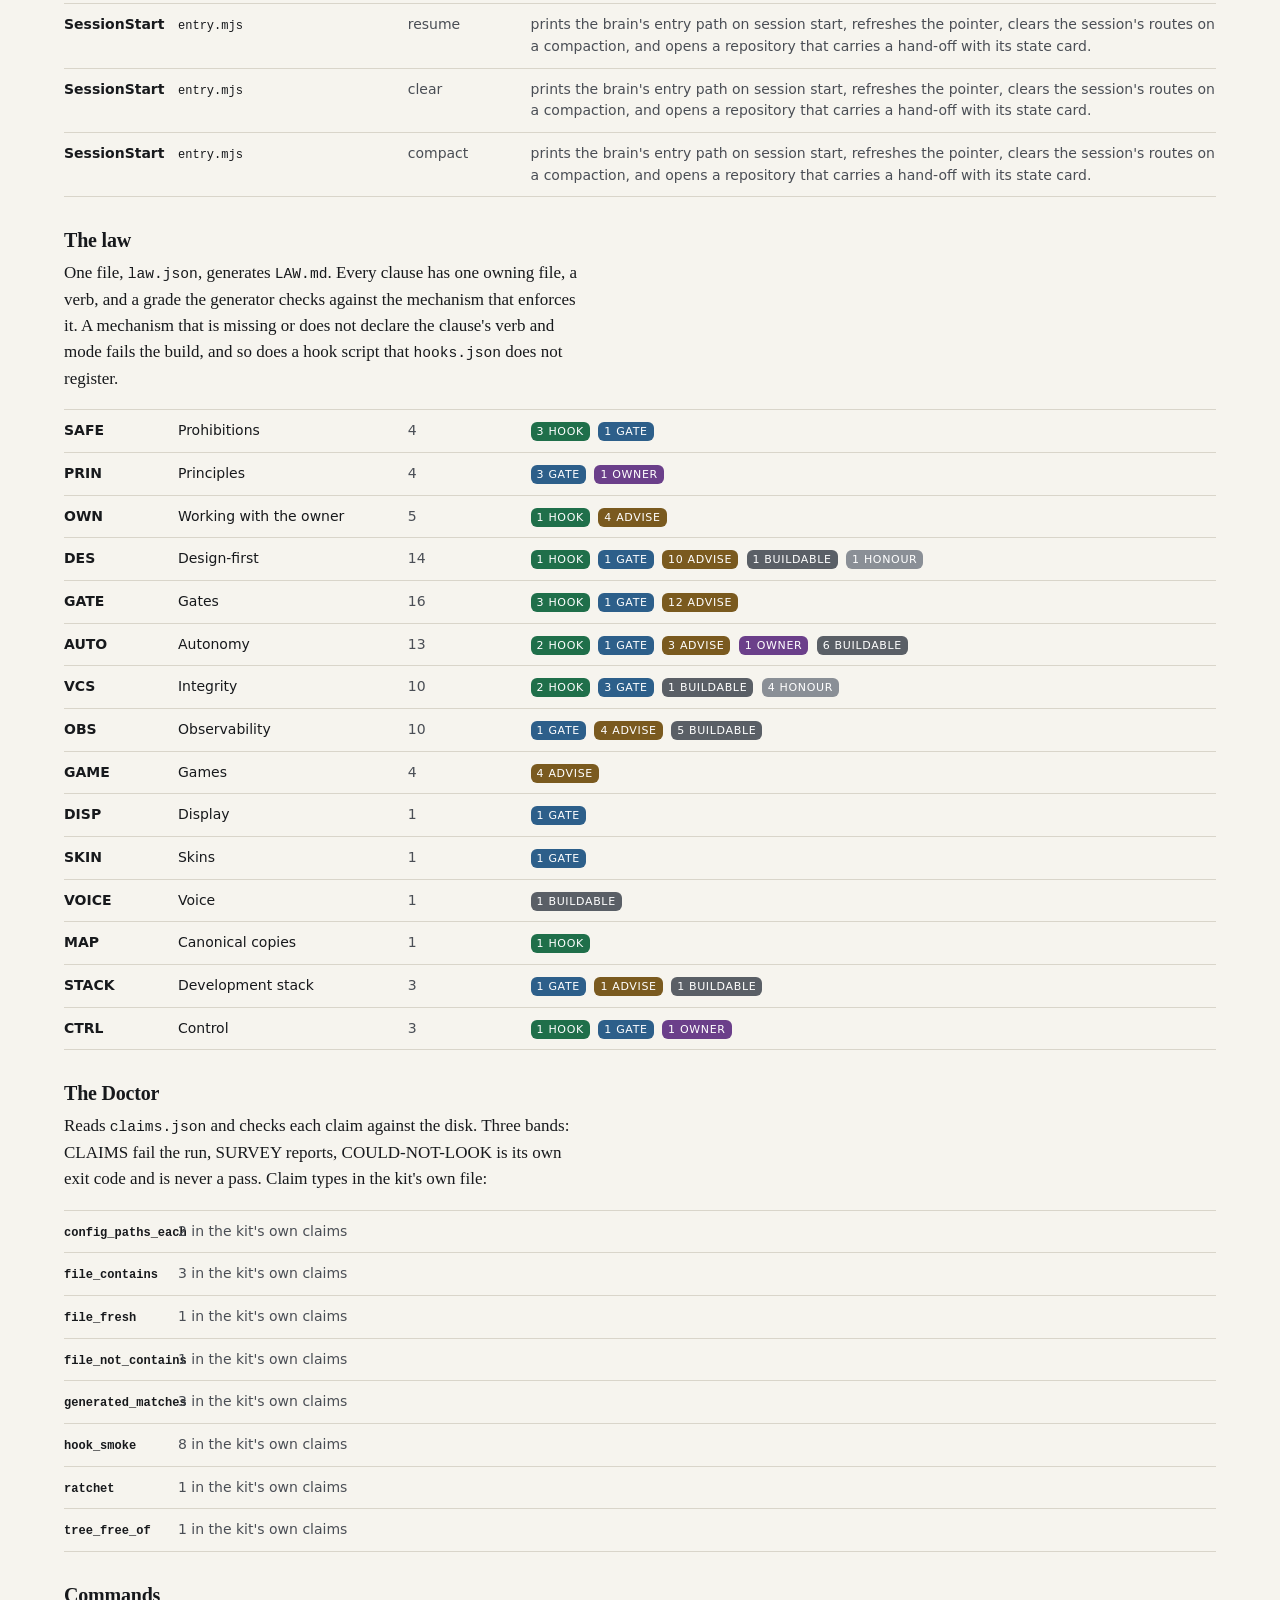
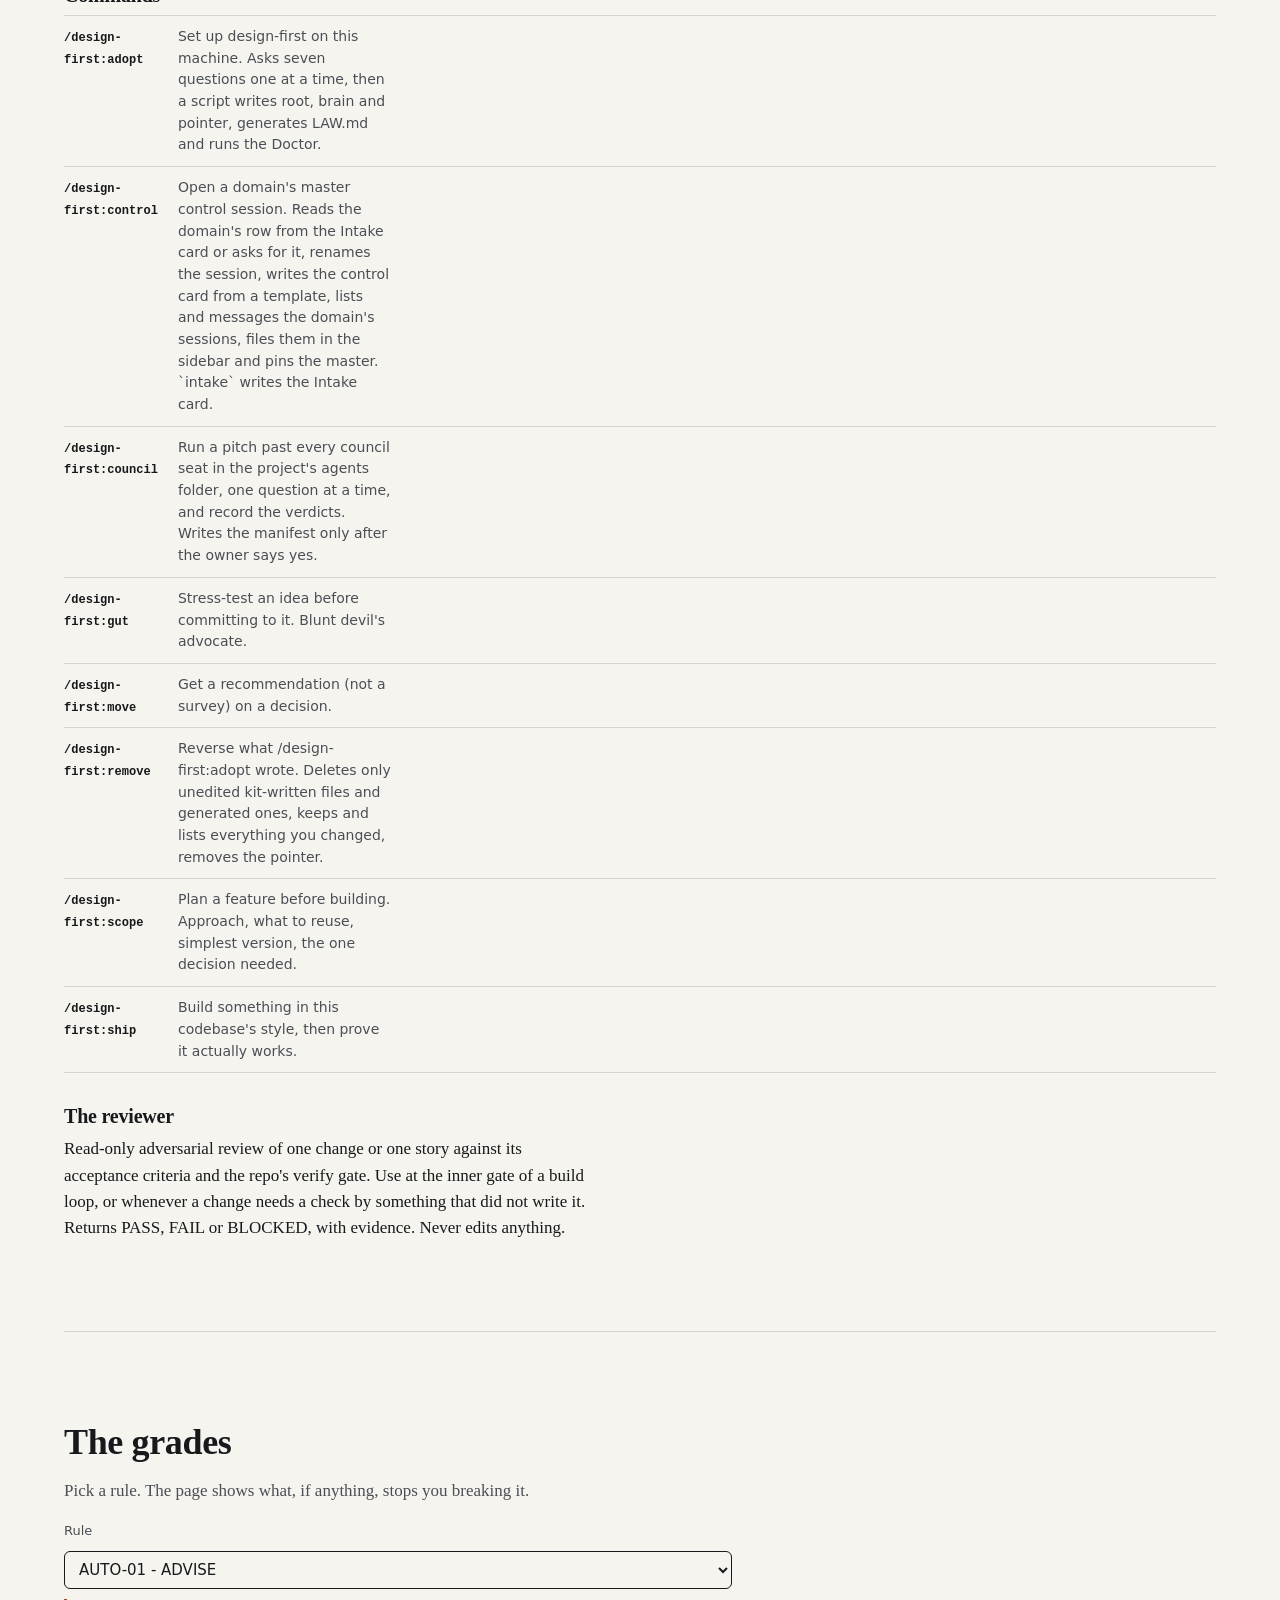
==== commit a0cd1c5e: "Release 0.2.14: two interview moves from the prompt-library skim GATE-16, new: an APPROVE or ADD ver" ====
--- a/docs/index.html
+++ b/docs/index.html
@@ -14,7 +14,7 @@
 
 <header class="top" data-chrome="identity_navigation">
   <a class="home" href="https://jordan-doerksen.github.io/">Home</a>
-  <span class="title"><b>design-first</b> <span class="ver">0.2.13</span></span>
+  <span class="title"><b>design-first</b> <span class="ver">0.2.14</span></span>
   <a class="repo" href="https://github.com/Jordan-Doerksen/design-first">Code</a>
 </header>
 
@@ -38,7 +38,7 @@
   <p class="kicker">A working method for building with coding agents</p>
   <h1>A rule is only a rule when something on the disk can stop you.</h1>
   <p class="lede">design-first is a Claude Code plugin. It interviews every request before it builds, locks each decision in a manifest, builds one domain at a time and cross-checks it against all of them, and gives every rule an id and a grade that says whether a machine enforces it. A Doctor checks the disk and prints what it found, never what a document says.</p>
-  <p class="figs"><b>89</b> rules in the kit. <b>14</b> stopped by a hook, <b>15</b> by a gate, <b>5</b> by nothing but the reader. The page says so because the law file says so, and this page is generated from it.</p>
+  <p class="figs"><b>90</b> rules in the kit. <b>14</b> stopped by a hook, <b>15</b> by a gate, <b>5</b> by nothing but the reader. The page says so because the law file says so, and this page is generated from it.</p>
 </section>
 
 <section class="chapter method" id="method">
@@ -591,7 +591,7 @@
 <li><span class="ix-id">PRIN</span><span class="ix-name">Principles</span><span class="ix-n">4</span><span class="ix-grades"><span class="g g-gate">3 GATE</span> <span class="g g-owner">1 OWNER</span></span></li>
 <li><span class="ix-id">OWN</span><span class="ix-name">Working with the owner</span><span class="ix-n">5</span><span class="ix-grades"><span class="g g-hook">1 HOOK</span> <span class="g g-advise">4 ADVISE</span></span></li>
 <li><span class="ix-id">DES</span><span class="ix-name">Design-first</span><span class="ix-n">14</span><span class="ix-grades"><span class="g g-hook">1 HOOK</span> <span class="g g-gate">1 GATE</span> <span class="g g-advise">10 ADVISE</span> <span class="g g-buildable">1 BUILDABLE</span> <span class="g g-honour">1 HONOUR</span></span></li>
-<li><span class="ix-id">GATE</span><span class="ix-name">Gates</span><span class="ix-n">15</span><span class="ix-grades"><span class="g g-hook">3 HOOK</span> <span class="g g-gate">1 GATE</span> <span class="g g-advise">11 ADVISE</span></span></li>
+<li><span class="ix-id">GATE</span><span class="ix-name">Gates</span><span class="ix-n">16</span><span class="ix-grades"><span class="g g-hook">3 HOOK</span> <span class="g g-gate">1 GATE</span> <span class="g g-advise">12 ADVISE</span></span></li>
 <li><span class="ix-id">AUTO</span><span class="ix-name">Autonomy</span><span class="ix-n">13</span><span class="ix-grades"><span class="g g-hook">2 HOOK</span> <span class="g g-gate">1 GATE</span> <span class="g g-advise">3 ADVISE</span> <span class="g g-owner">1 OWNER</span> <span class="g g-buildable">6 BUILDABLE</span></span></li>
 <li><span class="ix-id">VCS</span><span class="ix-name">Integrity</span><span class="ix-n">10</span><span class="ix-grades"><span class="g g-hook">2 HOOK</span> <span class="g g-gate">3 GATE</span> <span class="g g-buildable">1 BUILDABLE</span> <span class="g g-honour">4 HONOUR</span></span></li>
 <li><span class="ix-id">OBS</span><span class="ix-name">Observability</span><span class="ix-n">10</span><span class="ix-grades"><span class="g g-gate">1 GATE</span> <span class="g g-advise">4 ADVISE</span> <span class="g g-buildable">5 BUILDABLE</span></span></li>
@@ -690,6 +690,7 @@
 <option value="GATE-13">GATE-13 - ADVISE</option>
 <option value="GATE-14">GATE-14 - ADVISE</option>
 <option value="GATE-15">GATE-15 - ADVISE</option>
+<option value="GATE-16">GATE-16 - ADVISE</option>
 <option value="MAP-01">MAP-01 - HOOK</option>
 <option value="OBS-01">OBS-01 - BUILDABLE</option>
 <option value="OBS-02">OBS-02 - ADVISE</option>
@@ -734,7 +735,7 @@
   </div>
 
   <ul class="counts" aria-label="Rules per grade">
-<li><span class="g g-deny">DENY</span><b>0</b></li><li><span class="g g-hook">HOOK</span><b>14</b></li><li><span class="g g-gate">GATE</span><b>15</b></li><li><span class="g g-advise">ADVISE</span><b>37</b></li><li><span class="g g-owner">OWNER</span><b>3</b></li><li><span class="g g-buildable">BUILDABLE</span><b>15</b></li><li><span class="g g-honour">HONOUR</span><b>5</b></li>
+<li><span class="g g-deny">DENY</span><b>0</b></li><li><span class="g g-hook">HOOK</span><b>14</b></li><li><span class="g g-gate">GATE</span><b>15</b></li><li><span class="g g-advise">ADVISE</span><b>38</b></li><li><span class="g g-owner">OWNER</span><b>3</b></li><li><span class="g g-buildable">BUILDABLE</span><b>15</b></li><li><span class="g g-honour">HONOUR</span><b>5</b></li>
   </ul>
   <table><thead><tr><th scope="col">grade</th><th scope="col">a machine will</th></tr></thead><tbody><tr><td>DENY</td><td>refuse, by a permission deny rule</td></tr><tr><td>HOOK</td><td>inspect the call and refuse when its rule matches</td></tr><tr><td>ADVISE</td><td>add context, or ask once; let the call or the turn proceed</td></tr><tr><td>GATE</td><td>stop and ask, or turn the Doctor red</td></tr><tr><td>BUILDABLE</td><td>nothing yet: the mechanism is specified and not shipped</td></tr><tr><td>OWNER</td><td>nothing: this is a standing ruling by the owner</td></tr><tr><td>HONOUR</td><td>nothing: this is a request</td></tr></tbody></table>
 
@@ -793,6 +794,7 @@
 <tr id="GATE-13"><th scope="row"><a href="#GATE-13">GATE-13</a></th><td><span class="g g-advise">ADVISE</span></td><td>Before you remove, automate or simplify a thing, list its full function, not only its named one.</td><td class="mech">hook: hooks/fence.mjs#fence-net-deletion</td></tr>
 <tr id="GATE-14"><th scope="row"><a href="#GATE-14">GATE-14</a></th><td><span class="g g-advise">ADVISE</span></td><td>A decision about appearance, motion or feel is asked only after more than one real option is rendered side by side on one page; the question that follows is one question, with the recommended option first.</td><td class="mech">hook: hooks/subagent.mjs#advise-by-role</td></tr>
 <tr id="GATE-15"><th scope="row"><a href="#GATE-15">GATE-15</a></th><td><span class="g g-advise">ADVISE</span></td><td>The interview is a design tree worked by frontier: the next question is one whose prerequisites are settled, facts about the environment are the agent&#39;s job to find and never the owner&#39;s to supply, and the pass ends only when no branch is left silently assumed.</td><td class="mech">hook: hooks/subagent.mjs#advise-by-role</td></tr>
+<tr id="GATE-16"><th scope="row"><a href="#GATE-16">GATE-16</a></th><td><span class="g g-advise">ADVISE</span></td><td>An APPROVE or ADD verdict carries the observable that would show the element wrong, written beside the verdict and into the spec&#39;s failure modes; an element with no such observable is not approved, it is unfalsifiable, and it goes to the Open Questions table.</td><td class="mech">hook: hooks/route.mjs#route-law</td></tr>
 <tr id="MAP-01"><th scope="row"><a href="#MAP-01">MAP-01</a></th><td><span class="g g-hook">HOOK</span></td><td>Before editing anything that has versions, confirm the canonical copy; do not trust an inventory written inside another file.</td><td class="mech">hook: hooks/guard.mjs#frozen-path</td></tr>
 <tr id="OBS-01"><th scope="row"><a href="#OBS-01">OBS-01</a></th><td><span class="g g-buildable">BUILDABLE</span></td><td>Every program ships structured, persisted logs; a silent failure is a defect even when the program runs.</td><td class="mech">planned: DECISIONS.md#2.7</td></tr>
 <tr id="OBS-02"><th scope="row"><a href="#OBS-02">OBS-02</a></th><td><span class="g g-advise">ADVISE</span></td><td>Logs carry the same keys in every language, and severity is a number on the OpenTelemetry model, not a house spelling.</td><td class="mech">hook: hooks/subagent.mjs#advise-by-role</td></tr>
@@ -835,7 +837,7 @@
       </tbody>
     </table>
   </details>
-  <script id="clause-data" type="application/json">[{"id":"AUTO-01","group":"AUTO","grade":"ADVISE","rule":"A design decision is the owner's and an execution decision is the agent's; if it is not clearly execution, it is design.","verb":"decide-scope","mech":"hook: hooks/subagent.mjs#advise-by-role"},{"id":"AUTO-02","group":"AUTO","grade":"BUILDABLE","rule":"The loop stops at a manifest change, new scope, taste, a Change Request, a push or merge, a delete or move, a design-gated project, any secret, or anything that weakens a check.","verb":"stop","mech":"planned: DECISIONS.md#2.8"},{"id":"AUTO-03","group":"AUTO","grade":"ADVISE","rule":"The unit of work is a story, not a chunk; the chunk stays the stop boundary.","verb":"size-work","mech":"hook: hooks/subagent.mjs#advise-by-role"},{"id":"AUTO-04","group":"AUTO","grade":"HOOK","rule":"Only the Reviewer's verdict writes the pass mark, never the Builder; a Builder that edits the ledger voids its own attempt.","verb":"write-passes","mech":"hook: hooks/guard.mjs#ledger"},{"id":"AUTO-05","group":"AUTO","grade":"GATE","rule":"The Reviewer is a separate agent with a read-only tool set, defined in the kit's reviewer agent file, not as a sentence.","verb":"define-reviewer","mech":"doctor-claim: KIT-REVIEWER-01"},{"id":"AUTO-06","group":"AUTO","grade":"ADVISE","rule":"Evidence means the command and its literal output, pasted; a model's claim that something passed is not evidence.","verb":"evidence","mech":"hook: hooks/subagent.mjs#advise-by-role"},{"id":"AUTO-07","group":"AUTO","grade":"BUILDABLE","rule":"A deterministic check sets the pass mark; a model verdict may only add a finding, never clear one.","verb":"verdict","mech":"planned: DECISIONS.md#2.8"},{"id":"AUTO-08","group":"AUTO","grade":"BUILDABLE","rule":"A green verify gate is the floor, not the proof; a green gate with no new probe covering this story's behaviour is a fail.","verb":"prove","mech":"planned: DECISIONS.md#2.8"},{"id":"AUTO-09","group":"AUTO","grade":"OWNER","rule":"Where a story is about feel, motion or appearance, a person is the gate, because a read-only reviewer cannot look at a screen.","verb":"judge-feel","mech":""},{"id":"AUTO-10","group":"AUTO","grade":"BUILDABLE","rule":"Each story starts a fresh context; state lives on the disk, not in the context, and a reset beats a compaction.","verb":"reset-context","mech":"planned: DECISIONS.md#2.8"},{"id":"AUTO-11","group":"AUTO","grade":"HOOK","rule":"The loop works on its own branch and never pushes and never merges.","verb":"push","mech":"hook: hooks/guard.mjs#loop-no-push"},{"id":"AUTO-12","group":"AUTO","grade":"BUILDABLE","rule":"No verify gate, no loop; nor on a design-gated project, a chunk with open questions, or a dirty tree.","verb":"start-loop","mech":"planned: DECISIONS.md#2.8"},{"id":"AUTO-13","group":"AUTO","grade":"BUILDABLE","rule":"The loop ends with a state card in HANDOFF.md and the exact push command for the owner.","verb":"hand-back","mech":"planned: DECISIONS.md#2.8"},{"id":"CTRL-01","group":"CTRL","grade":"OWNER","rule":"One control session per domain and one intake above them, each started from a fresh chat and never from another domain's session; a work session starts from its master, never from a loose chat, and reports to it at turn end.","verb":"control","mech":""},{"id":"CTRL-02","group":"CTRL","grade":"HOOK","rule":"Every brief, for a subagent or for a session, names what it reports to and in what shape; a brief that does not is refused.","verb":"report-to","mech":"hook: hooks/agent.mjs#agent-brief"},{"id":"CTRL-03","group":"CTRL","grade":"GATE","rule":"Every control card lives in the brain's control folder, exists at its path and names its master.","verb":"keep-card","mech":"doctor-claim: KIT-CONTROL-01"},{"id":"DES-01","group":"DES","grade":"BUILDABLE","rule":"Interview, then the decisions manifest, then the architecture map, then build in chunks, then cross-check; every project, no exceptions.","verb":"design","mech":"planned: DECISIONS.md#2.7"},{"id":"DES-02","group":"DES","grade":"ADVISE","rule":"A subsystem is not coded until its foundational decisions are locked in the manifest; a later change is a Change Request, never drift.","verb":"lock","mech":"hook: hooks/guard.mjs#no-manifest"},{"id":"DES-03","group":"DES","grade":"ADVISE","rule":"Split by subject, never by size: a part leaves its file when it is independent and separately tunable, or when a real change finds a subject that falls out; a split-off file names what it uses, and a tiny helper stays inline.","verb":"split","mech":"hook: hooks/guard.mjs#file-size"},{"id":"DES-04","group":"DES","grade":"ADVISE","rule":"Every tunable value lives in a config file, never in logic; changing behaviour never requires changing code.","verb":"configure","mech":"hook: hooks/subagent.mjs#advise-by-role"},{"id":"DES-05","group":"DES","grade":"ADVISE","rule":"Build the smallest slice that works, then show the owner; never over-engineer the slice and never skip the design.","verb":"slice","mech":"hook: hooks/subagent.mjs#advise-by-role"},{"id":"DES-06","group":"DES","grade":"ADVISE","rule":"During a chunk, edit only that chunk's files; no unrelated refactor.","verb":"scope-edit","mech":"hook: hooks/subagent.mjs#advise-by-role"},{"id":"DES-07","group":"DES","grade":"ADVISE","rule":"Documents are co-equal artifacts, updated before the work is called done; document debt is technical debt.","verb":"document","mech":"hook: hooks/stop.mjs#stop-done"},{"id":"DES-08","group":"DES","grade":"ADVISE","rule":"Every workaround carries an inline note saying what failed and why this is the fix, because an unexplained correction gets cleaned up and the defect returns.","verb":"annotate","mech":"hook: hooks/subagent.mjs#advise-by-role"},{"id":"DES-09","group":"DES","grade":"HONOUR","rule":"Every repository carries its line-ending attributes file in its first commit; the bytes belong to the repository, not to a machine setting.","verb":"pin-bytes","mech":""},{"id":"DES-10","group":"DES","grade":"GATE","rule":"Install with the fail-on-drift verb, never the resolve-fresh verb, and pin the toolchain as well as the dependencies.","verb":"install","mech":"permission-rule: templates/root-settings.json#permissions.ask"},{"id":"DES-11","group":"DES","grade":"HOOK","rule":"A subagent starts only with a brief that names the goal, the files or area, the done-check and what is ruled out; its model follows the brain's role table unless the call names one; more spawns than the cap in one turn ask the owner.","verb":"parallelise","mech":"hook: hooks/agent.mjs#agent-brief"},{"id":"DES-12","group":"DES","grade":"ADVISE","rule":"Match the task to an installed skill before building from an empty start, by reading the installed skills directory itself rather than a list in a law file.","verb":"match-skill","mech":"hook: hooks/route.mjs#skills"},{"id":"DES-13","group":"DES","grade":"ADVISE","rule":"A session is handed the law for its task by route: the generated index rows for each matched group, once per session, with the owning file named; the full rule set is never loaded at start.","verb":"route-law","mech":"hook: hooks/route.mjs#route-law"},{"id":"DES-14","group":"DES","grade":"ADVISE","rule":"A session on any repository that carries a hand-off opens with a state card, and the hand-off ends with the opening prompt for the next session.","verb":"open-session","mech":"hook: hooks/entry.mjs#state-card"},{"id":"DISP-07","group":"DISP","grade":"GATE","rule":"A change that makes a claim ships the thing that measures the claim in the same commit, the build prints it, the drawing and the check read the same function, and a figure that cannot be regenerated does not ship.","verb":"measure-claim","mech":"doctor-claim: KIT-DOCS-01"},{"id":"GAME-11","group":"GAME","grade":"ADVISE","rule":"State the hat you wear and wear one at a time; the Programmer hat stays locked until an owner-approved spec exists.","verb":"wear-hat","mech":"hook: hooks/subagent.mjs#advise-by-role"},{"id":"GAME-12","group":"GAME","grade":"ADVISE","rule":"The inner gate runs after every small verifiable change (verify, stop, show what changed and what it proves, wait), the outer gate runs at every chunk boundary, and only a trivial, reversible, owner-requested single-file edit is exempt.","verb":"gate-change","mech":"hook: hooks/stop.mjs#stop-done"},{"id":"GAME-13","group":"GAME","grade":"ADVISE","rule":"A session on a game repository opens with a state card built from the repository's documents, never from memory, and a disagreement with the real state is raised before any work.","verb":"open-session","mech":"hook: hooks/entry.mjs#state-card"},{"id":"GAME-14","group":"GAME","grade":"ADVISE","rule":"Cite the pattern or do not claim one; a pattern the cited reference does not contain is labelled as from memory, not from the reference.","verb":"cite","mech":"hook: hooks/subagent.mjs#advise-by-role"},{"id":"GATE-01","group":"GATE","grade":"ADVISE","rule":"Every requested addition gets the four-verdict pass of approve, redact, add and flavour, however detailed the prompt; a long request is a strong opening position, not a spec.","verb":"interview","mech":"hook: hooks/stop.mjs#interview"},{"id":"GATE-02","group":"GATE","grade":"ADVISE","rule":"Silence is not approval; full approval with nothing to cut is said out loud.","verb":"confirm","mech":"hook: hooks/subagent.mjs#advise-by-role"},{"id":"GATE-03","group":"GATE","grade":"GATE","rule":"A new third-party package is an owner decision, never an addition the agent makes itself; name it exactly and wait.","verb":"add-package","mech":"permission-rule: templates/root-settings.json#permissions.ask"},{"id":"GATE-04","group":"GATE","grade":"ADVISE","rule":"The Programmer hat unlocks only after the interview pass is complete.","verb":"unlock","mech":"hook: hooks/guard.mjs#no-manifest"},{"id":"GATE-05","group":"GATE","grade":"ADVISE","rule":"After each chunk, run the cross-check against the manifest, the architecture and the core goal.","verb":"cross-check","mech":"hook: hooks/stop.mjs#stop-done"},{"id":"GATE-06","group":"GATE","grade":"ADVISE","rule":"Any change to design, behaviour, config, risk, execution, data flow or dependencies needs a Change Request, and an approved one updates the Change Log.","verb":"change","mech":"hook: hooks/stop.mjs#stop-done"},{"id":"GATE-07","group":"GATE","grade":"ADVISE","rule":"Code that runs is not done; done is the Definition of Done checklist in the owning file.","verb":"finish","mech":"hook: hooks/stop.mjs#stop-done"},{"id":"GATE-08","group":"GATE","grade":"HOOK","rule":"Work where a wrong output costs money, safety or a person's trust gets an adversarial gap review of the spec and the manifest before the repository exists.","verb":"gap-review","mech":"hook: hooks/guard.mjs#design-gate"},{"id":"GATE-09","group":"GATE","grade":"HOOK","rule":"The gate is cleared when every finding is resolved or recorded, never because the review returned nothing; a review that finds nothing is a failed review.","verb":"clear-gate","mech":"hook: hooks/guard.mjs#design-gate"},{"id":"GATE-10","group":"GATE","grade":"ADVISE","rule":"When a tool fails later, check the spec first; a failure the spec did not predict is a spec failure, not only a code failure.","verb":"diagnose","mech":"hook: hooks/subagent.mjs#advise-by-role"},{"id":"GATE-11","group":"GATE","grade":"HOOK","rule":"An edit that removes or neuters an assertion in a measuring file is stopped or questioned; fix the code, not the measure.","verb":"weaken-assertion","mech":"hook: hooks/fence.mjs#goodhart-paren"},{"id":"GATE-12","group":"GATE","grade":"ADVISE","rule":"Before removing anything you did not put there, answer the fence question: what it prevents, what breaks, and what evidence you checked.","verb":"delete","mech":"hook: hooks/fence.mjs#fence-net-deletion"},{"id":"GATE-13","group":"GATE","grade":"ADVISE","rule":"Before you remove, automate or simplify a thing, list its full function, not only its named one.","verb":"simplify","mech":"hook: hooks/fence.mjs#fence-net-deletion"},{"id":"GATE-14","group":"GATE","grade":"ADVISE","rule":"A decision about appearance, motion or feel is asked only after more than one real option is rendered side by side on one page; the question that follows is one question, with the recommended option first.","verb":"taste","mech":"hook: hooks/subagent.mjs#advise-by-role"},{"id":"GATE-15","group":"GATE","grade":"ADVISE","rule":"The interview is a design tree worked by frontier: the next question is one whose prerequisites are settled, facts about the environment are the agent's job to find and never the owner's to supply, and the pass ends only when no branch is left silently assumed.","verb":"frontier","mech":"hook: hooks/subagent.mjs#advise-by-role"},{"id":"MAP-01","group":"MAP","grade":"HOOK","rule":"Before editing anything that has versions, confirm the canonical copy; do not trust an inventory written inside another file.","verb":"confirm-canonical","mech":"hook: hooks/guard.mjs#frozen-path"},{"id":"OBS-01","group":"OBS","grade":"BUILDABLE","rule":"Every program ships structured, persisted logs; a silent failure is a defect even when the program runs.","verb":"log","mech":"planned: DECISIONS.md#2.7"},{"id":"OBS-02","group":"OBS","grade":"ADVISE","rule":"Logs carry the same keys in every language, and severity is a number on the OpenTelemetry model, not a house spelling.","verb":"shape-log","mech":"hook: hooks/subagent.mjs#advise-by-role"},{"id":"OBS-03","group":"OBS","grade":"ADVISE","rule":"Log the negative space: the critical lines say what did not happen.","verb":"log-negative","mech":"hook: hooks/subagent.mjs#advise-by-role"},{"id":"OBS-04","group":"OBS","grade":"BUILDABLE","rule":"Never hide an error: no swallowed exception, no unreachable handler, no unlogged external failure.","verb":"handle-error","mech":"planned: DECISIONS.md#2.7"},{"id":"OBS-05","group":"OBS","grade":"BUILDABLE","rule":"Install the process-level crash trap in every program, because a panic or a segfault kills the process before any handler you wrote runs.","verb":"trap-crash","mech":"planned: DECISIONS.md#2.7"},{"id":"OBS-06","group":"OBS","grade":"ADVISE","rule":"Every check returns a code and a reason on the Nagios contract, UNKNOWN wins aggregation, and a panel renders OK only from a genuine OK.","verb":"aggregate","mech":"hook: hooks/subagent.mjs#advise-by-role"},{"id":"OBS-07","group":"OBS","grade":"GATE","rule":"Show nothing rather than something false, and absent is not zero; a check that could not look never reports green.","verb":"report-green","mech":"tool: tools/doctor/report.mjs#could-not-look"},{"id":"OBS-08","group":"OBS","grade":"BUILDABLE","rule":"Every runnable tool ships a logger and a manual with a symptom, meaning and fix table.","verb":"ship-manual","mech":"planned: DECISIONS.md#2.7"},{"id":"OBS-09","group":"OBS","grade":"BUILDABLE","rule":"Every new game builds its debug watchdog before the first mechanic.","verb":"build-watchdog","mech":"planned: DECISIONS.md#2.7"},{"id":"OBS-10","group":"OBS","grade":"ADVISE","rule":"A shipped tool logs to the per-user application data directory, never beside the executable.","verb":"locate-log","mech":"hook: hooks/subagent.mjs#advise-by-role"},{"id":"OWN-04","group":"OWN","grade":"HOOK","rule":"Ask the owner one question at a time, or at most the number of independent questions the brain allows in one call, as multiple choice, with the recommended option first; every option carries a reason to pick it, the recommendation says why it wins, no two options are offered as equally fine, and where the asking surface has no room for a reason the reason goes in the text above it.","verb":"ask","mech":"hook: hooks/ask.mjs#ask-shape"},{"id":"OWN-05","group":"OWN","grade":"ADVISE","rule":"Do not ask the owner an implementation question they have no way to answer; when one answer is defensible, choose it, record why, and make it a config value so it stays reversible.","verb":"decide","mech":"hook: hooks/subagent.mjs#advise-by-role"},{"id":"OWN-06","group":"OWN","grade":"ADVISE","rule":"Deliver what was asked, then stop; offer an addition in one line and do not build it first.","verb":"deliver","mech":"hook: hooks/subagent.mjs#advise-by-role"},{"id":"OWN-07","group":"OWN","grade":"ADVISE","rule":"When the project has a UI, anything the operator must run is a button in the app, not a script on the disk.","verb":"expose-action","mech":"hook: hooks/subagent.mjs#advise-by-role"},{"id":"OWN-10","group":"OWN","grade":"ADVISE","rule":"Never assume the best way: rank each decision low, medium or high and state the rank; a low one is acted on, a medium one gets a quick research pass first, a high one gets serious recon, and a case study supplements research but never replaces it.","verb":"rank","mech":"hook: hooks/route.mjs#always-route"},{"id":"PRIN-01","group":"PRIN","grade":"OWNER","rule":"Context economy comes before every other rule: every decision about files, folders and config reduces what an agent must read before it can change something safely.","verb":"reduce-context","mech":""},{"id":"PRIN-03","group":"PRIN","grade":"GATE","rule":"A fact about the disk is generated, never typed; if it can be derived, derive it.","verb":"generate","mech":"doctor-claim: KIT-LAW-01"},{"id":"PRIN-04","group":"PRIN","grade":"GATE","rule":"The next misbehaviour produces a mechanism, not a paragraph; writing the rule harder is the reflex that made adherence worse.","verb":"mechanise","mech":"doctor-claim: KIT-RATCHET-01"},{"id":"PRIN-05","group":"PRIN","grade":"GATE","rule":"One subject, one file; a rule stated in two places will disagree in two places.","verb":"state-once","mech":"tool: tools/law/build-law.mjs#state-once"},{"id":"SAFE-01","group":"SAFE","grade":"HOOK","rule":"Secrets live in an ignored secrets file and never enter a commit; a leaked token is rotated first and removed second.","verb":"stage","mech":"hook: hooks/guard.mjs#stage-secret"},{"id":"SAFE-04","group":"SAFE","grade":"GATE","rule":"Show nothing rather than something false: a blank panel beats a wrong number, anything unverified is labelled, and absent is not zero.","verb":"report-green","mech":"tool: tools/doctor/report.mjs#could-not-look"},{"id":"SAFE-06","group":"SAFE","grade":"HOOK","rule":"Never tidy, commit, reset or consolidate a dirty or untracked tree on your own initiative; some are dirty on purpose to protect something that works.","verb":"tidy","mech":"hook: hooks/guard.mjs#dirty-tree"},{"id":"SAFE-09","group":"SAFE","grade":"HOOK","rule":"A retired but load-bearing folder is never deleted, moved or archived while a live consumer still reads it.","verb":"edit-frozen","mech":"hook: hooks/guard.mjs#frozen-path"},{"id":"SKIN-07","group":"SKIN","grade":"GATE","rule":"Never snapshot a count from any external corpus into a law; read the catalogue for the current corpus, because a number quoted in a law goes stale silently.","verb":"snapshot-count","mech":"tool: tools/law/build-law.mjs#no-count"},{"id":"STACK-01","group":"STACK","grade":"GATE","rule":"Every repository's architecture map carries a Stack section that names each runtime it needs, its version pin, its lockfile and its install verb; a runtime the section does not name is a Change Request.","verb":"record-stack","mech":"doctor-claim: KIT-STACK-01"},{"id":"STACK-02","group":"STACK","grade":"BUILDABLE","rule":"A runtime's version pin and its lockfile are files at the repository root that the Doctor reads, never a line in prose.","verb":"pin-stack","mech":"planned: DECISIONS.md#CR-2026-10-19-STACK"},{"id":"STACK-03","group":"STACK","grade":"ADVISE","rule":"A new repository takes its stack from the brain's default table for its kind, and a departure is a decision in the manifest with its reason.","verb":"pick-stack","mech":"hook: hooks/subagent.mjs#advise-by-role"},{"id":"VCS-01","group":"VCS","grade":"HONOUR","rule":"Every repository has a remote you own.","verb":"remote","mech":""},{"id":"VCS-02","group":"VCS","grade":"HONOUR","rule":"A remote you do not own is not a backup, and is reported as a different failure from having none.","verb":"report-remote","mech":""},{"id":"VCS-04","group":"VCS","grade":"HONOUR","rule":"Committed is not backed up; pushed is.","verb":"back-up","mech":""},{"id":"VCS-06","group":"VCS","grade":"GATE","rule":"A backup is not a backup until it is proven by a logged restore drill.","verb":"restore","mech":"doctor-claim: KIT-RESTORE-01"},{"id":"VCS-07","group":"VCS","grade":"HOOK","rule":"No secret in a tracked file; a deliberate exception is registered, never silent.","verb":"track","mech":"hook: hooks/guard.mjs#stage-secret"},{"id":"VCS-12","group":"VCS","grade":"GATE","rule":"A retired but load-bearing folder gets a tombstone naming its status, its remaining consumers, and who may remove it.","verb":"tombstone","mech":"doctor-claim: KIT-TOMBSTONE-01"},{"id":"VCS-14","group":"VCS","grade":"HOOK","rule":"A frozen reference stays byte-clean; a dirty frozen tree is a failure.","verb":"edit-frozen","mech":"hook: hooks/guard.mjs#frozen-path"},{"id":"VCS-15","group":"VCS","grade":"GATE","rule":"A claim about the state of the disk is generated, never typed.","verb":"generate","mech":"doctor-claim: KIT-LAW-01"},{"id":"VCS-22","group":"VCS","grade":"HONOUR","rule":"A shallow clone cannot be backed up and the standard integrity check cannot see it; unshallow it before trusting it.","verb":"unshallow","mech":""},{"id":"VCS-23","group":"VCS","grade":"BUILDABLE","rule":"When a law file states a fact about the disk, it gets a claim in the same commit.","verb":"claim","mech":"planned: DECISIONS.md#2.7"},{"id":"VOICE-05","group":"VOICE","grade":"BUILDABLE","rule":"Commit messages are short, present tense and specific; the house writing standard governs the rest but not tense, so tense is specified in the owning file.","verb":"write-commit","mech":"planned: DECISIONS.md#2.7"}]</script>
+  <script id="clause-data" type="application/json">[{"id":"AUTO-01","group":"AUTO","grade":"ADVISE","rule":"A design decision is the owner's and an execution decision is the agent's; if it is not clearly execution, it is design.","verb":"decide-scope","mech":"hook: hooks/subagent.mjs#advise-by-role"},{"id":"AUTO-02","group":"AUTO","grade":"BUILDABLE","rule":"The loop stops at a manifest change, new scope, taste, a Change Request, a push or merge, a delete or move, a design-gated project, any secret, or anything that weakens a check.","verb":"stop","mech":"planned: DECISIONS.md#2.8"},{"id":"AUTO-03","group":"AUTO","grade":"ADVISE","rule":"The unit of work is a story, not a chunk; the chunk stays the stop boundary.","verb":"size-work","mech":"hook: hooks/subagent.mjs#advise-by-role"},{"id":"AUTO-04","group":"AUTO","grade":"HOOK","rule":"Only the Reviewer's verdict writes the pass mark, never the Builder; a Builder that edits the ledger voids its own attempt.","verb":"write-passes","mech":"hook: hooks/guard.mjs#ledger"},{"id":"AUTO-05","group":"AUTO","grade":"GATE","rule":"The Reviewer is a separate agent with a read-only tool set, defined in the kit's reviewer agent file, not as a sentence.","verb":"define-reviewer","mech":"doctor-claim: KIT-REVIEWER-01"},{"id":"AUTO-06","group":"AUTO","grade":"ADVISE","rule":"Evidence means the command and its literal output, pasted; a model's claim that something passed is not evidence.","verb":"evidence","mech":"hook: hooks/subagent.mjs#advise-by-role"},{"id":"AUTO-07","group":"AUTO","grade":"BUILDABLE","rule":"A deterministic check sets the pass mark; a model verdict may only add a finding, never clear one.","verb":"verdict","mech":"planned: DECISIONS.md#2.8"},{"id":"AUTO-08","group":"AUTO","grade":"BUILDABLE","rule":"A green verify gate is the floor, not the proof; a green gate with no new probe covering this story's behaviour is a fail.","verb":"prove","mech":"planned: DECISIONS.md#2.8"},{"id":"AUTO-09","group":"AUTO","grade":"OWNER","rule":"Where a story is about feel, motion or appearance, a person is the gate, because a read-only reviewer cannot look at a screen.","verb":"judge-feel","mech":""},{"id":"AUTO-10","group":"AUTO","grade":"BUILDABLE","rule":"Each story starts a fresh context; state lives on the disk, not in the context, and a reset beats a compaction.","verb":"reset-context","mech":"planned: DECISIONS.md#2.8"},{"id":"AUTO-11","group":"AUTO","grade":"HOOK","rule":"The loop works on its own branch and never pushes and never merges.","verb":"push","mech":"hook: hooks/guard.mjs#loop-no-push"},{"id":"AUTO-12","group":"AUTO","grade":"BUILDABLE","rule":"No verify gate, no loop; nor on a design-gated project, a chunk with open questions, or a dirty tree.","verb":"start-loop","mech":"planned: DECISIONS.md#2.8"},{"id":"AUTO-13","group":"AUTO","grade":"BUILDABLE","rule":"The loop ends with a state card in HANDOFF.md and the exact push command for the owner.","verb":"hand-back","mech":"planned: DECISIONS.md#2.8"},{"id":"CTRL-01","group":"CTRL","grade":"OWNER","rule":"One control session per domain and one intake above them, each started from a fresh chat and never from another domain's session; a work session starts from its master, never from a loose chat, and reports to it at turn end.","verb":"control","mech":""},{"id":"CTRL-02","group":"CTRL","grade":"HOOK","rule":"Every brief, for a subagent or for a session, names what it reports to and in what shape; a brief that does not is refused.","verb":"report-to","mech":"hook: hooks/agent.mjs#agent-brief"},{"id":"CTRL-03","group":"CTRL","grade":"GATE","rule":"Every control card lives in the brain's control folder, exists at its path and names its master.","verb":"keep-card","mech":"doctor-claim: KIT-CONTROL-01"},{"id":"DES-01","group":"DES","grade":"BUILDABLE","rule":"Interview, then the decisions manifest, then the architecture map, then build in chunks, then cross-check; every project, no exceptions.","verb":"design","mech":"planned: DECISIONS.md#2.7"},{"id":"DES-02","group":"DES","grade":"ADVISE","rule":"A subsystem is not coded until its foundational decisions are locked in the manifest; a later change is a Change Request, never drift.","verb":"lock","mech":"hook: hooks/guard.mjs#no-manifest"},{"id":"DES-03","group":"DES","grade":"ADVISE","rule":"Split by subject, never by size: a part leaves its file when it is independent and separately tunable, or when a real change finds a subject that falls out; a split-off file names what it uses, and a tiny helper stays inline.","verb":"split","mech":"hook: hooks/guard.mjs#file-size"},{"id":"DES-04","group":"DES","grade":"ADVISE","rule":"Every tunable value lives in a config file, never in logic; changing behaviour never requires changing code.","verb":"configure","mech":"hook: hooks/subagent.mjs#advise-by-role"},{"id":"DES-05","group":"DES","grade":"ADVISE","rule":"Build the smallest slice that works, then show the owner; never over-engineer the slice and never skip the design.","verb":"slice","mech":"hook: hooks/subagent.mjs#advise-by-role"},{"id":"DES-06","group":"DES","grade":"ADVISE","rule":"During a chunk, edit only that chunk's files; no unrelated refactor.","verb":"scope-edit","mech":"hook: hooks/subagent.mjs#advise-by-role"},{"id":"DES-07","group":"DES","grade":"ADVISE","rule":"Documents are co-equal artifacts, updated before the work is called done; document debt is technical debt.","verb":"document","mech":"hook: hooks/stop.mjs#stop-done"},{"id":"DES-08","group":"DES","grade":"ADVISE","rule":"Every workaround carries an inline note saying what failed and why this is the fix, because an unexplained correction gets cleaned up and the defect returns.","verb":"annotate","mech":"hook: hooks/subagent.mjs#advise-by-role"},{"id":"DES-09","group":"DES","grade":"HONOUR","rule":"Every repository carries its line-ending attributes file in its first commit; the bytes belong to the repository, not to a machine setting.","verb":"pin-bytes","mech":""},{"id":"DES-10","group":"DES","grade":"GATE","rule":"Install with the fail-on-drift verb, never the resolve-fresh verb, and pin the toolchain as well as the dependencies.","verb":"install","mech":"permission-rule: templates/root-settings.json#permissions.ask"},{"id":"DES-11","group":"DES","grade":"HOOK","rule":"A subagent starts only with a brief that names the goal, the files or area, the done-check and what is ruled out; its model follows the brain's role table unless the call names one; more spawns than the cap in one turn ask the owner.","verb":"parallelise","mech":"hook: hooks/agent.mjs#agent-brief"},{"id":"DES-12","group":"DES","grade":"ADVISE","rule":"Match the task to an installed skill before building from an empty start, by reading the installed skills directory itself rather than a list in a law file.","verb":"match-skill","mech":"hook: hooks/route.mjs#skills"},{"id":"DES-13","group":"DES","grade":"ADVISE","rule":"A session is handed the law for its task by route: the generated index rows for each matched group, once per session, with the owning file named; the full rule set is never loaded at start.","verb":"route-law","mech":"hook: hooks/route.mjs#route-law"},{"id":"DES-14","group":"DES","grade":"ADVISE","rule":"A session on any repository that carries a hand-off opens with a state card, and the hand-off ends with the opening prompt for the next session.","verb":"open-session","mech":"hook: hooks/entry.mjs#state-card"},{"id":"DISP-07","group":"DISP","grade":"GATE","rule":"A change that makes a claim ships the thing that measures the claim in the same commit, the build prints it, the drawing and the check read the same function, and a figure that cannot be regenerated does not ship.","verb":"measure-claim","mech":"doctor-claim: KIT-DOCS-01"},{"id":"GAME-11","group":"GAME","grade":"ADVISE","rule":"State the hat you wear and wear one at a time; the Programmer hat stays locked until an owner-approved spec exists.","verb":"wear-hat","mech":"hook: hooks/subagent.mjs#advise-by-role"},{"id":"GAME-12","group":"GAME","grade":"ADVISE","rule":"The inner gate runs after every small verifiable change (verify, stop, show what changed and what it proves, wait), the outer gate runs at every chunk boundary, and only a trivial, reversible, owner-requested single-file edit is exempt.","verb":"gate-change","mech":"hook: hooks/stop.mjs#stop-done"},{"id":"GAME-13","group":"GAME","grade":"ADVISE","rule":"A session on a game repository opens with a state card built from the repository's documents, never from memory, and a disagreement with the real state is raised before any work.","verb":"open-session","mech":"hook: hooks/entry.mjs#state-card"},{"id":"GAME-14","group":"GAME","grade":"ADVISE","rule":"Cite the pattern or do not claim one; a pattern the cited reference does not contain is labelled as from memory, not from the reference.","verb":"cite","mech":"hook: hooks/subagent.mjs#advise-by-role"},{"id":"GATE-01","group":"GATE","grade":"ADVISE","rule":"Every requested addition gets the four-verdict pass of approve, redact, add and flavour, however detailed the prompt; a long request is a strong opening position, not a spec.","verb":"interview","mech":"hook: hooks/stop.mjs#interview"},{"id":"GATE-02","group":"GATE","grade":"ADVISE","rule":"Silence is not approval; full approval with nothing to cut is said out loud.","verb":"confirm","mech":"hook: hooks/subagent.mjs#advise-by-role"},{"id":"GATE-03","group":"GATE","grade":"GATE","rule":"A new third-party package is an owner decision, never an addition the agent makes itself; name it exactly and wait.","verb":"add-package","mech":"permission-rule: templates/root-settings.json#permissions.ask"},{"id":"GATE-04","group":"GATE","grade":"ADVISE","rule":"The Programmer hat unlocks only after the interview pass is complete.","verb":"unlock","mech":"hook: hooks/guard.mjs#no-manifest"},{"id":"GATE-05","group":"GATE","grade":"ADVISE","rule":"After each chunk, run the cross-check against the manifest, the architecture and the core goal.","verb":"cross-check","mech":"hook: hooks/stop.mjs#stop-done"},{"id":"GATE-06","group":"GATE","grade":"ADVISE","rule":"Any change to design, behaviour, config, risk, execution, data flow or dependencies needs a Change Request, and an approved one updates the Change Log.","verb":"change","mech":"hook: hooks/stop.mjs#stop-done"},{"id":"GATE-07","group":"GATE","grade":"ADVISE","rule":"Code that runs is not done; done is the Definition of Done checklist in the owning file.","verb":"finish","mech":"hook: hooks/stop.mjs#stop-done"},{"id":"GATE-08","group":"GATE","grade":"HOOK","rule":"Work where a wrong output costs money, safety or a person's trust gets an adversarial gap review of the spec and the manifest before the repository exists.","verb":"gap-review","mech":"hook: hooks/guard.mjs#design-gate"},{"id":"GATE-09","group":"GATE","grade":"HOOK","rule":"The gate is cleared when every finding is resolved or recorded, never because the review returned nothing; a review that finds nothing is a failed review.","verb":"clear-gate","mech":"hook: hooks/guard.mjs#design-gate"},{"id":"GATE-10","group":"GATE","grade":"ADVISE","rule":"When a tool fails later, check the spec first; a failure the spec did not predict is a spec failure, not only a code failure.","verb":"diagnose","mech":"hook: hooks/subagent.mjs#advise-by-role"},{"id":"GATE-11","group":"GATE","grade":"HOOK","rule":"An edit that removes or neuters an assertion in a measuring file is stopped or questioned; fix the code, not the measure.","verb":"weaken-assertion","mech":"hook: hooks/fence.mjs#goodhart-paren"},{"id":"GATE-12","group":"GATE","grade":"ADVISE","rule":"Before removing anything you did not put there, answer the fence question: what it prevents, what breaks, and what evidence you checked.","verb":"delete","mech":"hook: hooks/fence.mjs#fence-net-deletion"},{"id":"GATE-13","group":"GATE","grade":"ADVISE","rule":"Before you remove, automate or simplify a thing, list its full function, not only its named one.","verb":"simplify","mech":"hook: hooks/fence.mjs#fence-net-deletion"},{"id":"GATE-14","group":"GATE","grade":"ADVISE","rule":"A decision about appearance, motion or feel is asked only after more than one real option is rendered side by side on one page; the question that follows is one question, with the recommended option first.","verb":"taste","mech":"hook: hooks/subagent.mjs#advise-by-role"},{"id":"GATE-15","group":"GATE","grade":"ADVISE","rule":"The interview is a design tree worked by frontier: the next question is one whose prerequisites are settled, facts about the environment are the agent's job to find and never the owner's to supply, and the pass ends only when no branch is left silently assumed.","verb":"frontier","mech":"hook: hooks/subagent.mjs#advise-by-role"},{"id":"GATE-16","group":"GATE","grade":"ADVISE","rule":"An APPROVE or ADD verdict carries the observable that would show the element wrong, written beside the verdict and into the spec's failure modes; an element with no such observable is not approved, it is unfalsifiable, and it goes to the Open Questions table.","verb":"disprove","mech":"hook: hooks/route.mjs#route-law"},{"id":"MAP-01","group":"MAP","grade":"HOOK","rule":"Before editing anything that has versions, confirm the canonical copy; do not trust an inventory written inside another file.","verb":"confirm-canonical","mech":"hook: hooks/guard.mjs#frozen-path"},{"id":"OBS-01","group":"OBS","grade":"BUILDABLE","rule":"Every program ships structured, persisted logs; a silent failure is a defect even when the program runs.","verb":"log","mech":"planned: DECISIONS.md#2.7"},{"id":"OBS-02","group":"OBS","grade":"ADVISE","rule":"Logs carry the same keys in every language, and severity is a number on the OpenTelemetry model, not a house spelling.","verb":"shape-log","mech":"hook: hooks/subagent.mjs#advise-by-role"},{"id":"OBS-03","group":"OBS","grade":"ADVISE","rule":"Log the negative space: the critical lines say what did not happen.","verb":"log-negative","mech":"hook: hooks/subagent.mjs#advise-by-role"},{"id":"OBS-04","group":"OBS","grade":"BUILDABLE","rule":"Never hide an error: no swallowed exception, no unreachable handler, no unlogged external failure.","verb":"handle-error","mech":"planned: DECISIONS.md#2.7"},{"id":"OBS-05","group":"OBS","grade":"BUILDABLE","rule":"Install the process-level crash trap in every program, because a panic or a segfault kills the process before any handler you wrote runs.","verb":"trap-crash","mech":"planned: DECISIONS.md#2.7"},{"id":"OBS-06","group":"OBS","grade":"ADVISE","rule":"Every check returns a code and a reason on the Nagios contract, UNKNOWN wins aggregation, and a panel renders OK only from a genuine OK.","verb":"aggregate","mech":"hook: hooks/subagent.mjs#advise-by-role"},{"id":"OBS-07","group":"OBS","grade":"GATE","rule":"Show nothing rather than something false, and absent is not zero; a check that could not look never reports green.","verb":"report-green","mech":"tool: tools/doctor/report.mjs#could-not-look"},{"id":"OBS-08","group":"OBS","grade":"BUILDABLE","rule":"Every runnable tool ships a logger and a manual with a symptom, meaning and fix table.","verb":"ship-manual","mech":"planned: DECISIONS.md#2.7"},{"id":"OBS-09","group":"OBS","grade":"BUILDABLE","rule":"Every new game builds its debug watchdog before the first mechanic.","verb":"build-watchdog","mech":"planned: DECISIONS.md#2.7"},{"id":"OBS-10","group":"OBS","grade":"ADVISE","rule":"A shipped tool logs to the per-user application data directory, never beside the executable.","verb":"locate-log","mech":"hook: hooks/subagent.mjs#advise-by-role"},{"id":"OWN-04","group":"OWN","grade":"HOOK","rule":"Ask the owner one question at a time, or at most the number of independent questions the brain allows in one call, as multiple choice, with the recommended option first; every option carries a reason to pick it, the recommendation says why it wins, no two options are offered as equally fine, and where the asking surface has no room for a reason the reason goes in the text above it.","verb":"ask","mech":"hook: hooks/ask.mjs#ask-shape"},{"id":"OWN-05","group":"OWN","grade":"ADVISE","rule":"Do not ask the owner an implementation question they have no way to answer; when one answer is defensible, choose it, record why, and make it a config value so it stays reversible.","verb":"decide","mech":"hook: hooks/subagent.mjs#advise-by-role"},{"id":"OWN-06","group":"OWN","grade":"ADVISE","rule":"Deliver what was asked, then stop; offer an addition in one line and do not build it first.","verb":"deliver","mech":"hook: hooks/subagent.mjs#advise-by-role"},{"id":"OWN-07","group":"OWN","grade":"ADVISE","rule":"When the project has a UI, anything the operator must run is a button in the app, not a script on the disk.","verb":"expose-action","mech":"hook: hooks/subagent.mjs#advise-by-role"},{"id":"OWN-10","group":"OWN","grade":"ADVISE","rule":"Never assume the best way: rank each decision low, medium or high and state the rank; a low one is acted on, a medium one gets a quick research pass first, a high one gets serious recon, and a case study supplements research but never replaces it.","verb":"rank","mech":"hook: hooks/route.mjs#always-route"},{"id":"PRIN-01","group":"PRIN","grade":"OWNER","rule":"Context economy comes before every other rule: every decision about files, folders and config reduces what an agent must read before it can change something safely.","verb":"reduce-context","mech":""},{"id":"PRIN-03","group":"PRIN","grade":"GATE","rule":"A fact about the disk is generated, never typed; if it can be derived, derive it.","verb":"generate","mech":"doctor-claim: KIT-LAW-01"},{"id":"PRIN-04","group":"PRIN","grade":"GATE","rule":"The next misbehaviour produces a mechanism, not a paragraph; writing the rule harder is the reflex that made adherence worse.","verb":"mechanise","mech":"doctor-claim: KIT-RATCHET-01"},{"id":"PRIN-05","group":"PRIN","grade":"GATE","rule":"One subject, one file; a rule stated in two places will disagree in two places.","verb":"state-once","mech":"tool: tools/law/build-law.mjs#state-once"},{"id":"SAFE-01","group":"SAFE","grade":"HOOK","rule":"Secrets live in an ignored secrets file and never enter a commit; a leaked token is rotated first and removed second.","verb":"stage","mech":"hook: hooks/guard.mjs#stage-secret"},{"id":"SAFE-04","group":"SAFE","grade":"GATE","rule":"Show nothing rather than something false: a blank panel beats a wrong number, anything unverified is labelled, and absent is not zero.","verb":"report-green","mech":"tool: tools/doctor/report.mjs#could-not-look"},{"id":"SAFE-06","group":"SAFE","grade":"HOOK","rule":"Never tidy, commit, reset or consolidate a dirty or untracked tree on your own initiative; some are dirty on purpose to protect something that works.","verb":"tidy","mech":"hook: hooks/guard.mjs#dirty-tree"},{"id":"SAFE-09","group":"SAFE","grade":"HOOK","rule":"A retired but load-bearing folder is never deleted, moved or archived while a live consumer still reads it.","verb":"edit-frozen","mech":"hook: hooks/guard.mjs#frozen-path"},{"id":"SKIN-07","group":"SKIN","grade":"GATE","rule":"Never snapshot a count from any external corpus into a law; read the catalogue for the current corpus, because a number quoted in a law goes stale silently.","verb":"snapshot-count","mech":"tool: tools/law/build-law.mjs#no-count"},{"id":"STACK-01","group":"STACK","grade":"GATE","rule":"Every repository's architecture map carries a Stack section that names each runtime it needs, its version pin, its lockfile and its install verb; a runtime the section does not name is a Change Request.","verb":"record-stack","mech":"doctor-claim: KIT-STACK-01"},{"id":"STACK-02","group":"STACK","grade":"BUILDABLE","rule":"A runtime's version pin and its lockfile are files at the repository root that the Doctor reads, never a line in prose.","verb":"pin-stack","mech":"planned: DECISIONS.md#CR-2026-10-19-STACK"},{"id":"STACK-03","group":"STACK","grade":"ADVISE","rule":"A new repository takes its stack from the brain's default table for its kind, and a departure is a decision in the manifest with its reason.","verb":"pick-stack","mech":"hook: hooks/subagent.mjs#advise-by-role"},{"id":"VCS-01","group":"VCS","grade":"HONOUR","rule":"Every repository has a remote you own.","verb":"remote","mech":""},{"id":"VCS-02","group":"VCS","grade":"HONOUR","rule":"A remote you do not own is not a backup, and is reported as a different failure from having none.","verb":"report-remote","mech":""},{"id":"VCS-04","group":"VCS","grade":"HONOUR","rule":"Committed is not backed up; pushed is.","verb":"back-up","mech":""},{"id":"VCS-06","group":"VCS","grade":"GATE","rule":"A backup is not a backup until it is proven by a logged restore drill.","verb":"restore","mech":"doctor-claim: KIT-RESTORE-01"},{"id":"VCS-07","group":"VCS","grade":"HOOK","rule":"No secret in a tracked file; a deliberate exception is registered, never silent.","verb":"track","mech":"hook: hooks/guard.mjs#stage-secret"},{"id":"VCS-12","group":"VCS","grade":"GATE","rule":"A retired but load-bearing folder gets a tombstone naming its status, its remaining consumers, and who may remove it.","verb":"tombstone","mech":"doctor-claim: KIT-TOMBSTONE-01"},{"id":"VCS-14","group":"VCS","grade":"HOOK","rule":"A frozen reference stays byte-clean; a dirty frozen tree is a failure.","verb":"edit-frozen","mech":"hook: hooks/guard.mjs#frozen-path"},{"id":"VCS-15","group":"VCS","grade":"GATE","rule":"A claim about the state of the disk is generated, never typed.","verb":"generate","mech":"doctor-claim: KIT-LAW-01"},{"id":"VCS-22","group":"VCS","grade":"HONOUR","rule":"A shallow clone cannot be backed up and the standard integrity check cannot see it; unshallow it before trusting it.","verb":"unshallow","mech":""},{"id":"VCS-23","group":"VCS","grade":"BUILDABLE","rule":"When a law file states a fact about the disk, it gets a claim in the same commit.","verb":"claim","mech":"planned: DECISIONS.md#2.7"},{"id":"VOICE-05","group":"VOICE","grade":"BUILDABLE","rule":"Commit messages are short, present tense and specific; the house writing standard governs the rest but not tense, so tense is specified in the owning file.","verb":"write-commit","mech":"planned: DECISIONS.md#2.7"}]</script>
 </section>
 
 <section class="chapter limits" id="limits">
@@ -856,7 +858,7 @@
 
 <footer class="foot">
   <a href="https://jordan-doerksen.github.io/">Home</a>
-  <span>Generated from design-first 0.2.13 by <code>docs/build.mjs</code>. Recordings 2026-10-17 on 0.2.0.</span>
+  <span>Generated from design-first 0.2.14 by <code>docs/build.mjs</code>. Recordings 2026-10-17 on 0.2.0.</span>
 </footer>
 
 <script src="page.js"></script>
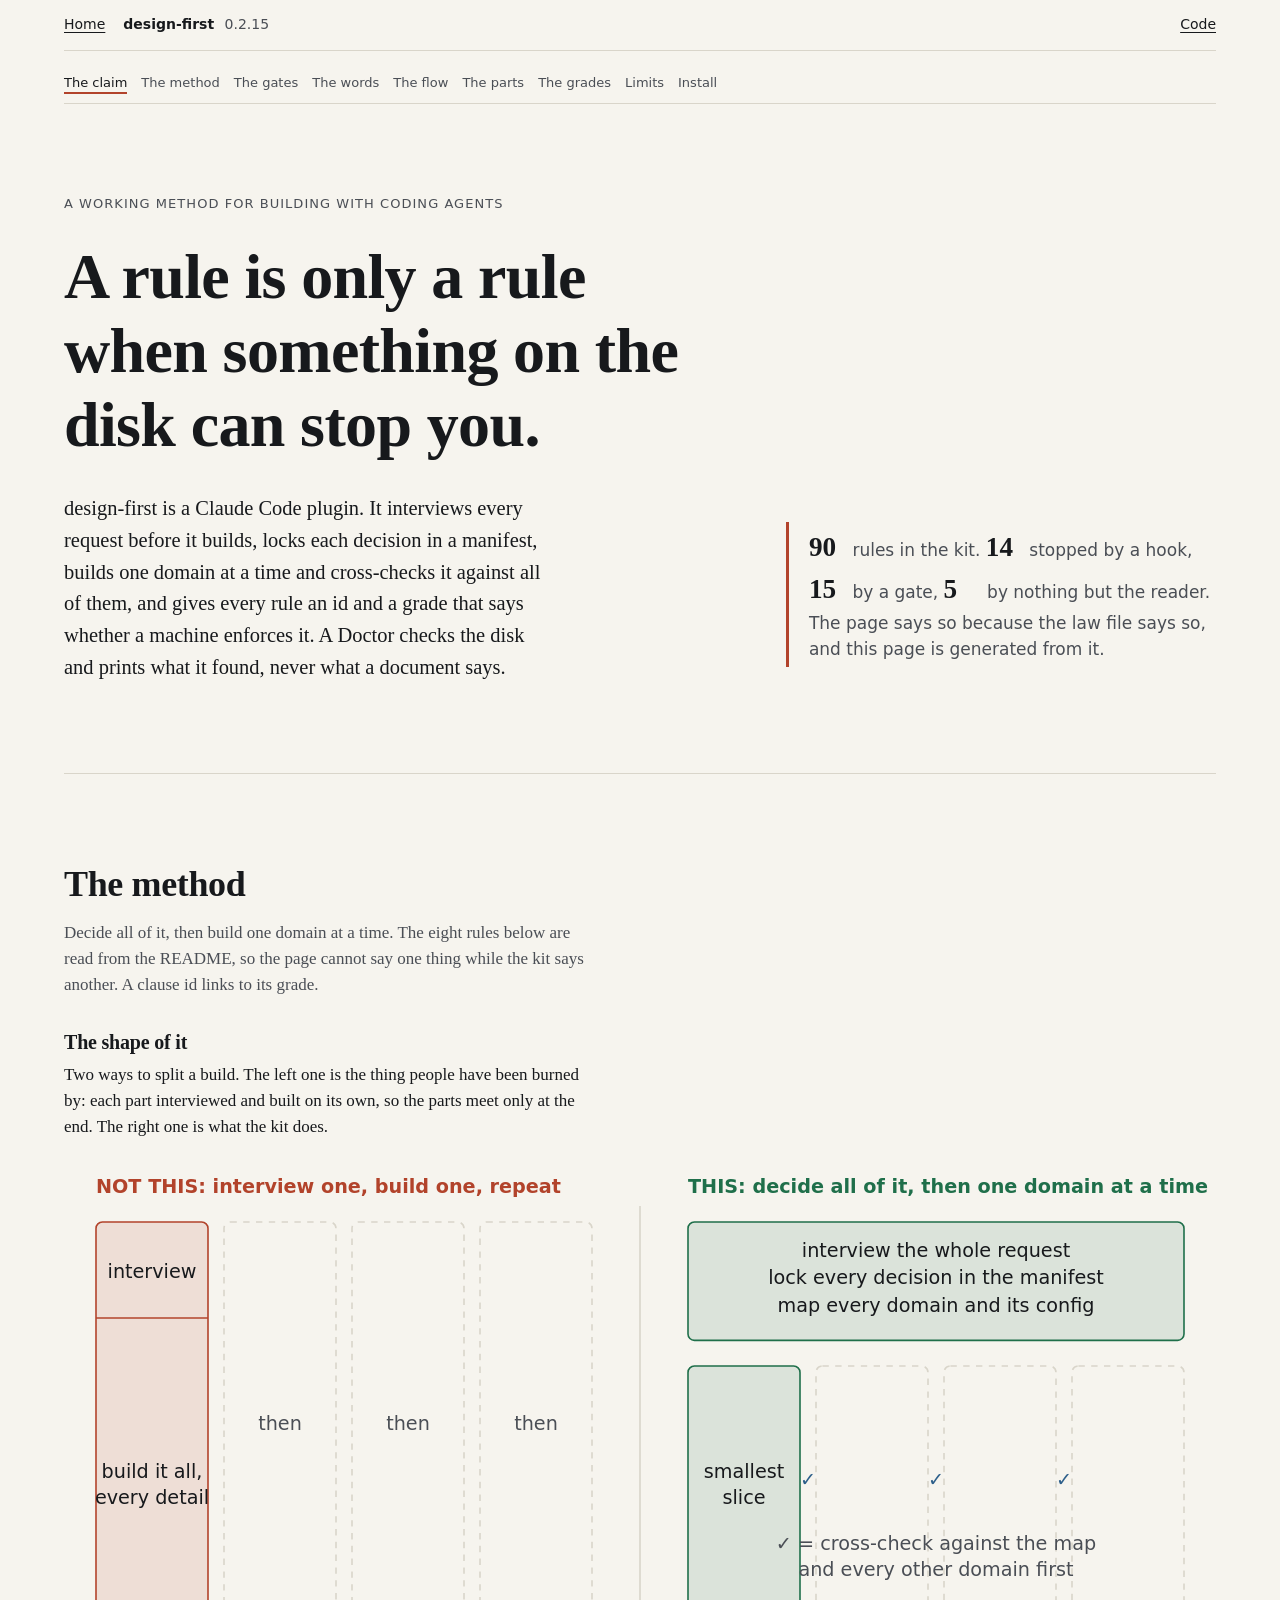
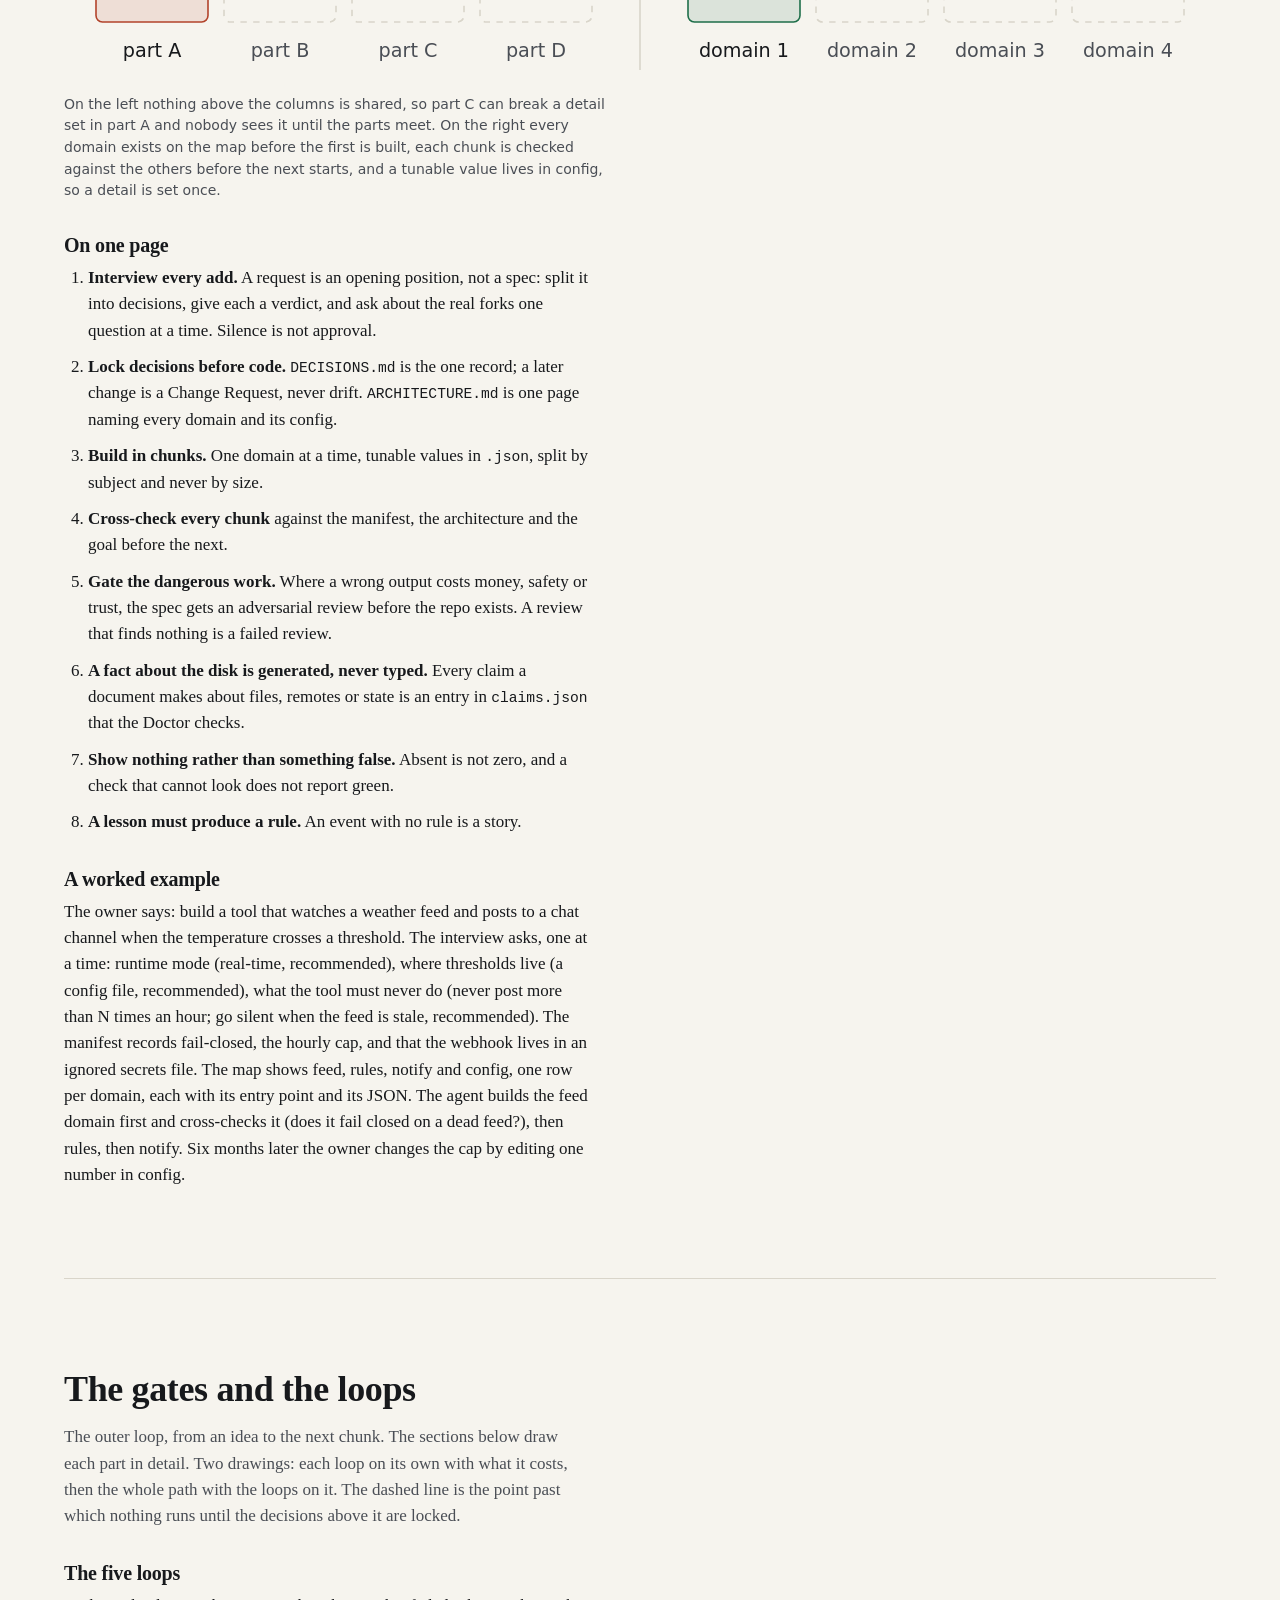
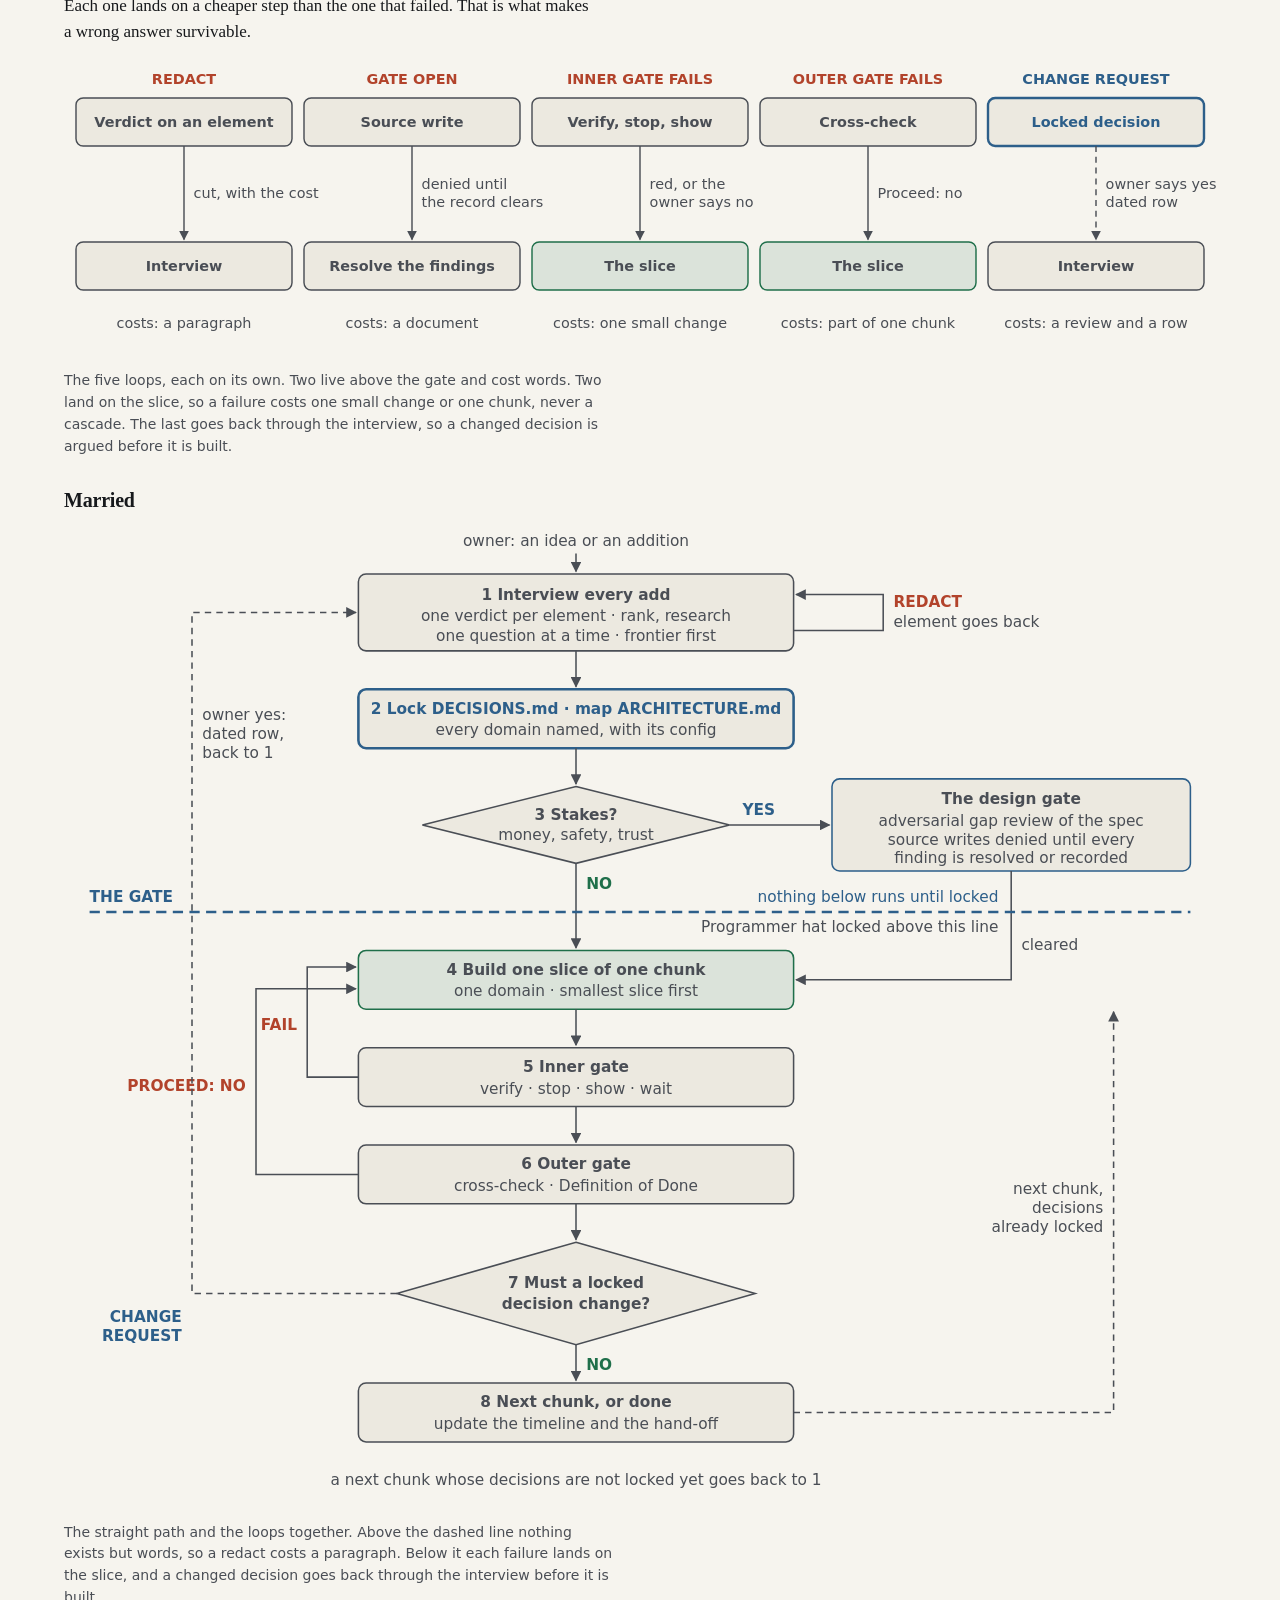
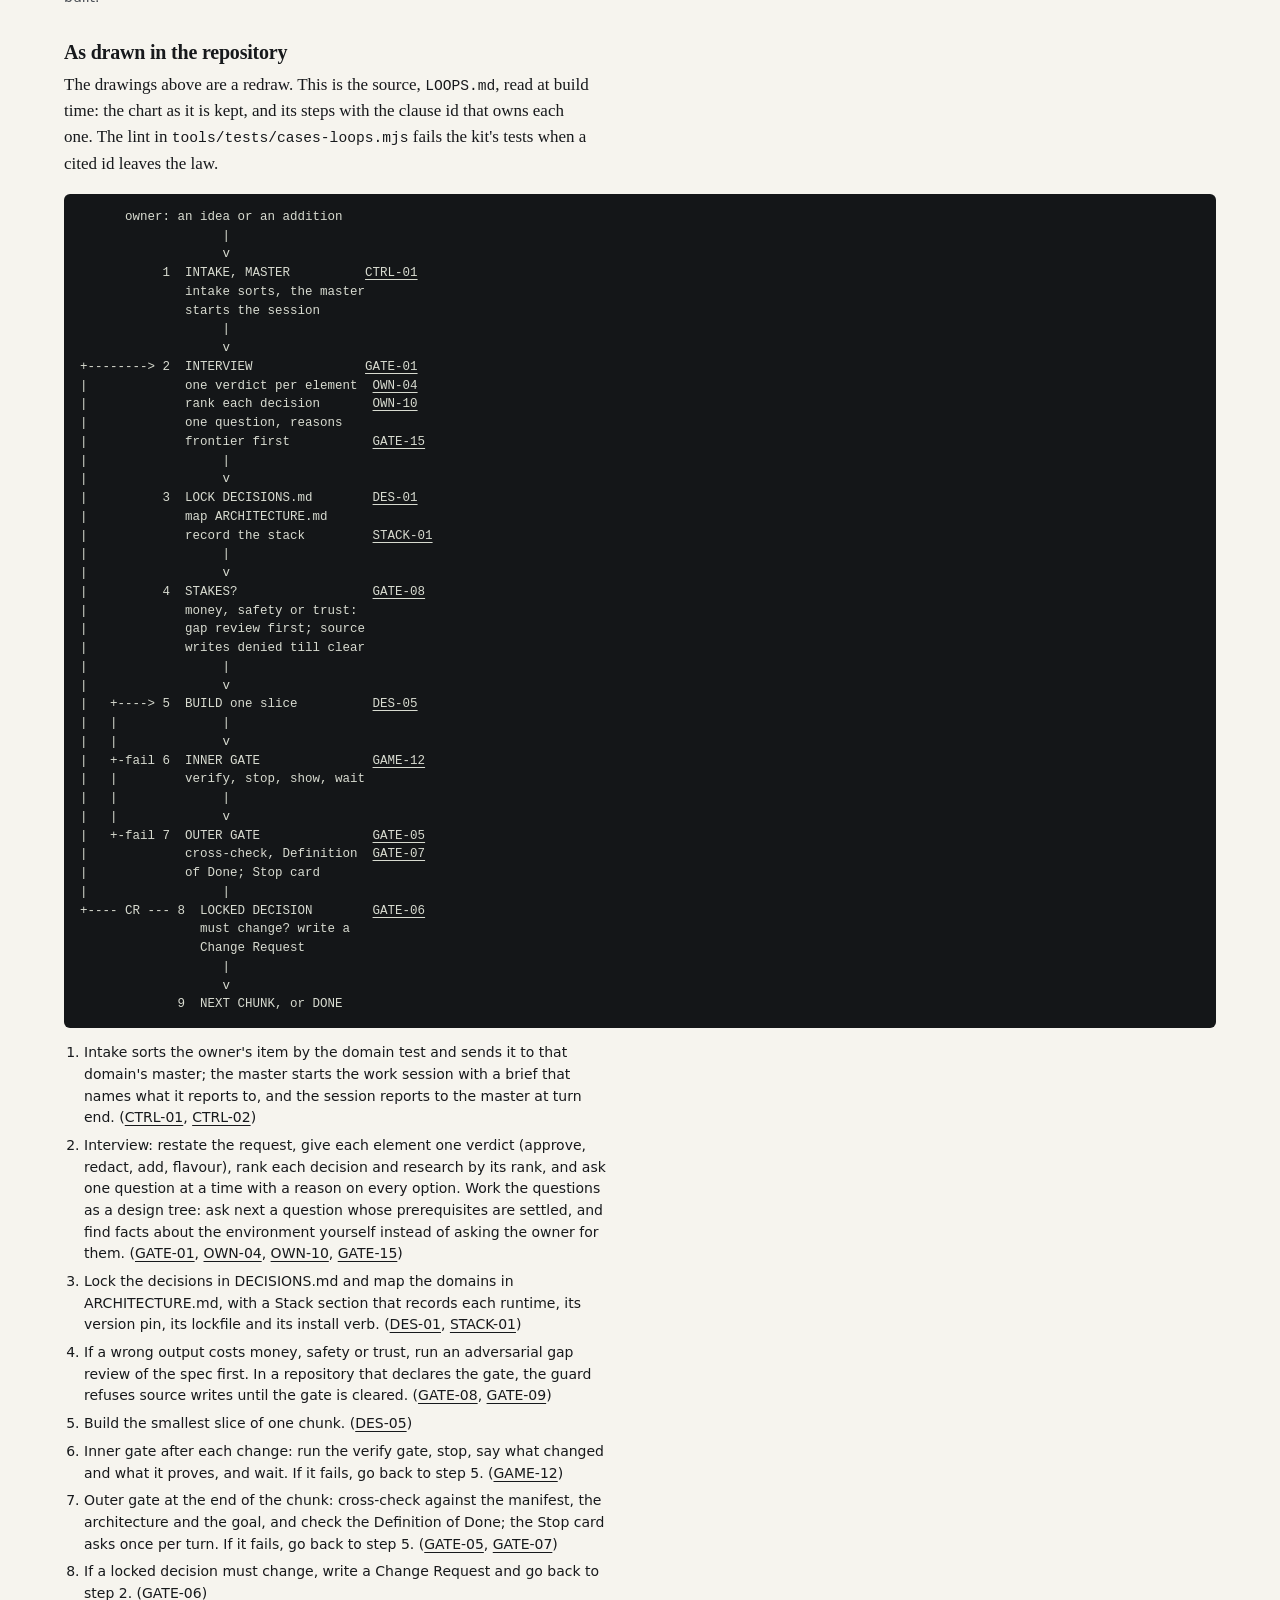
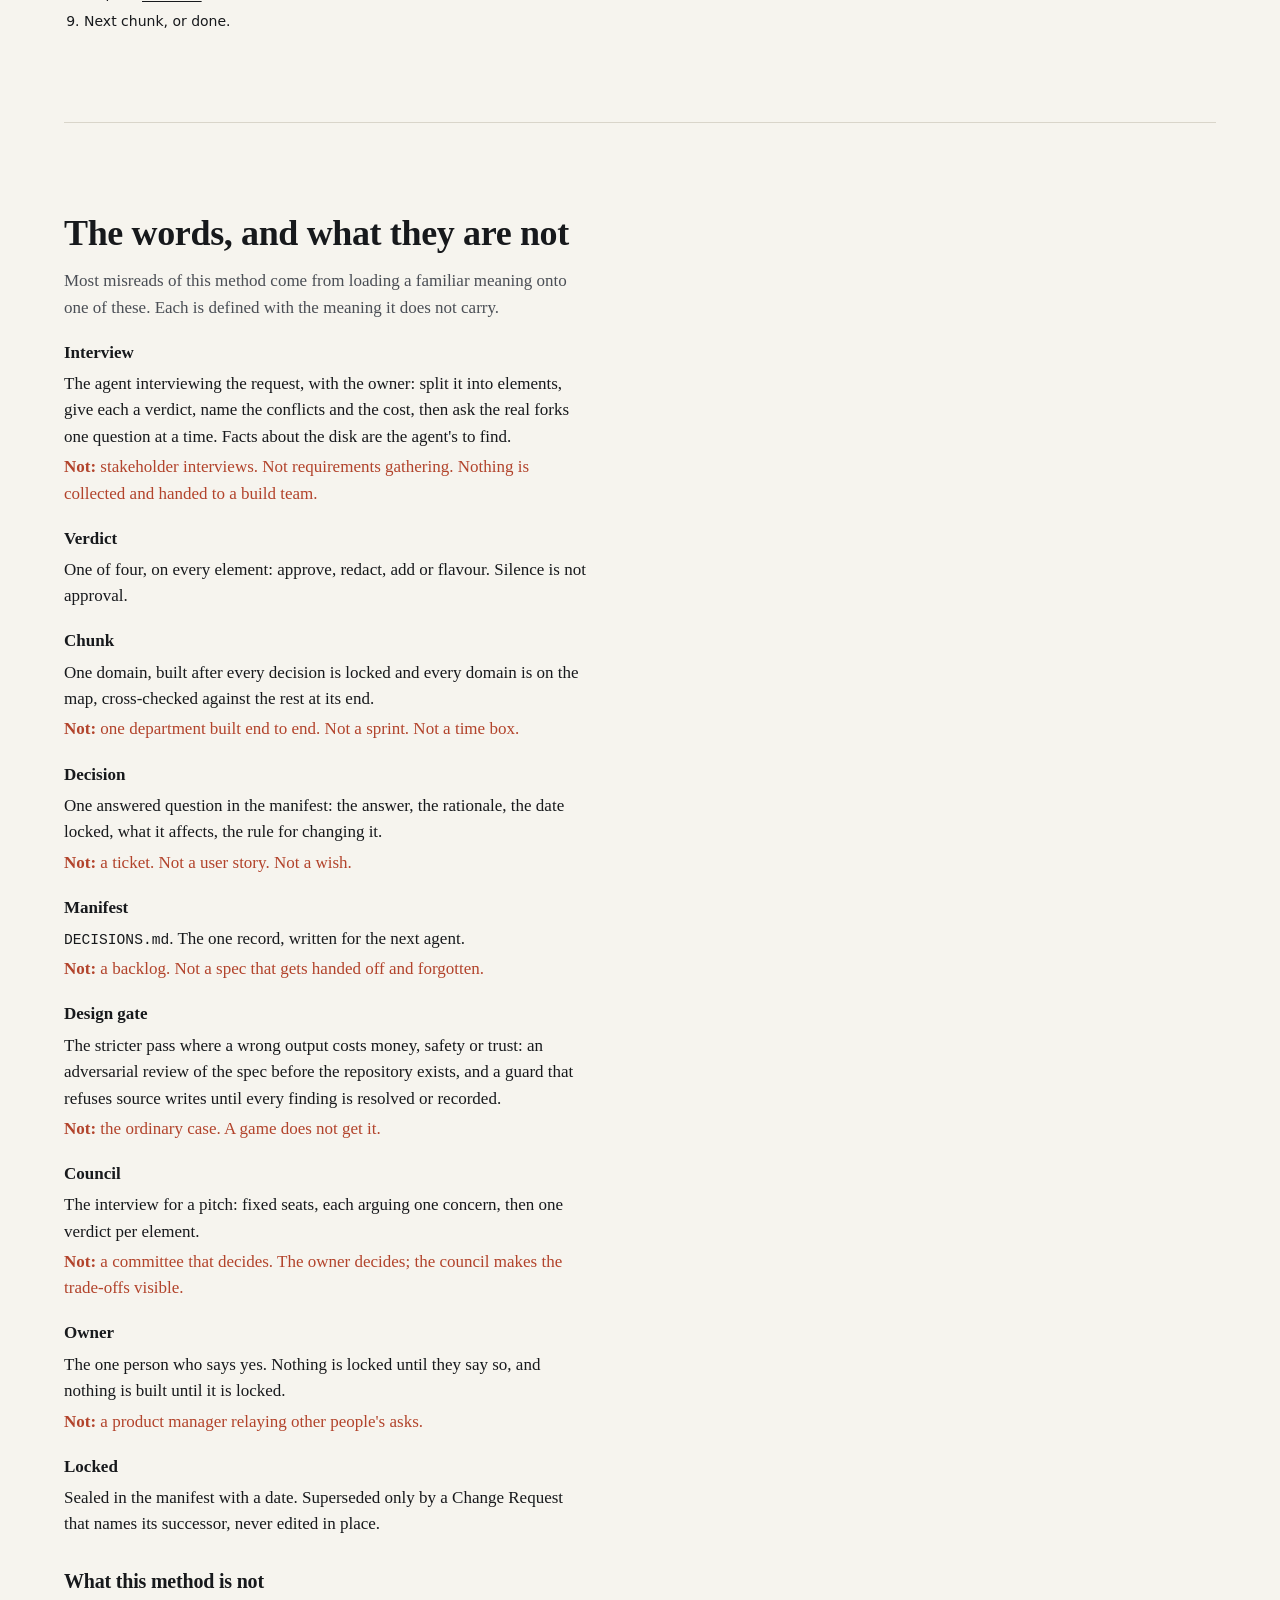
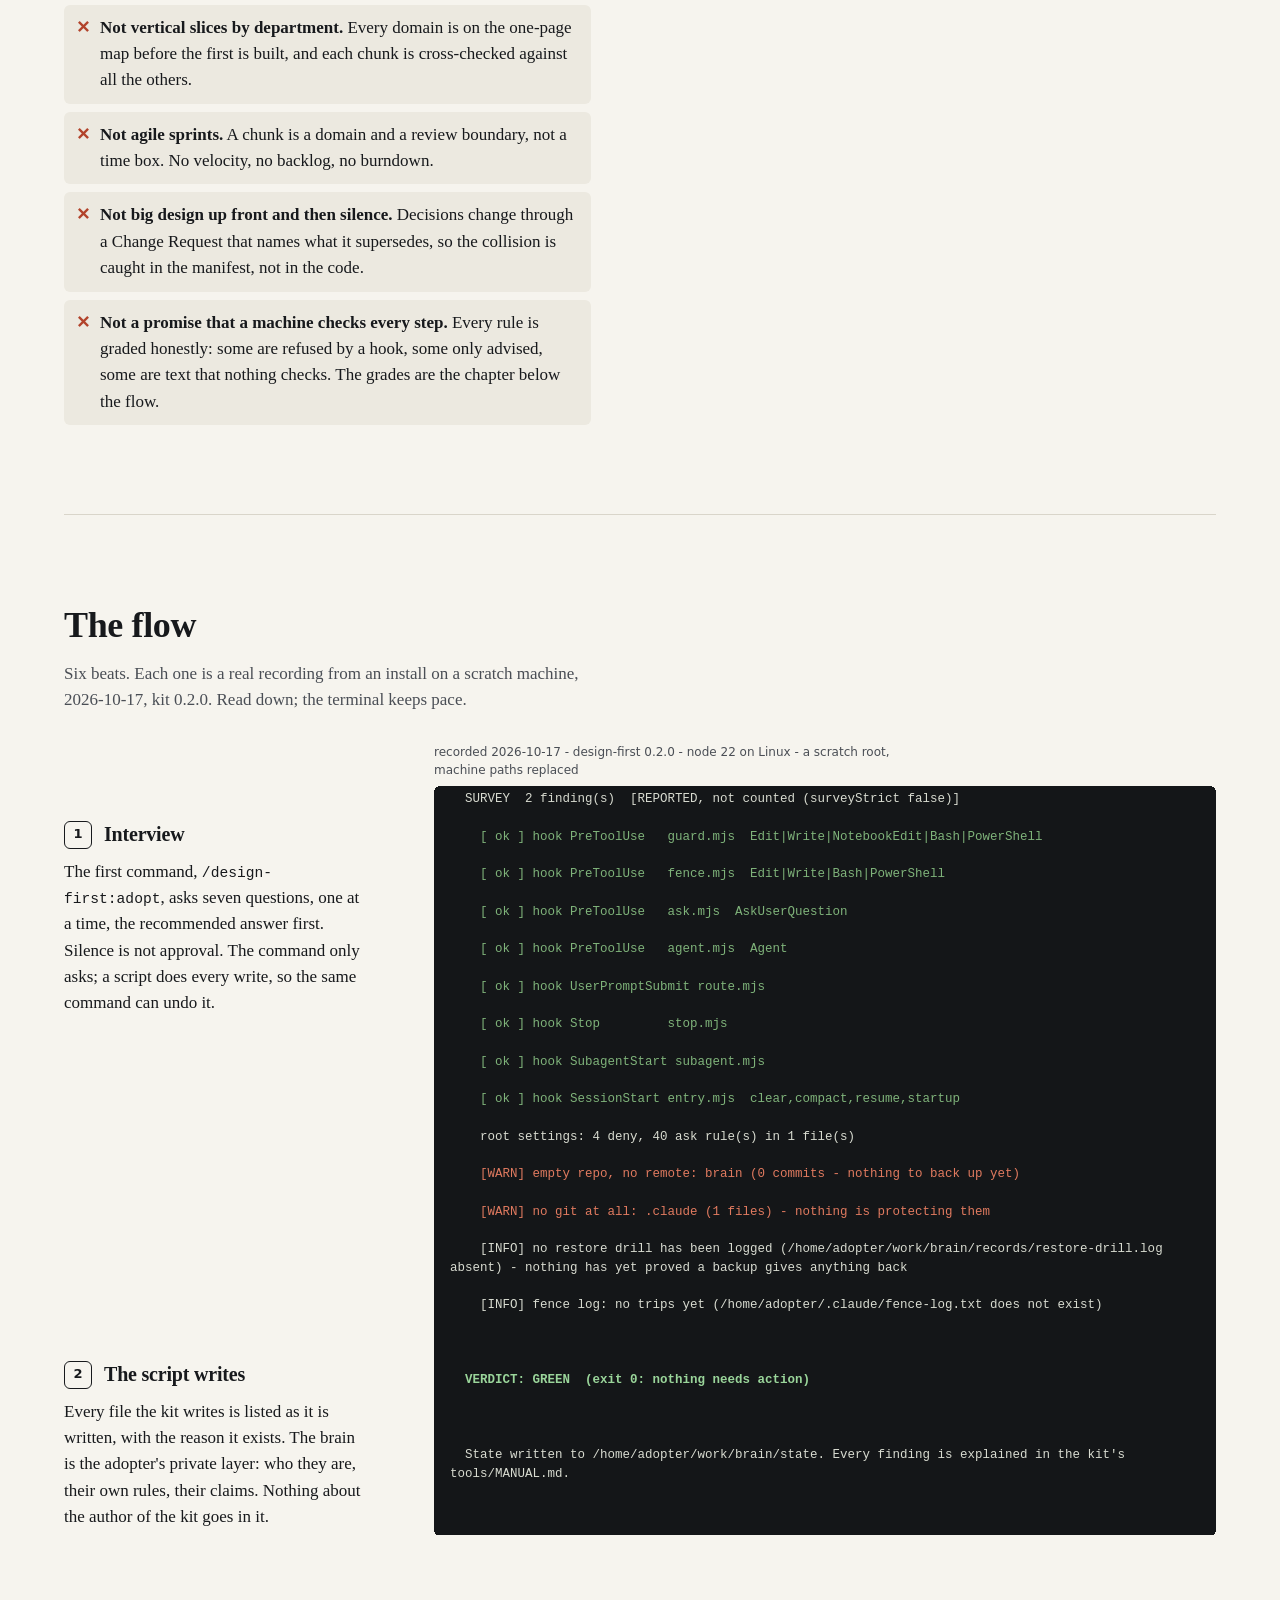
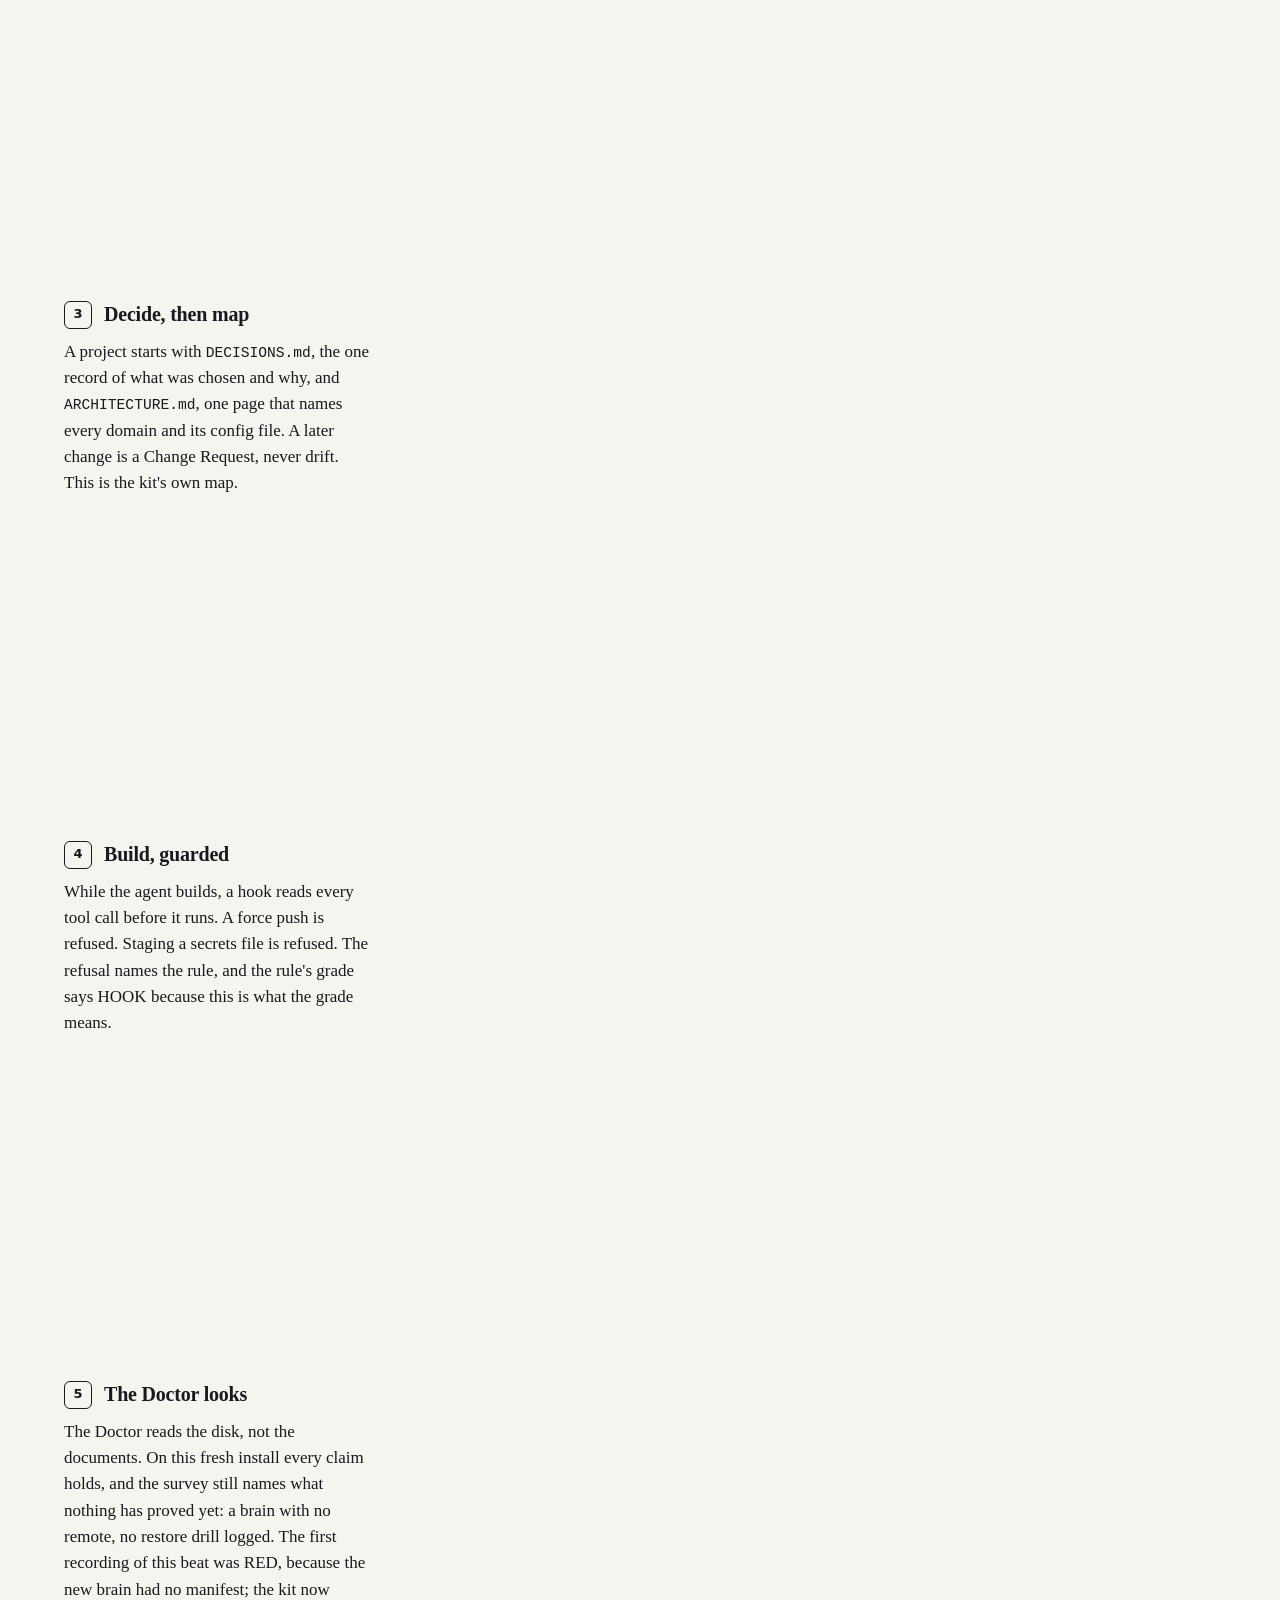
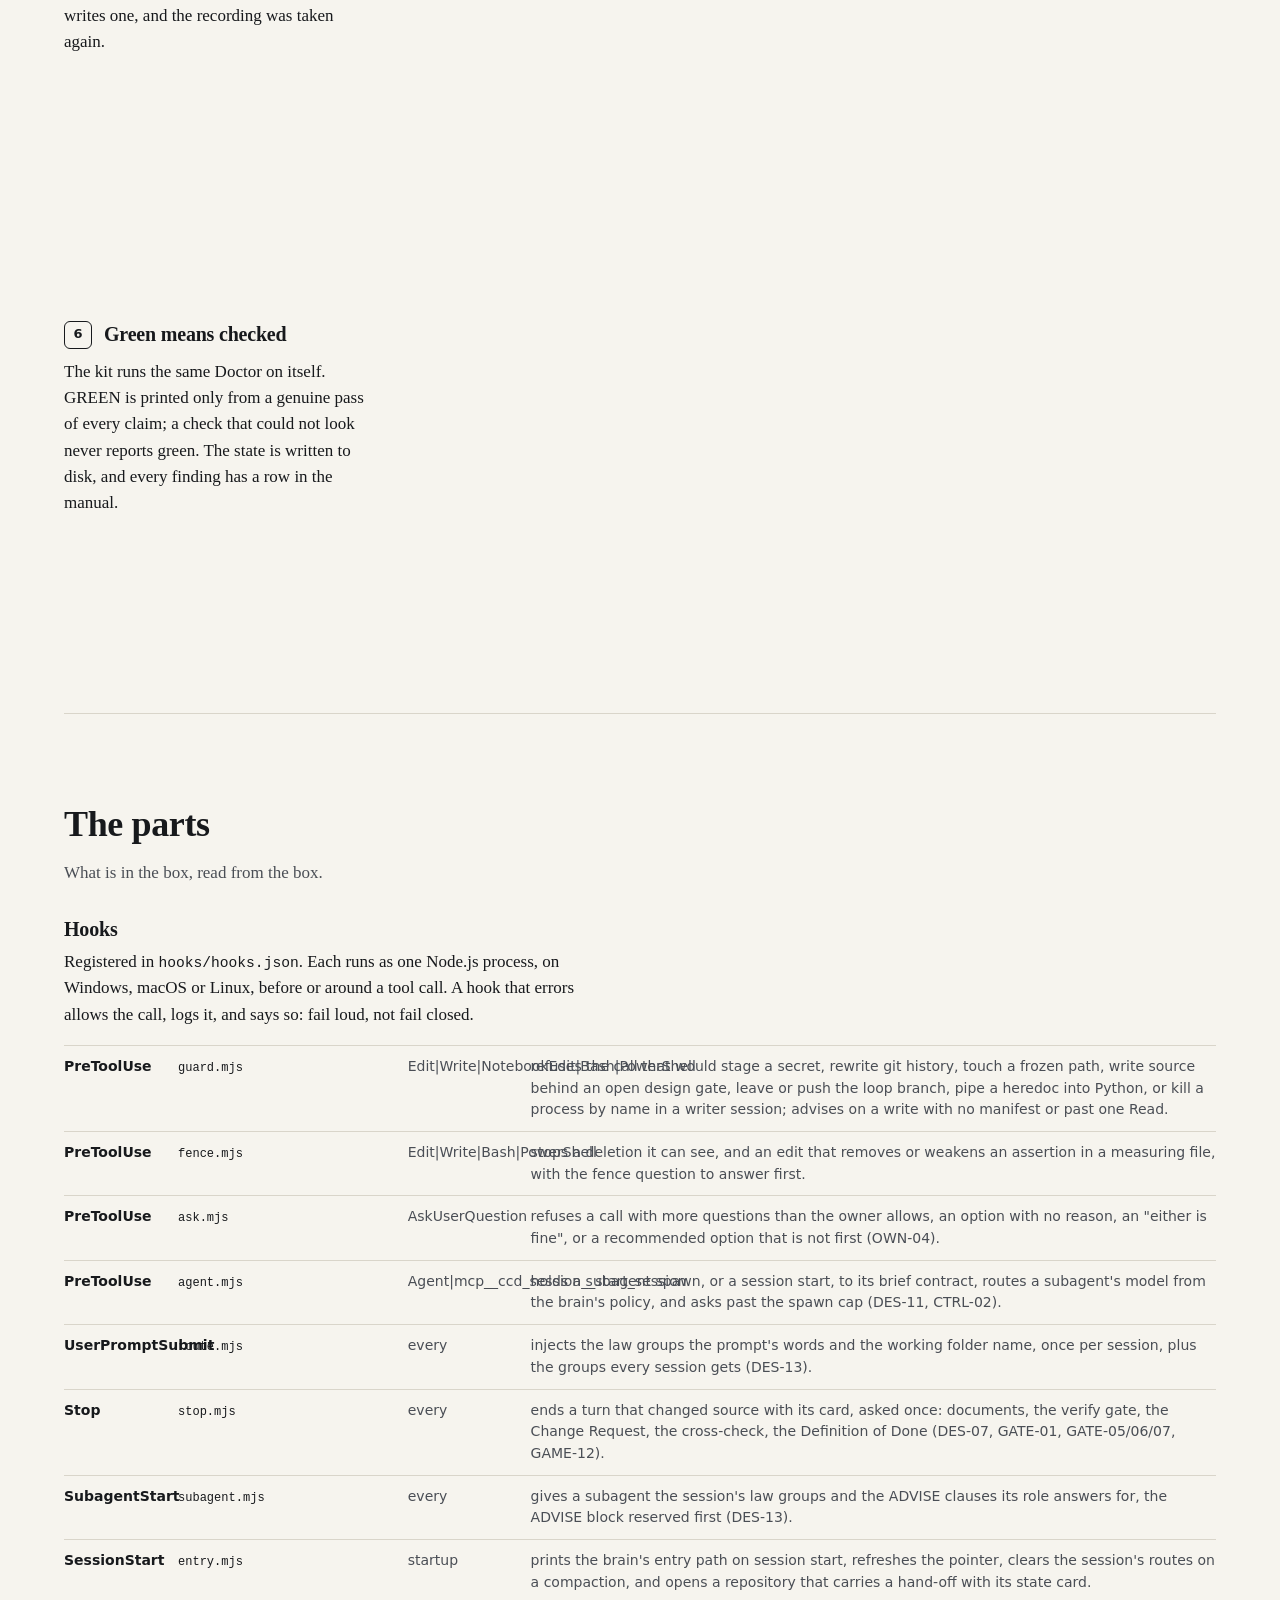
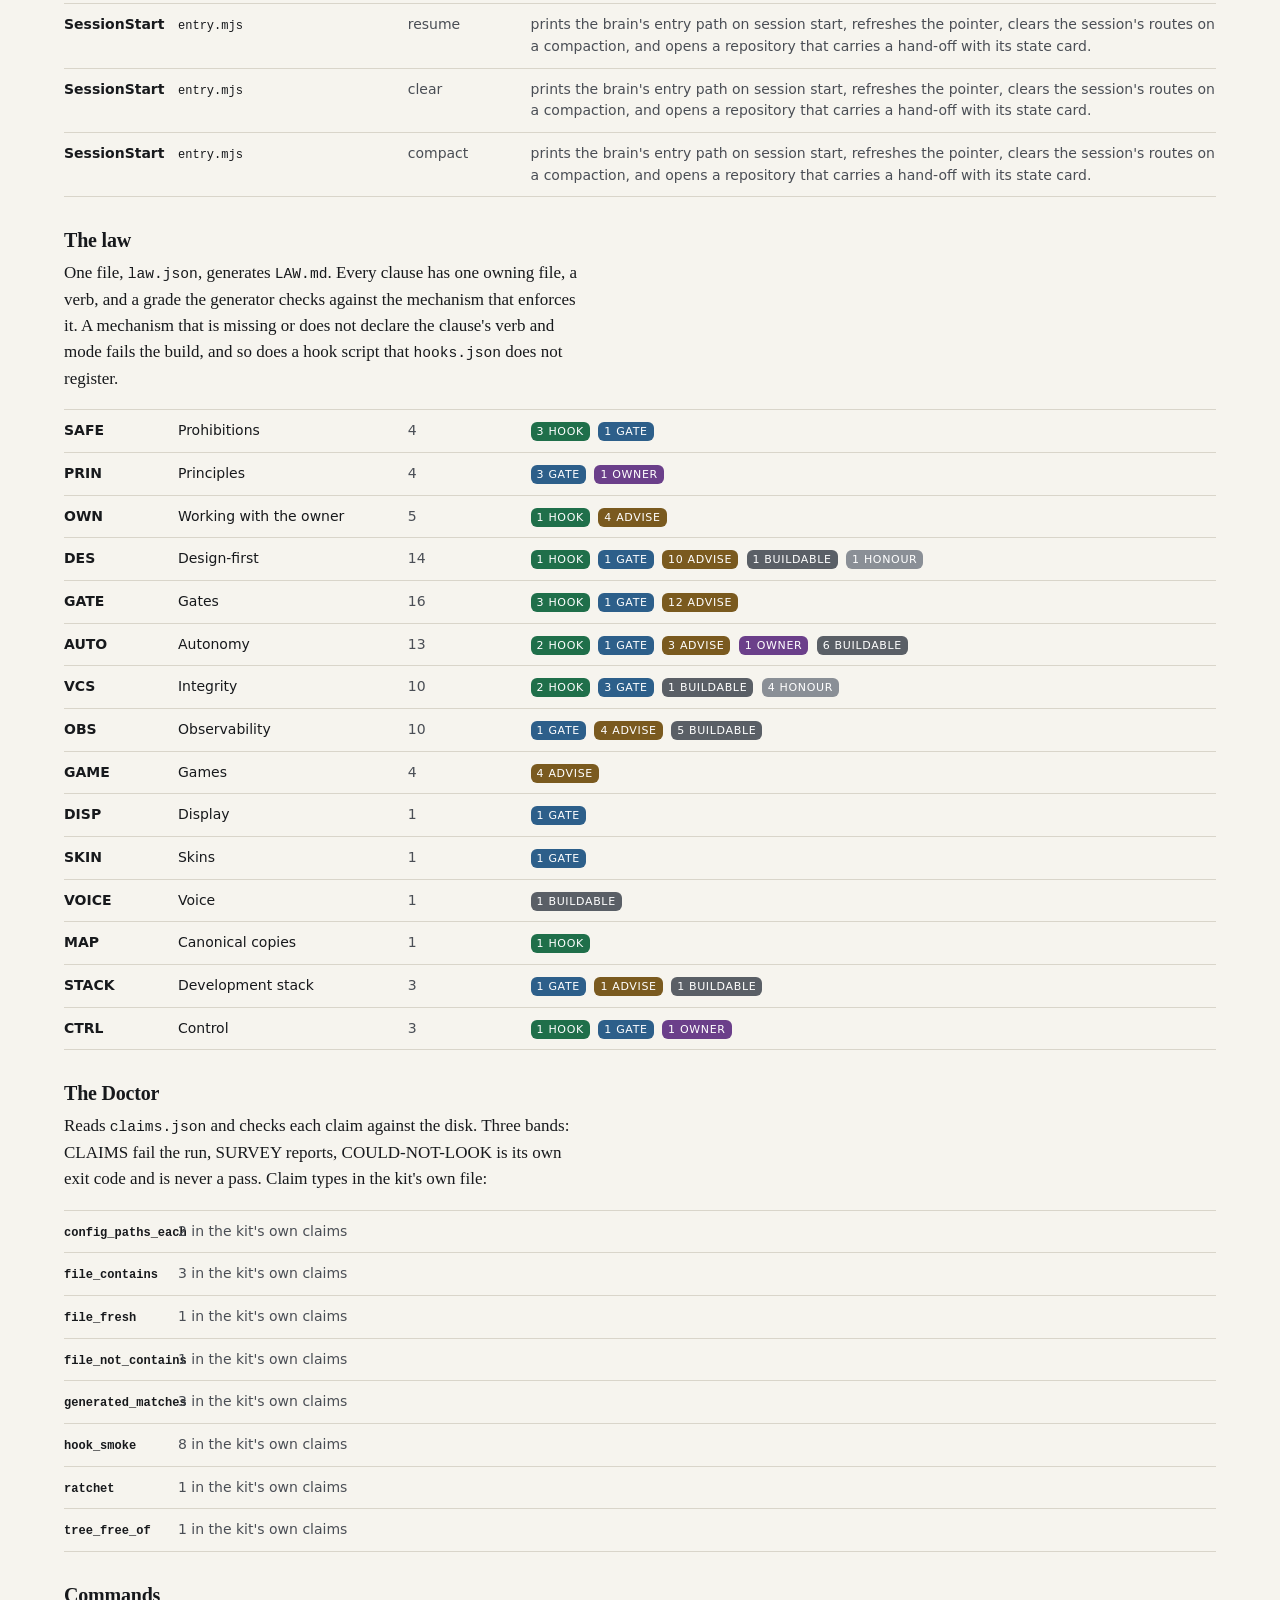
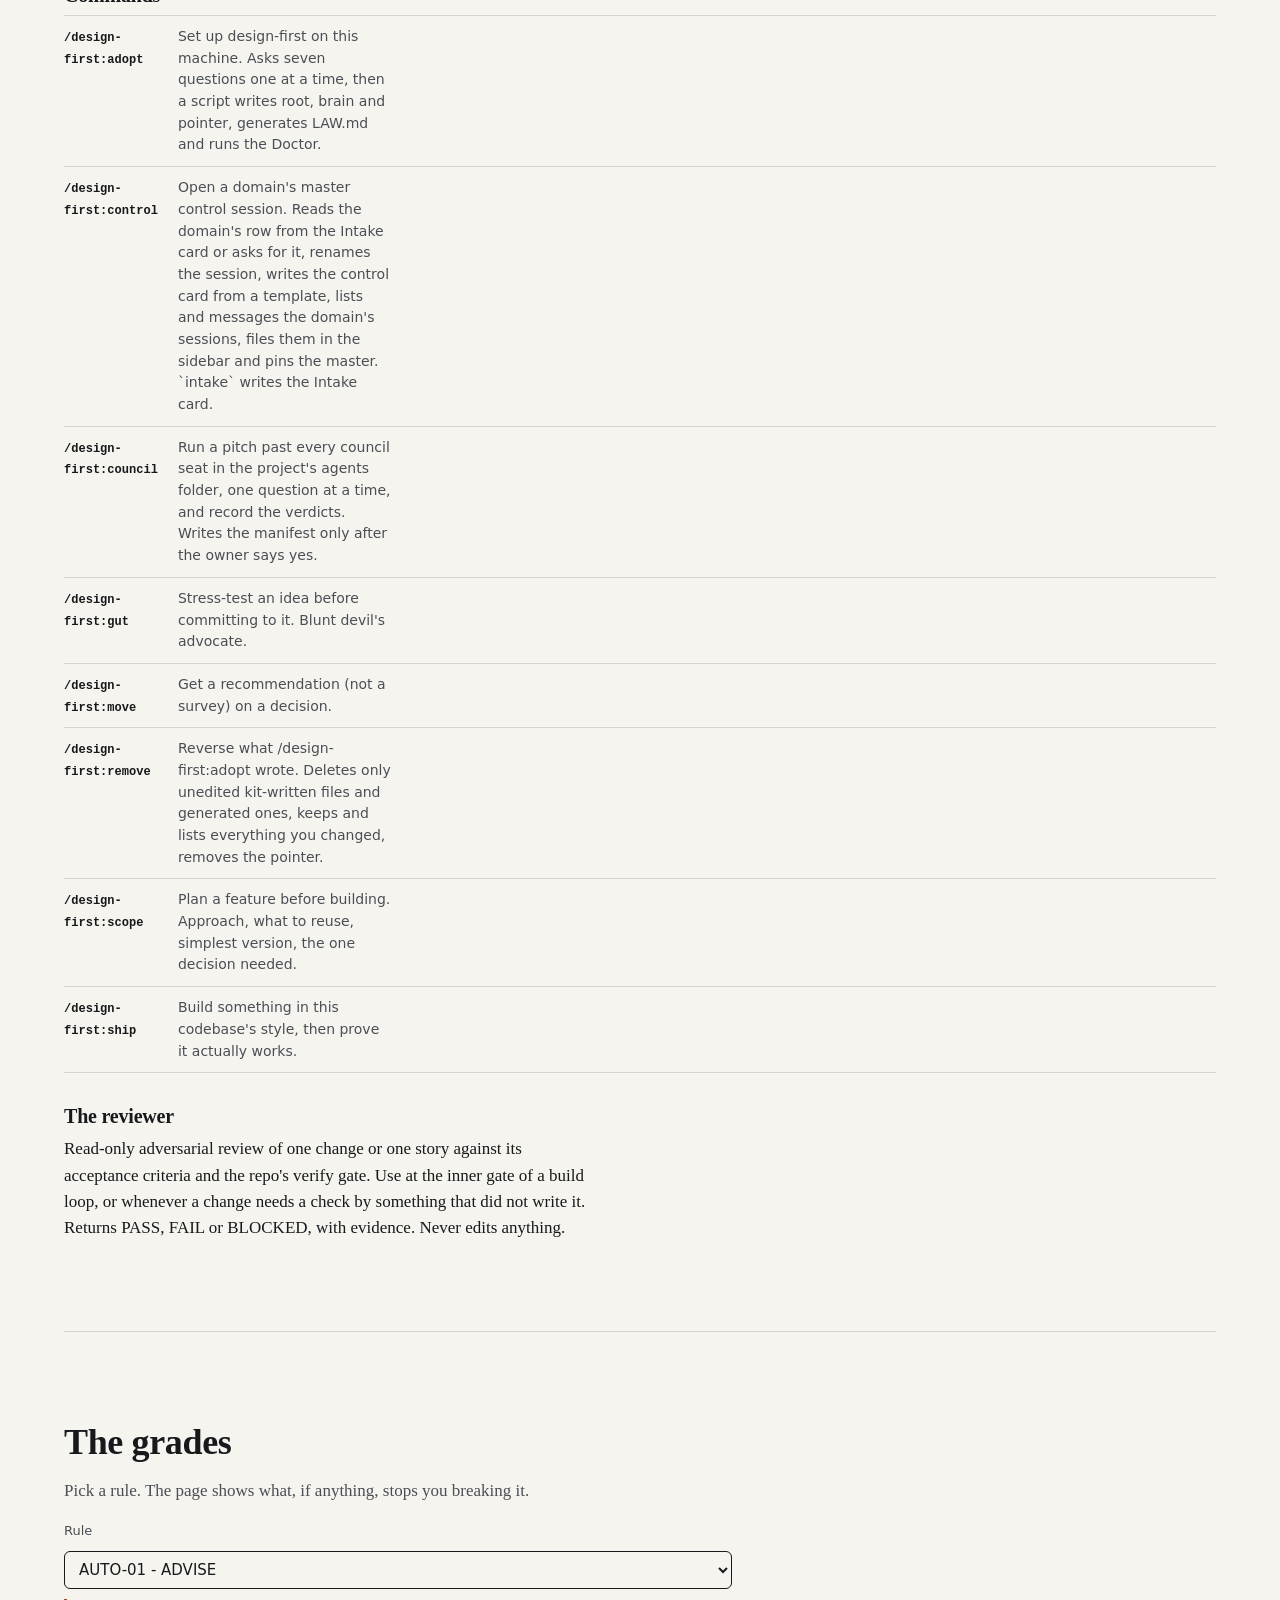
==== commit 434fa090: "Release 0.2.15: a tree_free_of word in letter codes The kit's leak claim listed a word it refuses, s" ====
--- a/docs/index.html
+++ b/docs/index.html
@@ -14,7 +14,7 @@
 
 <header class="top" data-chrome="identity_navigation">
   <a class="home" href="https://jordan-doerksen.github.io/">Home</a>
-  <span class="title"><b>design-first</b> <span class="ver">0.2.14</span></span>
+  <span class="title"><b>design-first</b> <span class="ver">0.2.15</span></span>
   <a class="repo" href="https://github.com/Jordan-Doerksen/design-first">Code</a>
 </header>
 
@@ -858,7 +858,7 @@
 
 <footer class="foot">
   <a href="https://jordan-doerksen.github.io/">Home</a>
-  <span>Generated from design-first 0.2.14 by <code>docs/build.mjs</code>. Recordings 2026-10-17 on 0.2.0.</span>
+  <span>Generated from design-first 0.2.15 by <code>docs/build.mjs</code>. Recordings 2026-10-17 on 0.2.0.</span>
 </footer>
 
 <script src="page.js"></script>
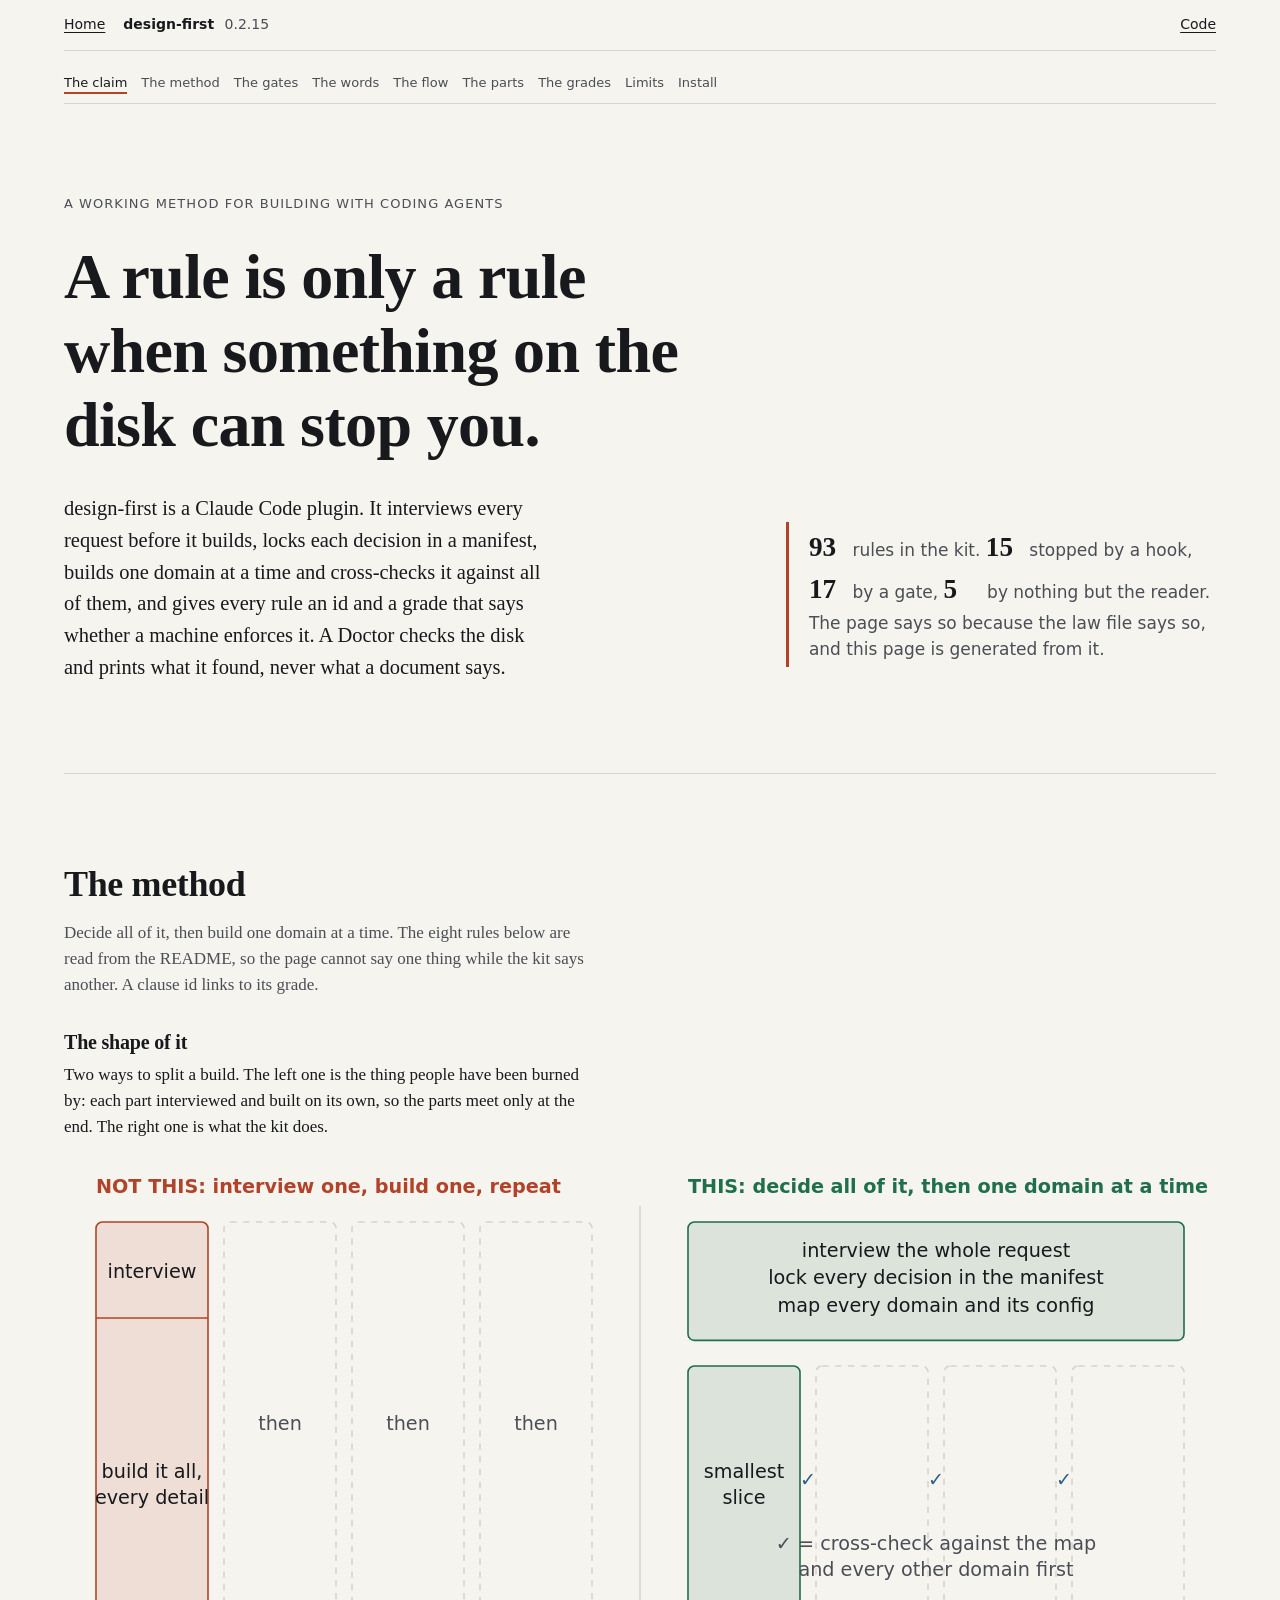
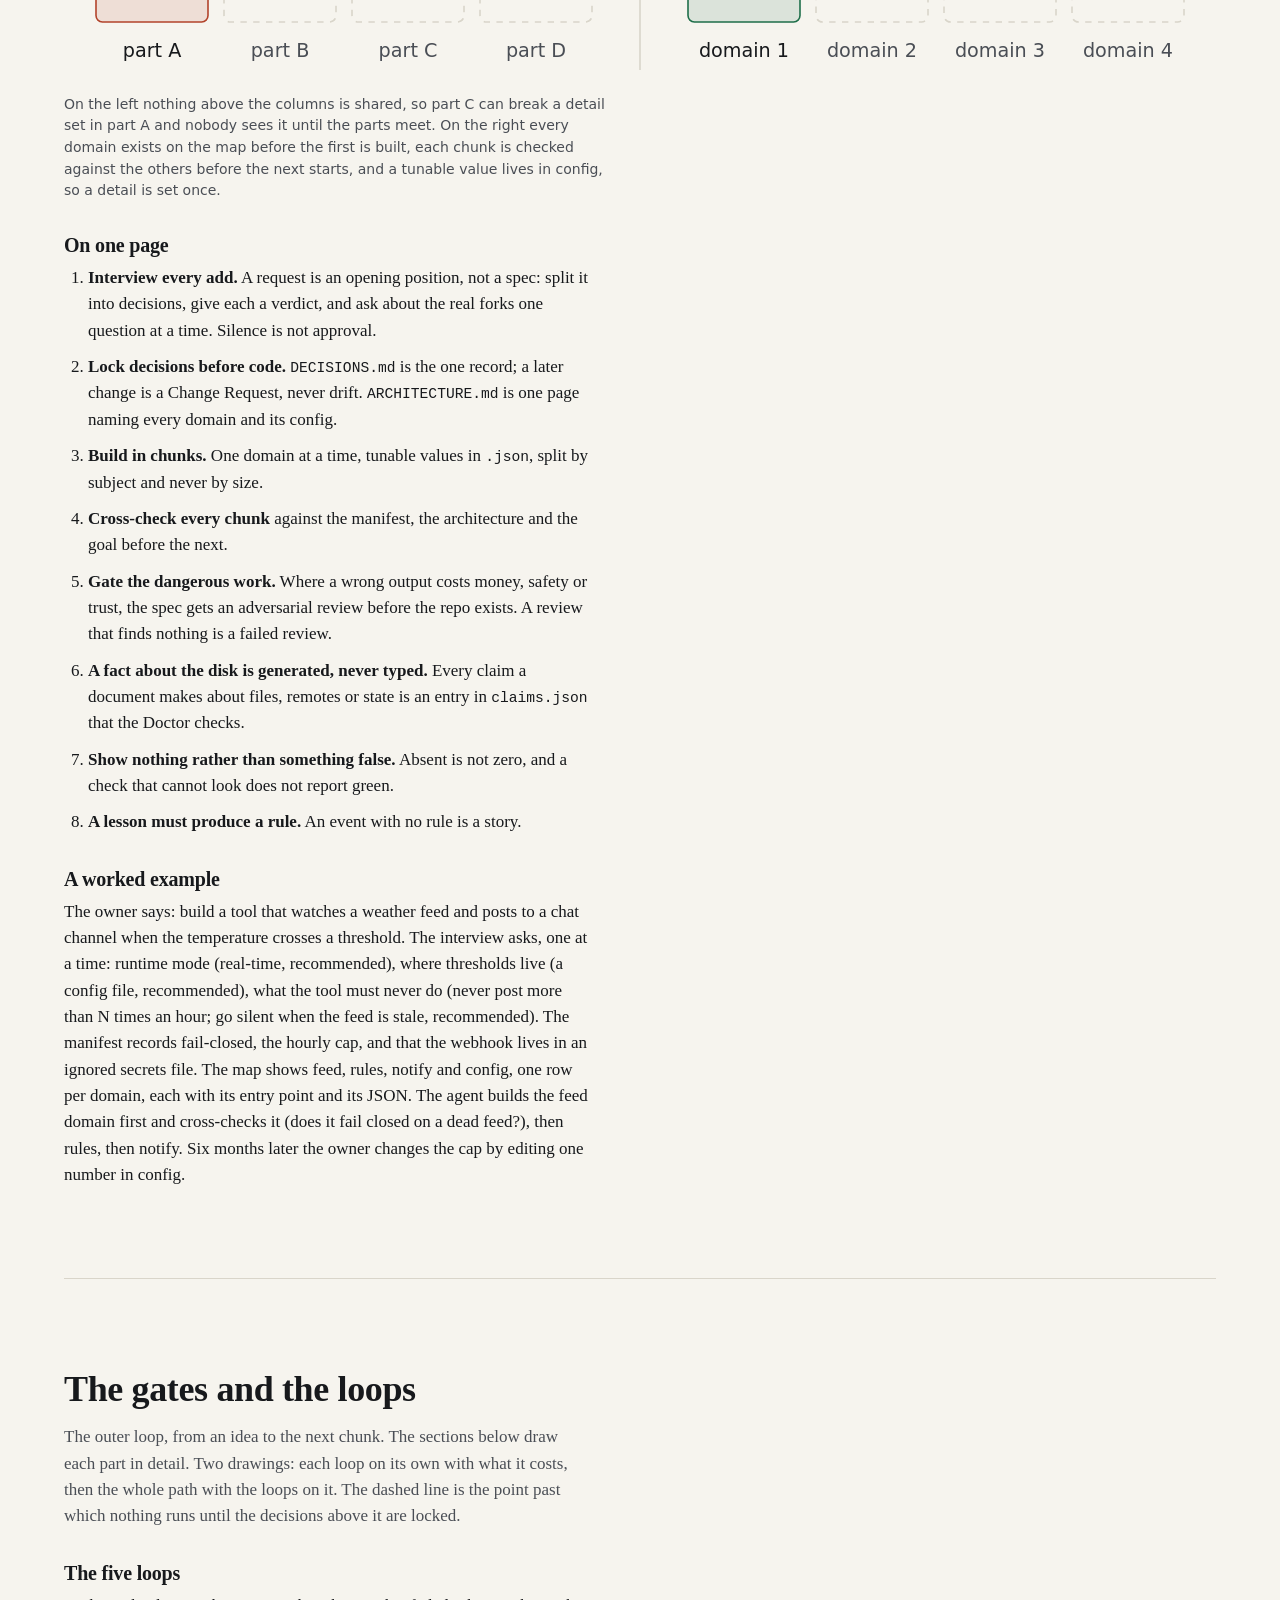
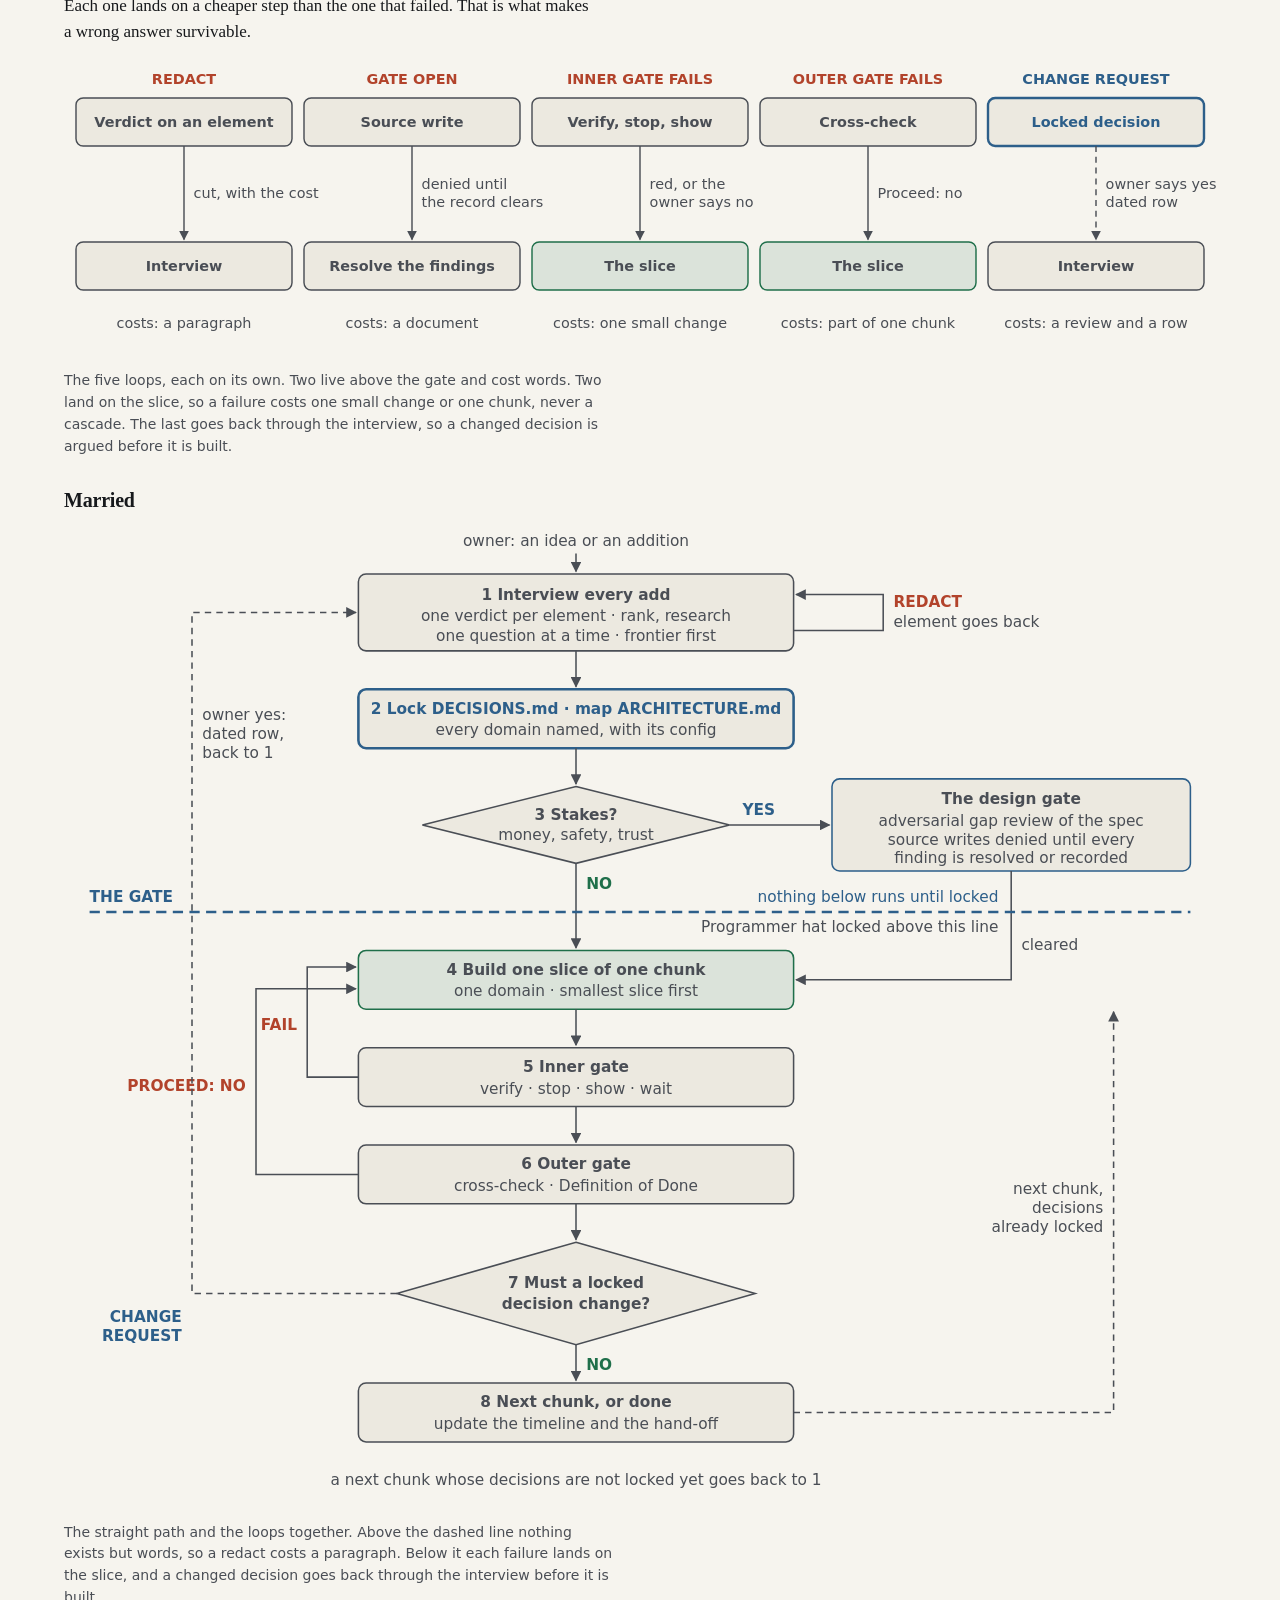
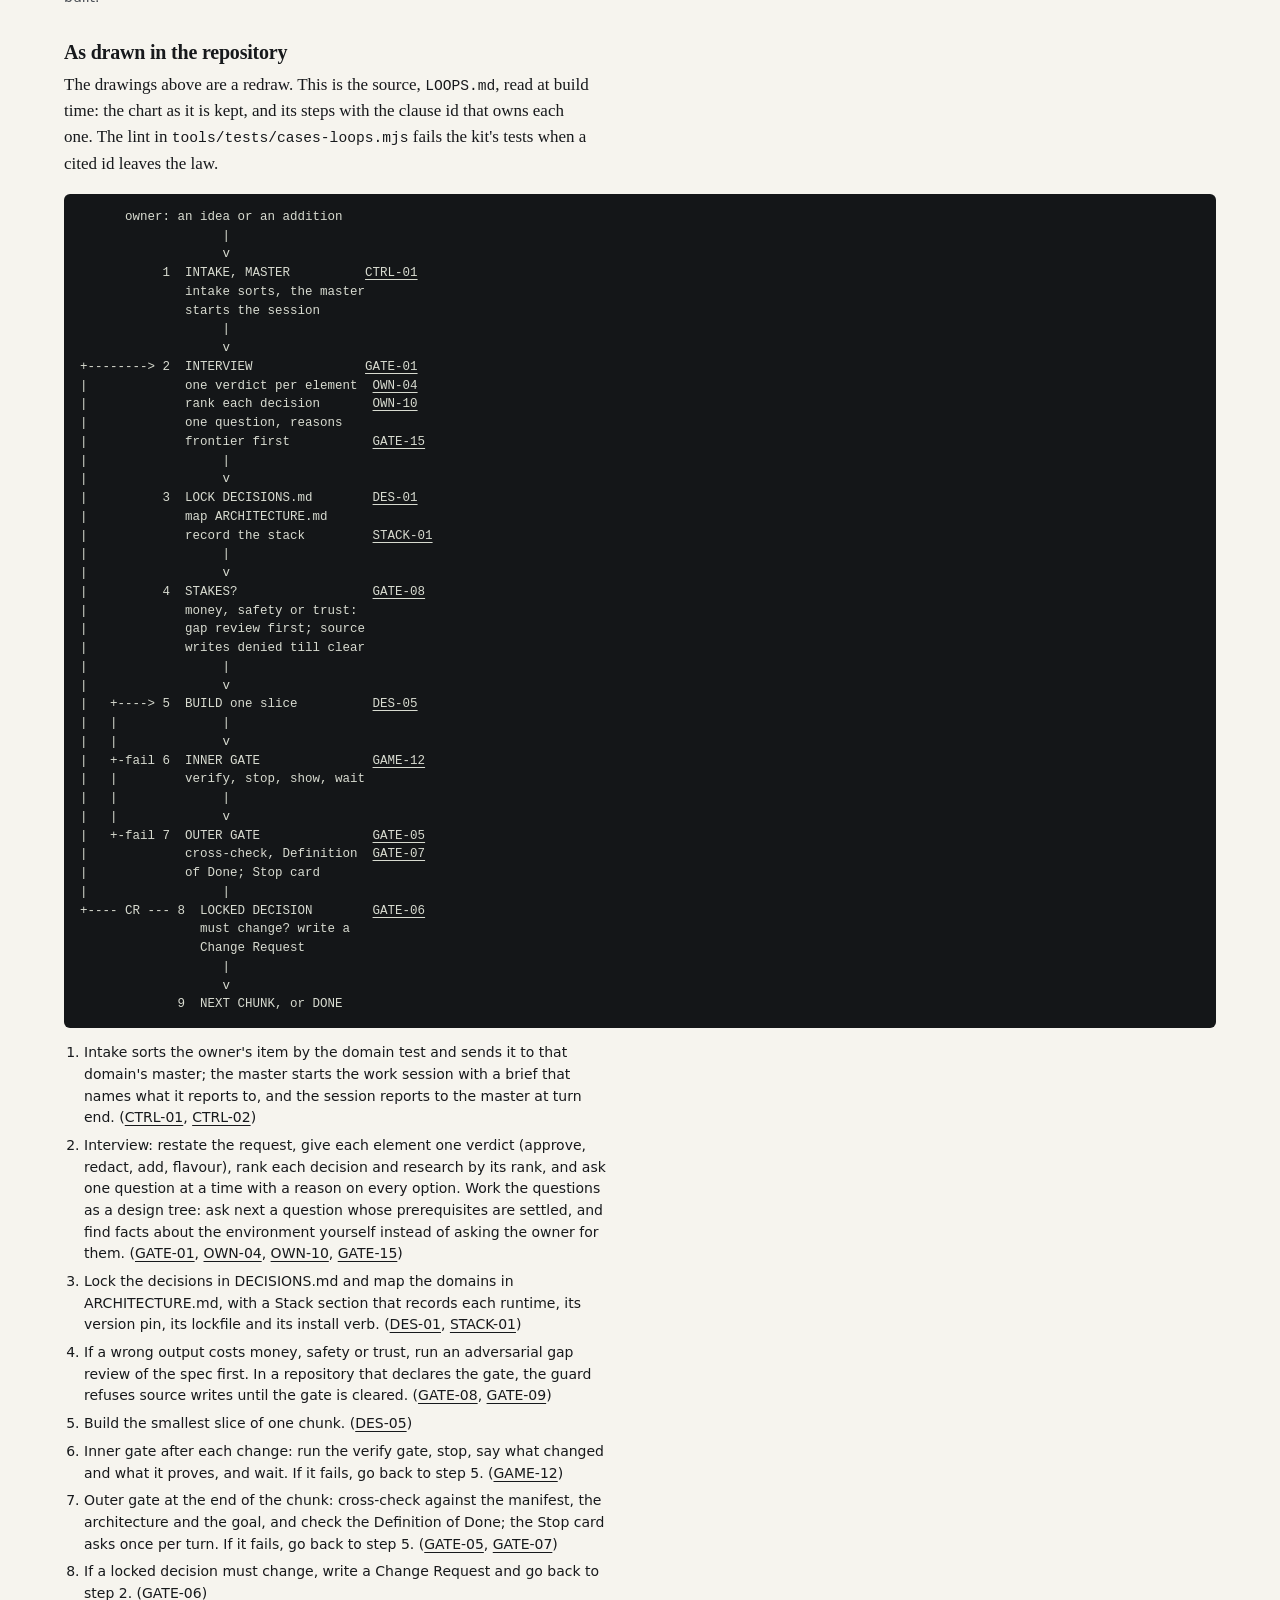
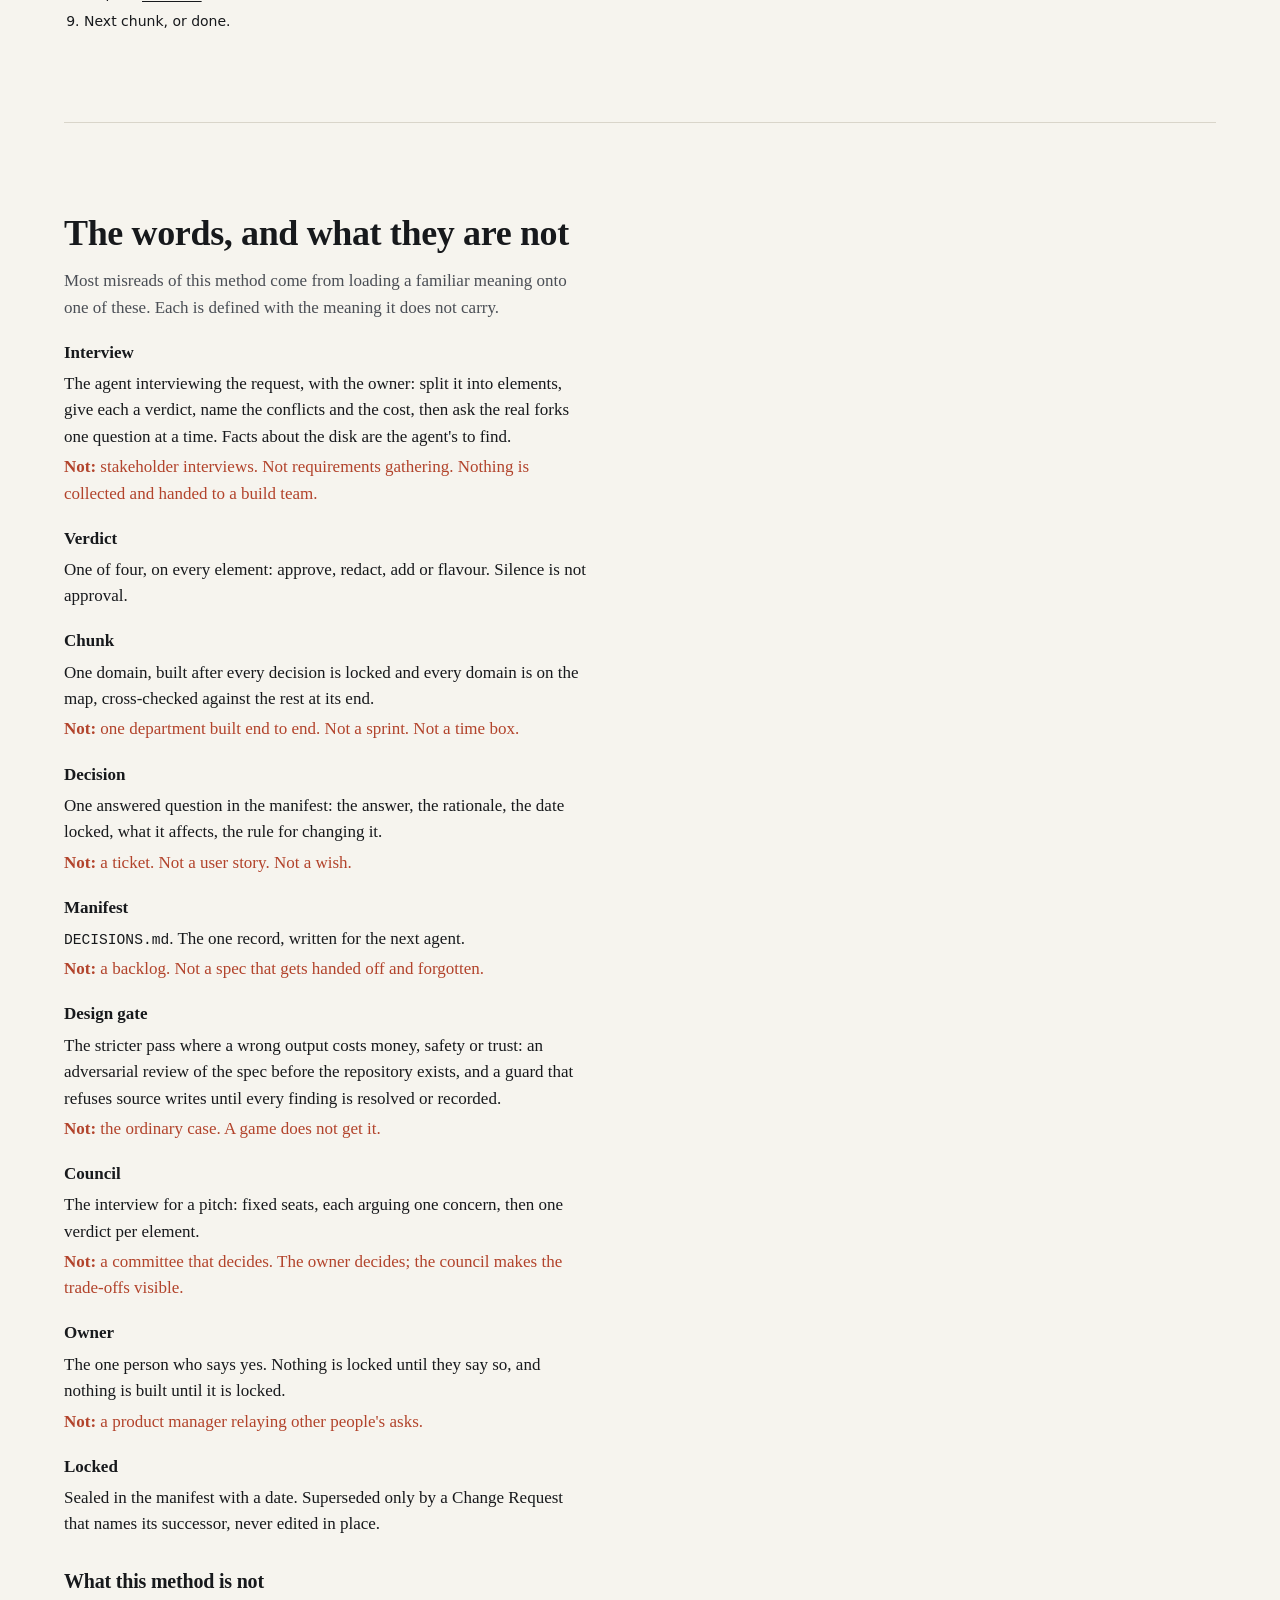
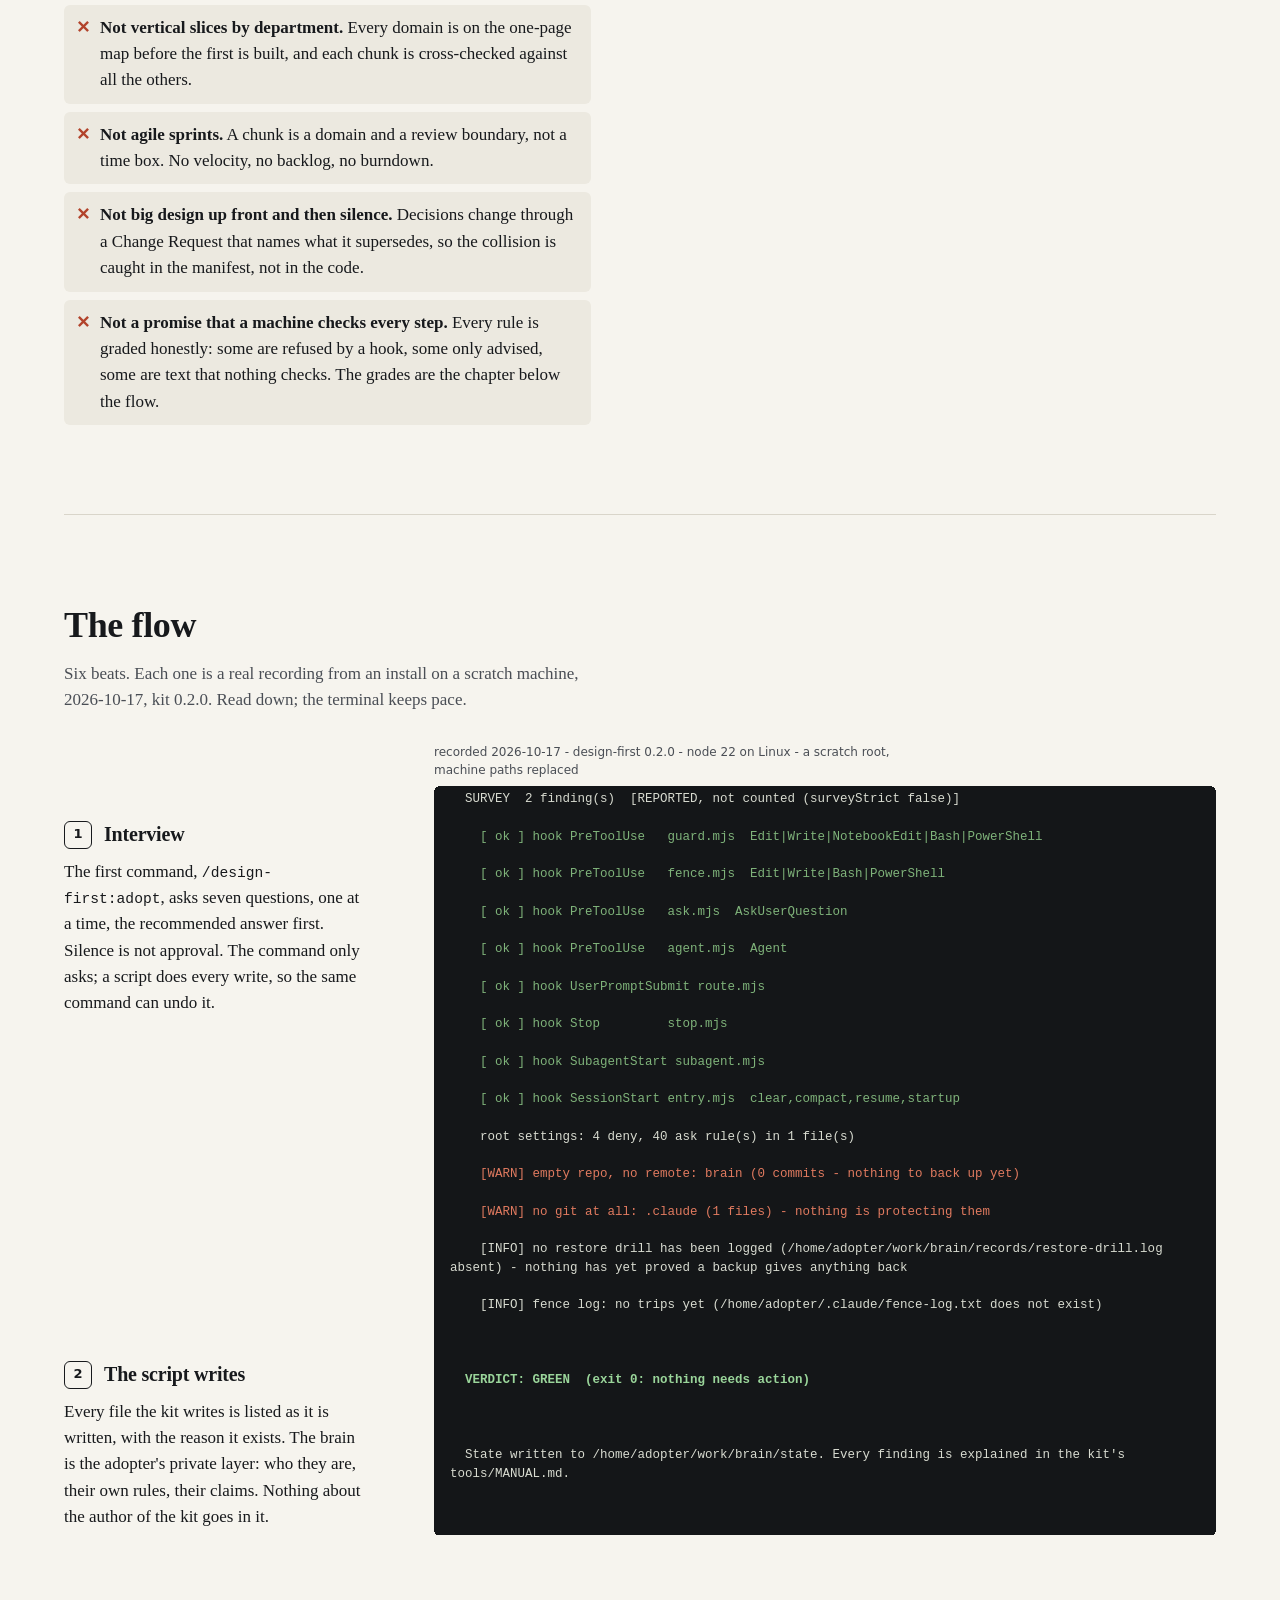
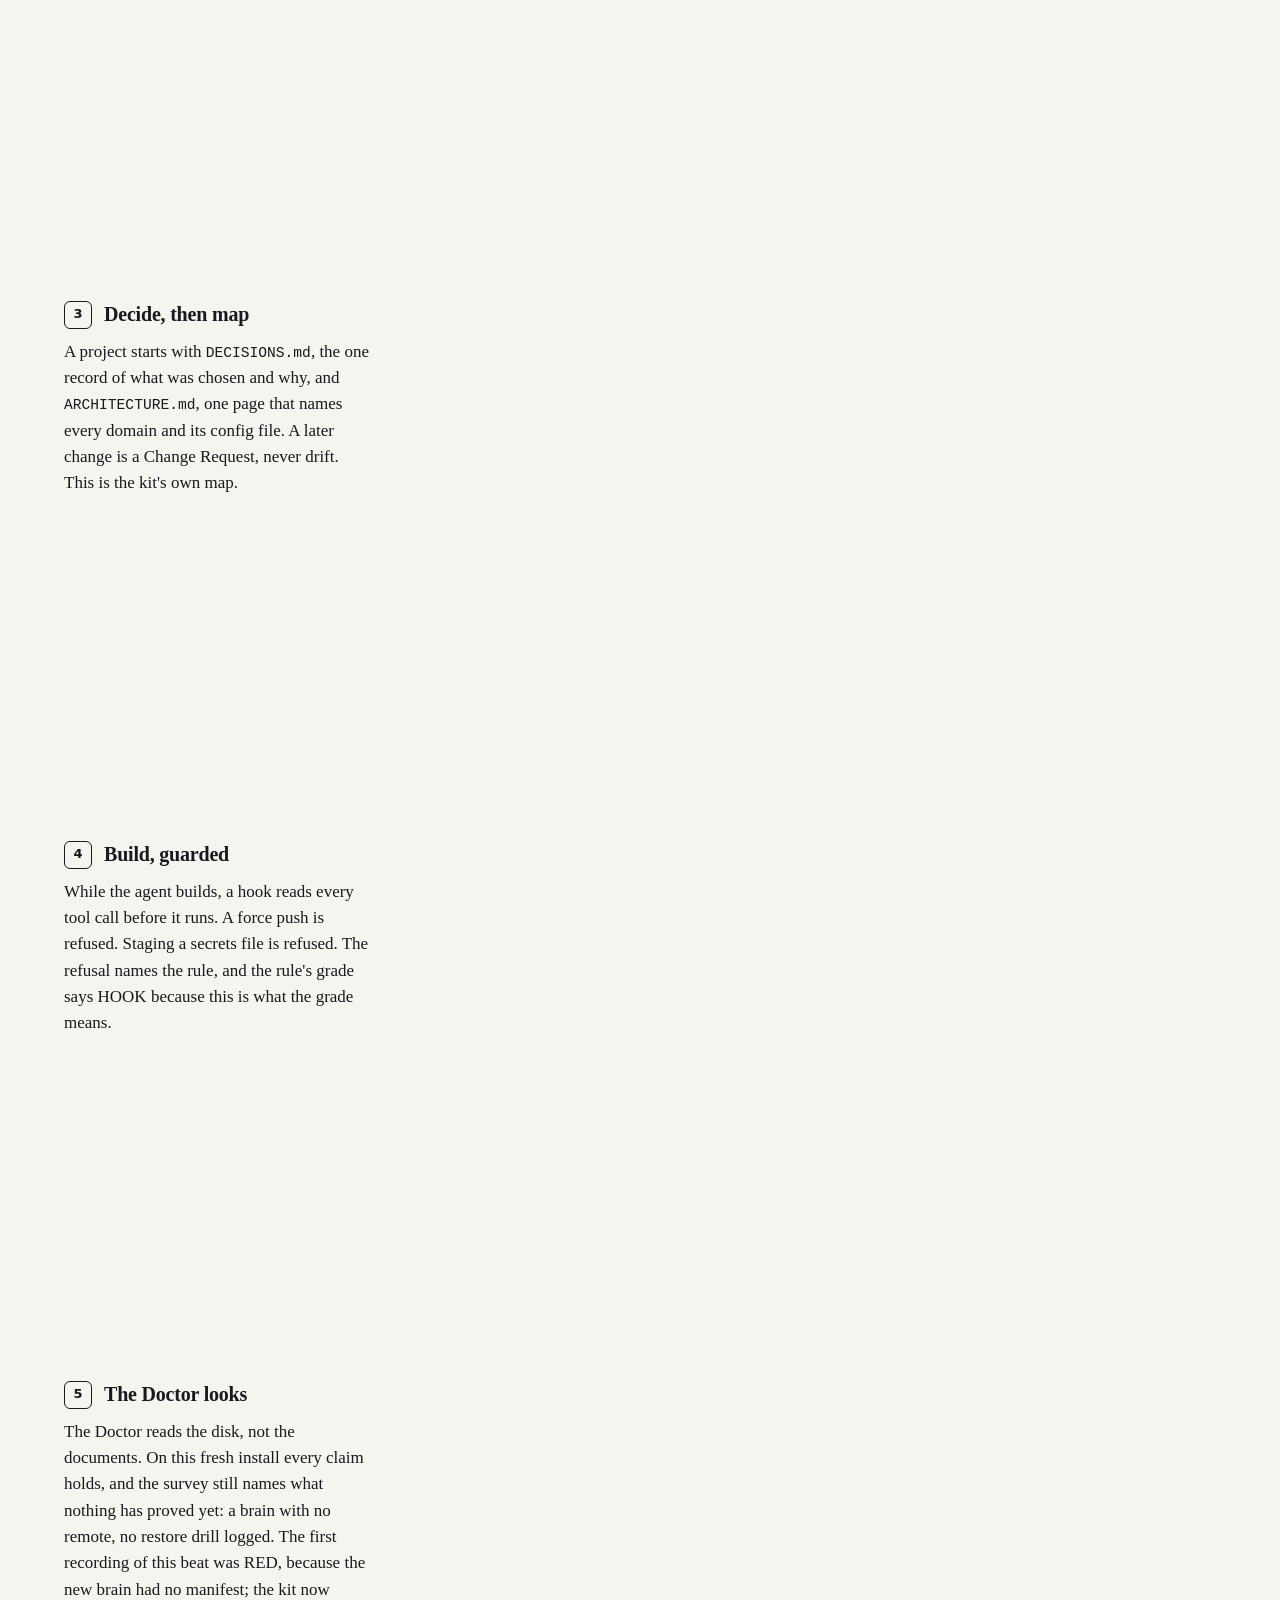
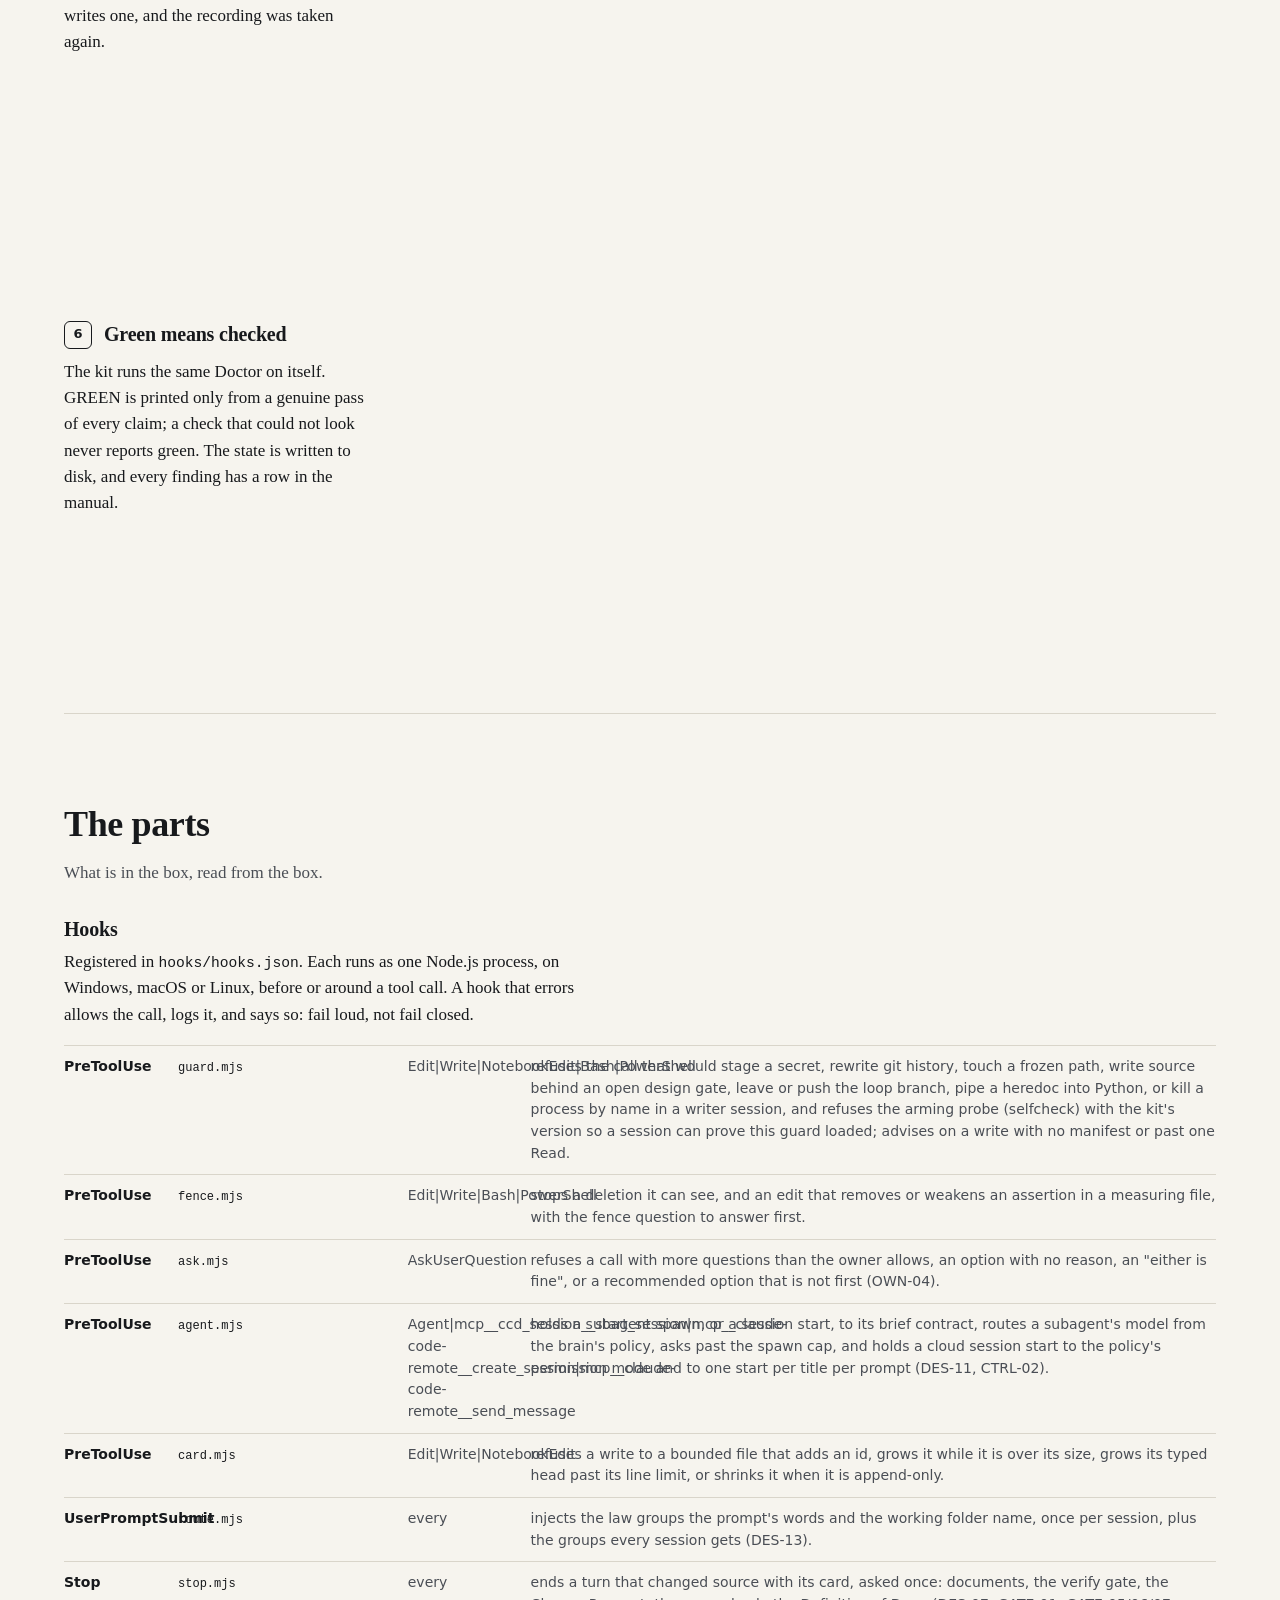
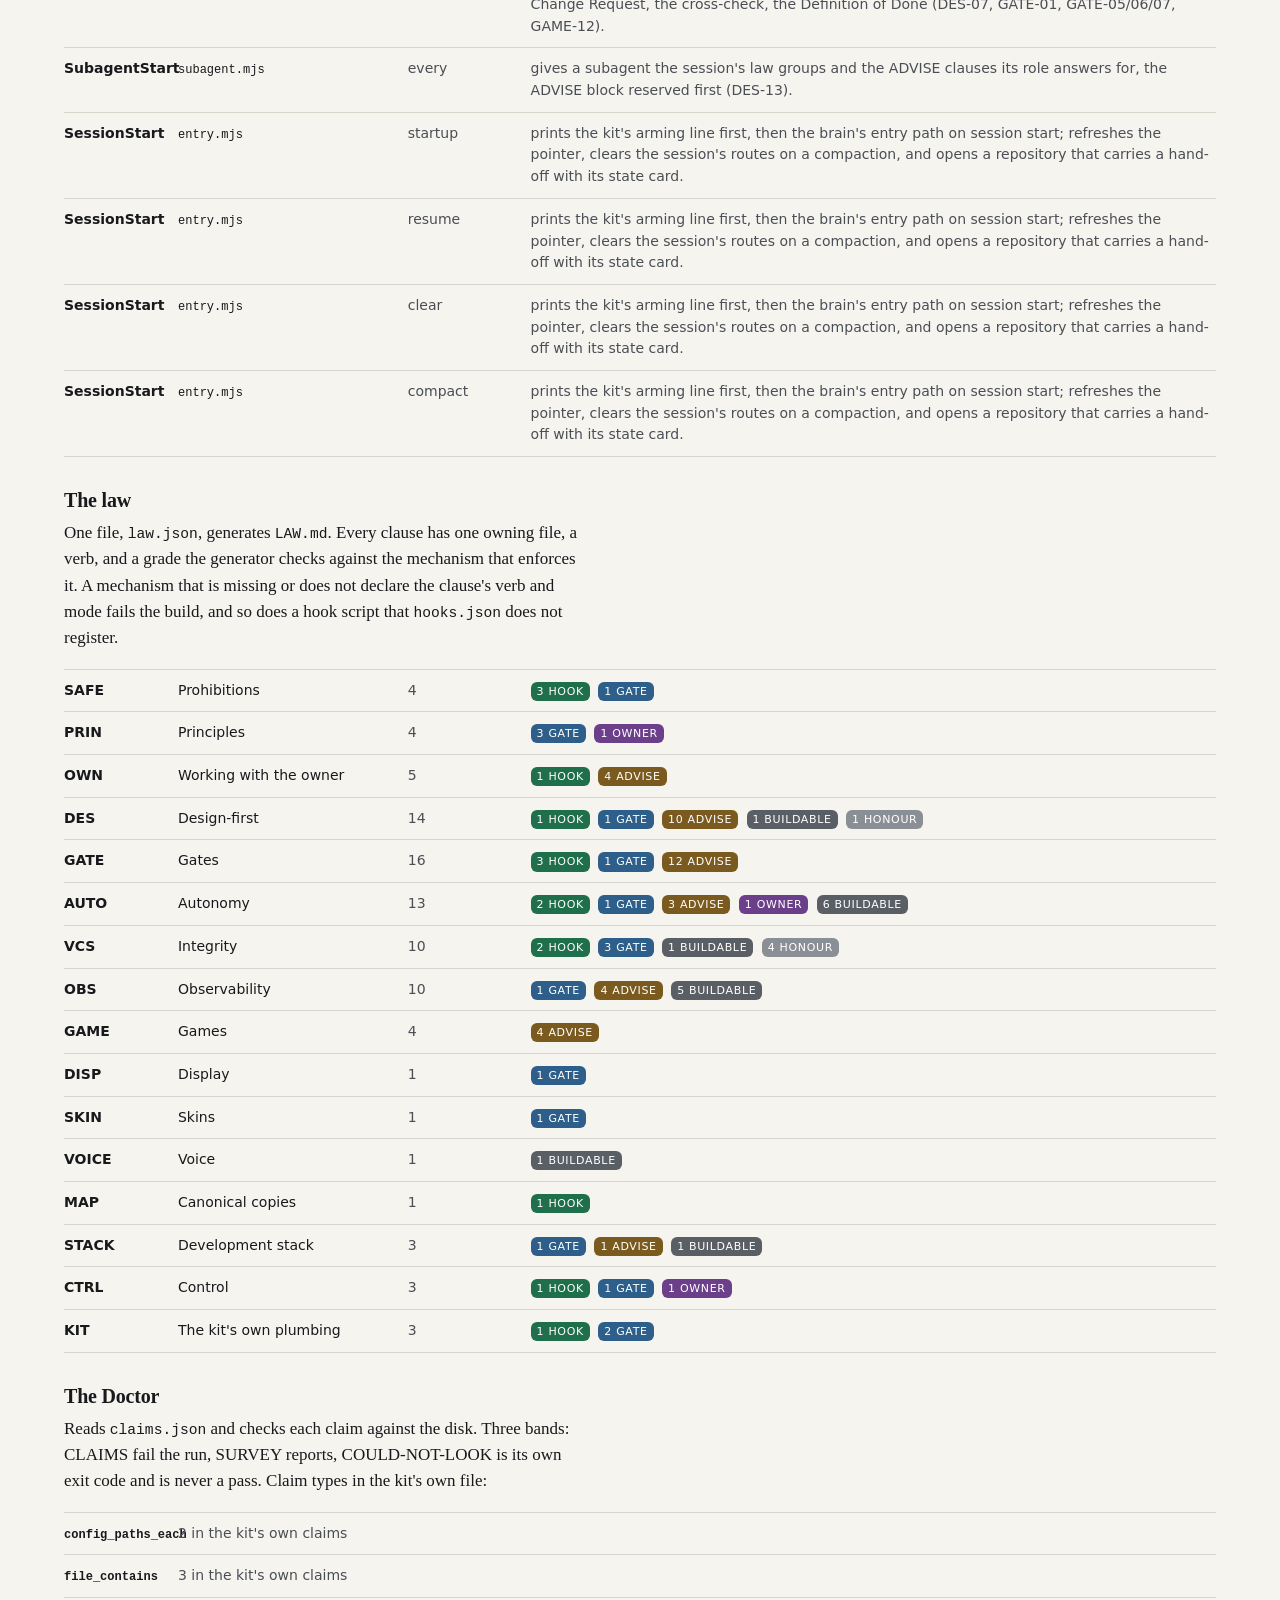
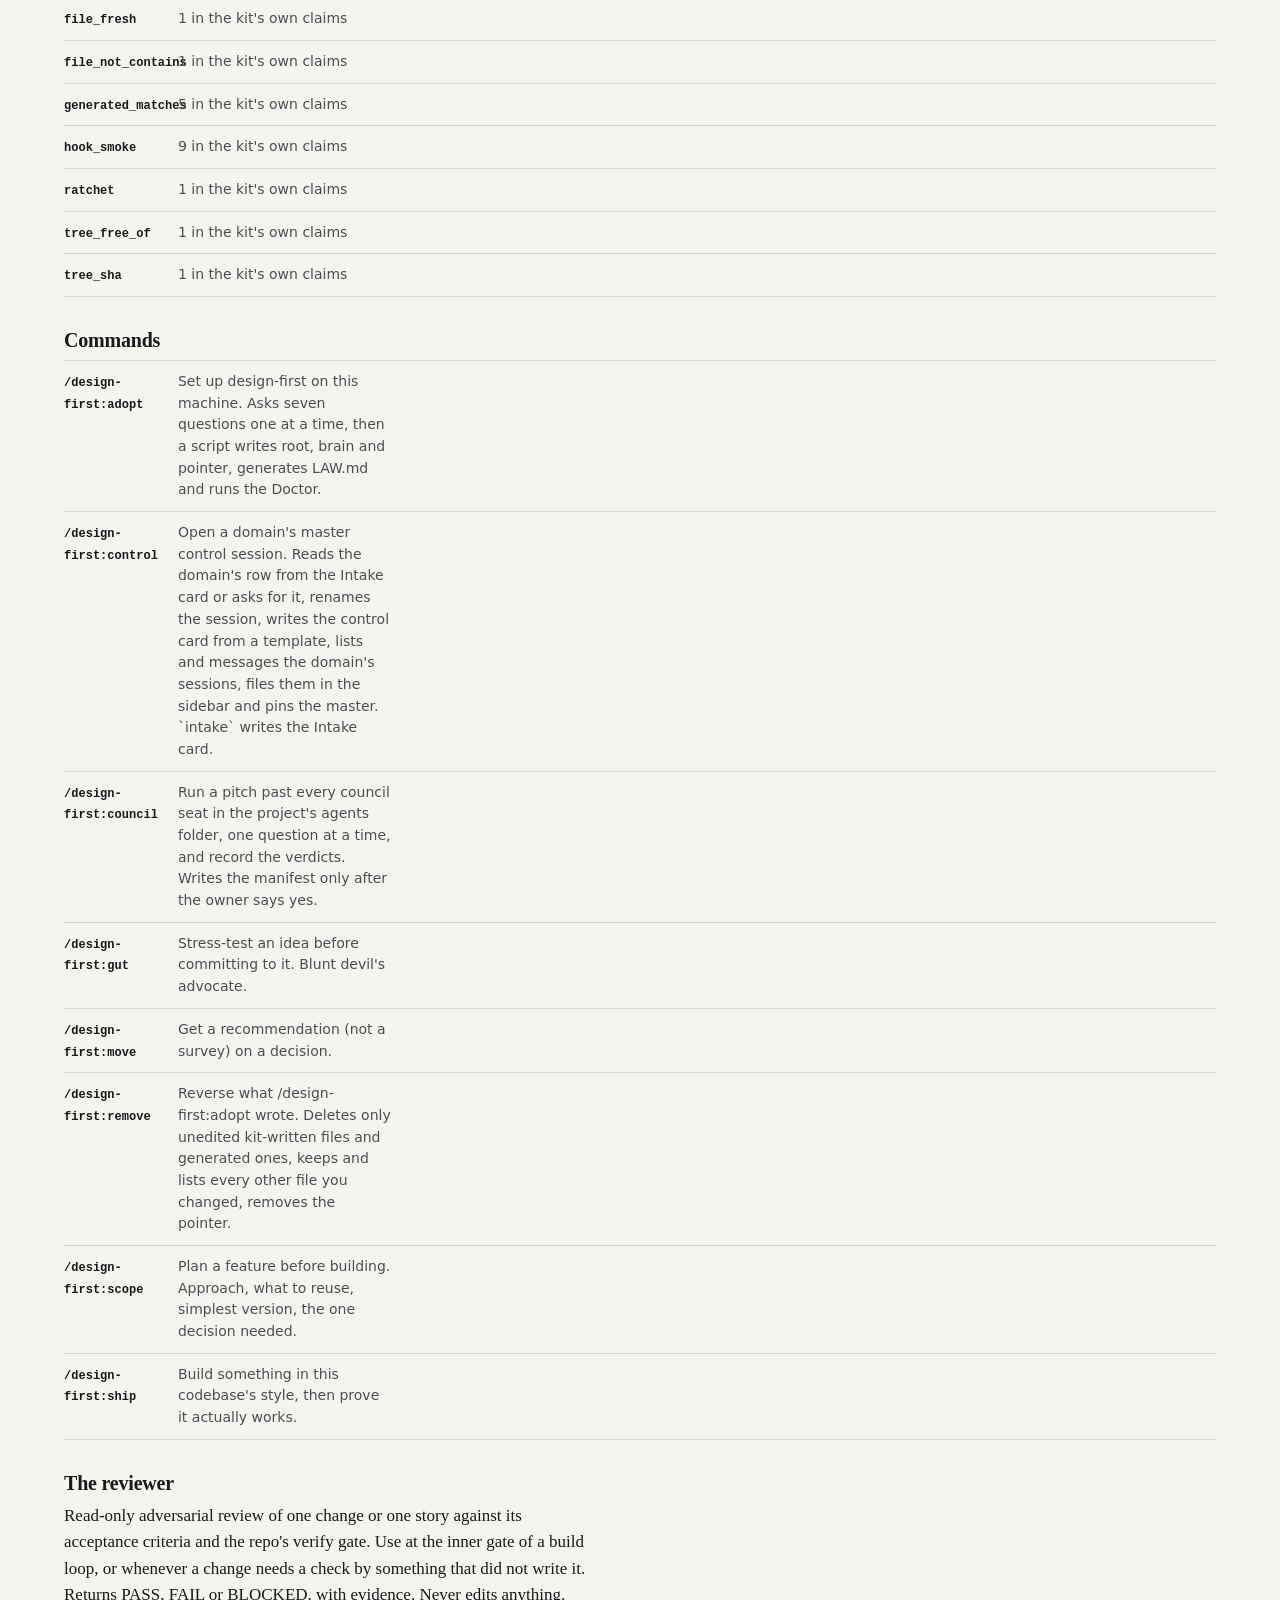
==== commit cafb7d00: "Kit 0.3.0 chunk 1: the vendored kit, one registry, the arming proof, the extract, the card hook" ====
--- a/docs/index.html
+++ b/docs/index.html
@@ -38,7 +38,7 @@
   <p class="kicker">A working method for building with coding agents</p>
   <h1>A rule is only a rule when something on the disk can stop you.</h1>
   <p class="lede">design-first is a Claude Code plugin. It interviews every request before it builds, locks each decision in a manifest, builds one domain at a time and cross-checks it against all of them, and gives every rule an id and a grade that says whether a machine enforces it. A Doctor checks the disk and prints what it found, never what a document says.</p>
-  <p class="figs"><b>90</b> rules in the kit. <b>14</b> stopped by a hook, <b>15</b> by a gate, <b>5</b> by nothing but the reader. The page says so because the law file says so, and this page is generated from it.</p>
+  <p class="figs"><b>93</b> rules in the kit. <b>15</b> stopped by a hook, <b>17</b> by a gate, <b>5</b> by nothing but the reader. The page says so because the law file says so, and this page is generated from it.</p>
 </section>
 
 <section class="chapter method" id="method">
@@ -460,14 +460,19 @@
           <p class="scene-h">ARCHITECTURE.md, core flow</p>
           <pre class="mono">law.json (+ &lt;brain&gt;/law.overlay.json) --&gt; tools/law/build-law.mjs --&gt; LAW.md (kit) / &lt;brain&gt;/LAW.md
                                                     ^
-claims.json ------------&gt; tools/doctor/doctor.mjs --+-- claims | survey | could-not-look --&gt; &lt;brain&gt;/state/
-hooks/hooks.json --------&gt; guard.mjs / fence.mjs / ask.mjs / agent.mjs --&gt; allow | deny | ask | rewrite | advise, + log
+claims.json ------------&gt; tools/doctor/doctor.mjs --+-- claims | skipped | survey | could-not-look --&gt; &lt;brain&gt;/state/
+hooks/registry.json ----&gt; tools/settings.mjs -Plugin --&gt; hooks/hooks.json (the plugin form; KIT-REG-01 holds it to the registry)
+                                             -Vendored --&gt; &lt;repo&gt;/.claude/settings.json (the hooks block, deep-merged into the repo&#39;s own; KIT-SETTINGS-01 holds the kit&#39;s own)
+tools/vendor.json -------&gt; tools/vendor.mjs --&gt; &lt;repo&gt;/.claude/kit/ + VERSION (the sha over the copy; a tree_sha claim holds it)
+hooks/hooks.json, or &lt;repo&gt;/.claude/settings.json --&gt; guard.mjs / fence.mjs / ask.mjs / agent.mjs / card.mjs --&gt; allow | deny | ask | rewrite | advise, + log
                            route.mjs / subagent.mjs --&gt; LAW.md rows by group, per session, into context
-                           entry.mjs --&gt; entry path + state card (GAME-13, DES-14), into context
+                           entry.mjs --&gt; the arming line, then entry path + state card (GAME-13, DES-14), into context
                            stop.mjs --&gt; the first stop of a source turn refused once, with the card (DES-07, GATE-01/05/06/07, GAME-12)
-commands/adopt.md -------&gt; tools/adopt.mjs --&gt; &lt;root&gt;/CLAUDE.md, &lt;root&gt;/.claude/settings*.json,
-                                               &lt;brain&gt;/*, ~/.claude/design-first.json
-commands/control.md -----&gt; tools/control.mjs --&gt; &lt;brain&gt;/control/&lt;DOMAIN&gt;-CONTROL.md, &lt;brain&gt;/control/INTAKE.md</pre>
+&lt;brain&gt;/doctor.config.json + policies + LAW.md --&gt; tools/extract.mjs --&gt; &lt;repo&gt;/.claude/kit/extract.json (values by class; the hooks read it where no pointer is)
+commands/adopt.md -------&gt; tools/adopt.mjs --&gt; &lt;root&gt;/CLAUDE.md, &lt;root&gt;/.claude/settings*.json (rendered), &lt;root&gt;/.claude/kit/,
+                                               &lt;brain&gt;/*, &lt;brain&gt;/.claude/kit/ and settings.json when the brain is separate, ~/.claude/design-first.json
+commands/control.md -----&gt; tools/control.mjs --&gt; &lt;brain&gt;/control/&lt;DOMAIN&gt;-CONTROL.md, &lt;brain&gt;/control/INTAKE.md
+the three suites + tools/tests/red-expected.json --&gt; tools/release.mjs --&gt; plugin.json bump, LAW.md, docs/, README.md, .claude/kit/</pre>
         </div>
       </article>
 
@@ -571,17 +576,18 @@
   <h3>Hooks</h3>
   <p>Registered in <code>hooks/hooks.json</code>. Each runs as one Node.js process, on Windows, macOS or Linux, before or around a tool call. A hook that errors allows the call, logs it, and says so: fail loud, not fail closed.</p>
   <ul class="ix">
-<li><span class="ix-id">PreToolUse</span><span class="ix-name"><code>guard.mjs</code></span><span class="ix-n">Edit|Write|NotebookEdit|Bash|PowerShell</span><span class="ix-grades">refuses the call that would stage a secret, rewrite git history, touch a frozen path, write source behind an open design gate, leave or push the loop branch, pipe a heredoc into Python, or kill a process by name in a writer session; advises on a write with no manifest or past one Read.</span></li>
+<li><span class="ix-id">PreToolUse</span><span class="ix-name"><code>guard.mjs</code></span><span class="ix-n">Edit|Write|NotebookEdit|Bash|PowerShell</span><span class="ix-grades">refuses the call that would stage a secret, rewrite git history, touch a frozen path, write source behind an open design gate, leave or push the loop branch, pipe a heredoc into Python, or kill a process by name in a writer session, and refuses the arming probe (selfcheck) with the kit&#39;s version so a session can prove this guard loaded; advises on a write with no manifest or past one Read.</span></li>
 <li><span class="ix-id">PreToolUse</span><span class="ix-name"><code>fence.mjs</code></span><span class="ix-n">Edit|Write|Bash|PowerShell</span><span class="ix-grades">stops a deletion it can see, and an edit that removes or weakens an assertion in a measuring file, with the fence question to answer first.</span></li>
 <li><span class="ix-id">PreToolUse</span><span class="ix-name"><code>ask.mjs</code></span><span class="ix-n">AskUserQuestion</span><span class="ix-grades">refuses a call with more questions than the owner allows, an option with no reason, an &quot;either is fine&quot;, or a recommended option that is not first (OWN-04).</span></li>
-<li><span class="ix-id">PreToolUse</span><span class="ix-name"><code>agent.mjs</code></span><span class="ix-n">Agent|mcp__ccd_session__start_session</span><span class="ix-grades">holds a subagent spawn, or a session start, to its brief contract, routes a subagent&#39;s model from the brain&#39;s policy, and asks past the spawn cap (DES-11, CTRL-02).</span></li>
+<li><span class="ix-id">PreToolUse</span><span class="ix-name"><code>agent.mjs</code></span><span class="ix-n">Agent|mcp__ccd_session__start_session|mcp__claude-code-remote__create_session|mcp__claude-code-remote__send_message</span><span class="ix-grades">holds a subagent spawn, or a session start, to its brief contract, routes a subagent&#39;s model from the brain&#39;s policy, asks past the spawn cap, and holds a cloud session start to the policy&#39;s permission mode and to one start per title per prompt (DES-11, CTRL-02).</span></li>
+<li><span class="ix-id">PreToolUse</span><span class="ix-name"><code>card.mjs</code></span><span class="ix-n">Edit|Write|NotebookEdit</span><span class="ix-grades">refuses a write to a bounded file that adds an id, grows it while it is over its size, grows its typed head past its line limit, or shrinks it when it is append-only.</span></li>
 <li><span class="ix-id">UserPromptSubmit</span><span class="ix-name"><code>route.mjs</code></span><span class="ix-n">every</span><span class="ix-grades">injects the law groups the prompt&#39;s words and the working folder name, once per session, plus the groups every session gets (DES-13).</span></li>
 <li><span class="ix-id">Stop</span><span class="ix-name"><code>stop.mjs</code></span><span class="ix-n">every</span><span class="ix-grades">ends a turn that changed source with its card, asked once: documents, the verify gate, the Change Request, the cross-check, the Definition of Done (DES-07, GATE-01, GATE-05/06/07, GAME-12).</span></li>
 <li><span class="ix-id">SubagentStart</span><span class="ix-name"><code>subagent.mjs</code></span><span class="ix-n">every</span><span class="ix-grades">gives a subagent the session&#39;s law groups and the ADVISE clauses its role answers for, the ADVISE block reserved first (DES-13).</span></li>
-<li><span class="ix-id">SessionStart</span><span class="ix-name"><code>entry.mjs</code></span><span class="ix-n">startup</span><span class="ix-grades">prints the brain&#39;s entry path on session start, refreshes the pointer, clears the session&#39;s routes on a compaction, and opens a repository that carries a hand-off with its state card.</span></li>
-<li><span class="ix-id">SessionStart</span><span class="ix-name"><code>entry.mjs</code></span><span class="ix-n">resume</span><span class="ix-grades">prints the brain&#39;s entry path on session start, refreshes the pointer, clears the session&#39;s routes on a compaction, and opens a repository that carries a hand-off with its state card.</span></li>
-<li><span class="ix-id">SessionStart</span><span class="ix-name"><code>entry.mjs</code></span><span class="ix-n">clear</span><span class="ix-grades">prints the brain&#39;s entry path on session start, refreshes the pointer, clears the session&#39;s routes on a compaction, and opens a repository that carries a hand-off with its state card.</span></li>
-<li><span class="ix-id">SessionStart</span><span class="ix-name"><code>entry.mjs</code></span><span class="ix-n">compact</span><span class="ix-grades">prints the brain&#39;s entry path on session start, refreshes the pointer, clears the session&#39;s routes on a compaction, and opens a repository that carries a hand-off with its state card.</span></li>
+<li><span class="ix-id">SessionStart</span><span class="ix-name"><code>entry.mjs</code></span><span class="ix-n">startup</span><span class="ix-grades">prints the kit&#39;s arming line first, then the brain&#39;s entry path on session start; refreshes the pointer, clears the session&#39;s routes on a compaction, and opens a repository that carries a hand-off with its state card.</span></li>
+<li><span class="ix-id">SessionStart</span><span class="ix-name"><code>entry.mjs</code></span><span class="ix-n">resume</span><span class="ix-grades">prints the kit&#39;s arming line first, then the brain&#39;s entry path on session start; refreshes the pointer, clears the session&#39;s routes on a compaction, and opens a repository that carries a hand-off with its state card.</span></li>
+<li><span class="ix-id">SessionStart</span><span class="ix-name"><code>entry.mjs</code></span><span class="ix-n">clear</span><span class="ix-grades">prints the kit&#39;s arming line first, then the brain&#39;s entry path on session start; refreshes the pointer, clears the session&#39;s routes on a compaction, and opens a repository that carries a hand-off with its state card.</span></li>
+<li><span class="ix-id">SessionStart</span><span class="ix-name"><code>entry.mjs</code></span><span class="ix-n">compact</span><span class="ix-grades">prints the kit&#39;s arming line first, then the brain&#39;s entry path on session start; refreshes the pointer, clears the session&#39;s routes on a compaction, and opens a repository that carries a hand-off with its state card.</span></li>
   </ul>
 
   <h3>The law</h3>
@@ -602,6 +608,7 @@
 <li><span class="ix-id">MAP</span><span class="ix-name">Canonical copies</span><span class="ix-n">1</span><span class="ix-grades"><span class="g g-hook">1 HOOK</span></span></li>
 <li><span class="ix-id">STACK</span><span class="ix-name">Development stack</span><span class="ix-n">3</span><span class="ix-grades"><span class="g g-gate">1 GATE</span> <span class="g g-advise">1 ADVISE</span> <span class="g g-buildable">1 BUILDABLE</span></span></li>
 <li><span class="ix-id">CTRL</span><span class="ix-name">Control</span><span class="ix-n">3</span><span class="ix-grades"><span class="g g-hook">1 HOOK</span> <span class="g g-gate">1 GATE</span> <span class="g g-owner">1 OWNER</span></span></li>
+<li><span class="ix-id">KIT</span><span class="ix-name">The kit&#39;s own plumbing</span><span class="ix-n">3</span><span class="ix-grades"><span class="g g-hook">1 HOOK</span> <span class="g g-gate">2 GATE</span></span></li>
   </ul>
 
   <h3>The Doctor</h3>
@@ -611,10 +618,11 @@
 <li><span class="ix-id"><code>file_contains</code></span><span class="ix-n">3 in the kit's own claims</span></li>
 <li><span class="ix-id"><code>file_fresh</code></span><span class="ix-n">1 in the kit's own claims</span></li>
 <li><span class="ix-id"><code>file_not_contains</code></span><span class="ix-n">1 in the kit's own claims</span></li>
-<li><span class="ix-id"><code>generated_matches</code></span><span class="ix-n">3 in the kit's own claims</span></li>
-<li><span class="ix-id"><code>hook_smoke</code></span><span class="ix-n">8 in the kit's own claims</span></li>
+<li><span class="ix-id"><code>generated_matches</code></span><span class="ix-n">5 in the kit's own claims</span></li>
+<li><span class="ix-id"><code>hook_smoke</code></span><span class="ix-n">9 in the kit's own claims</span></li>
 <li><span class="ix-id"><code>ratchet</code></span><span class="ix-n">1 in the kit's own claims</span></li>
 <li><span class="ix-id"><code>tree_free_of</code></span><span class="ix-n">1 in the kit's own claims</span></li>
+<li><span class="ix-id"><code>tree_sha</code></span><span class="ix-n">1 in the kit's own claims</span></li>
   </ul>
 
   <h3>Commands</h3>
@@ -624,7 +632,7 @@
 <li><span class="ix-id"><code>/design-first:council</code></span><span class="ix-grades">Run a pitch past every council seat in the project&#39;s agents folder, one question at a time, and record the verdicts. Writes the manifest only after the owner says yes.</span></li>
 <li><span class="ix-id"><code>/design-first:gut</code></span><span class="ix-grades">Stress-test an idea before committing to it. Blunt devil&#39;s advocate.</span></li>
 <li><span class="ix-id"><code>/design-first:move</code></span><span class="ix-grades">Get a recommendation (not a survey) on a decision.</span></li>
-<li><span class="ix-id"><code>/design-first:remove</code></span><span class="ix-grades">Reverse what /design-first:adopt wrote. Deletes only unedited kit-written files and generated ones, keeps and lists everything you changed, removes the pointer.</span></li>
+<li><span class="ix-id"><code>/design-first:remove</code></span><span class="ix-grades">Reverse what /design-first:adopt wrote. Deletes only unedited kit-written files and generated ones, keeps and lists every other file you changed, removes the pointer.</span></li>
 <li><span class="ix-id"><code>/design-first:scope</code></span><span class="ix-grades">Plan a feature before building. Approach, what to reuse, simplest version, the one decision needed.</span></li>
 <li><span class="ix-id"><code>/design-first:ship</code></span><span class="ix-grades">Build something in this codebase&#39;s style, then prove it actually works.</span></li>
   </ul>
@@ -691,6 +699,9 @@
 <option value="GATE-14">GATE-14 - ADVISE</option>
 <option value="GATE-15">GATE-15 - ADVISE</option>
 <option value="GATE-16">GATE-16 - ADVISE</option>
+<option value="KIT-01">KIT-01 - GATE</option>
+<option value="KIT-02">KIT-02 - HOOK</option>
+<option value="KIT-03">KIT-03 - GATE</option>
 <option value="MAP-01">MAP-01 - HOOK</option>
 <option value="OBS-01">OBS-01 - BUILDABLE</option>
 <option value="OBS-02">OBS-02 - ADVISE</option>
@@ -735,7 +746,7 @@
   </div>
 
   <ul class="counts" aria-label="Rules per grade">
-<li><span class="g g-deny">DENY</span><b>0</b></li><li><span class="g g-hook">HOOK</span><b>14</b></li><li><span class="g g-gate">GATE</span><b>15</b></li><li><span class="g g-advise">ADVISE</span><b>38</b></li><li><span class="g g-owner">OWNER</span><b>3</b></li><li><span class="g g-buildable">BUILDABLE</span><b>15</b></li><li><span class="g g-honour">HONOUR</span><b>5</b></li>
+<li><span class="g g-deny">DENY</span><b>0</b></li><li><span class="g g-hook">HOOK</span><b>15</b></li><li><span class="g g-gate">GATE</span><b>17</b></li><li><span class="g g-advise">ADVISE</span><b>38</b></li><li><span class="g g-owner">OWNER</span><b>3</b></li><li><span class="g g-buildable">BUILDABLE</span><b>15</b></li><li><span class="g g-honour">HONOUR</span><b>5</b></li>
   </ul>
   <table><thead><tr><th scope="col">grade</th><th scope="col">a machine will</th></tr></thead><tbody><tr><td>DENY</td><td>refuse, by a permission deny rule</td></tr><tr><td>HOOK</td><td>inspect the call and refuse when its rule matches</td></tr><tr><td>ADVISE</td><td>add context, or ask once; let the call or the turn proceed</td></tr><tr><td>GATE</td><td>stop and ask, or turn the Doctor red</td></tr><tr><td>BUILDABLE</td><td>nothing yet: the mechanism is specified and not shipped</td></tr><tr><td>OWNER</td><td>nothing: this is a standing ruling by the owner</td></tr><tr><td>HONOUR</td><td>nothing: this is a request</td></tr></tbody></table>
 
@@ -795,6 +806,9 @@
 <tr id="GATE-14"><th scope="row"><a href="#GATE-14">GATE-14</a></th><td><span class="g g-advise">ADVISE</span></td><td>A decision about appearance, motion or feel is asked only after more than one real option is rendered side by side on one page; the question that follows is one question, with the recommended option first.</td><td class="mech">hook: hooks/subagent.mjs#advise-by-role</td></tr>
 <tr id="GATE-15"><th scope="row"><a href="#GATE-15">GATE-15</a></th><td><span class="g g-advise">ADVISE</span></td><td>The interview is a design tree worked by frontier: the next question is one whose prerequisites are settled, facts about the environment are the agent&#39;s job to find and never the owner&#39;s to supply, and the pass ends only when no branch is left silently assumed.</td><td class="mech">hook: hooks/subagent.mjs#advise-by-role</td></tr>
 <tr id="GATE-16"><th scope="row"><a href="#GATE-16">GATE-16</a></th><td><span class="g g-advise">ADVISE</span></td><td>An APPROVE or ADD verdict carries the observable that would show the element wrong, written beside the verdict and into the spec&#39;s failure modes; an element with no such observable is not approved, it is unfalsifiable, and it goes to the Open Questions table.</td><td class="mech">hook: hooks/route.mjs#route-law</td></tr>
+<tr id="KIT-01"><th scope="row"><a href="#KIT-01">KIT-01</a></th><td><span class="g g-gate">GATE</span></td><td>A repository runs only the kit it carries: the vendored tree is the bytes its VERSION names.</td><td class="mech">tool: tools/vendor.mjs#vendor-sha</td></tr>
+<tr id="KIT-02"><th scope="row"><a href="#KIT-02">KIT-02</a></th><td><span class="g g-hook">HOOK</span></td><td>A session proves its hooks loaded before it edits: the arming line at start, the guard&#39;s ARMED refusal of the selfcheck command.</td><td class="mech">hook: hooks/guard.mjs#selfcheck-armed</td></tr>
+<tr id="KIT-03"><th scope="row"><a href="#KIT-03">KIT-03</a></th><td><span class="g g-gate">GATE</span></td><td>Every hook registration is rendered from one registry; a hand-edited registration is RED.</td><td class="mech">tool: tools/settings.mjs#settings-registry</td></tr>
 <tr id="MAP-01"><th scope="row"><a href="#MAP-01">MAP-01</a></th><td><span class="g g-hook">HOOK</span></td><td>Before editing anything that has versions, confirm the canonical copy; do not trust an inventory written inside another file.</td><td class="mech">hook: hooks/guard.mjs#frozen-path</td></tr>
 <tr id="OBS-01"><th scope="row"><a href="#OBS-01">OBS-01</a></th><td><span class="g g-buildable">BUILDABLE</span></td><td>Every program ships structured, persisted logs; a silent failure is a defect even when the program runs.</td><td class="mech">planned: DECISIONS.md#2.7</td></tr>
 <tr id="OBS-02"><th scope="row"><a href="#OBS-02">OBS-02</a></th><td><span class="g g-advise">ADVISE</span></td><td>Logs carry the same keys in every language, and severity is a number on the OpenTelemetry model, not a house spelling.</td><td class="mech">hook: hooks/subagent.mjs#advise-by-role</td></tr>
@@ -837,7 +851,7 @@
       </tbody>
     </table>
   </details>
-  <script id="clause-data" type="application/json">[{"id":"AUTO-01","group":"AUTO","grade":"ADVISE","rule":"A design decision is the owner's and an execution decision is the agent's; if it is not clearly execution, it is design.","verb":"decide-scope","mech":"hook: hooks/subagent.mjs#advise-by-role"},{"id":"AUTO-02","group":"AUTO","grade":"BUILDABLE","rule":"The loop stops at a manifest change, new scope, taste, a Change Request, a push or merge, a delete or move, a design-gated project, any secret, or anything that weakens a check.","verb":"stop","mech":"planned: DECISIONS.md#2.8"},{"id":"AUTO-03","group":"AUTO","grade":"ADVISE","rule":"The unit of work is a story, not a chunk; the chunk stays the stop boundary.","verb":"size-work","mech":"hook: hooks/subagent.mjs#advise-by-role"},{"id":"AUTO-04","group":"AUTO","grade":"HOOK","rule":"Only the Reviewer's verdict writes the pass mark, never the Builder; a Builder that edits the ledger voids its own attempt.","verb":"write-passes","mech":"hook: hooks/guard.mjs#ledger"},{"id":"AUTO-05","group":"AUTO","grade":"GATE","rule":"The Reviewer is a separate agent with a read-only tool set, defined in the kit's reviewer agent file, not as a sentence.","verb":"define-reviewer","mech":"doctor-claim: KIT-REVIEWER-01"},{"id":"AUTO-06","group":"AUTO","grade":"ADVISE","rule":"Evidence means the command and its literal output, pasted; a model's claim that something passed is not evidence.","verb":"evidence","mech":"hook: hooks/subagent.mjs#advise-by-role"},{"id":"AUTO-07","group":"AUTO","grade":"BUILDABLE","rule":"A deterministic check sets the pass mark; a model verdict may only add a finding, never clear one.","verb":"verdict","mech":"planned: DECISIONS.md#2.8"},{"id":"AUTO-08","group":"AUTO","grade":"BUILDABLE","rule":"A green verify gate is the floor, not the proof; a green gate with no new probe covering this story's behaviour is a fail.","verb":"prove","mech":"planned: DECISIONS.md#2.8"},{"id":"AUTO-09","group":"AUTO","grade":"OWNER","rule":"Where a story is about feel, motion or appearance, a person is the gate, because a read-only reviewer cannot look at a screen.","verb":"judge-feel","mech":""},{"id":"AUTO-10","group":"AUTO","grade":"BUILDABLE","rule":"Each story starts a fresh context; state lives on the disk, not in the context, and a reset beats a compaction.","verb":"reset-context","mech":"planned: DECISIONS.md#2.8"},{"id":"AUTO-11","group":"AUTO","grade":"HOOK","rule":"The loop works on its own branch and never pushes and never merges.","verb":"push","mech":"hook: hooks/guard.mjs#loop-no-push"},{"id":"AUTO-12","group":"AUTO","grade":"BUILDABLE","rule":"No verify gate, no loop; nor on a design-gated project, a chunk with open questions, or a dirty tree.","verb":"start-loop","mech":"planned: DECISIONS.md#2.8"},{"id":"AUTO-13","group":"AUTO","grade":"BUILDABLE","rule":"The loop ends with a state card in HANDOFF.md and the exact push command for the owner.","verb":"hand-back","mech":"planned: DECISIONS.md#2.8"},{"id":"CTRL-01","group":"CTRL","grade":"OWNER","rule":"One control session per domain and one intake above them, each started from a fresh chat and never from another domain's session; a work session starts from its master, never from a loose chat, and reports to it at turn end.","verb":"control","mech":""},{"id":"CTRL-02","group":"CTRL","grade":"HOOK","rule":"Every brief, for a subagent or for a session, names what it reports to and in what shape; a brief that does not is refused.","verb":"report-to","mech":"hook: hooks/agent.mjs#agent-brief"},{"id":"CTRL-03","group":"CTRL","grade":"GATE","rule":"Every control card lives in the brain's control folder, exists at its path and names its master.","verb":"keep-card","mech":"doctor-claim: KIT-CONTROL-01"},{"id":"DES-01","group":"DES","grade":"BUILDABLE","rule":"Interview, then the decisions manifest, then the architecture map, then build in chunks, then cross-check; every project, no exceptions.","verb":"design","mech":"planned: DECISIONS.md#2.7"},{"id":"DES-02","group":"DES","grade":"ADVISE","rule":"A subsystem is not coded until its foundational decisions are locked in the manifest; a later change is a Change Request, never drift.","verb":"lock","mech":"hook: hooks/guard.mjs#no-manifest"},{"id":"DES-03","group":"DES","grade":"ADVISE","rule":"Split by subject, never by size: a part leaves its file when it is independent and separately tunable, or when a real change finds a subject that falls out; a split-off file names what it uses, and a tiny helper stays inline.","verb":"split","mech":"hook: hooks/guard.mjs#file-size"},{"id":"DES-04","group":"DES","grade":"ADVISE","rule":"Every tunable value lives in a config file, never in logic; changing behaviour never requires changing code.","verb":"configure","mech":"hook: hooks/subagent.mjs#advise-by-role"},{"id":"DES-05","group":"DES","grade":"ADVISE","rule":"Build the smallest slice that works, then show the owner; never over-engineer the slice and never skip the design.","verb":"slice","mech":"hook: hooks/subagent.mjs#advise-by-role"},{"id":"DES-06","group":"DES","grade":"ADVISE","rule":"During a chunk, edit only that chunk's files; no unrelated refactor.","verb":"scope-edit","mech":"hook: hooks/subagent.mjs#advise-by-role"},{"id":"DES-07","group":"DES","grade":"ADVISE","rule":"Documents are co-equal artifacts, updated before the work is called done; document debt is technical debt.","verb":"document","mech":"hook: hooks/stop.mjs#stop-done"},{"id":"DES-08","group":"DES","grade":"ADVISE","rule":"Every workaround carries an inline note saying what failed and why this is the fix, because an unexplained correction gets cleaned up and the defect returns.","verb":"annotate","mech":"hook: hooks/subagent.mjs#advise-by-role"},{"id":"DES-09","group":"DES","grade":"HONOUR","rule":"Every repository carries its line-ending attributes file in its first commit; the bytes belong to the repository, not to a machine setting.","verb":"pin-bytes","mech":""},{"id":"DES-10","group":"DES","grade":"GATE","rule":"Install with the fail-on-drift verb, never the resolve-fresh verb, and pin the toolchain as well as the dependencies.","verb":"install","mech":"permission-rule: templates/root-settings.json#permissions.ask"},{"id":"DES-11","group":"DES","grade":"HOOK","rule":"A subagent starts only with a brief that names the goal, the files or area, the done-check and what is ruled out; its model follows the brain's role table unless the call names one; more spawns than the cap in one turn ask the owner.","verb":"parallelise","mech":"hook: hooks/agent.mjs#agent-brief"},{"id":"DES-12","group":"DES","grade":"ADVISE","rule":"Match the task to an installed skill before building from an empty start, by reading the installed skills directory itself rather than a list in a law file.","verb":"match-skill","mech":"hook: hooks/route.mjs#skills"},{"id":"DES-13","group":"DES","grade":"ADVISE","rule":"A session is handed the law for its task by route: the generated index rows for each matched group, once per session, with the owning file named; the full rule set is never loaded at start.","verb":"route-law","mech":"hook: hooks/route.mjs#route-law"},{"id":"DES-14","group":"DES","grade":"ADVISE","rule":"A session on any repository that carries a hand-off opens with a state card, and the hand-off ends with the opening prompt for the next session.","verb":"open-session","mech":"hook: hooks/entry.mjs#state-card"},{"id":"DISP-07","group":"DISP","grade":"GATE","rule":"A change that makes a claim ships the thing that measures the claim in the same commit, the build prints it, the drawing and the check read the same function, and a figure that cannot be regenerated does not ship.","verb":"measure-claim","mech":"doctor-claim: KIT-DOCS-01"},{"id":"GAME-11","group":"GAME","grade":"ADVISE","rule":"State the hat you wear and wear one at a time; the Programmer hat stays locked until an owner-approved spec exists.","verb":"wear-hat","mech":"hook: hooks/subagent.mjs#advise-by-role"},{"id":"GAME-12","group":"GAME","grade":"ADVISE","rule":"The inner gate runs after every small verifiable change (verify, stop, show what changed and what it proves, wait), the outer gate runs at every chunk boundary, and only a trivial, reversible, owner-requested single-file edit is exempt.","verb":"gate-change","mech":"hook: hooks/stop.mjs#stop-done"},{"id":"GAME-13","group":"GAME","grade":"ADVISE","rule":"A session on a game repository opens with a state card built from the repository's documents, never from memory, and a disagreement with the real state is raised before any work.","verb":"open-session","mech":"hook: hooks/entry.mjs#state-card"},{"id":"GAME-14","group":"GAME","grade":"ADVISE","rule":"Cite the pattern or do not claim one; a pattern the cited reference does not contain is labelled as from memory, not from the reference.","verb":"cite","mech":"hook: hooks/subagent.mjs#advise-by-role"},{"id":"GATE-01","group":"GATE","grade":"ADVISE","rule":"Every requested addition gets the four-verdict pass of approve, redact, add and flavour, however detailed the prompt; a long request is a strong opening position, not a spec.","verb":"interview","mech":"hook: hooks/stop.mjs#interview"},{"id":"GATE-02","group":"GATE","grade":"ADVISE","rule":"Silence is not approval; full approval with nothing to cut is said out loud.","verb":"confirm","mech":"hook: hooks/subagent.mjs#advise-by-role"},{"id":"GATE-03","group":"GATE","grade":"GATE","rule":"A new third-party package is an owner decision, never an addition the agent makes itself; name it exactly and wait.","verb":"add-package","mech":"permission-rule: templates/root-settings.json#permissions.ask"},{"id":"GATE-04","group":"GATE","grade":"ADVISE","rule":"The Programmer hat unlocks only after the interview pass is complete.","verb":"unlock","mech":"hook: hooks/guard.mjs#no-manifest"},{"id":"GATE-05","group":"GATE","grade":"ADVISE","rule":"After each chunk, run the cross-check against the manifest, the architecture and the core goal.","verb":"cross-check","mech":"hook: hooks/stop.mjs#stop-done"},{"id":"GATE-06","group":"GATE","grade":"ADVISE","rule":"Any change to design, behaviour, config, risk, execution, data flow or dependencies needs a Change Request, and an approved one updates the Change Log.","verb":"change","mech":"hook: hooks/stop.mjs#stop-done"},{"id":"GATE-07","group":"GATE","grade":"ADVISE","rule":"Code that runs is not done; done is the Definition of Done checklist in the owning file.","verb":"finish","mech":"hook: hooks/stop.mjs#stop-done"},{"id":"GATE-08","group":"GATE","grade":"HOOK","rule":"Work where a wrong output costs money, safety or a person's trust gets an adversarial gap review of the spec and the manifest before the repository exists.","verb":"gap-review","mech":"hook: hooks/guard.mjs#design-gate"},{"id":"GATE-09","group":"GATE","grade":"HOOK","rule":"The gate is cleared when every finding is resolved or recorded, never because the review returned nothing; a review that finds nothing is a failed review.","verb":"clear-gate","mech":"hook: hooks/guard.mjs#design-gate"},{"id":"GATE-10","group":"GATE","grade":"ADVISE","rule":"When a tool fails later, check the spec first; a failure the spec did not predict is a spec failure, not only a code failure.","verb":"diagnose","mech":"hook: hooks/subagent.mjs#advise-by-role"},{"id":"GATE-11","group":"GATE","grade":"HOOK","rule":"An edit that removes or neuters an assertion in a measuring file is stopped or questioned; fix the code, not the measure.","verb":"weaken-assertion","mech":"hook: hooks/fence.mjs#goodhart-paren"},{"id":"GATE-12","group":"GATE","grade":"ADVISE","rule":"Before removing anything you did not put there, answer the fence question: what it prevents, what breaks, and what evidence you checked.","verb":"delete","mech":"hook: hooks/fence.mjs#fence-net-deletion"},{"id":"GATE-13","group":"GATE","grade":"ADVISE","rule":"Before you remove, automate or simplify a thing, list its full function, not only its named one.","verb":"simplify","mech":"hook: hooks/fence.mjs#fence-net-deletion"},{"id":"GATE-14","group":"GATE","grade":"ADVISE","rule":"A decision about appearance, motion or feel is asked only after more than one real option is rendered side by side on one page; the question that follows is one question, with the recommended option first.","verb":"taste","mech":"hook: hooks/subagent.mjs#advise-by-role"},{"id":"GATE-15","group":"GATE","grade":"ADVISE","rule":"The interview is a design tree worked by frontier: the next question is one whose prerequisites are settled, facts about the environment are the agent's job to find and never the owner's to supply, and the pass ends only when no branch is left silently assumed.","verb":"frontier","mech":"hook: hooks/subagent.mjs#advise-by-role"},{"id":"GATE-16","group":"GATE","grade":"ADVISE","rule":"An APPROVE or ADD verdict carries the observable that would show the element wrong, written beside the verdict and into the spec's failure modes; an element with no such observable is not approved, it is unfalsifiable, and it goes to the Open Questions table.","verb":"disprove","mech":"hook: hooks/route.mjs#route-law"},{"id":"MAP-01","group":"MAP","grade":"HOOK","rule":"Before editing anything that has versions, confirm the canonical copy; do not trust an inventory written inside another file.","verb":"confirm-canonical","mech":"hook: hooks/guard.mjs#frozen-path"},{"id":"OBS-01","group":"OBS","grade":"BUILDABLE","rule":"Every program ships structured, persisted logs; a silent failure is a defect even when the program runs.","verb":"log","mech":"planned: DECISIONS.md#2.7"},{"id":"OBS-02","group":"OBS","grade":"ADVISE","rule":"Logs carry the same keys in every language, and severity is a number on the OpenTelemetry model, not a house spelling.","verb":"shape-log","mech":"hook: hooks/subagent.mjs#advise-by-role"},{"id":"OBS-03","group":"OBS","grade":"ADVISE","rule":"Log the negative space: the critical lines say what did not happen.","verb":"log-negative","mech":"hook: hooks/subagent.mjs#advise-by-role"},{"id":"OBS-04","group":"OBS","grade":"BUILDABLE","rule":"Never hide an error: no swallowed exception, no unreachable handler, no unlogged external failure.","verb":"handle-error","mech":"planned: DECISIONS.md#2.7"},{"id":"OBS-05","group":"OBS","grade":"BUILDABLE","rule":"Install the process-level crash trap in every program, because a panic or a segfault kills the process before any handler you wrote runs.","verb":"trap-crash","mech":"planned: DECISIONS.md#2.7"},{"id":"OBS-06","group":"OBS","grade":"ADVISE","rule":"Every check returns a code and a reason on the Nagios contract, UNKNOWN wins aggregation, and a panel renders OK only from a genuine OK.","verb":"aggregate","mech":"hook: hooks/subagent.mjs#advise-by-role"},{"id":"OBS-07","group":"OBS","grade":"GATE","rule":"Show nothing rather than something false, and absent is not zero; a check that could not look never reports green.","verb":"report-green","mech":"tool: tools/doctor/report.mjs#could-not-look"},{"id":"OBS-08","group":"OBS","grade":"BUILDABLE","rule":"Every runnable tool ships a logger and a manual with a symptom, meaning and fix table.","verb":"ship-manual","mech":"planned: DECISIONS.md#2.7"},{"id":"OBS-09","group":"OBS","grade":"BUILDABLE","rule":"Every new game builds its debug watchdog before the first mechanic.","verb":"build-watchdog","mech":"planned: DECISIONS.md#2.7"},{"id":"OBS-10","group":"OBS","grade":"ADVISE","rule":"A shipped tool logs to the per-user application data directory, never beside the executable.","verb":"locate-log","mech":"hook: hooks/subagent.mjs#advise-by-role"},{"id":"OWN-04","group":"OWN","grade":"HOOK","rule":"Ask the owner one question at a time, or at most the number of independent questions the brain allows in one call, as multiple choice, with the recommended option first; every option carries a reason to pick it, the recommendation says why it wins, no two options are offered as equally fine, and where the asking surface has no room for a reason the reason goes in the text above it.","verb":"ask","mech":"hook: hooks/ask.mjs#ask-shape"},{"id":"OWN-05","group":"OWN","grade":"ADVISE","rule":"Do not ask the owner an implementation question they have no way to answer; when one answer is defensible, choose it, record why, and make it a config value so it stays reversible.","verb":"decide","mech":"hook: hooks/subagent.mjs#advise-by-role"},{"id":"OWN-06","group":"OWN","grade":"ADVISE","rule":"Deliver what was asked, then stop; offer an addition in one line and do not build it first.","verb":"deliver","mech":"hook: hooks/subagent.mjs#advise-by-role"},{"id":"OWN-07","group":"OWN","grade":"ADVISE","rule":"When the project has a UI, anything the operator must run is a button in the app, not a script on the disk.","verb":"expose-action","mech":"hook: hooks/subagent.mjs#advise-by-role"},{"id":"OWN-10","group":"OWN","grade":"ADVISE","rule":"Never assume the best way: rank each decision low, medium or high and state the rank; a low one is acted on, a medium one gets a quick research pass first, a high one gets serious recon, and a case study supplements research but never replaces it.","verb":"rank","mech":"hook: hooks/route.mjs#always-route"},{"id":"PRIN-01","group":"PRIN","grade":"OWNER","rule":"Context economy comes before every other rule: every decision about files, folders and config reduces what an agent must read before it can change something safely.","verb":"reduce-context","mech":""},{"id":"PRIN-03","group":"PRIN","grade":"GATE","rule":"A fact about the disk is generated, never typed; if it can be derived, derive it.","verb":"generate","mech":"doctor-claim: KIT-LAW-01"},{"id":"PRIN-04","group":"PRIN","grade":"GATE","rule":"The next misbehaviour produces a mechanism, not a paragraph; writing the rule harder is the reflex that made adherence worse.","verb":"mechanise","mech":"doctor-claim: KIT-RATCHET-01"},{"id":"PRIN-05","group":"PRIN","grade":"GATE","rule":"One subject, one file; a rule stated in two places will disagree in two places.","verb":"state-once","mech":"tool: tools/law/build-law.mjs#state-once"},{"id":"SAFE-01","group":"SAFE","grade":"HOOK","rule":"Secrets live in an ignored secrets file and never enter a commit; a leaked token is rotated first and removed second.","verb":"stage","mech":"hook: hooks/guard.mjs#stage-secret"},{"id":"SAFE-04","group":"SAFE","grade":"GATE","rule":"Show nothing rather than something false: a blank panel beats a wrong number, anything unverified is labelled, and absent is not zero.","verb":"report-green","mech":"tool: tools/doctor/report.mjs#could-not-look"},{"id":"SAFE-06","group":"SAFE","grade":"HOOK","rule":"Never tidy, commit, reset or consolidate a dirty or untracked tree on your own initiative; some are dirty on purpose to protect something that works.","verb":"tidy","mech":"hook: hooks/guard.mjs#dirty-tree"},{"id":"SAFE-09","group":"SAFE","grade":"HOOK","rule":"A retired but load-bearing folder is never deleted, moved or archived while a live consumer still reads it.","verb":"edit-frozen","mech":"hook: hooks/guard.mjs#frozen-path"},{"id":"SKIN-07","group":"SKIN","grade":"GATE","rule":"Never snapshot a count from any external corpus into a law; read the catalogue for the current corpus, because a number quoted in a law goes stale silently.","verb":"snapshot-count","mech":"tool: tools/law/build-law.mjs#no-count"},{"id":"STACK-01","group":"STACK","grade":"GATE","rule":"Every repository's architecture map carries a Stack section that names each runtime it needs, its version pin, its lockfile and its install verb; a runtime the section does not name is a Change Request.","verb":"record-stack","mech":"doctor-claim: KIT-STACK-01"},{"id":"STACK-02","group":"STACK","grade":"BUILDABLE","rule":"A runtime's version pin and its lockfile are files at the repository root that the Doctor reads, never a line in prose.","verb":"pin-stack","mech":"planned: DECISIONS.md#CR-2026-10-19-STACK"},{"id":"STACK-03","group":"STACK","grade":"ADVISE","rule":"A new repository takes its stack from the brain's default table for its kind, and a departure is a decision in the manifest with its reason.","verb":"pick-stack","mech":"hook: hooks/subagent.mjs#advise-by-role"},{"id":"VCS-01","group":"VCS","grade":"HONOUR","rule":"Every repository has a remote you own.","verb":"remote","mech":""},{"id":"VCS-02","group":"VCS","grade":"HONOUR","rule":"A remote you do not own is not a backup, and is reported as a different failure from having none.","verb":"report-remote","mech":""},{"id":"VCS-04","group":"VCS","grade":"HONOUR","rule":"Committed is not backed up; pushed is.","verb":"back-up","mech":""},{"id":"VCS-06","group":"VCS","grade":"GATE","rule":"A backup is not a backup until it is proven by a logged restore drill.","verb":"restore","mech":"doctor-claim: KIT-RESTORE-01"},{"id":"VCS-07","group":"VCS","grade":"HOOK","rule":"No secret in a tracked file; a deliberate exception is registered, never silent.","verb":"track","mech":"hook: hooks/guard.mjs#stage-secret"},{"id":"VCS-12","group":"VCS","grade":"GATE","rule":"A retired but load-bearing folder gets a tombstone naming its status, its remaining consumers, and who may remove it.","verb":"tombstone","mech":"doctor-claim: KIT-TOMBSTONE-01"},{"id":"VCS-14","group":"VCS","grade":"HOOK","rule":"A frozen reference stays byte-clean; a dirty frozen tree is a failure.","verb":"edit-frozen","mech":"hook: hooks/guard.mjs#frozen-path"},{"id":"VCS-15","group":"VCS","grade":"GATE","rule":"A claim about the state of the disk is generated, never typed.","verb":"generate","mech":"doctor-claim: KIT-LAW-01"},{"id":"VCS-22","group":"VCS","grade":"HONOUR","rule":"A shallow clone cannot be backed up and the standard integrity check cannot see it; unshallow it before trusting it.","verb":"unshallow","mech":""},{"id":"VCS-23","group":"VCS","grade":"BUILDABLE","rule":"When a law file states a fact about the disk, it gets a claim in the same commit.","verb":"claim","mech":"planned: DECISIONS.md#2.7"},{"id":"VOICE-05","group":"VOICE","grade":"BUILDABLE","rule":"Commit messages are short, present tense and specific; the house writing standard governs the rest but not tense, so tense is specified in the owning file.","verb":"write-commit","mech":"planned: DECISIONS.md#2.7"}]</script>
+  <script id="clause-data" type="application/json">[{"id":"AUTO-01","group":"AUTO","grade":"ADVISE","rule":"A design decision is the owner's and an execution decision is the agent's; if it is not clearly execution, it is design.","verb":"decide-scope","mech":"hook: hooks/subagent.mjs#advise-by-role"},{"id":"AUTO-02","group":"AUTO","grade":"BUILDABLE","rule":"The loop stops at a manifest change, new scope, taste, a Change Request, a push or merge, a delete or move, a design-gated project, any secret, or anything that weakens a check.","verb":"stop","mech":"planned: DECISIONS.md#2.8"},{"id":"AUTO-03","group":"AUTO","grade":"ADVISE","rule":"The unit of work is a story, not a chunk; the chunk stays the stop boundary.","verb":"size-work","mech":"hook: hooks/subagent.mjs#advise-by-role"},{"id":"AUTO-04","group":"AUTO","grade":"HOOK","rule":"Only the Reviewer's verdict writes the pass mark, never the Builder; a Builder that edits the ledger voids its own attempt.","verb":"write-passes","mech":"hook: hooks/guard.mjs#ledger"},{"id":"AUTO-05","group":"AUTO","grade":"GATE","rule":"The Reviewer is a separate agent with a read-only tool set, defined in the kit's reviewer agent file, not as a sentence.","verb":"define-reviewer","mech":"doctor-claim: KIT-REVIEWER-01"},{"id":"AUTO-06","group":"AUTO","grade":"ADVISE","rule":"Evidence means the command and its literal output, pasted; a model's claim that something passed is not evidence.","verb":"evidence","mech":"hook: hooks/subagent.mjs#advise-by-role"},{"id":"AUTO-07","group":"AUTO","grade":"BUILDABLE","rule":"A deterministic check sets the pass mark; a model verdict may only add a finding, never clear one.","verb":"verdict","mech":"planned: DECISIONS.md#2.8"},{"id":"AUTO-08","group":"AUTO","grade":"BUILDABLE","rule":"A green verify gate is the floor, not the proof; a green gate with no new probe covering this story's behaviour is a fail.","verb":"prove","mech":"planned: DECISIONS.md#2.8"},{"id":"AUTO-09","group":"AUTO","grade":"OWNER","rule":"Where a story is about feel, motion or appearance, a person is the gate, because a read-only reviewer cannot look at a screen.","verb":"judge-feel","mech":""},{"id":"AUTO-10","group":"AUTO","grade":"BUILDABLE","rule":"Each story starts a fresh context; state lives on the disk, not in the context, and a reset beats a compaction.","verb":"reset-context","mech":"planned: DECISIONS.md#2.8"},{"id":"AUTO-11","group":"AUTO","grade":"HOOK","rule":"The loop works on its own branch and never pushes and never merges.","verb":"push","mech":"hook: hooks/guard.mjs#loop-no-push"},{"id":"AUTO-12","group":"AUTO","grade":"BUILDABLE","rule":"No verify gate, no loop; nor on a design-gated project, a chunk with open questions, or a dirty tree.","verb":"start-loop","mech":"planned: DECISIONS.md#2.8"},{"id":"AUTO-13","group":"AUTO","grade":"BUILDABLE","rule":"The loop ends with a state card in HANDOFF.md and the exact push command for the owner.","verb":"hand-back","mech":"planned: DECISIONS.md#2.8"},{"id":"CTRL-01","group":"CTRL","grade":"OWNER","rule":"One control session per domain and one intake above them, each started from a fresh chat and never from another domain's session; a work session starts from its master, never from a loose chat, and reports to it at turn end.","verb":"control","mech":""},{"id":"CTRL-02","group":"CTRL","grade":"HOOK","rule":"Every brief, for a subagent or for a session, names what it reports to and in what shape; a brief that does not is refused.","verb":"report-to","mech":"hook: hooks/agent.mjs#agent-brief"},{"id":"CTRL-03","group":"CTRL","grade":"GATE","rule":"Every control card lives in the brain's control folder, exists at its path and names its master.","verb":"keep-card","mech":"doctor-claim: KIT-CONTROL-01"},{"id":"DES-01","group":"DES","grade":"BUILDABLE","rule":"Interview, then the decisions manifest, then the architecture map, then build in chunks, then cross-check; every project, no exceptions.","verb":"design","mech":"planned: DECISIONS.md#2.7"},{"id":"DES-02","group":"DES","grade":"ADVISE","rule":"A subsystem is not coded until its foundational decisions are locked in the manifest; a later change is a Change Request, never drift.","verb":"lock","mech":"hook: hooks/guard.mjs#no-manifest"},{"id":"DES-03","group":"DES","grade":"ADVISE","rule":"Split by subject, never by size: a part leaves its file when it is independent and separately tunable, or when a real change finds a subject that falls out; a split-off file names what it uses, and a tiny helper stays inline.","verb":"split","mech":"hook: hooks/guard.mjs#file-size"},{"id":"DES-04","group":"DES","grade":"ADVISE","rule":"Every tunable value lives in a config file, never in logic; changing behaviour never requires changing code.","verb":"configure","mech":"hook: hooks/subagent.mjs#advise-by-role"},{"id":"DES-05","group":"DES","grade":"ADVISE","rule":"Build the smallest slice that works, then show the owner; never over-engineer the slice and never skip the design.","verb":"slice","mech":"hook: hooks/subagent.mjs#advise-by-role"},{"id":"DES-06","group":"DES","grade":"ADVISE","rule":"During a chunk, edit only that chunk's files; no unrelated refactor.","verb":"scope-edit","mech":"hook: hooks/subagent.mjs#advise-by-role"},{"id":"DES-07","group":"DES","grade":"ADVISE","rule":"Documents are co-equal artifacts, updated before the work is called done; document debt is technical debt.","verb":"document","mech":"hook: hooks/stop.mjs#stop-done"},{"id":"DES-08","group":"DES","grade":"ADVISE","rule":"Every workaround carries an inline note saying what failed and why this is the fix, because an unexplained correction gets cleaned up and the defect returns.","verb":"annotate","mech":"hook: hooks/subagent.mjs#advise-by-role"},{"id":"DES-09","group":"DES","grade":"HONOUR","rule":"Every repository carries its line-ending attributes file in its first commit; the bytes belong to the repository, not to a machine setting.","verb":"pin-bytes","mech":""},{"id":"DES-10","group":"DES","grade":"GATE","rule":"Install with the fail-on-drift verb, never the resolve-fresh verb, and pin the toolchain as well as the dependencies.","verb":"install","mech":"permission-rule: templates/root-settings.json#permissions.ask"},{"id":"DES-11","group":"DES","grade":"HOOK","rule":"A subagent starts only with a brief that names the goal, the files or area, the done-check and what is ruled out; its model follows the brain's role table unless the call names one; more spawns than the cap in one turn ask the owner.","verb":"parallelise","mech":"hook: hooks/agent.mjs#agent-brief"},{"id":"DES-12","group":"DES","grade":"ADVISE","rule":"Match the task to an installed skill before building from an empty start, by reading the installed skills directory itself rather than a list in a law file.","verb":"match-skill","mech":"hook: hooks/route.mjs#skills"},{"id":"DES-13","group":"DES","grade":"ADVISE","rule":"A session is handed the law for its task by route: the generated index rows for each matched group, once per session, with the owning file named; the full rule set is never loaded at start.","verb":"route-law","mech":"hook: hooks/route.mjs#route-law"},{"id":"DES-14","group":"DES","grade":"ADVISE","rule":"A session on any repository that carries a hand-off opens with a state card, and the hand-off ends with the opening prompt for the next session.","verb":"open-session","mech":"hook: hooks/entry.mjs#state-card"},{"id":"DISP-07","group":"DISP","grade":"GATE","rule":"A change that makes a claim ships the thing that measures the claim in the same commit, the build prints it, the drawing and the check read the same function, and a figure that cannot be regenerated does not ship.","verb":"measure-claim","mech":"doctor-claim: KIT-DOCS-01"},{"id":"GAME-11","group":"GAME","grade":"ADVISE","rule":"State the hat you wear and wear one at a time; the Programmer hat stays locked until an owner-approved spec exists.","verb":"wear-hat","mech":"hook: hooks/subagent.mjs#advise-by-role"},{"id":"GAME-12","group":"GAME","grade":"ADVISE","rule":"The inner gate runs after every small verifiable change (verify, stop, show what changed and what it proves, wait), the outer gate runs at every chunk boundary, and only a trivial, reversible, owner-requested single-file edit is exempt.","verb":"gate-change","mech":"hook: hooks/stop.mjs#stop-done"},{"id":"GAME-13","group":"GAME","grade":"ADVISE","rule":"A session on a game repository opens with a state card built from the repository's documents, never from memory, and a disagreement with the real state is raised before any work.","verb":"open-session","mech":"hook: hooks/entry.mjs#state-card"},{"id":"GAME-14","group":"GAME","grade":"ADVISE","rule":"Cite the pattern or do not claim one; a pattern the cited reference does not contain is labelled as from memory, not from the reference.","verb":"cite","mech":"hook: hooks/subagent.mjs#advise-by-role"},{"id":"GATE-01","group":"GATE","grade":"ADVISE","rule":"Every requested addition gets the four-verdict pass of approve, redact, add and flavour, however detailed the prompt; a long request is a strong opening position, not a spec.","verb":"interview","mech":"hook: hooks/stop.mjs#interview"},{"id":"GATE-02","group":"GATE","grade":"ADVISE","rule":"Silence is not approval; full approval with nothing to cut is said out loud.","verb":"confirm","mech":"hook: hooks/subagent.mjs#advise-by-role"},{"id":"GATE-03","group":"GATE","grade":"GATE","rule":"A new third-party package is an owner decision, never an addition the agent makes itself; name it exactly and wait.","verb":"add-package","mech":"permission-rule: templates/root-settings.json#permissions.ask"},{"id":"GATE-04","group":"GATE","grade":"ADVISE","rule":"The Programmer hat unlocks only after the interview pass is complete.","verb":"unlock","mech":"hook: hooks/guard.mjs#no-manifest"},{"id":"GATE-05","group":"GATE","grade":"ADVISE","rule":"After each chunk, run the cross-check against the manifest, the architecture and the core goal.","verb":"cross-check","mech":"hook: hooks/stop.mjs#stop-done"},{"id":"GATE-06","group":"GATE","grade":"ADVISE","rule":"Any change to design, behaviour, config, risk, execution, data flow or dependencies needs a Change Request, and an approved one updates the Change Log.","verb":"change","mech":"hook: hooks/stop.mjs#stop-done"},{"id":"GATE-07","group":"GATE","grade":"ADVISE","rule":"Code that runs is not done; done is the Definition of Done checklist in the owning file.","verb":"finish","mech":"hook: hooks/stop.mjs#stop-done"},{"id":"GATE-08","group":"GATE","grade":"HOOK","rule":"Work where a wrong output costs money, safety or a person's trust gets an adversarial gap review of the spec and the manifest before the repository exists.","verb":"gap-review","mech":"hook: hooks/guard.mjs#design-gate"},{"id":"GATE-09","group":"GATE","grade":"HOOK","rule":"The gate is cleared when every finding is resolved or recorded, never because the review returned nothing; a review that finds nothing is a failed review.","verb":"clear-gate","mech":"hook: hooks/guard.mjs#design-gate"},{"id":"GATE-10","group":"GATE","grade":"ADVISE","rule":"When a tool fails later, check the spec first; a failure the spec did not predict is a spec failure, not only a code failure.","verb":"diagnose","mech":"hook: hooks/subagent.mjs#advise-by-role"},{"id":"GATE-11","group":"GATE","grade":"HOOK","rule":"An edit that removes or neuters an assertion in a measuring file is stopped or questioned; fix the code, not the measure.","verb":"weaken-assertion","mech":"hook: hooks/fence.mjs#goodhart-paren"},{"id":"GATE-12","group":"GATE","grade":"ADVISE","rule":"Before removing anything you did not put there, answer the fence question: what it prevents, what breaks, and what evidence you checked.","verb":"delete","mech":"hook: hooks/fence.mjs#fence-net-deletion"},{"id":"GATE-13","group":"GATE","grade":"ADVISE","rule":"Before you remove, automate or simplify a thing, list its full function, not only its named one.","verb":"simplify","mech":"hook: hooks/fence.mjs#fence-net-deletion"},{"id":"GATE-14","group":"GATE","grade":"ADVISE","rule":"A decision about appearance, motion or feel is asked only after more than one real option is rendered side by side on one page; the question that follows is one question, with the recommended option first.","verb":"taste","mech":"hook: hooks/subagent.mjs#advise-by-role"},{"id":"GATE-15","group":"GATE","grade":"ADVISE","rule":"The interview is a design tree worked by frontier: the next question is one whose prerequisites are settled, facts about the environment are the agent's job to find and never the owner's to supply, and the pass ends only when no branch is left silently assumed.","verb":"frontier","mech":"hook: hooks/subagent.mjs#advise-by-role"},{"id":"GATE-16","group":"GATE","grade":"ADVISE","rule":"An APPROVE or ADD verdict carries the observable that would show the element wrong, written beside the verdict and into the spec's failure modes; an element with no such observable is not approved, it is unfalsifiable, and it goes to the Open Questions table.","verb":"disprove","mech":"hook: hooks/route.mjs#route-law"},{"id":"KIT-01","group":"KIT","grade":"GATE","rule":"A repository runs only the kit it carries: the vendored tree is the bytes its VERSION names.","verb":"vendor","mech":"tool: tools/vendor.mjs#vendor-sha"},{"id":"KIT-02","group":"KIT","grade":"HOOK","rule":"A session proves its hooks loaded before it edits: the arming line at start, the guard's ARMED refusal of the selfcheck command.","verb":"prove-armed","mech":"hook: hooks/guard.mjs#selfcheck-armed"},{"id":"KIT-03","group":"KIT","grade":"GATE","rule":"Every hook registration is rendered from one registry; a hand-edited registration is RED.","verb":"render-settings","mech":"tool: tools/settings.mjs#settings-registry"},{"id":"MAP-01","group":"MAP","grade":"HOOK","rule":"Before editing anything that has versions, confirm the canonical copy; do not trust an inventory written inside another file.","verb":"confirm-canonical","mech":"hook: hooks/guard.mjs#frozen-path"},{"id":"OBS-01","group":"OBS","grade":"BUILDABLE","rule":"Every program ships structured, persisted logs; a silent failure is a defect even when the program runs.","verb":"log","mech":"planned: DECISIONS.md#2.7"},{"id":"OBS-02","group":"OBS","grade":"ADVISE","rule":"Logs carry the same keys in every language, and severity is a number on the OpenTelemetry model, not a house spelling.","verb":"shape-log","mech":"hook: hooks/subagent.mjs#advise-by-role"},{"id":"OBS-03","group":"OBS","grade":"ADVISE","rule":"Log the negative space: the critical lines say what did not happen.","verb":"log-negative","mech":"hook: hooks/subagent.mjs#advise-by-role"},{"id":"OBS-04","group":"OBS","grade":"BUILDABLE","rule":"Never hide an error: no swallowed exception, no unreachable handler, no unlogged external failure.","verb":"handle-error","mech":"planned: DECISIONS.md#2.7"},{"id":"OBS-05","group":"OBS","grade":"BUILDABLE","rule":"Install the process-level crash trap in every program, because a panic or a segfault kills the process before any handler you wrote runs.","verb":"trap-crash","mech":"planned: DECISIONS.md#2.7"},{"id":"OBS-06","group":"OBS","grade":"ADVISE","rule":"Every check returns a code and a reason on the Nagios contract, UNKNOWN wins aggregation, and a panel renders OK only from a genuine OK.","verb":"aggregate","mech":"hook: hooks/subagent.mjs#advise-by-role"},{"id":"OBS-07","group":"OBS","grade":"GATE","rule":"Show nothing rather than something false, and absent is not zero; a check that could not look never reports green.","verb":"report-green","mech":"tool: tools/doctor/report.mjs#could-not-look"},{"id":"OBS-08","group":"OBS","grade":"BUILDABLE","rule":"Every runnable tool ships a logger and a manual with a symptom, meaning and fix table.","verb":"ship-manual","mech":"planned: DECISIONS.md#2.7"},{"id":"OBS-09","group":"OBS","grade":"BUILDABLE","rule":"Every new game builds its debug watchdog before the first mechanic.","verb":"build-watchdog","mech":"planned: DECISIONS.md#2.7"},{"id":"OBS-10","group":"OBS","grade":"ADVISE","rule":"A shipped tool logs to the per-user application data directory, never beside the executable.","verb":"locate-log","mech":"hook: hooks/subagent.mjs#advise-by-role"},{"id":"OWN-04","group":"OWN","grade":"HOOK","rule":"Ask the owner one question at a time, or at most the number of independent questions the brain allows in one call, as multiple choice, with the recommended option first; every option carries a reason to pick it, the recommendation says why it wins, no two options are offered as equally fine, and where the asking surface has no room for a reason the reason goes in the text above it.","verb":"ask","mech":"hook: hooks/ask.mjs#ask-shape"},{"id":"OWN-05","group":"OWN","grade":"ADVISE","rule":"Do not ask the owner an implementation question they have no way to answer; when one answer is defensible, choose it, record why, and make it a config value so it stays reversible.","verb":"decide","mech":"hook: hooks/subagent.mjs#advise-by-role"},{"id":"OWN-06","group":"OWN","grade":"ADVISE","rule":"Deliver what was asked, then stop; offer an addition in one line and do not build it first.","verb":"deliver","mech":"hook: hooks/subagent.mjs#advise-by-role"},{"id":"OWN-07","group":"OWN","grade":"ADVISE","rule":"When the project has a UI, anything the operator must run is a button in the app, not a script on the disk.","verb":"expose-action","mech":"hook: hooks/subagent.mjs#advise-by-role"},{"id":"OWN-10","group":"OWN","grade":"ADVISE","rule":"Never assume the best way: rank each decision low, medium or high and state the rank; a low one is acted on, a medium one gets a quick research pass first, a high one gets serious recon, and a case study supplements research but never replaces it.","verb":"rank","mech":"hook: hooks/route.mjs#always-route"},{"id":"PRIN-01","group":"PRIN","grade":"OWNER","rule":"Context economy comes before every other rule: every decision about files, folders and config reduces what an agent must read before it can change something safely.","verb":"reduce-context","mech":""},{"id":"PRIN-03","group":"PRIN","grade":"GATE","rule":"A fact about the disk is generated, never typed; if it can be derived, derive it.","verb":"generate","mech":"doctor-claim: KIT-LAW-01"},{"id":"PRIN-04","group":"PRIN","grade":"GATE","rule":"The next misbehaviour produces a mechanism, not a paragraph; writing the rule harder is the reflex that made adherence worse.","verb":"mechanise","mech":"doctor-claim: KIT-RATCHET-01"},{"id":"PRIN-05","group":"PRIN","grade":"GATE","rule":"One subject, one file; a rule stated in two places will disagree in two places.","verb":"state-once","mech":"tool: tools/law/build-law.mjs#state-once"},{"id":"SAFE-01","group":"SAFE","grade":"HOOK","rule":"Secrets live in an ignored secrets file and never enter a commit; a leaked token is rotated first and removed second.","verb":"stage","mech":"hook: hooks/guard.mjs#stage-secret"},{"id":"SAFE-04","group":"SAFE","grade":"GATE","rule":"Show nothing rather than something false: a blank panel beats a wrong number, anything unverified is labelled, and absent is not zero.","verb":"report-green","mech":"tool: tools/doctor/report.mjs#could-not-look"},{"id":"SAFE-06","group":"SAFE","grade":"HOOK","rule":"Never tidy, commit, reset or consolidate a dirty or untracked tree on your own initiative; some are dirty on purpose to protect something that works.","verb":"tidy","mech":"hook: hooks/guard.mjs#dirty-tree"},{"id":"SAFE-09","group":"SAFE","grade":"HOOK","rule":"A retired but load-bearing folder is never deleted, moved or archived while a live consumer still reads it.","verb":"edit-frozen","mech":"hook: hooks/guard.mjs#frozen-path"},{"id":"SKIN-07","group":"SKIN","grade":"GATE","rule":"Never snapshot a count from any external corpus into a law; read the catalogue for the current corpus, because a number quoted in a law goes stale silently.","verb":"snapshot-count","mech":"tool: tools/law/build-law.mjs#no-count"},{"id":"STACK-01","group":"STACK","grade":"GATE","rule":"Every repository's architecture map carries a Stack section that names each runtime it needs, its version pin, its lockfile and its install verb; a runtime the section does not name is a Change Request.","verb":"record-stack","mech":"doctor-claim: KIT-STACK-01"},{"id":"STACK-02","group":"STACK","grade":"BUILDABLE","rule":"A runtime's version pin and its lockfile are files at the repository root that the Doctor reads, never a line in prose.","verb":"pin-stack","mech":"planned: DECISIONS.md#CR-2026-10-19-STACK"},{"id":"STACK-03","group":"STACK","grade":"ADVISE","rule":"A new repository takes its stack from the brain's default table for its kind, and a departure is a decision in the manifest with its reason.","verb":"pick-stack","mech":"hook: hooks/subagent.mjs#advise-by-role"},{"id":"VCS-01","group":"VCS","grade":"HONOUR","rule":"Every repository has a remote you own.","verb":"remote","mech":""},{"id":"VCS-02","group":"VCS","grade":"HONOUR","rule":"A remote you do not own is not a backup, and is reported as a different failure from having none.","verb":"report-remote","mech":""},{"id":"VCS-04","group":"VCS","grade":"HONOUR","rule":"Committed is not backed up; pushed is.","verb":"back-up","mech":""},{"id":"VCS-06","group":"VCS","grade":"GATE","rule":"A backup is not a backup until it is proven by a logged restore drill.","verb":"restore","mech":"doctor-claim: KIT-RESTORE-01"},{"id":"VCS-07","group":"VCS","grade":"HOOK","rule":"No secret in a tracked file; a deliberate exception is registered, never silent.","verb":"track","mech":"hook: hooks/guard.mjs#stage-secret"},{"id":"VCS-12","group":"VCS","grade":"GATE","rule":"A retired but load-bearing folder gets a tombstone naming its status, its remaining consumers, and who may remove it.","verb":"tombstone","mech":"doctor-claim: KIT-TOMBSTONE-01"},{"id":"VCS-14","group":"VCS","grade":"HOOK","rule":"A frozen reference stays byte-clean; a dirty frozen tree is a failure.","verb":"edit-frozen","mech":"hook: hooks/guard.mjs#frozen-path"},{"id":"VCS-15","group":"VCS","grade":"GATE","rule":"A claim about the state of the disk is generated, never typed.","verb":"generate","mech":"doctor-claim: KIT-LAW-01"},{"id":"VCS-22","group":"VCS","grade":"HONOUR","rule":"A shallow clone cannot be backed up and the standard integrity check cannot see it; unshallow it before trusting it.","verb":"unshallow","mech":""},{"id":"VCS-23","group":"VCS","grade":"BUILDABLE","rule":"When a law file states a fact about the disk, it gets a claim in the same commit.","verb":"claim","mech":"planned: DECISIONS.md#2.7"},{"id":"VOICE-05","group":"VOICE","grade":"BUILDABLE","rule":"Commit messages are short, present tense and specific; the house writing standard governs the rest but not tense, so tense is specified in the owning file.","verb":"write-commit","mech":"planned: DECISIONS.md#2.7"}]</script>
 </section>
 
 <section class="chapter limits" id="limits">
@@ -850,7 +864,7 @@
   <pre><code>claude plugin marketplace add Jordan-Doerksen/design-first
 claude plugin install design-first@design-first
 /design-first:adopt</code></pre>
-  <p>Three commands. <code>adopt</code> asks its questions, a script writes the files and runs the Doctor. <code>/design-first:remove</code> reverses exactly what <code>adopt</code> wrote and keeps anything you changed.</p>
+  <p>Three commands. <code>adopt</code> asks its questions, a script writes the files and runs the Doctor. <code>/design-first:remove</code> reverses what <code>adopt</code> wrote and keeps anything you changed, except the generated <code>LAW.md</code>, which can be rebuilt; a settings file <code>adopt</code> merged its hooks block into stays as it is.</p>
   <p class="lic">MIT License. <a href="https://github.com/Jordan-Doerksen/design-first">The repository</a> holds the code, the manifest and the self-tests.</p>
 </section>
 
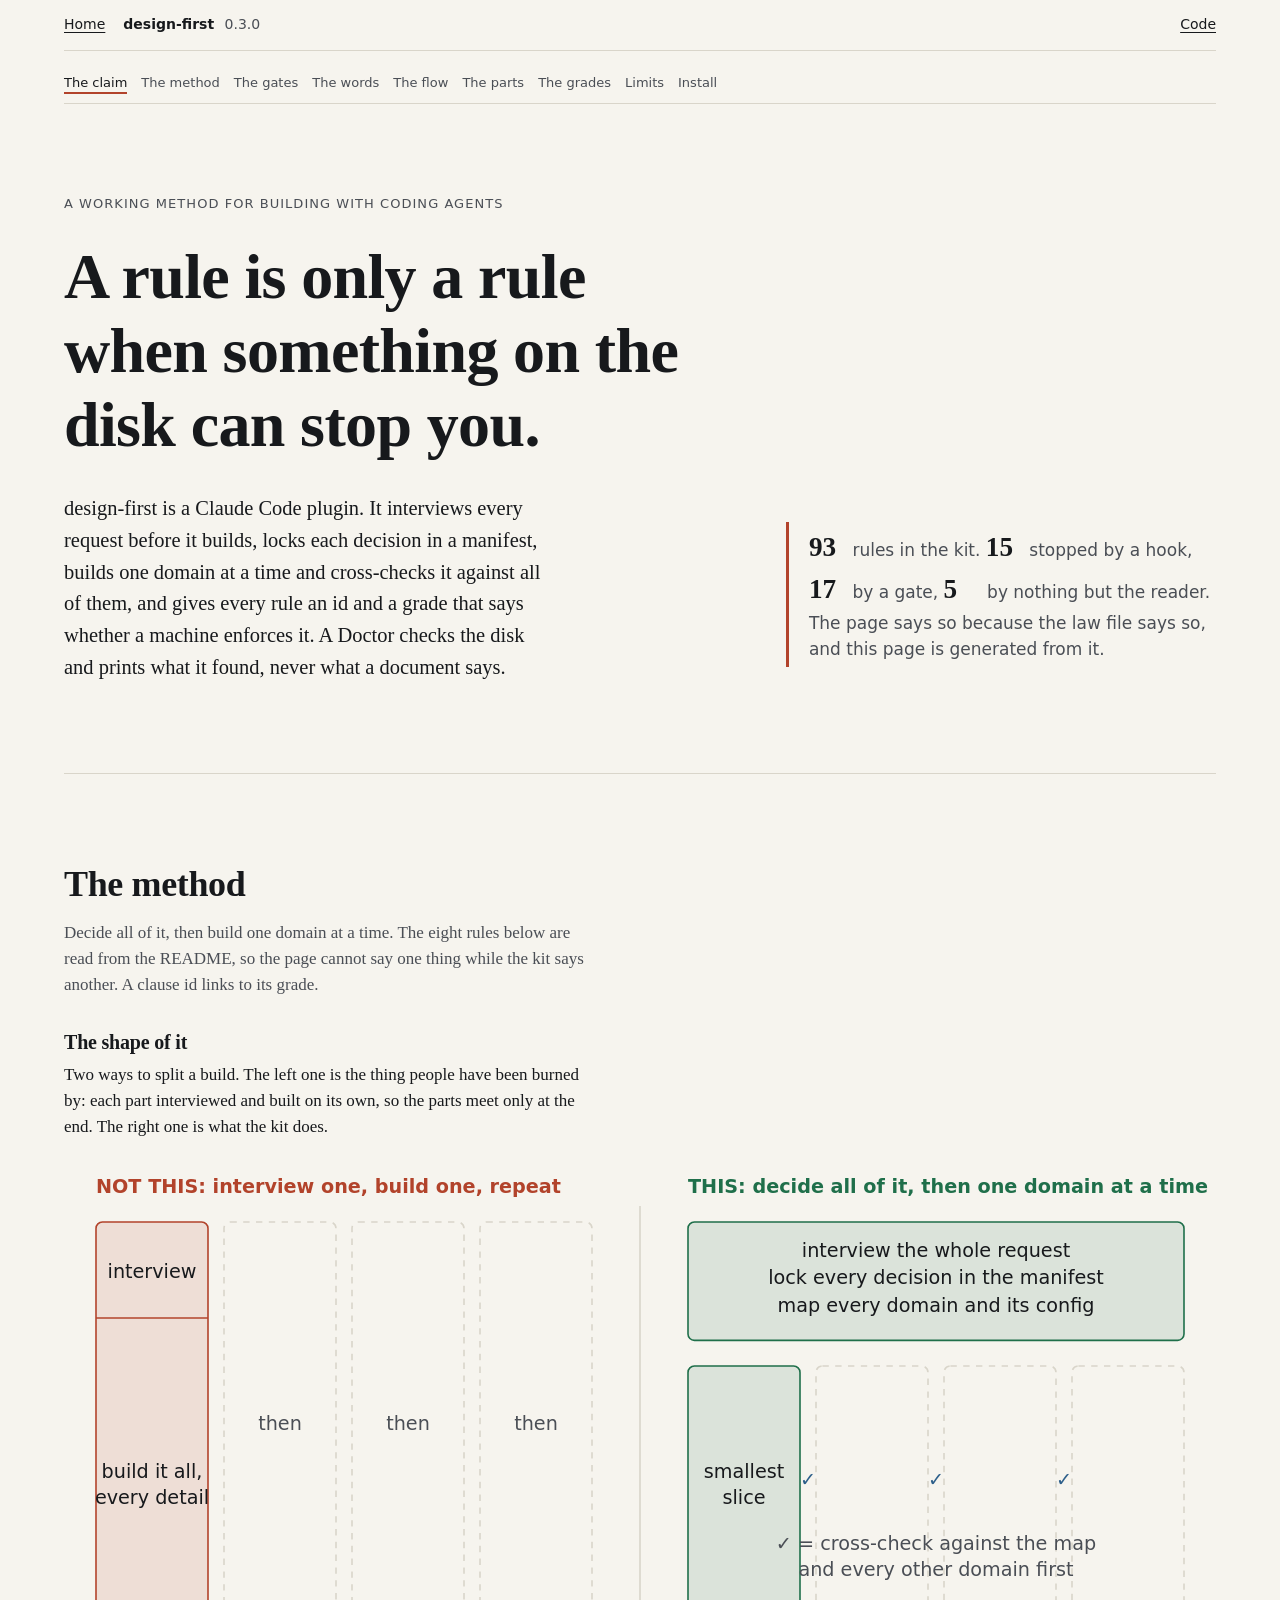
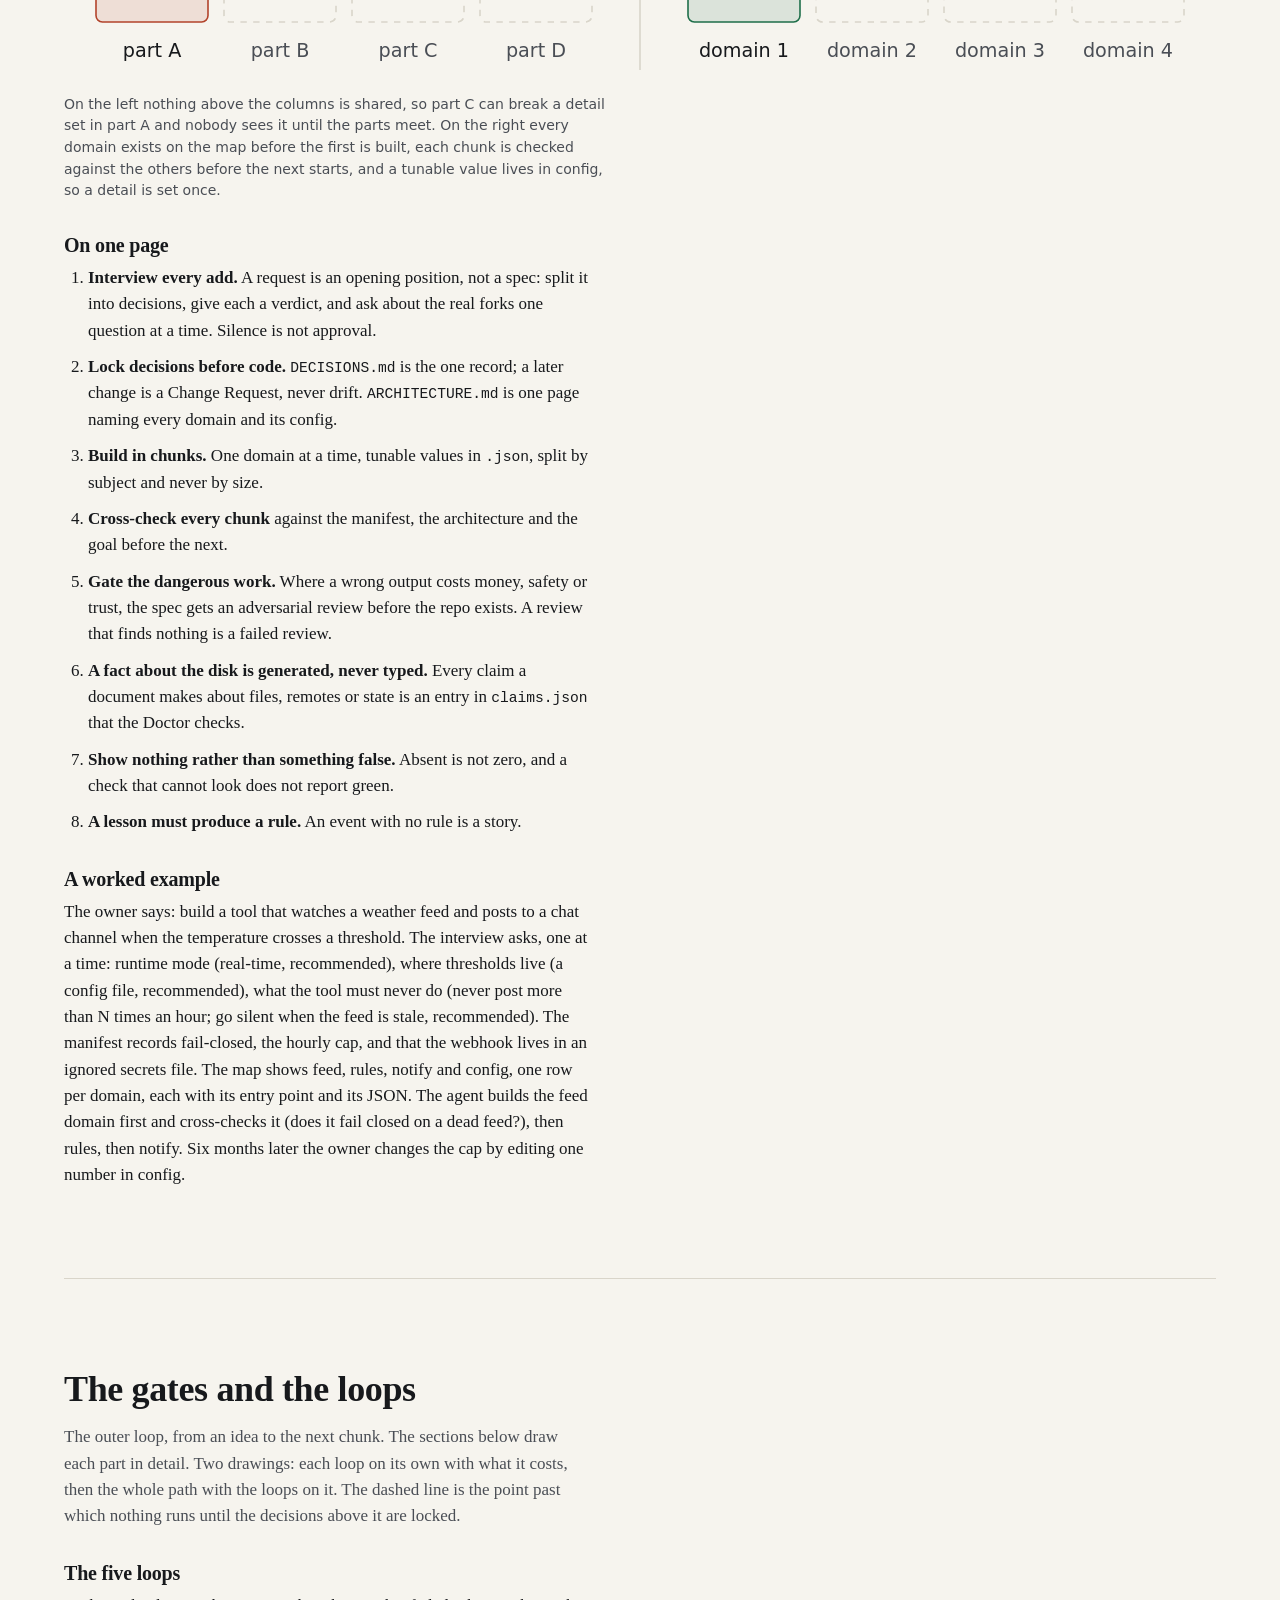
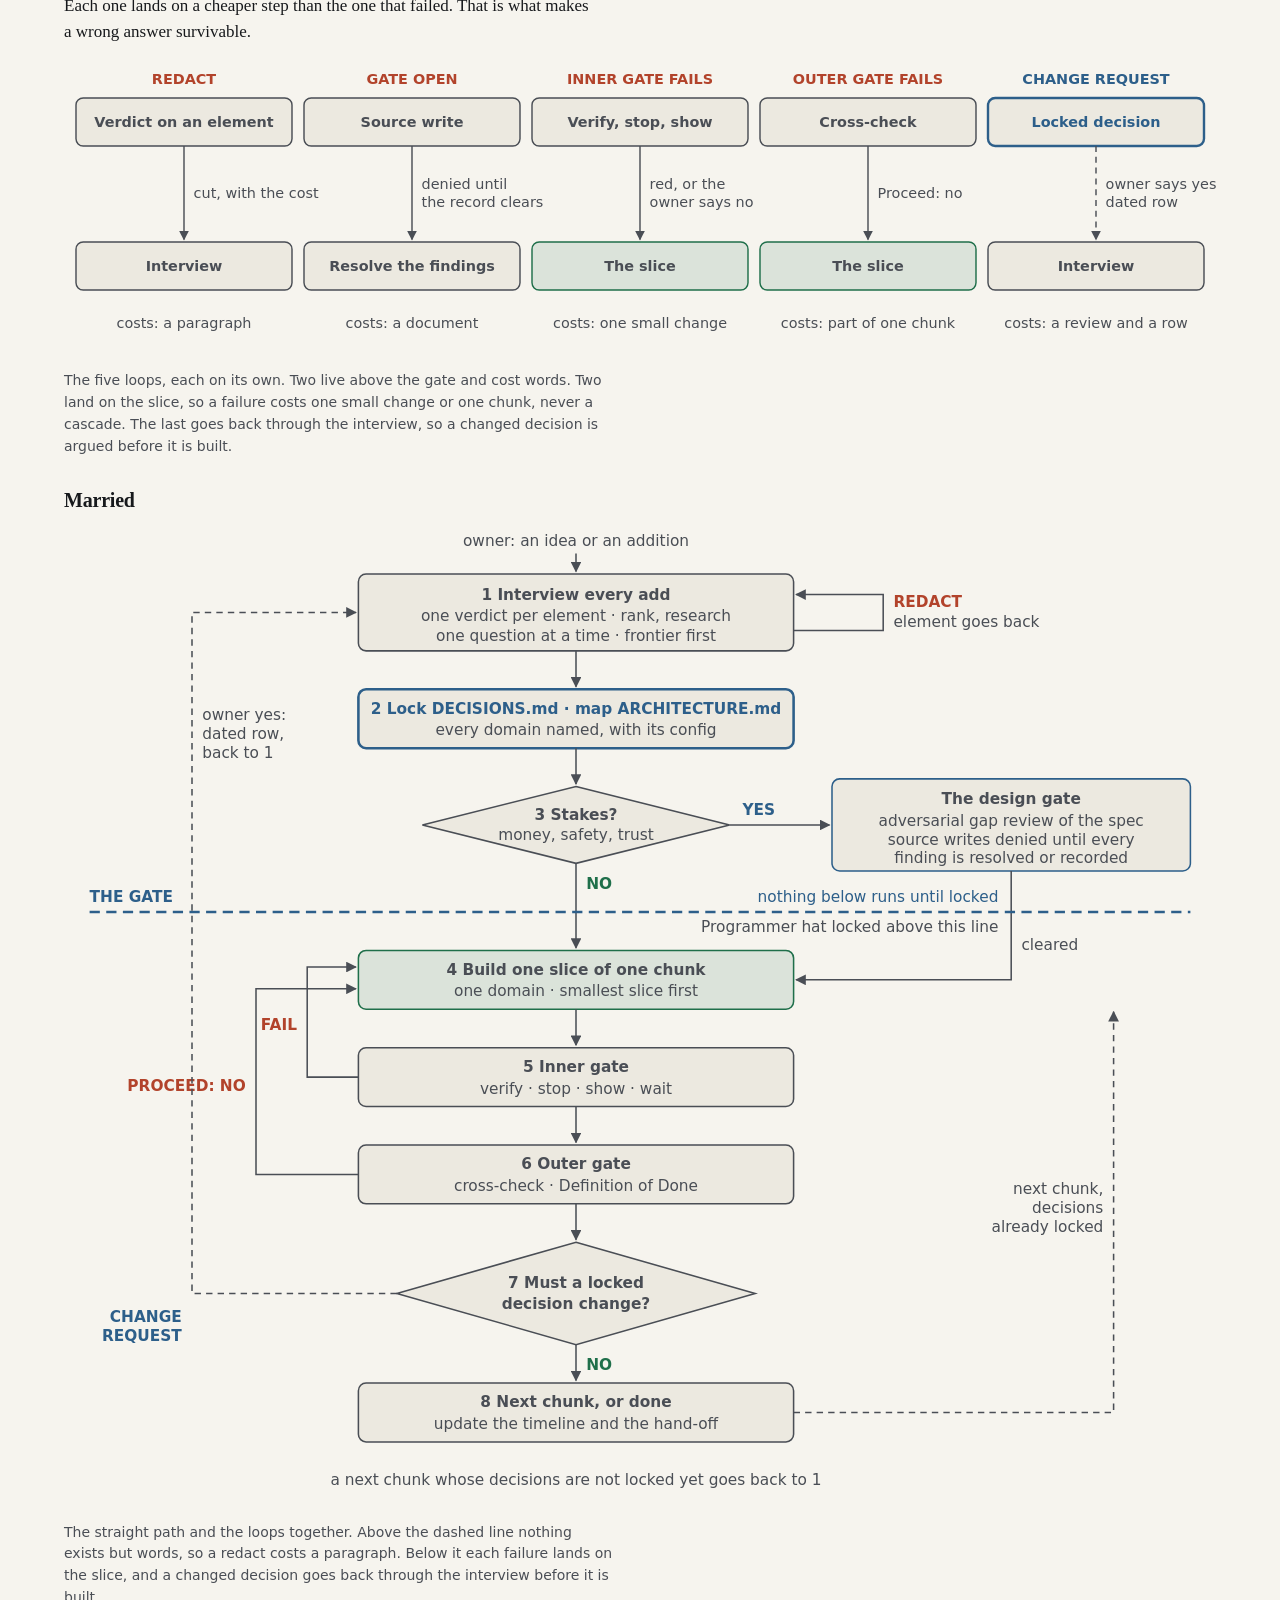
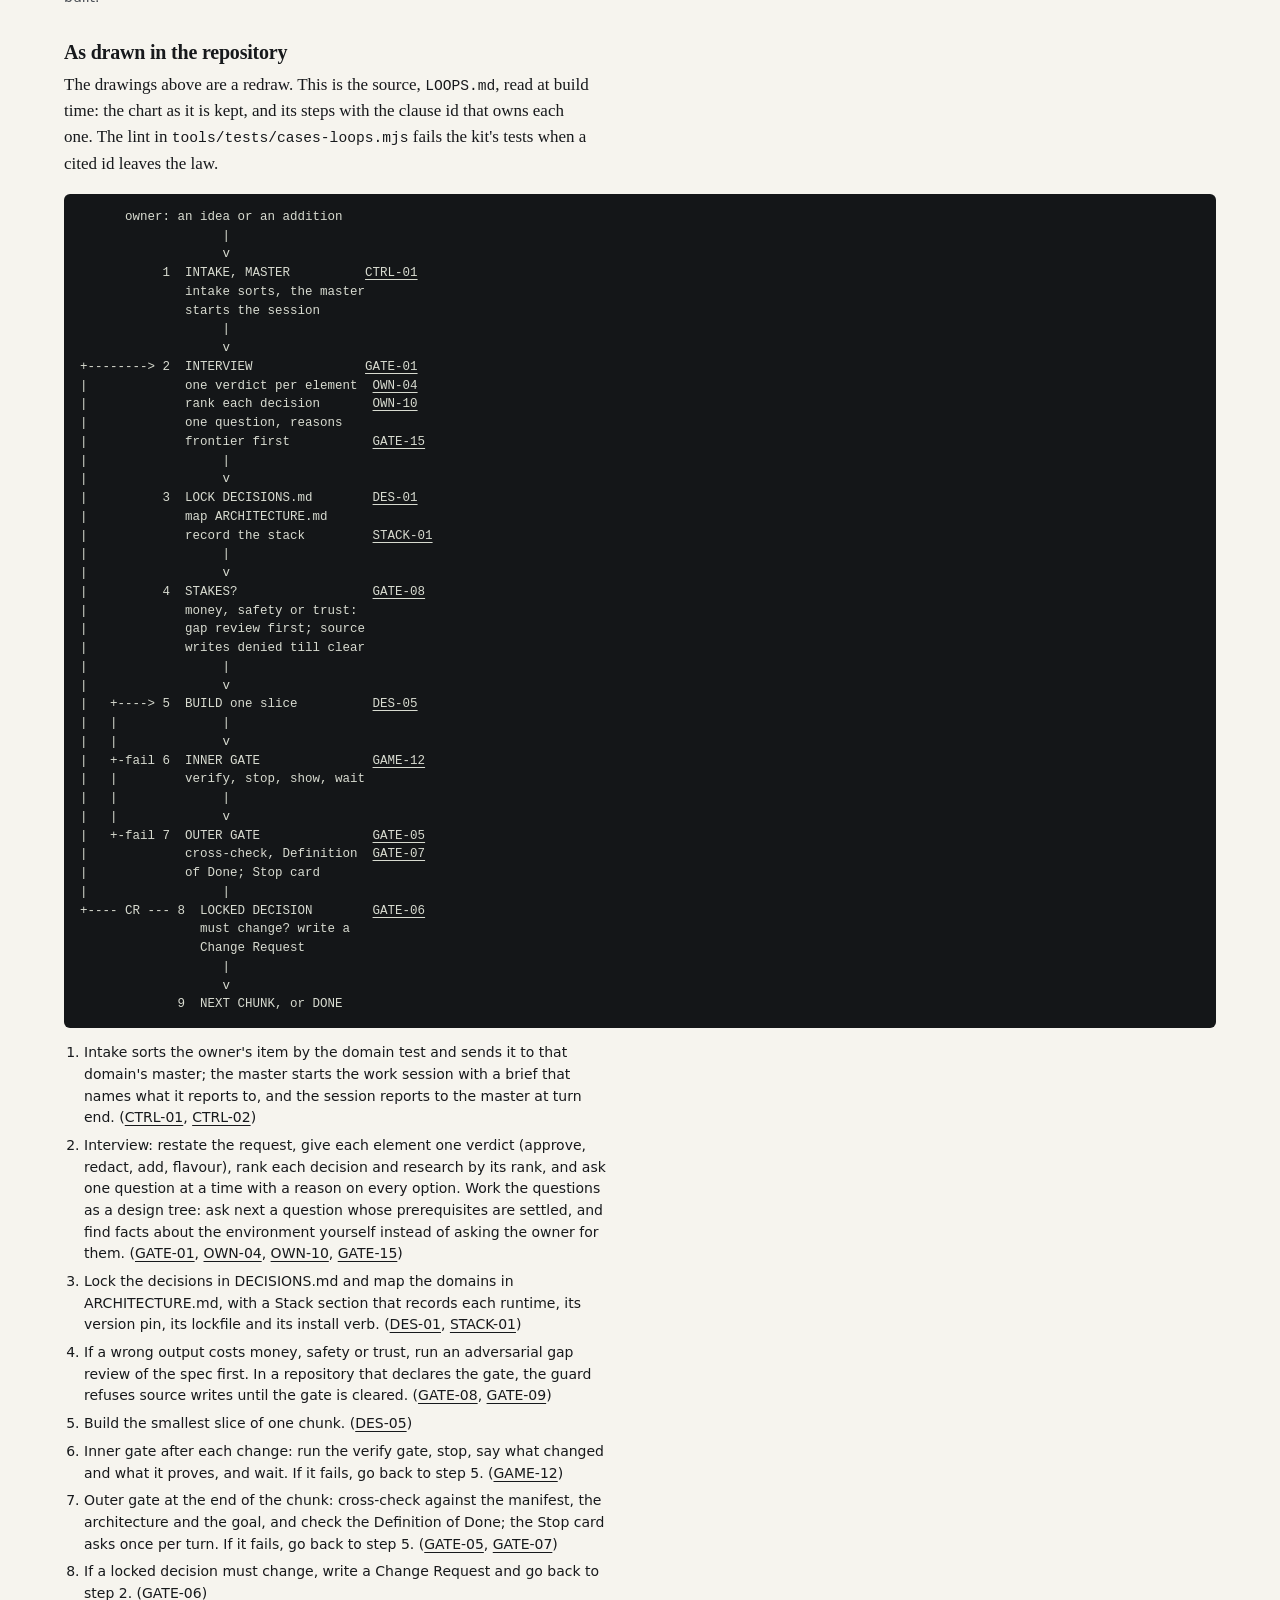
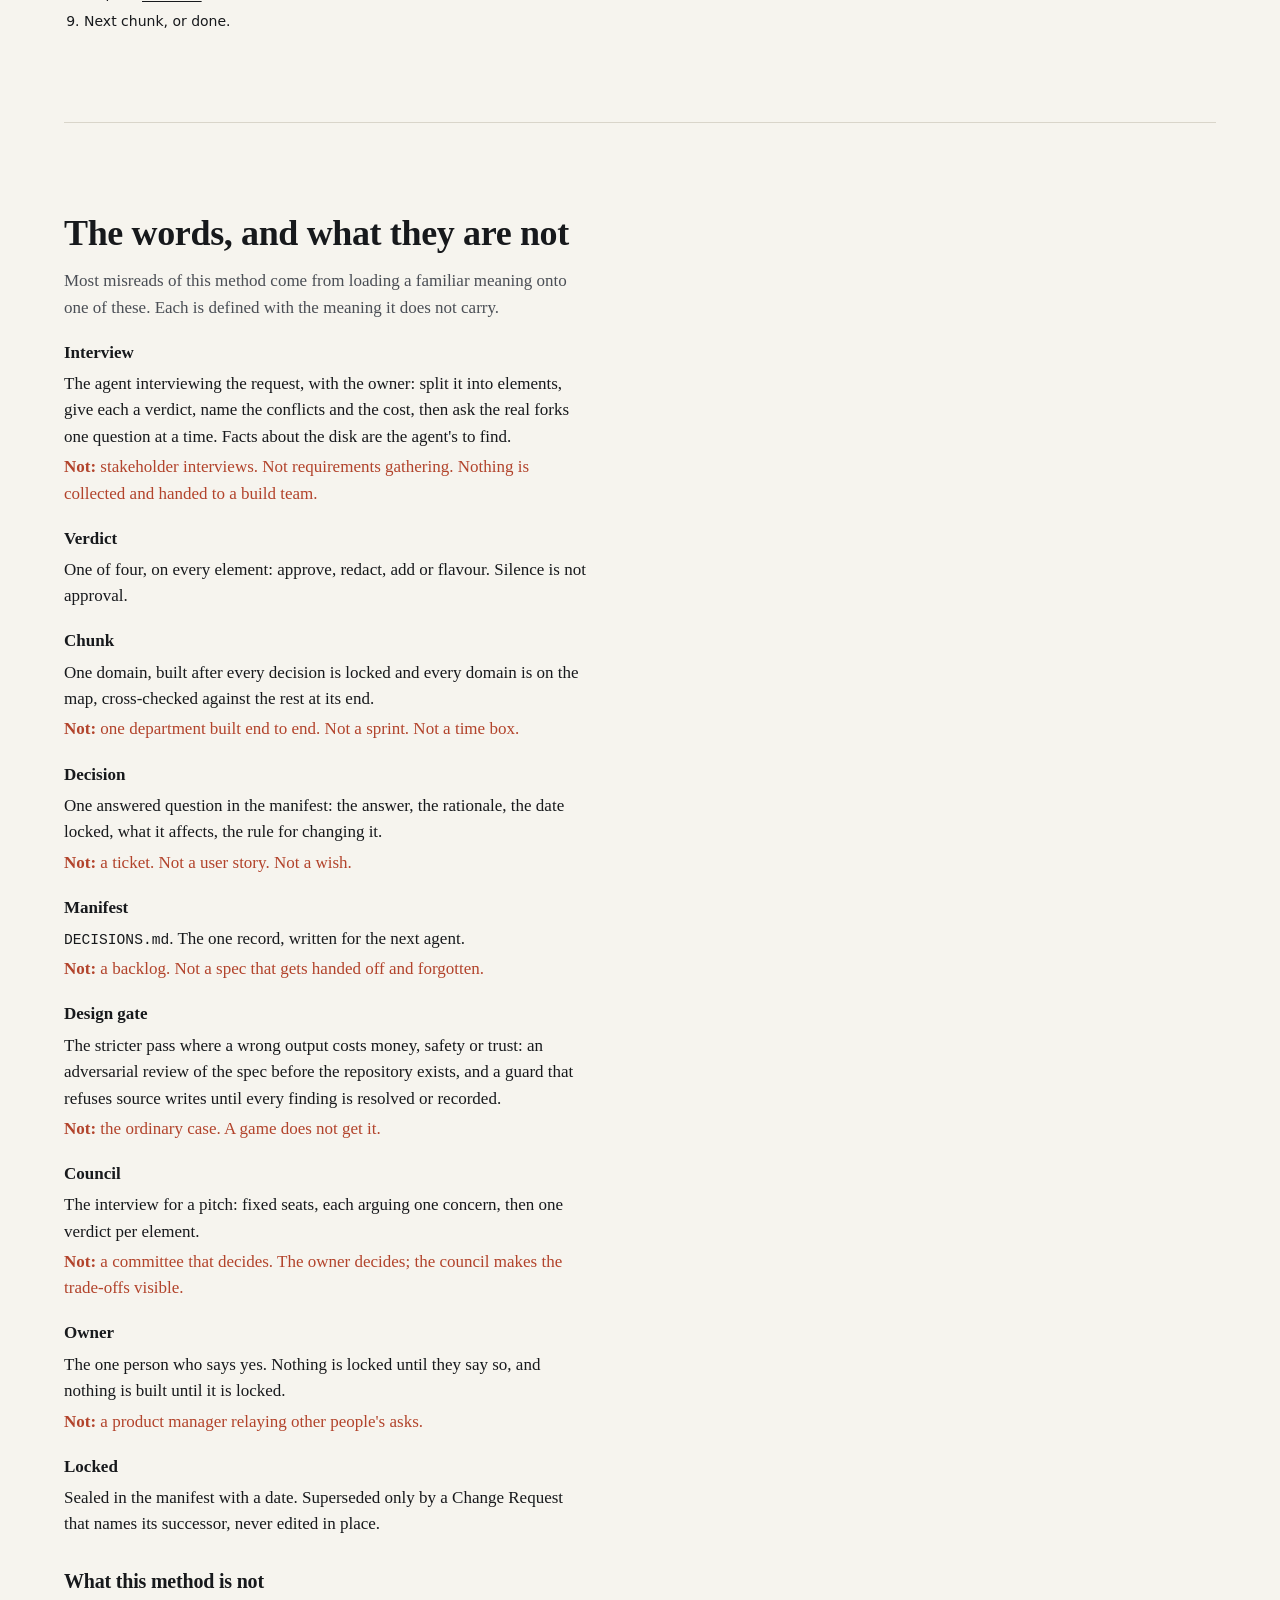
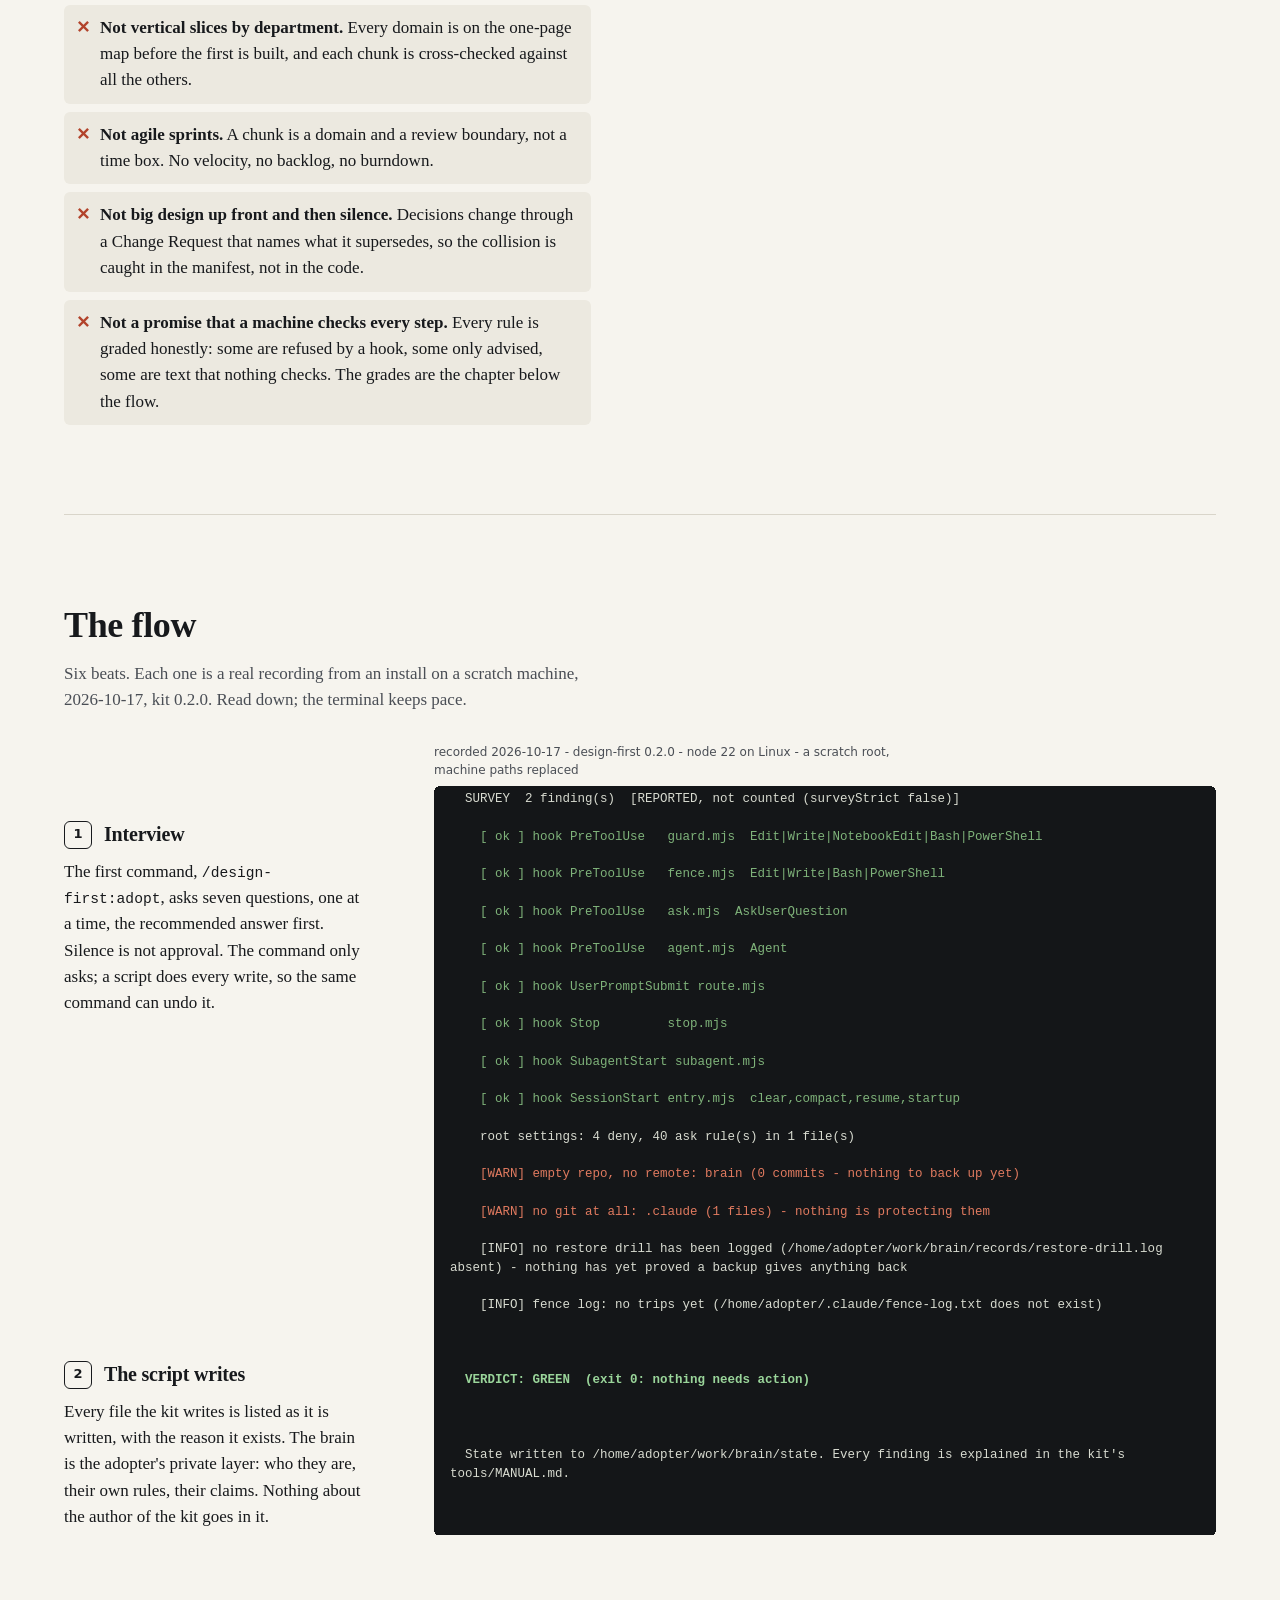
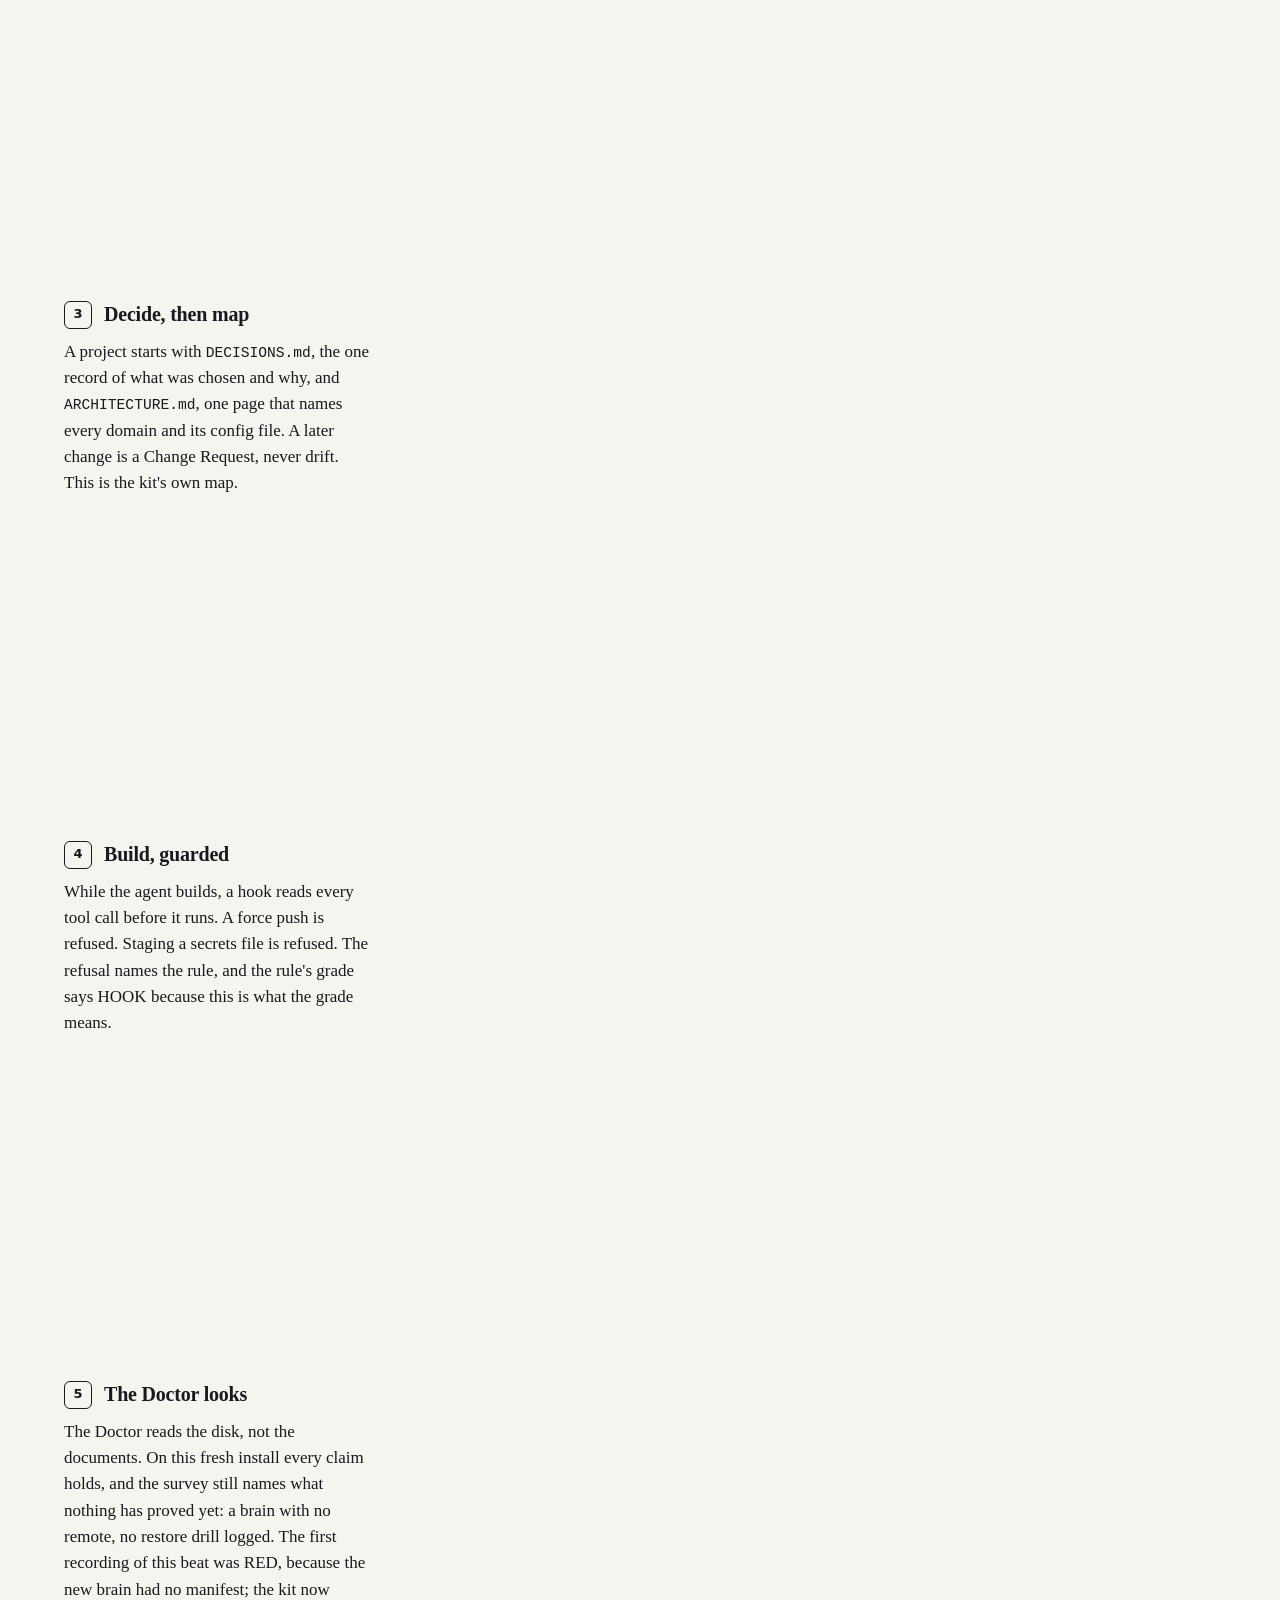
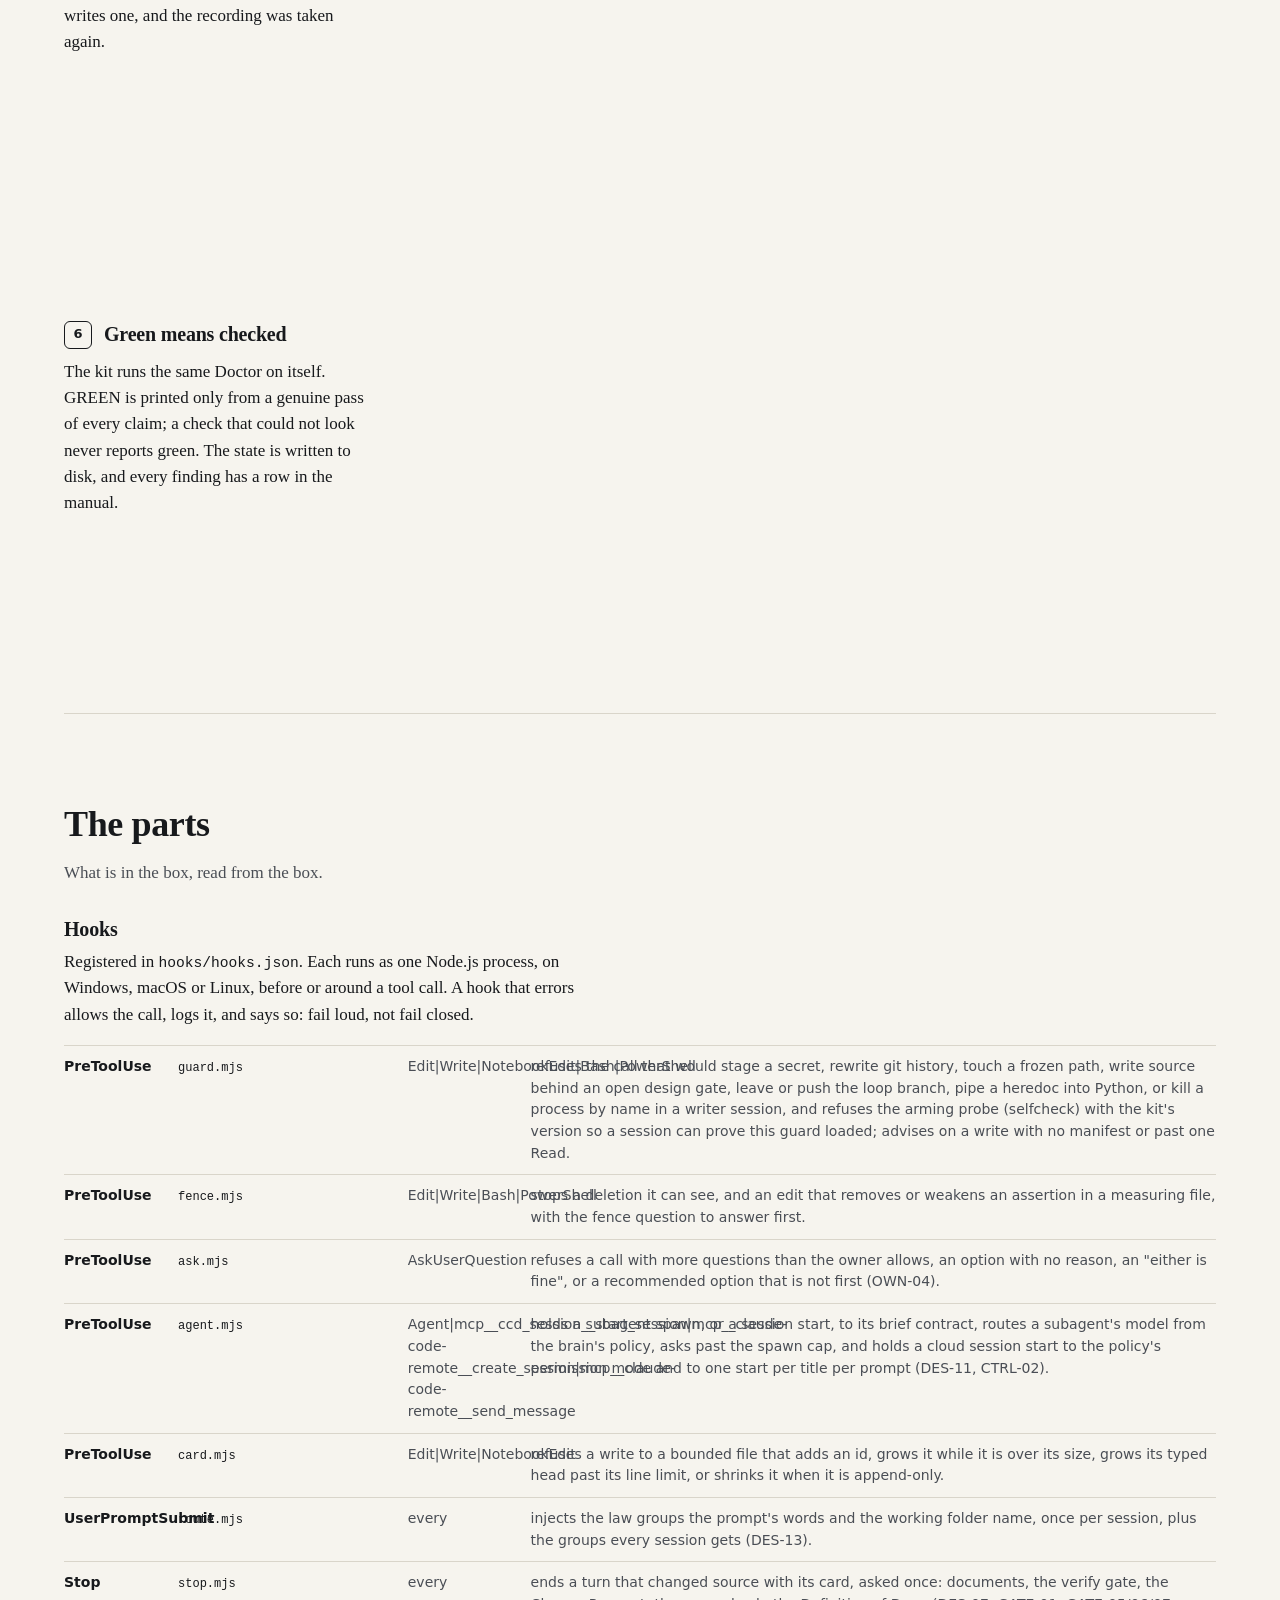
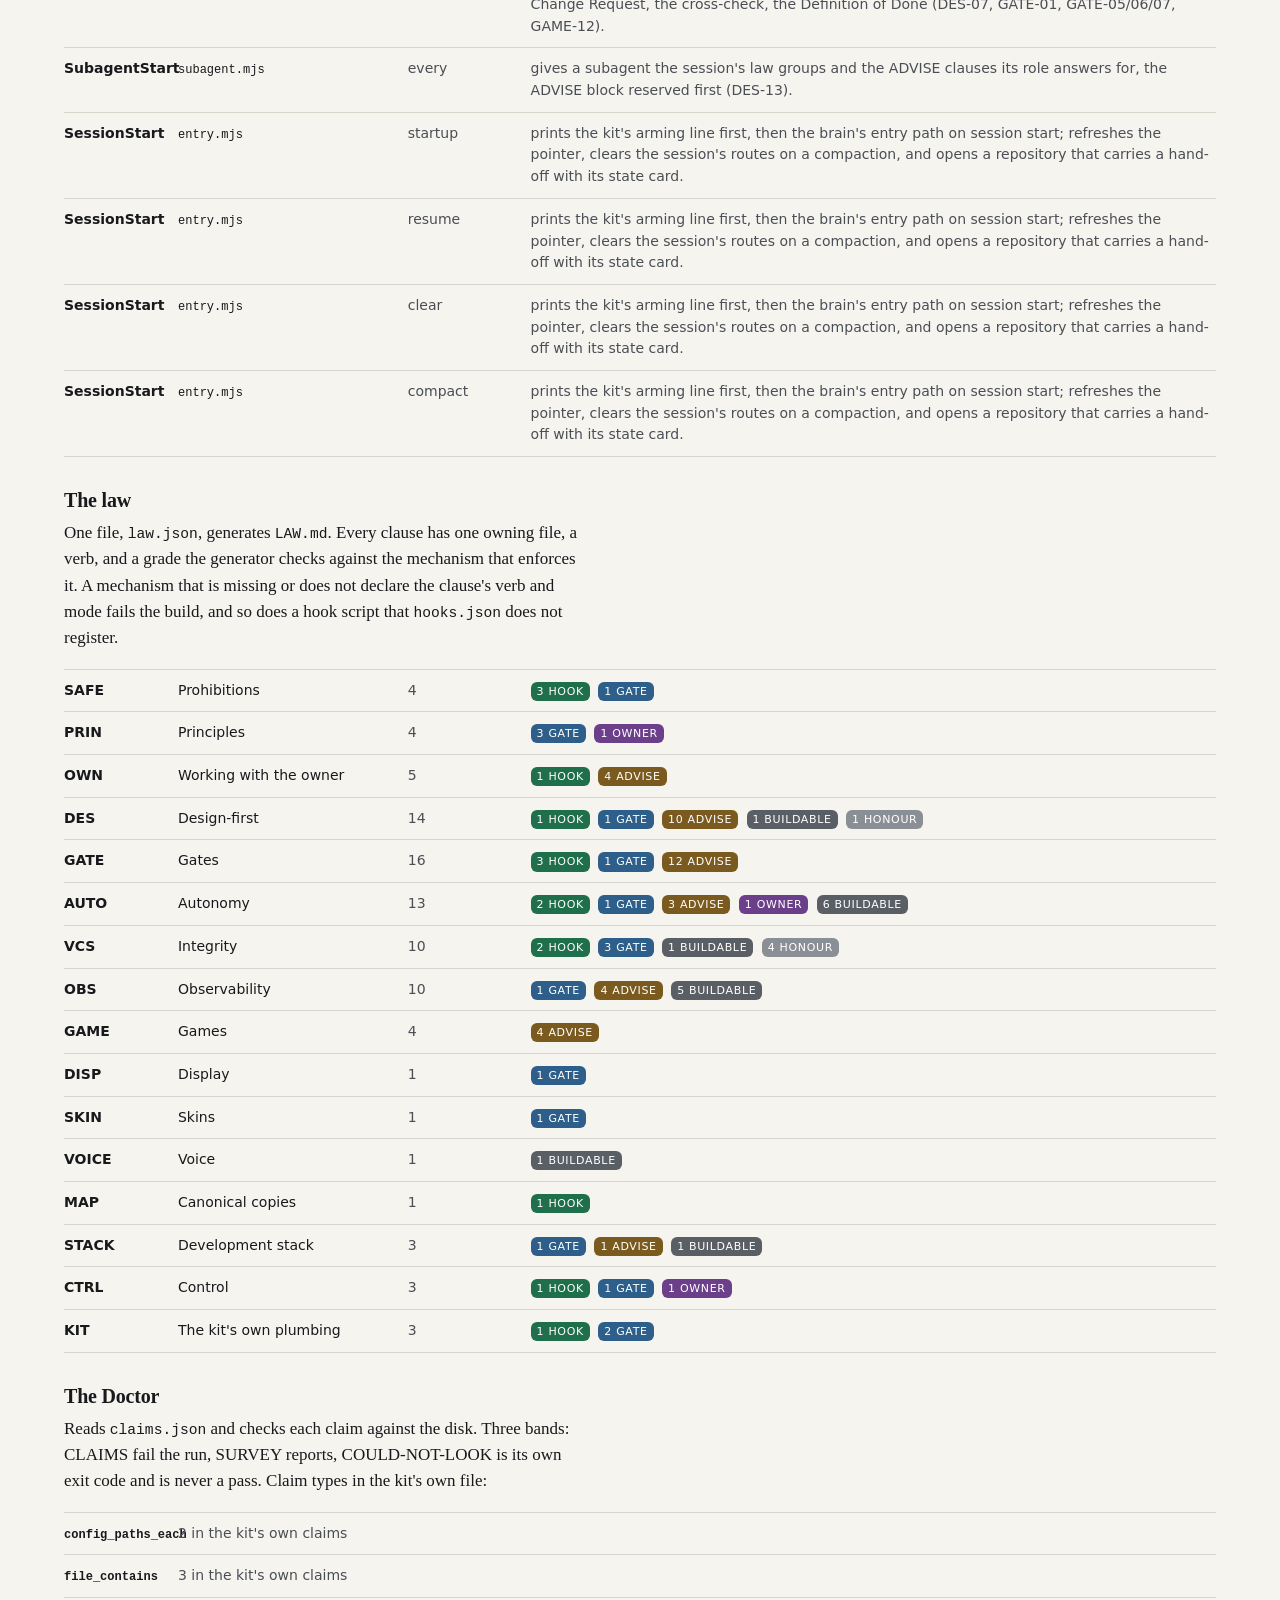
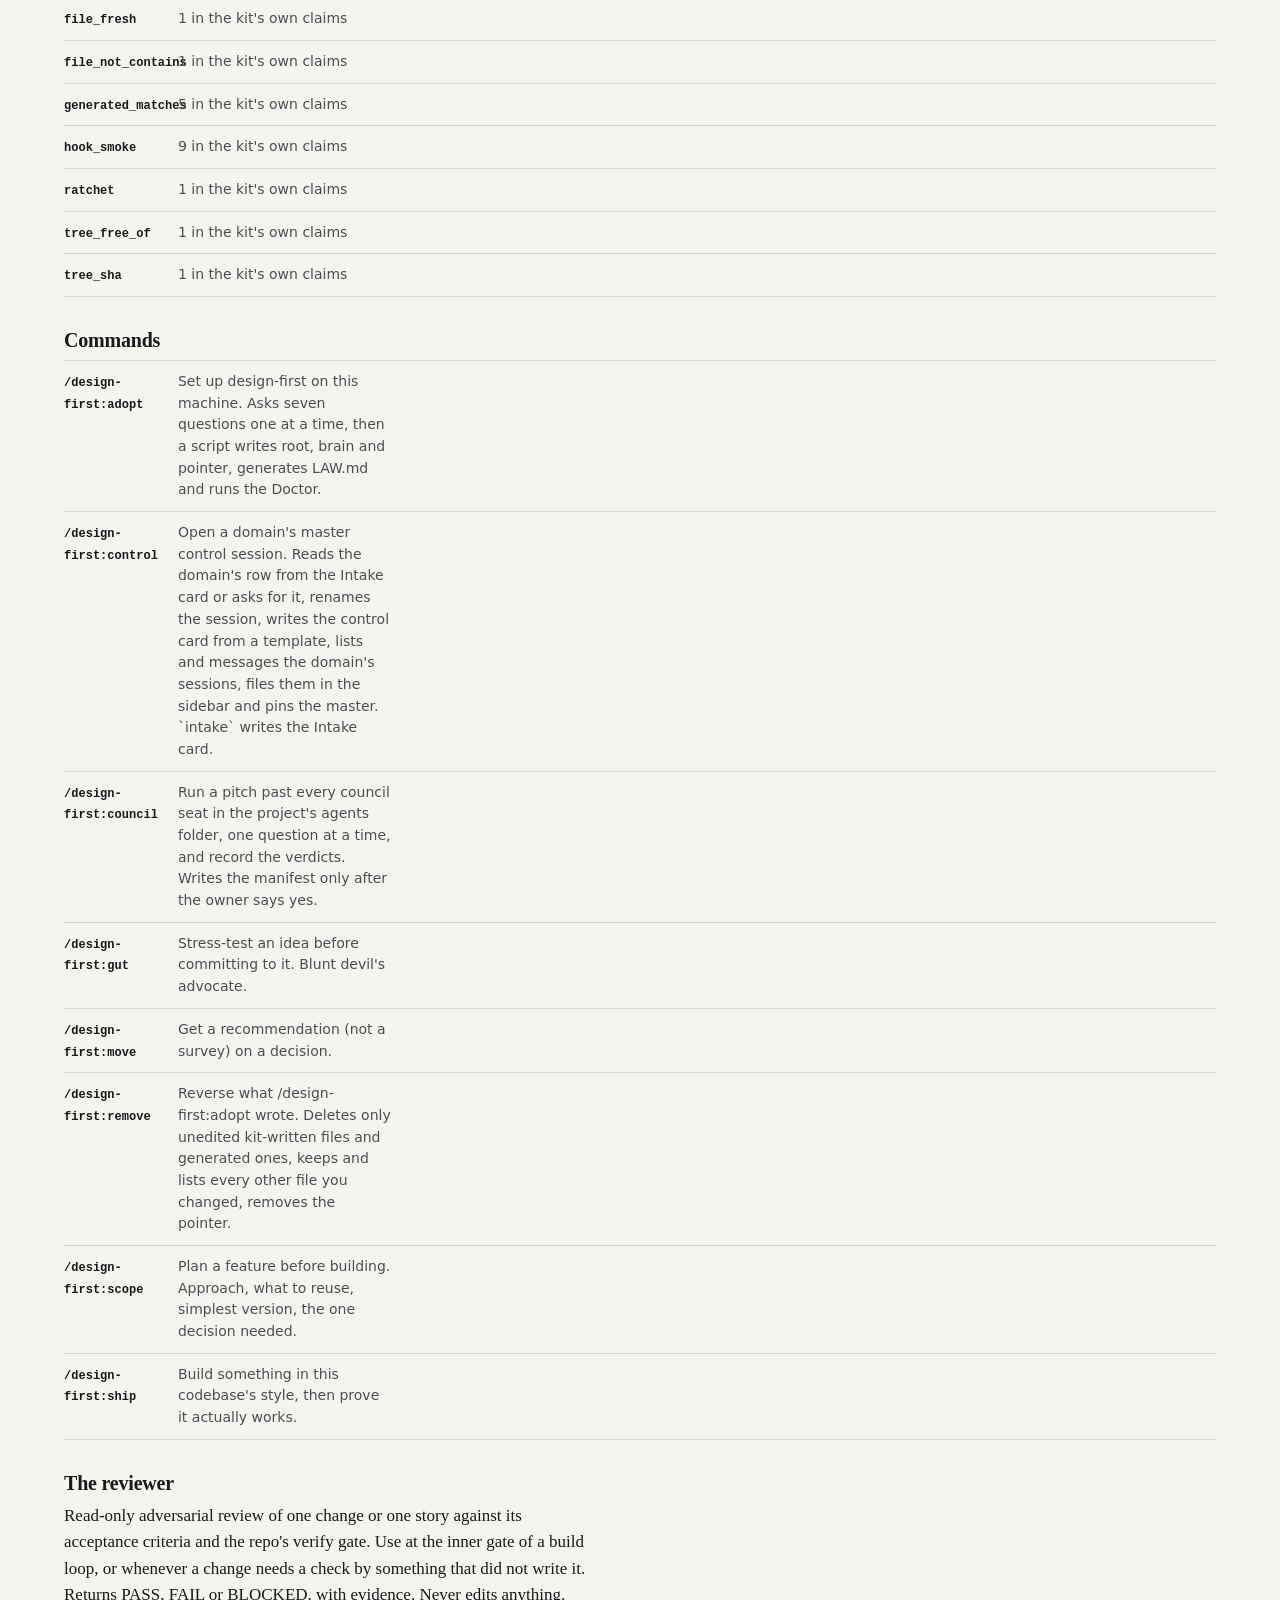
==== commit 54c92d12: "Release 0.3.0: the vendored kit, one registry, the arming proof, the extract, the card hook Released" ====
--- a/docs/index.html
+++ b/docs/index.html
@@ -14,7 +14,7 @@
 
 <header class="top" data-chrome="identity_navigation">
   <a class="home" href="https://jordan-doerksen.github.io/">Home</a>
-  <span class="title"><b>design-first</b> <span class="ver">0.2.15</span></span>
+  <span class="title"><b>design-first</b> <span class="ver">0.3.0</span></span>
   <a class="repo" href="https://github.com/Jordan-Doerksen/design-first">Code</a>
 </header>
 
@@ -872,7 +872,7 @@
 
 <footer class="foot">
   <a href="https://jordan-doerksen.github.io/">Home</a>
-  <span>Generated from design-first 0.2.15 by <code>docs/build.mjs</code>. Recordings 2026-10-17 on 0.2.0.</span>
+  <span>Generated from design-first 0.3.0 by <code>docs/build.mjs</code>. Recordings 2026-10-17 on 0.2.0.</span>
 </footer>
 
 <script src="page.js"></script>
